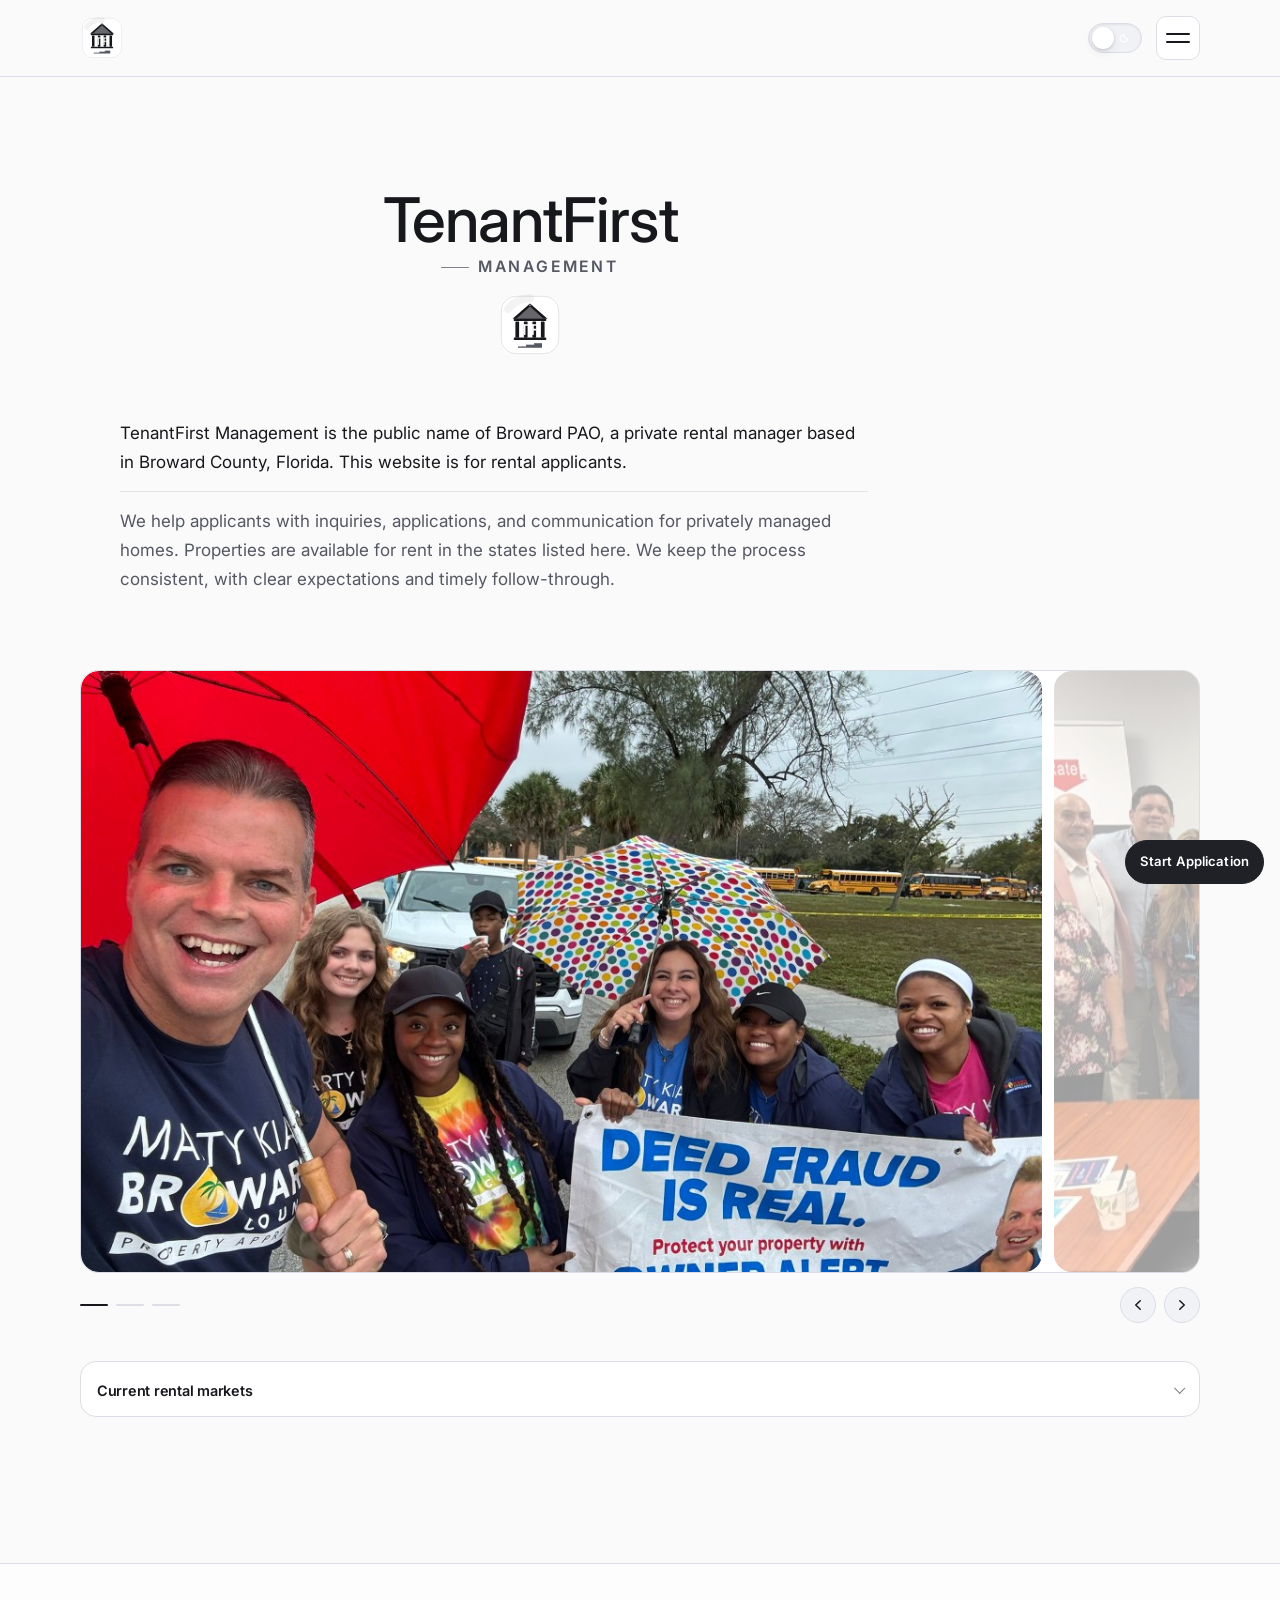
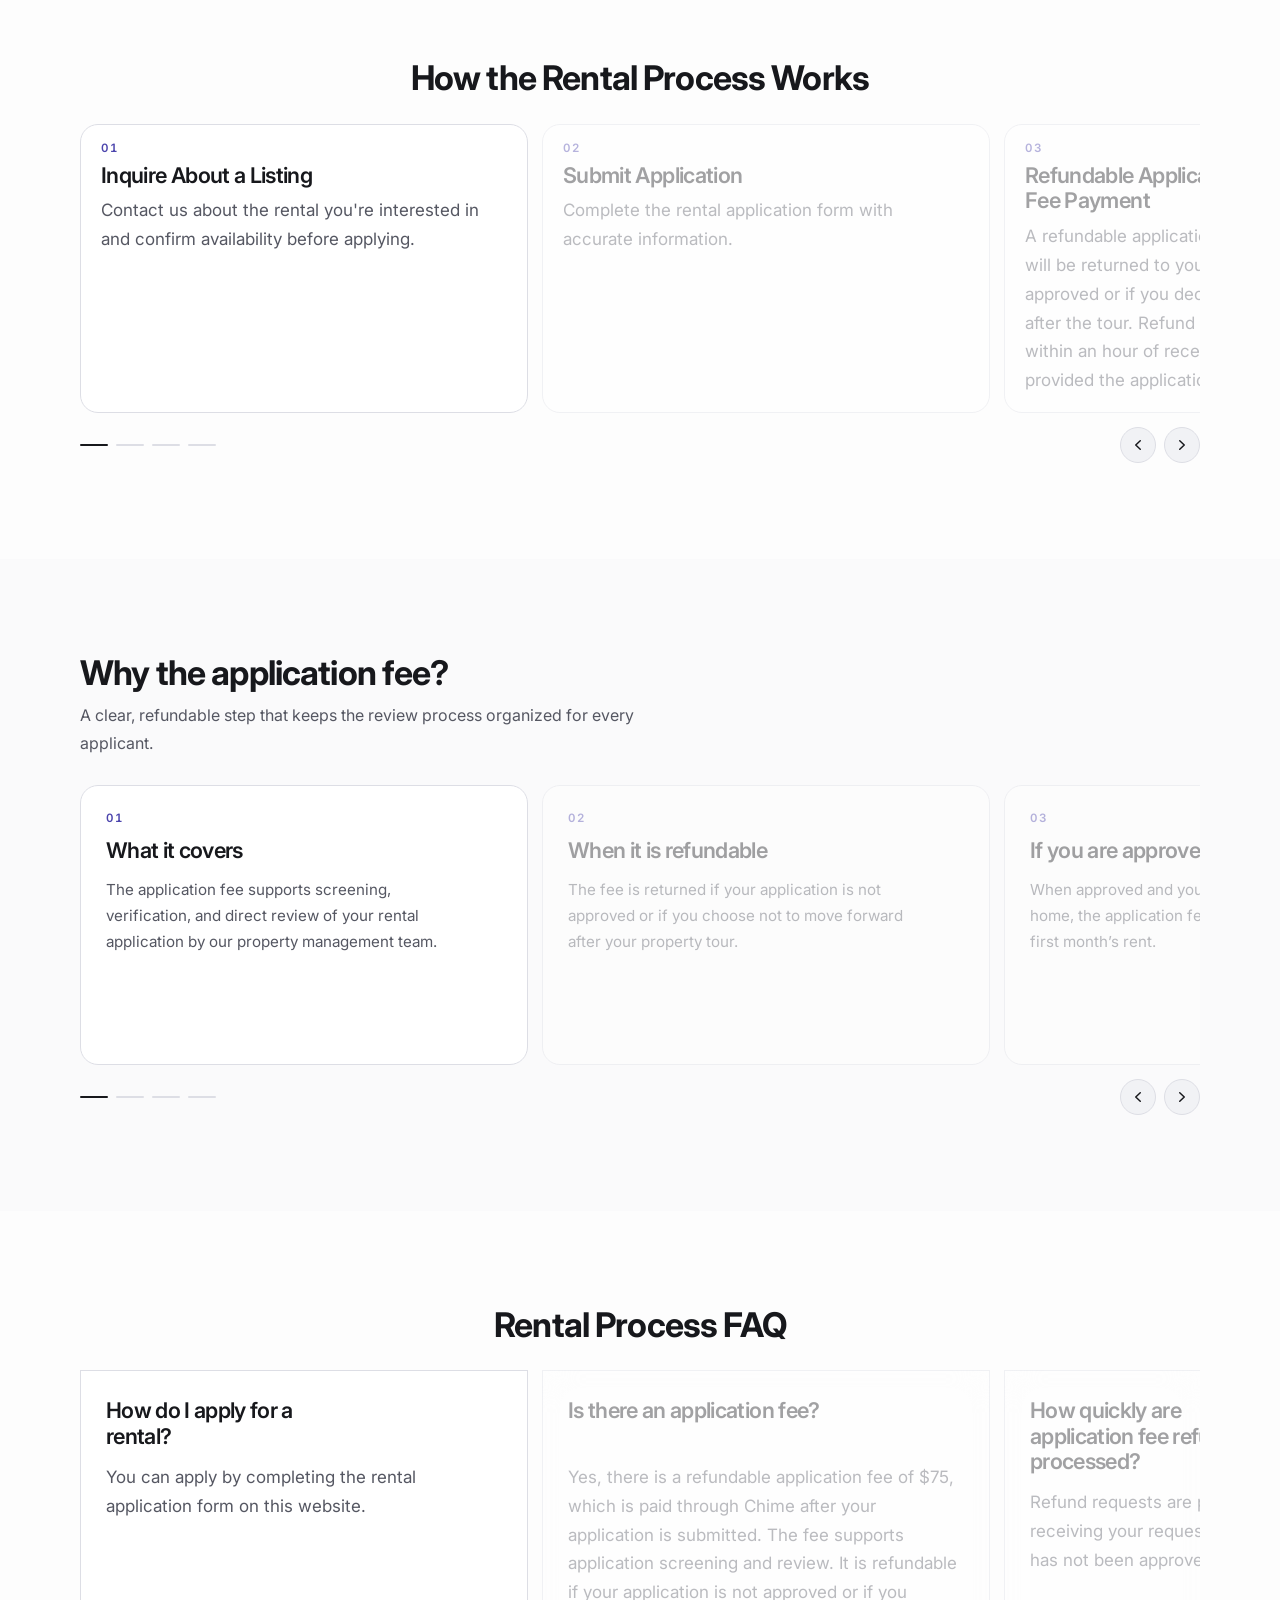
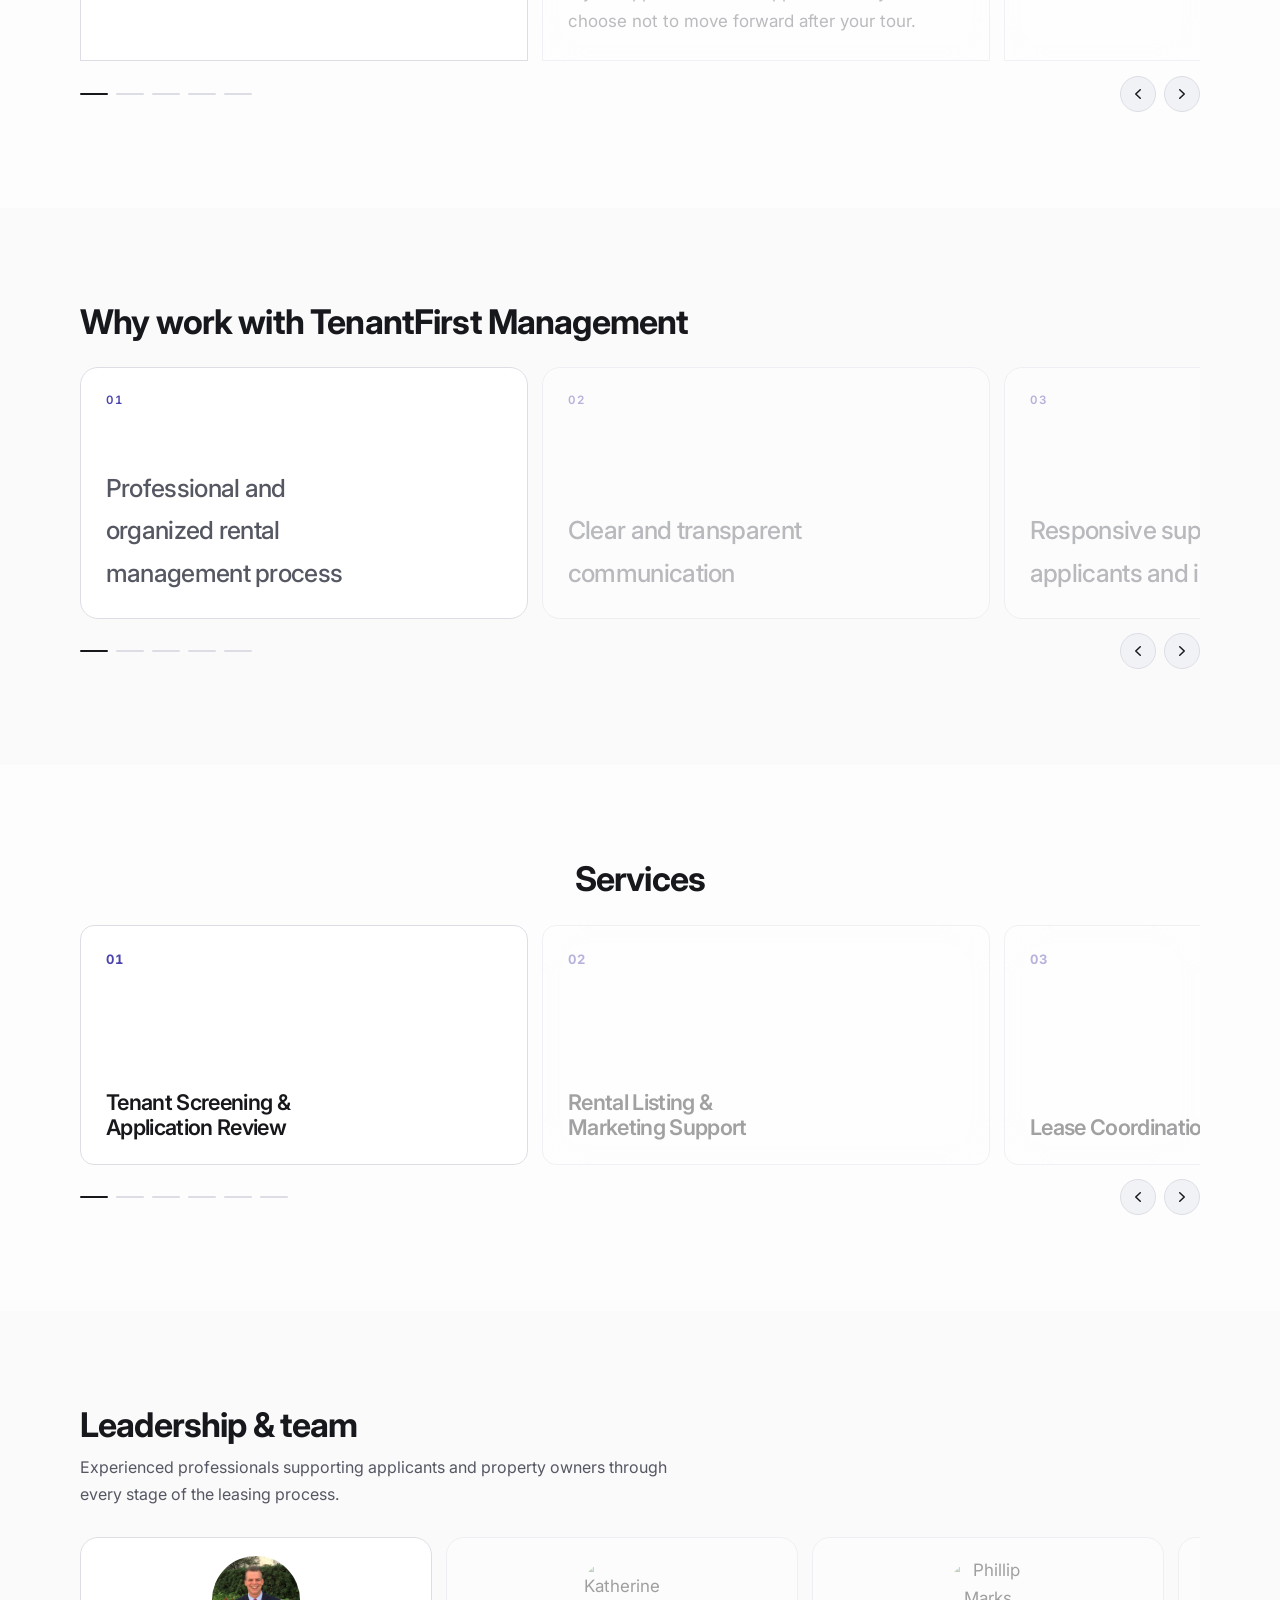
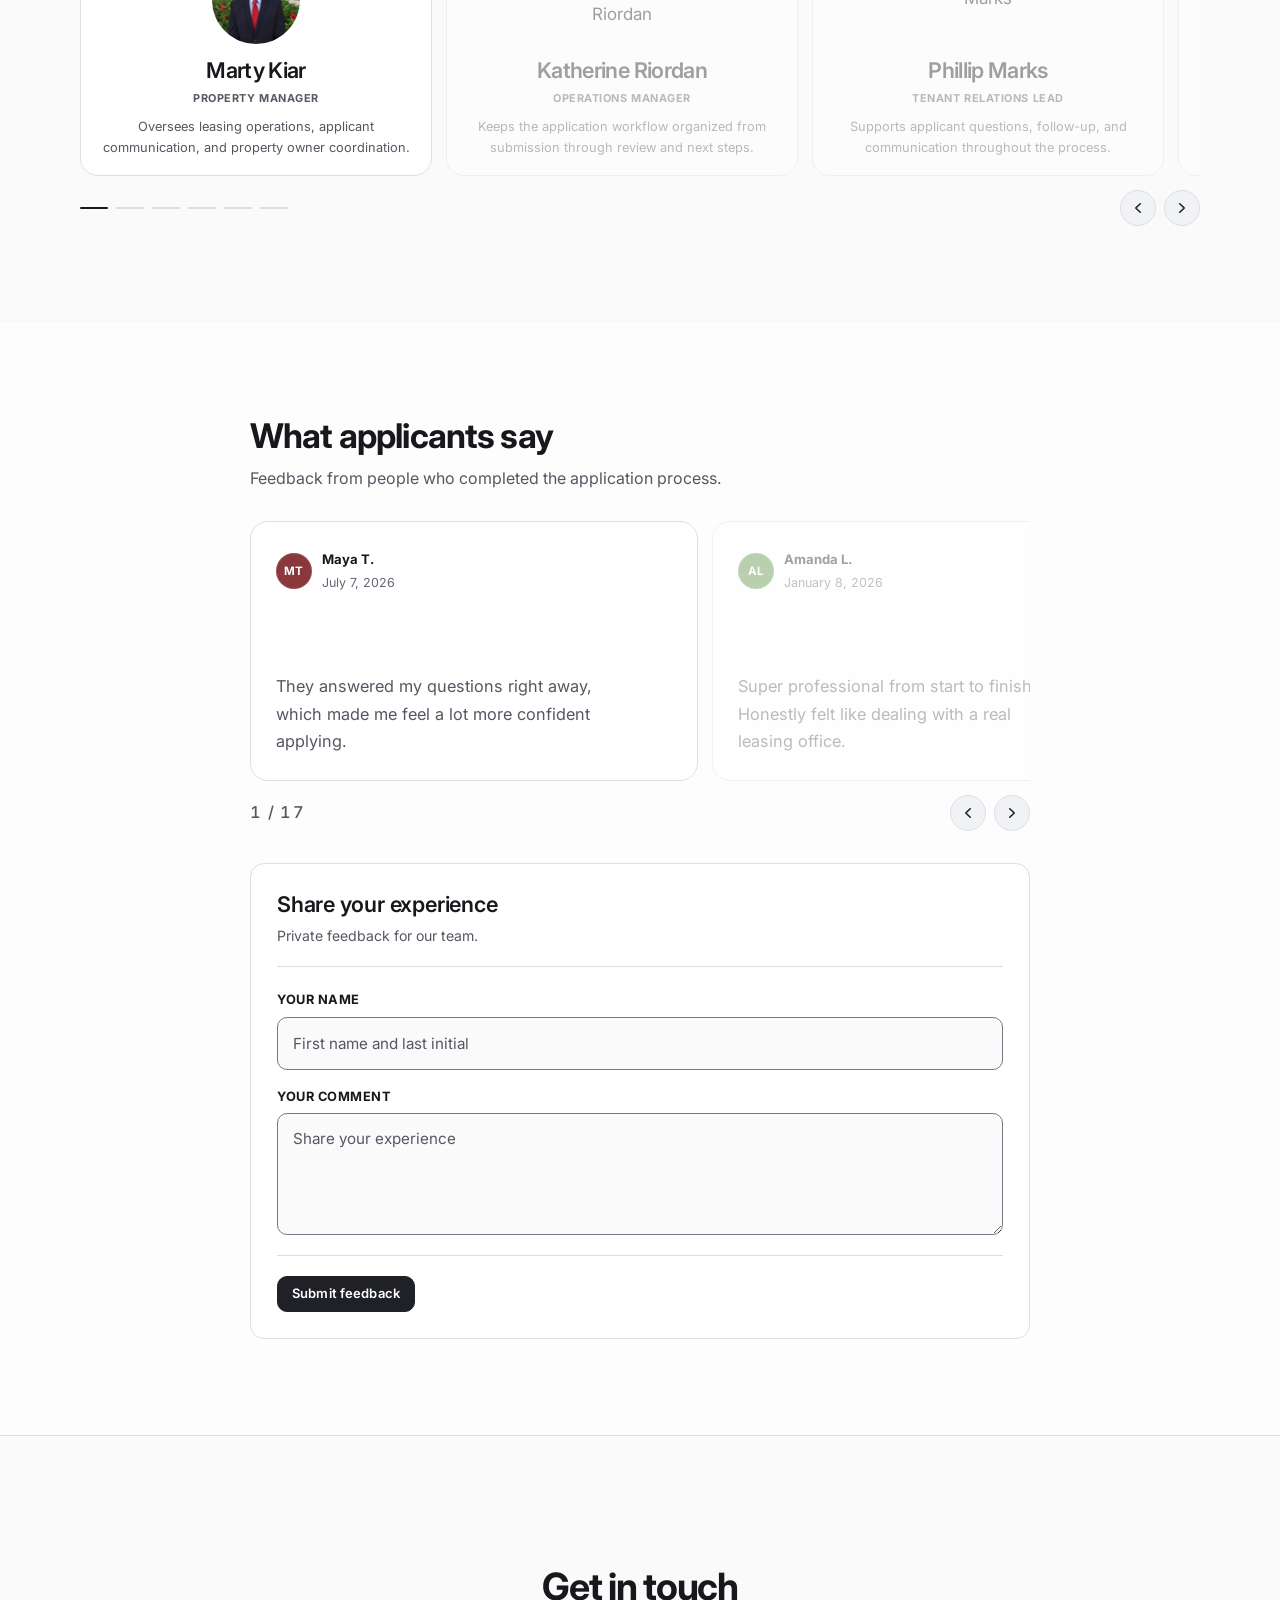
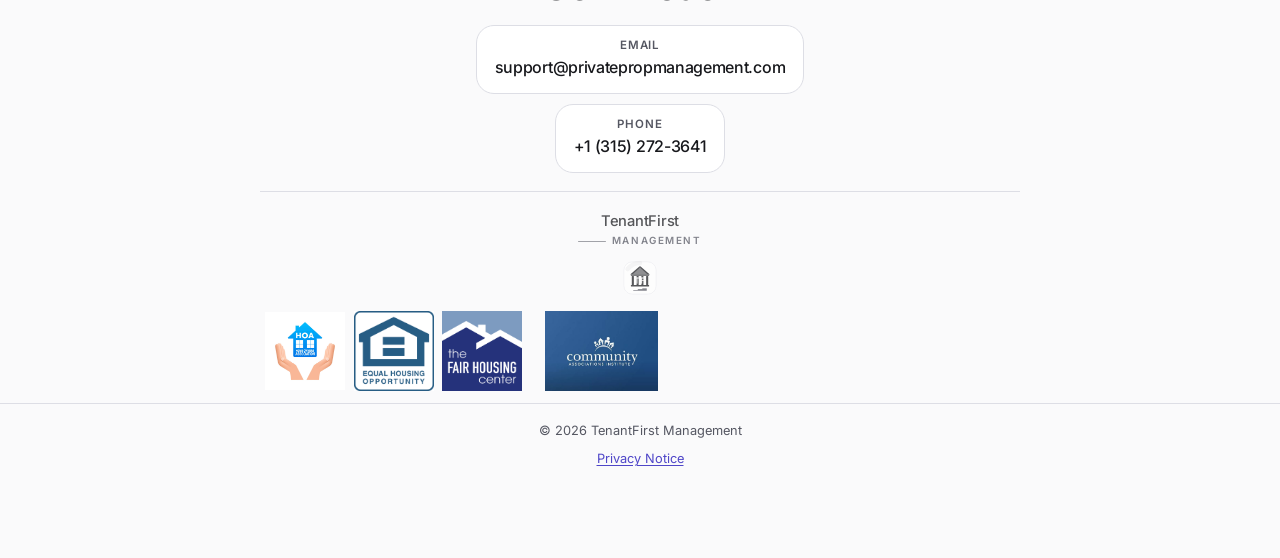
==== index.html @ a1fe81de "Ship the homepage redesign with affiliation marks and tighter contact cards. Keep TenantFirst center" ====
<!DOCTYPE html>
<html lang="en" class="home-root">
<head>
  <meta charset="UTF-8">
  <script>
    (function () {
      try {
        var stored = localStorage.getItem("ppm-theme");
        var theme = stored === "light" || stored === "dark"
          ? stored
          : (window.matchMedia("(prefers-color-scheme: dark)").matches ? "dark" : "light");
        document.documentElement.setAttribute("data-theme", theme);
        document.documentElement.style.colorScheme = theme;
      } catch (e) {
        document.documentElement.setAttribute("data-theme", "light");
      }
    })();
  </script>
  <style>
    html.home-root { background-color: #08090B; }
    html.home-root[data-theme="light"] { background-color: #FAFAFB; }
  </style>
  <meta name="viewport" content="width=device-width, initial-scale=1.0, viewport-fit=cover">
  <meta name="title" content="TenantFirst Management">
  <meta name="description" content="TenantFirst Management is the public name of Broward PAO, a private rental manager based in Broward County, Florida. This site is for rental applicants.">
  <title>TenantFirst Management</title>
  <link rel="canonical" href="https://privatepropmanagement.com/">
  <meta property="og:type" content="website">
  <meta property="og:site_name" content="TenantFirst Management">
  <meta property="og:locale" content="en_US">
  <meta property="og:title" content="TenantFirst Management">
  <meta property="og:description" content="TenantFirst Management is the public name of Broward PAO, a private rental manager based in Broward County, Florida. This site is for rental applicants.">
  <meta property="og:url" content="https://privatepropmanagement.com/">
  <meta property="og:image" content="https://privatepropmanagement.com/og-private-property-management-v3.jpg">
  <meta property="og:image:secure_url" content="https://privatepropmanagement.com/og-private-property-management-v3.jpg">
  <meta property="og:image:width" content="1200">
  <meta property="og:image:height" content="630">
  <meta property="og:image:type" content="image/jpeg">
  <meta property="og:image:alt" content="TenantFirst Management">
  <meta name="twitter:card" content="summary_large_image">
  <meta name="twitter:title" content="TenantFirst Management">
  <meta name="twitter:description" content="TenantFirst Management is the public name of Broward PAO, a private rental manager based in Broward County, Florida. This site is for rental applicants.">
  <meta name="twitter:image" content="https://privatepropmanagement.com/og-private-property-management-v3.jpg">
  <link rel="icon" href="image/favicon.svg" type="image/svg+xml">
  <link rel="icon" href="image/logo.png" type="image/png" sizes="512x512">
  <link rel="apple-touch-icon" href="image/apple-touch-icon.png">
  <link rel="preconnect" href="https://fonts.googleapis.com">
  <link rel="preconnect" href="https://fonts.gstatic.com" crossorigin>
  <link href="https://fonts.googleapis.com/css2?family=Inter:wght@400;500;600;700&display=swap" rel="stylesheet">
  <link rel="stylesheet" href="style.css">
  <link rel="stylesheet" href="page-loader.css">
  <link rel="stylesheet" href="home-design.css">
  <link rel="preload" href="image/home-mark-on-dark.svg" as="image" type="image/svg+xml">
  <link rel="preload" href="image/home-mark-on-light.svg" as="image" type="image/svg+xml">
</head>
<body class="home-page">
  <div class="ppm-page-loader" id="ppmPageLoader" role="status" aria-live="polite" aria-label="Loading" hidden>
    <div class="ppm-page-loader__content">
      <img class="ppm-page-loader__mark home-mark home-mark--on-dark" src="image/home-mark-on-dark.svg" alt="TenantFirst Management" width="76" height="76">
      <img class="ppm-page-loader__mark home-mark home-mark--on-light" src="image/home-mark-on-light.svg" alt="" width="76" height="76">
      <span class="ppm-page-loader__spinner" aria-hidden="true"></span>
    </div>
  </div>
  <script>document.getElementById("ppmPageLoader").hidden = false;</script>
  <script src="page-loader.js"></script>
  <script src="theme.js"></script>

  <header class="site-header" id="home">
    <div class="container header-inner">
      <div class="header-brand-group">
        <a href="#home" class="brand" aria-label="TenantFirst Management">
          <span class="home-mark-stack">
            <img src="image/home-mark-on-dark.svg" alt="" class="brand-mark home-mark home-mark--on-dark" width="48" height="48" decoding="async">
            <img src="image/home-mark-on-light.svg" alt="" class="brand-mark home-mark home-mark--on-light" width="48" height="48" decoding="async">
          </span>
        </a>

        <div class="property-context-banner property-context-banner--home" data-property-context-banner hidden>
          <div class="property-context-banner__inner">
            <span class="property-context-banner__icon" aria-hidden="true">
              <svg viewBox="0 0 24 24" fill="none" aria-hidden="true">
                <path d="M3 10.5L12 3.5L21 10.5V20C21 20.5523 20.5523 21 20 21H15V15C15 14.4477 14.5523 14 14 14H10C9.44772 14 9 14.4477 9 15V21H4C3.44772 21 3 20.5523 3 20V10.5Z" stroke="currentColor" stroke-width="1.75" stroke-linejoin="round"/>
              </svg>
            </span>
            <div class="property-context-banner__body">
              <span class="property-context-banner__label">Applying for:</span>
              <strong class="property-context-banner__value" data-property-context-value></strong>
            </div>
          </div>
        </div>
      </div>

      <div class="theme-toggle-wrap">
        <button type="button" class="theme-toggle" data-theme-toggle aria-pressed="false" aria-label="Switch to dark mode">
          <span class="theme-toggle__icons" aria-hidden="true">
            <svg class="theme-toggle__sun" viewBox="0 0 24 24" fill="none">
              <circle cx="12" cy="12" r="4" stroke="currentColor" stroke-width="1.8"/>
              <path d="M12 3v1.6M12 19.4V21M4.9 4.9l1.1 1.1M18 18l1.1 1.1M3 12h1.6M19.4 12H21M4.9 19.1 6 18M18 6l1.1-1.1" stroke="currentColor" stroke-width="1.8" stroke-linecap="round"/>
            </svg>
            <svg class="theme-toggle__moon" viewBox="0 0 24 24" fill="none">
              <path d="M16.2 13.2A6.2 6.2 0 0 1 10.8 6.2 6.4 6.4 0 1 0 16.2 13.2Z" stroke="currentColor" stroke-width="1.8" stroke-linejoin="round"/>
            </svg>
          </span>
          <span class="theme-toggle__thumb"></span>
        </button>
      </div>

      <button class="nav-toggle" type="button" aria-expanded="false" aria-controls="site-nav" aria-label="Open navigation">
        <span class="sr-only">Open navigation</span>
        <span></span>
        <span></span>
      </button>

      <nav class="site-nav" id="site-nav" aria-label="Main navigation">
        <a href="#home"><span class="nav-icon" aria-hidden="true"></span>Home</a>
        <a href="#about"><span class="nav-icon" aria-hidden="true"></span>About</a>
        <a href="#process"><span class="nav-icon" aria-hidden="true"></span>Rental Process</a>
        <a href="#faq"><span class="nav-icon" aria-hidden="true"></span>Rental Process FAQ</a>
        <a href="#contact"><span class="nav-icon" aria-hidden="true"></span>Contact</a>
        <div class="language-switcher nav-language" aria-label="Language selector">
          <span>Language</span>
          <select class="language-select" aria-label="Select language">
            <option value="en">English</option>
            <option value="es">Español</option>
            <option value="zh">中文</option>
            <option value="fr">Français</option>
            <option value="ar">العربية</option>
          </select>
        </div>
      </nav>
    </div>
  </header>

  <main>
    <section class="hero profile-hero" id="about" aria-labelledby="hero-title">
      <div class="container">
        <div class="hero-copy-block">
          <h1 class="hero-title" id="hero-title">
            <span class="hero-title__name">TenantFirst</span>
            <span class="hero-title__role">Management</span>
          </h1>
          <span class="hero-title-mark home-mark-stack">
            <img src="image/home-mark-on-dark.svg" alt="" class="home-mark home-mark--on-dark" width="72" height="72" decoding="async">
            <img src="image/home-mark-on-light.svg" alt="" class="home-mark home-mark--on-light" width="72" height="72" decoding="async">
          </span>
          <div class="copy-panel">
            <p>TenantFirst Management is the public name of Broward PAO, a private rental manager based in Broward County, Florida. This website is for rental applicants.</p>
            <p>We help applicants with inquiries, applications, and communication for privately managed homes. Properties are available for rent in the states listed here. We keep the process consistent, with clear expectations and timely follow-through.</p>
          </div>
        </div>

        <div class="community-slider intro-photo-slider" data-community-slider aria-roledescription="carousel" aria-label="TenantFirst Management">
          <div class="community-viewport">
            <div class="community-track">
              <figure class="community-slide is-active">
                <img src="images/why-work/why-work-1.jpg" alt="Team members outdoors at a community property event" loading="lazy" decoding="async">
              </figure>
              <figure class="community-slide">
                <img src="images/why-work/why-work-2.jpg" alt="Team group photo at an office gathering" loading="lazy" decoding="async">
              </figure>
              <figure class="community-slide">
                <img src="images/why-work/why-work-3.jpg" alt="Staff and guests at a training presentation" loading="lazy" decoding="async">
              </figure>
            </div>
          </div>

          <div class="community-chrome">
            <div class="community-dots" aria-label="Gallery navigation">
              <button class="community-dot is-active" type="button" aria-label="Go to image 1"></button>
              <button class="community-dot" type="button" aria-label="Go to image 2"></button>
              <button class="community-dot" type="button" aria-label="Go to image 3"></button>
            </div>

            <div class="community-controls">
              <button class="community-control community-control-prev" type="button" aria-label="Previous image">
                <svg viewBox="0 0 16 16" aria-hidden="true" focusable="false">
                  <path d="M10.25 3.75 5.75 8l4.5 4.25" fill="none" stroke="currentColor" stroke-width="1.5" stroke-linecap="round" stroke-linejoin="round"></path>
                </svg>
              </button>
              <button class="community-control community-control-next" type="button" aria-label="Next image">
                <svg viewBox="0 0 16 16" aria-hidden="true" focusable="false">
                  <path d="M5.75 3.75 10.25 8l-4.5 4.25" fill="none" stroke="currentColor" stroke-width="1.5" stroke-linecap="round" stroke-linejoin="round"></path>
                </svg>
              </button>
            </div>
          </div>
        </div>

        <details class="contact-service-area intro-markets">
          <summary class="contact-service-label">
            <span>Current rental markets</span>
          </summary>
          <ul class="contact-service-states">
            <li>Alabama</li>
            <li>Alaska</li>
            <li>Arizona</li>
            <li>Arkansas</li>
            <li>California</li>
            <li>Colorado</li>
            <li>Connecticut</li>
            <li>Delaware</li>
            <li>Florida</li>
            <li>Georgia</li>
            <li>Idaho</li>
            <li>Illinois</li>
            <li>Indiana</li>
            <li>Iowa</li>
            <li>Kansas</li>
            <li>Kentucky</li>
            <li>Louisiana</li>
            <li>Maryland</li>
            <li>Massachusetts</li>
            <li>Michigan</li>
            <li>Minnesota</li>
            <li>Mississippi</li>
            <li>Missouri</li>
            <li>Nebraska</li>
            <li>New Jersey</li>
            <li>New Mexico</li>
            <li>New York</li>
            <li>North Carolina</li>
            <li>Ohio</li>
            <li>Oklahoma</li>
            <li>Oregon</li>
            <li>Pennsylvania</li>
            <li>South Carolina</li>
            <li>Tennessee</li>
            <li>Texas</li>
            <li>Virginia</li>
            <li>Washington</li>
            <li>West Virginia</li>
            <li>Wisconsin</li>
            <li>Wyoming</li>
          </ul>
        </details>
      </div>
    </section>

    <section class="section process-section section--primary" id="process" aria-labelledby="process-title">
      <div class="container">
        <div class="section-heading">
          <h2 id="process-title">How the Rental Process Works</h2>
        </div>
        <div class="community-slider card-slider process-slider" data-community-slider aria-roledescription="carousel" aria-label="How the Rental Process Works">
          <div class="community-viewport">
            <div class="community-track">
              <article class="process-card community-slide is-active">
                <span class="slide-num" aria-hidden="true">01</span>
                <h3>Inquire About a Listing</h3>
                <p>Contact us about the rental you're interested in and confirm availability before applying.</p>
              </article>
              <article class="process-card community-slide">
                <span class="slide-num" aria-hidden="true">02</span>
                <h3>Submit Application</h3>
                <p>Complete the rental application form with accurate information.</p>
              </article>
              <article class="process-card community-slide">
                <span class="slide-num" aria-hidden="true">03</span>
                <h3>Refundable Application Fee Payment</h3>
                <p>A refundable application fee is a payment that will be returned to you if your application is not approved or if you decide not to move forward after the tour. Refund requests are processed within an hour of receiving your request, provided the application has not been approved.</p>
              </article>
              <article class="process-card community-slide">
                <span class="slide-num" aria-hidden="true">04</span>
                <h3>Next Steps</h3>
                <p>Qualified applicants will be contacted with updates, tour details, or further instructions.</p>
              </article>
            </div>
          </div>
          <div class="community-chrome">
            <div class="community-dots" aria-label="How the Rental Process Works"></div>
            <div class="community-controls">
              <button class="community-control community-control-prev" type="button" aria-label="Previous image">
                <svg viewBox="0 0 16 16" aria-hidden="true" focusable="false">
                  <path d="M10.25 3.75 5.75 8l4.5 4.25" fill="none" stroke="currentColor" stroke-width="1.5" stroke-linecap="round" stroke-linejoin="round"></path>
                </svg>
              </button>
              <button class="community-control community-control-next" type="button" aria-label="Next image">
                <svg viewBox="0 0 16 16" aria-hidden="true" focusable="false">
                  <path d="M5.75 3.75 10.25 8l-4.5 4.25" fill="none" stroke="currentColor" stroke-width="1.5" stroke-linecap="round" stroke-linejoin="round"></path>
                </svg>
              </button>
            </div>
          </div>
        </div>
      </div>
    </section>

    <section class="section fee-explainer-section" id="application-fee" aria-labelledby="fee-explainer-title">
      <div class="container">
        <div class="section-heading">
          <h2 id="fee-explainer-title">Why the application fee?</h2>
          <p class="section-lead">A clear, refundable step that keeps the review process organized for every applicant.</p>
        </div>
        <div class="community-slider card-slider fee-slider" data-community-slider aria-roledescription="carousel" aria-label="Why the application fee?">
          <div class="community-viewport">
            <div class="community-track">
              <article class="fee-explainer-card community-slide is-active">
                <span class="slide-num" aria-hidden="true">01</span>
                <h3>What it covers</h3>
                <p>The application fee supports screening, verification, and direct review of your rental application by our property management team.</p>
              </article>
              <article class="fee-explainer-card community-slide">
                <span class="slide-num" aria-hidden="true">02</span>
                <h3>When it is refundable</h3>
                <p>The fee is returned if your application is not approved or if you choose not to move forward after your property tour.</p>
              </article>
              <article class="fee-explainer-card community-slide">
                <span class="slide-num" aria-hidden="true">03</span>
                <h3>If you are approved</h3>
                <p>When approved and you decide to lease the home, the application fee is applied toward your first month’s rent.</p>
              </article>
              <article class="fee-explainer-card fee-explainer-card--refund community-slide">
                <span class="slide-num" aria-hidden="true">04</span>
                <p class="fee-refund-eyebrow">Refund policy</p>
                <p class="fee-refund-text">Refund requests are processed within an hour of receiving your request, provided the application has not been approved.</p>
              </article>
            </div>
          </div>
          <div class="community-chrome">
            <div class="community-dots" aria-label="Why the application fee?"></div>
            <div class="community-controls">
              <button class="community-control community-control-prev" type="button" aria-label="Previous image">
                <svg viewBox="0 0 16 16" aria-hidden="true" focusable="false">
                  <path d="M10.25 3.75 5.75 8l4.5 4.25" fill="none" stroke="currentColor" stroke-width="1.5" stroke-linecap="round" stroke-linejoin="round"></path>
                </svg>
              </button>
              <button class="community-control community-control-next" type="button" aria-label="Next image">
                <svg viewBox="0 0 16 16" aria-hidden="true" focusable="false">
                  <path d="M5.75 3.75 10.25 8l-4.5 4.25" fill="none" stroke="currentColor" stroke-width="1.5" stroke-linecap="round" stroke-linejoin="round"></path>
                </svg>
              </button>
            </div>
          </div>
        </div>
      </div>
    </section>

    <section class="section faq-section" id="faq" aria-labelledby="faq-title">
      <div class="container">
        <div class="section-heading faq-heading-wrap">
          <h2 class="faq-heading" id="faq-title">Rental Process FAQ</h2>
        </div>
        <div class="community-slider card-slider faq-slider" data-community-slider aria-roledescription="carousel" aria-label="Rental Process FAQ">
          <div class="community-viewport">
            <div class="community-track">
              <article class="faq-card community-slide is-active">
                <h3>How do I apply for a rental?</h3>
                <p>You can apply by completing the rental application form on this website.</p>
              </article>
              <article class="faq-card community-slide">
                <h3>Is there an application fee?</h3>
                <p>Yes, there is a refundable application fee of $75, which is paid through Chime after your application is submitted. The fee supports application screening and review. It is refundable if your application is not approved or if you choose not to move forward after your tour.</p>
              </article>
              <article class="faq-card community-slide">
                <h3>How quickly are application fee refunds processed?</h3>
                <p>Refund requests are processed within an hour of receiving your request, provided the application has not been approved.</p>
              </article>
              <article class="faq-card community-slide">
                <h3>Are listings always available?</h3>
                <p>Not always. Rental availability may change at any time.</p>
              </article>
              <article class="faq-card community-slide">
                <h3>How will I be contacted after applying?</h3>
                <p>Applicants are typically contacted using the email address or phone number provided in the application form.</p>
              </article>
            </div>
          </div>
          <div class="community-chrome">
            <div class="community-dots" aria-label="Rental Process FAQ"></div>
            <div class="community-controls">
              <button class="community-control community-control-prev" type="button" aria-label="Previous image">
                <svg viewBox="0 0 16 16" aria-hidden="true" focusable="false">
                  <path d="M10.25 3.75 5.75 8l4.5 4.25" fill="none" stroke="currentColor" stroke-width="1.5" stroke-linecap="round" stroke-linejoin="round"></path>
                </svg>
              </button>
              <button class="community-control community-control-next" type="button" aria-label="Next image">
                <svg viewBox="0 0 16 16" aria-hidden="true" focusable="false">
                  <path d="M5.75 3.75 10.25 8l-4.5 4.25" fill="none" stroke="currentColor" stroke-width="1.5" stroke-linecap="round" stroke-linejoin="round"></path>
                </svg>
              </button>
            </div>
          </div>
        </div>
      </div>
    </section>

    <section class="section why-work-section section--secondary" id="why-work" aria-labelledby="why-work-title">
      <div class="container">
        <div class="section-heading">
          <h2 id="why-work-title">Why work with TenantFirst Management</h2>
        </div>
        <div class="community-slider card-slider why-work-slider" data-community-slider aria-roledescription="carousel" aria-label="Why work with TenantFirst Management points">
          <div class="community-viewport">
            <div class="community-track">
              <article class="why-work-point community-slide is-active">
                <span class="slide-num" aria-hidden="true">01</span>
                <p>Professional and organized rental management process</p>
              </article>
              <article class="why-work-point community-slide">
                <span class="slide-num" aria-hidden="true">02</span>
                <p>Clear and transparent communication</p>
              </article>
              <article class="why-work-point community-slide">
                <span class="slide-num" aria-hidden="true">03</span>
                <p>Responsive support for applicants and inquiries</p>
              </article>
              <article class="why-work-point community-slide">
                <span class="slide-num" aria-hidden="true">04</span>
                <p>Reliable coordination between tenants and property owners</p>
              </article>
              <article class="why-work-point community-slide">
                <span class="slide-num" aria-hidden="true">05</span>
                <p>A focus on professionalism and smooth leasing experiences</p>
              </article>
            </div>
          </div>
          <div class="community-chrome">
            <div class="community-dots" aria-label="Why work with TenantFirst Management points"></div>
            <div class="community-controls">
              <button class="community-control community-control-prev" type="button" aria-label="Previous image">
                <svg viewBox="0 0 16 16" aria-hidden="true" focusable="false">
                  <path d="M10.25 3.75 5.75 8l4.5 4.25" fill="none" stroke="currentColor" stroke-width="1.5" stroke-linecap="round" stroke-linejoin="round"></path>
                </svg>
              </button>
              <button class="community-control community-control-next" type="button" aria-label="Next image">
                <svg viewBox="0 0 16 16" aria-hidden="true" focusable="false">
                  <path d="M5.75 3.75 10.25 8l-4.5 4.25" fill="none" stroke="currentColor" stroke-width="1.5" stroke-linecap="round" stroke-linejoin="round"></path>
                </svg>
              </button>
            </div>
          </div>
        </div>
      </div>
    </section>

    <section class="section services-section section--secondary" id="services-section" aria-labelledby="services-title">
      <div class="container">
        <div class="section-heading">
          <h2 id="services-title">Services</h2>
        </div>
        <div class="community-slider services-slider card-slider" data-community-slider aria-roledescription="carousel" aria-label="Services">
          <div class="community-viewport">
            <div class="community-track">
              <article class="service-card community-slide is-active">
                <span class="slide-num service-icon" aria-hidden="true">01</span>
                <h3>Tenant Screening &amp; Application Review</h3>
              </article>
              <article class="service-card community-slide">
                <span class="slide-num service-icon" aria-hidden="true">02</span>
                <h3>Rental Listing &amp; Marketing Support</h3>
              </article>
              <article class="service-card community-slide">
                <span class="slide-num service-icon" aria-hidden="true">03</span>
                <h3>Lease Coordination</h3>
              </article>
              <article class="service-card community-slide">
                <span class="slide-num service-icon" aria-hidden="true">04</span>
                <h3>Scheduling Property Tours</h3>
              </article>
              <article class="service-card community-slide">
                <span class="slide-num service-icon" aria-hidden="true">05</span>
                <h3>Managing Rental Inquiries &amp; Tenant Communication</h3>
              </article>
              <article class="service-card community-slide">
                <span class="slide-num service-icon" aria-hidden="true">06</span>
                <h3>Guiding Applicants Through The Approval Process</h3>
              </article>
            </div>
          </div>
          <div class="community-chrome">
            <div class="community-dots" aria-label="Services"></div>
            <div class="community-controls">
              <button class="community-control community-control-prev" type="button" aria-label="Previous image">
                <svg viewBox="0 0 16 16" aria-hidden="true" focusable="false">
                  <path d="M10.25 3.75 5.75 8l4.5 4.25" fill="none" stroke="currentColor" stroke-width="1.5" stroke-linecap="round" stroke-linejoin="round"></path>
                </svg>
              </button>
              <button class="community-control community-control-next" type="button" aria-label="Next image">
                <svg viewBox="0 0 16 16" aria-hidden="true" focusable="false">
                  <path d="M5.75 3.75 10.25 8l-4.5 4.25" fill="none" stroke="currentColor" stroke-width="1.5" stroke-linecap="round" stroke-linejoin="round"></path>
                </svg>
              </button>
            </div>
          </div>
        </div>
      </div>
    </section>

    <section class="section team-section" id="team" aria-labelledby="team-title">
      <div class="container">
        <div class="section-heading">
          <h2 id="team-title">Leadership &amp; team</h2>
          <p class="section-lead">Experienced professionals supporting applicants and property owners through every stage of the leasing process.</p>
        </div>
        <div class="community-slider card-slider team-slider" data-community-slider aria-roledescription="carousel" aria-label="Leadership and team">
          <div class="community-viewport">
            <div class="community-track">
              <article class="team-card community-slide is-active">
                <img class="team-card__photo team-card__photo--marty" src="images/team/marty-kiar.png" alt="Marty Kiar" width="88" height="88" loading="lazy" decoding="async">
                <h3 class="team-card__name">Marty Kiar</h3>
                <p class="team-card__role">Property Manager</p>
                <p class="team-card__bio">Oversees leasing operations, applicant communication, and property owner coordination.</p>
              </article>
              <article class="team-card community-slide">
                <img class="team-card__photo team-card__photo--katherine" src="images/team/katherine-riordan.png" alt="Katherine Riordan" width="88" height="88" loading="lazy" decoding="async">
                <h3 class="team-card__name">Katherine Riordan</h3>
                <p class="team-card__role">Operations Manager</p>
                <p class="team-card__bio">Keeps the application workflow organized from submission through review and next steps.</p>
              </article>
              <article class="team-card community-slide">
                <img class="team-card__photo team-card__photo--john" src="images/team/john-burnett.png" alt="Phillip Marks" width="88" height="88" loading="lazy" decoding="async">
                <h3 class="team-card__name">Phillip Marks</h3>
                <p class="team-card__role">Tenant Relations Lead</p>
                <p class="team-card__bio">Supports applicant questions, follow-up, and communication throughout the process.</p>
              </article>
              <article class="team-card community-slide">
                <img class="team-card__photo team-card__photo--valerie" src="images/team/valerie-funaro.png" alt="Valerie Funaro" width="88" height="88" loading="lazy" decoding="async">
                <h3 class="team-card__name">Valerie Funaro</h3>
                <p class="team-card__role">Leasing Specialist</p>
                <p class="team-card__bio">Guides applicants through listing details, tours, and lease readiness.</p>
              </article>
              <article class="team-card community-slide">
                <img class="team-card__photo team-card__photo--christina" src="images/team/christina-hunt.png" alt="Christina Hunt" width="88" height="88" loading="lazy" decoding="async">
                <h3 class="team-card__name">Christina Hunt</h3>
                <p class="team-card__role">Screening Coordinator</p>
                <p class="team-card__bio">Handles application verification, documentation checks, and screening follow-up.</p>
              </article>
              <article class="team-card community-slide">
                <img class="team-card__photo team-card__photo--paul" src="images/team/paul-goodling.png" alt="Paul Goodling" width="88" height="88" loading="lazy" decoding="async">
                <h3 class="team-card__name">Paul Goodling</h3>
                <p class="team-card__role">Owner Relations Coordinator</p>
                <p class="team-card__bio">Coordinates with property owners on approvals, updates, and placement decisions.</p>
              </article>
            </div>
          </div>
          <div class="community-chrome">
            <div class="community-dots" aria-label="Leadership and team"></div>
            <div class="community-controls">
              <button class="community-control community-control-prev" type="button" aria-label="Previous image">
                <svg viewBox="0 0 16 16" aria-hidden="true" focusable="false">
                  <path d="M10.25 3.75 5.75 8l4.5 4.25" fill="none" stroke="currentColor" stroke-width="1.5" stroke-linecap="round" stroke-linejoin="round"></path>
                </svg>
              </button>
              <button class="community-control community-control-next" type="button" aria-label="Next image">
                <svg viewBox="0 0 16 16" aria-hidden="true" focusable="false">
                  <path d="M5.75 3.75 10.25 8l-4.5 4.25" fill="none" stroke="currentColor" stroke-width="1.5" stroke-linecap="round" stroke-linejoin="round"></path>
                </svg>
              </button>
            </div>
          </div>
        </div>
      </div>
    </section>

    <section class="section testimonials-section" id="testimonials" aria-labelledby="testimonials-title">
      <div class="container narrow">
        <div class="section-heading">
          <h2 id="testimonials-title">What applicants say</h2>
          <p class="section-lead">Feedback from people who completed the application process.</p>
        </div>

        <div class="community-slider card-slider testimonials-slider" data-community-slider aria-roledescription="carousel" aria-label="What applicants say">
          <div class="community-viewport">
            <div class="community-track">
              <blockquote class="testimonial-card community-slide is-active">
                <div class="testimonial-card__meta">
                  <div class="testimonial-author">
                    <span class="testimonial-avatar" aria-hidden="true"></span>
                    <div class="testimonial-author__text">
                      <cite>Maya T.</cite>
                      <time datetime="2026-07-07">July 7, 2026</time>
                    </div>
                  </div>
                </div>
                <p>They answered my questions right away, which made me feel a lot more confident applying.</p>
              </blockquote>
              <blockquote class="testimonial-card community-slide">
                <div class="testimonial-card__meta">
                  <div class="testimonial-author">
                    <span class="testimonial-avatar" aria-hidden="true"></span>
                    <div class="testimonial-author__text">
                      <cite>Amanda L.</cite>
                      <time datetime="2026-01-08">January 8, 2026</time>
                    </div>
                  </div>
                </div>
                <p>Super professional from start to finish. Honestly felt like dealing with a real leasing office.</p>
              </blockquote>
              <blockquote class="testimonial-card community-slide">
                <div class="testimonial-card__meta">
                  <div class="testimonial-author">
                    <span class="testimonial-avatar" aria-hidden="true"></span>
                    <div class="testimonial-author__text">
                      <cite>Isla M.</cite>
                      <time datetime="2026-06-30">June 30, 2026</time>
                    </div>
                  </div>
                </div>
                <p>I liked that they walked me through everything before I paid a dime.</p>
              </blockquote>
              <blockquote class="testimonial-card community-slide">
                <div class="testimonial-card__meta">
                  <div class="testimonial-author">
                    <span class="testimonial-avatar" aria-hidden="true"></span>
                    <div class="testimonial-author__text">
                      <cite>Marcus W.</cite>
                      <time datetime="2026-02-19">February 19, 2026</time>
                    </div>
                  </div>
                </div>
                <p>I got answers the same day I applied. Honestly, everything felt really organized.</p>
              </blockquote>
              <blockquote class="testimonial-card community-slide">
                <div class="testimonial-card__meta">
                  <div class="testimonial-author">
                    <span class="testimonial-avatar" aria-hidden="true"></span>
                    <div class="testimonial-author__text">
                      <cite>Rachel K.</cite>
                      <time datetime="2025-08-22">August 22, 2025</time>
                    </div>
                  </div>
                </div>
                <p>They explained the fee and refund policy up front, so there weren't any surprises later.</p>
              </blockquote>
              <blockquote class="testimonial-card community-slide">
                <div class="testimonial-card__meta">
                  <div class="testimonial-author">
                    <span class="testimonial-avatar" aria-hidden="true"></span>
                    <div class="testimonial-author__text">
                      <cite>Sofia G.</cite>
                      <time datetime="2025-04-28">April 28, 2025</time>
                    </div>
                  </div>
                </div>
                <p>They explained each step in plain English. I never had to guess what was coming next.</p>
              </blockquote>
              <blockquote class="testimonial-card community-slide">
                <div class="testimonial-card__meta">
                  <div class="testimonial-author">
                    <span class="testimonial-avatar" aria-hidden="true"></span>
                    <div class="testimonial-author__text">
                      <cite>Lauren C.</cite>
                      <time datetime="2026-04-09">April 9, 2026</time>
                    </div>
                  </div>
                </div>
                <p>It felt private and professional the entire time — not pushy at all.</p>
              </blockquote>
              <blockquote class="testimonial-card community-slide">
                <div class="testimonial-card__meta">
                  <div class="testimonial-author">
                    <span class="testimonial-avatar" aria-hidden="true"></span>
                    <div class="testimonial-author__text">
                      <cite>Tyler M.</cite>
                      <time datetime="2025-03-16">March 16, 2025</time>
                    </div>
                  </div>
                </div>
                <p>I applied on a Sunday and heard back Monday morning. The process was pretty straightforward.</p>
              </blockquote>
              <blockquote class="testimonial-card community-slide">
                <div class="testimonial-card__meta">
                  <div class="testimonial-author">
                    <span class="testimonial-avatar" aria-hidden="true"></span>
                    <div class="testimonial-author__text">
                      <cite>Hannah V.</cite>
                      <time datetime="2026-05-28">May 28, 2026</time>
                    </div>
                  </div>
                </div>
                <p>I really liked how organized the timeline felt — nothing felt rushed or messy.</p>
              </blockquote>
              <blockquote class="testimonial-card community-slide">
                <div class="testimonial-card__meta">
                  <div class="testimonial-author">
                    <span class="testimonial-avatar" aria-hidden="true"></span>
                    <div class="testimonial-author__text">
                      <cite>Omar F.</cite>
                      <time datetime="2025-07-21">July 21, 2025</time>
                    </div>
                  </div>
                </div>
                <p>Filling out the application was actually pretty easy, and when I had a question someone got back to me fast.</p>
              </blockquote>
              <blockquote class="testimonial-card community-slide">
                <div class="testimonial-card__meta">
                  <div class="testimonial-author">
                    <span class="testimonial-avatar" aria-hidden="true"></span>
                    <div class="testimonial-author__text">
                      <cite>Priya N.</cite>
                      <time datetime="2025-09-30">September 30, 2025</time>
                    </div>
                  </div>
                </div>
                <p>They were clear about the property and what would happen next. That helped a lot.</p>
              </blockquote>
              <blockquote class="testimonial-card community-slide">
                <div class="testimonial-card__meta">
                  <div class="testimonial-author">
                    <span class="testimonial-avatar" aria-hidden="true"></span>
                    <div class="testimonial-author__text">
                      <cite>Daniel R.</cite>
                      <time datetime="2026-06-11">June 11, 2026</time>
                    </div>
                  </div>
                </div>
                <p>The application went smoothly, and they followed up right after I sent the payment.</p>
              </blockquote>
              <blockquote class="testimonial-card community-slide">
                <div class="testimonial-card__meta">
                  <div class="testimonial-author">
                    <span class="testimonial-avatar" aria-hidden="true"></span>
                    <div class="testimonial-author__text">
                      <cite>Natalie B.</cite>
                      <time datetime="2026-03-17">March 17, 2026</time>
                    </div>
                  </div>
                </div>
                <p>They were honest about the timing and what I'd need. That alone made everything simpler.</p>
              </blockquote>
              <blockquote class="testimonial-card community-slide">
                <div class="testimonial-card__meta">
                  <div class="testimonial-author">
                    <span class="testimonial-avatar" aria-hidden="true"></span>
                    <div class="testimonial-author__text">
                      <cite>Brandon S.</cite>
                      <time datetime="2025-11-09">November 9, 2025</time>
                    </div>
                  </div>
                </div>
                <p>They responded quickly and made the next steps really clear after I submitted.</p>
              </blockquote>
              <blockquote class="testimonial-card community-slide">
                <div class="testimonial-card__meta">
                  <div class="testimonial-author">
                    <span class="testimonial-avatar" aria-hidden="true"></span>
                    <div class="testimonial-author__text">
                      <cite>Caleb N.</cite>
                      <time datetime="2026-02-04">February 4, 2026</time>
                    </div>
                  </div>
                </div>
                <p>They replied quickly, and the whole thing felt clean from the first email to the last.</p>
              </blockquote>
              <blockquote class="testimonial-card community-slide">
                <div class="testimonial-card__meta">
                  <div class="testimonial-author">
                    <span class="testimonial-avatar" aria-hidden="true"></span>
                    <div class="testimonial-author__text">
                      <cite>Jennifer H.</cite>
                      <time datetime="2025-06-14">June 14, 2025</time>
                    </div>
                  </div>
                </div>
                <p>I appreciated how direct they were. No runaround, just straight answers.</p>
              </blockquote>
              <blockquote class="testimonial-card community-slide">
                <div class="testimonial-card__meta">
                  <div class="testimonial-author">
                    <span class="testimonial-avatar" aria-hidden="true"></span>
                    <div class="testimonial-author__text">
                      <cite>Ethan J.</cite>
                      <time datetime="2025-10-15">October 15, 2025</time>
                    </div>
                  </div>
                </div>
                <p>They shared the move-in details early, so there was no last-minute scramble.</p>
              </blockquote>
            </div>
          </div>
          <div class="community-chrome">
            <p class="community-index" data-slide-index>1 / 17</p>
            <div class="community-controls">
              <button class="community-control community-control-prev" type="button" aria-label="Previous image">
                <svg viewBox="0 0 16 16" aria-hidden="true" focusable="false">
                  <path d="M10.25 3.75 5.75 8l4.5 4.25" fill="none" stroke="currentColor" stroke-width="1.5" stroke-linecap="round" stroke-linejoin="round"></path>
                </svg>
              </button>
              <button class="community-control community-control-next" type="button" aria-label="Next image">
                <svg viewBox="0 0 16 16" aria-hidden="true" focusable="false">
                  <path d="M5.75 3.75 10.25 8l-4.5 4.25" fill="none" stroke="currentColor" stroke-width="1.5" stroke-linecap="round" stroke-linejoin="round"></path>
                </svg>
              </button>
            </div>
          </div>
        </div>

        <aside class="testimonials-submit" aria-labelledby="testimonials-submit-title">
          <header class="testimonials-submit__header">
            <h3 class="testimonials-submit__title" id="testimonials-submit-title">Share your experience</h3>
            <p class="testimonials-submit__lead">Private feedback for our team.</p>
          </header>

          <form class="testimonials-submit__form" id="testimonialsCommentForm" novalidate>
            <div class="testimonials-submit__grid">
              <div class="testimonials-submit__field">
                <label class="testimonials-submit__label" for="testimonial-name">Your name</label>
                <input class="testimonials-submit__input" id="testimonial-name" name="name" type="text" autocomplete="name" placeholder="First name and last initial" required>
              </div>

              <div class="testimonials-submit__field testimonials-submit__field--full">
                <label class="testimonials-submit__label" for="testimonial-comment">Your comment</label>
                <textarea class="testimonials-submit__input testimonials-submit__textarea" id="testimonial-comment" name="comment" rows="4" maxlength="280" placeholder="Share your experience" required></textarea>
              </div>
            </div>

            <footer class="testimonials-submit__footer">
              <button class="button" type="submit">Submit feedback</button>
              <p class="testimonials-submit__status" id="testimonialsCommentStatus" role="status" aria-live="polite"></p>
            </footer>
          </form>
        </aside>
      </div>
    </section>

    <section class="section contact-section" id="contact" aria-labelledby="contact-title">
      <div class="container contact-close" id="consultation">
        <div class="contact-close__actions">
          <div class="contact-info-area">
            <h2 class="contact-info-heading" id="contact-title">Get in touch</h2>
            <div class="contact-info-links">
              <a class="contact-info-link contact-email-ltr" href="mailto:support@privatepropmanagement.com">
                <span class="contact-info-label">Email</span>
                <span class="contact-info-value">support@privatepropmanagement.com</span>
              </a>
              <a class="contact-info-link contact-phone-ltr" href="tel:+13152723641">
                <span class="contact-info-label">Phone</span>
                <span class="contact-info-value contact-channel-text">+1 (315) 272-3641</span>
              </a>
            </div>
          </div>
        </div>

        <div class="contact-close__brand">
          <div class="contact-close__identity">
            <p class="contact-brand-name">
              <span class="hero-title__name">TenantFirst</span>
              <span class="hero-title__role">Management</span>
            </p>
            <span class="home-mark-stack contact-brand-mark">
              <img src="image/home-mark-on-dark.svg" alt="" class="home-mark home-mark--on-dark" width="40" height="40" loading="lazy" decoding="async">
              <img src="image/home-mark-on-light.svg" alt="" class="home-mark home-mark--on-light" width="40" height="40" loading="lazy" decoding="async">
            </span>
          </div>
          <div class="contact-affiliations">
            <a class="contact-affiliation-link" href="https://www.nar.realtor/homeowners-associations-hoas" target="_blank" rel="noopener noreferrer">
              <img src="image/hoa-home-owners-association.png" alt="HOA Home Owners Association" width="112" height="112" loading="lazy" decoding="async">
            </a>
            <a class="contact-affiliation-link" href="https://offcampushousing.princeton.edu/equal-opportunity-in-housing-statement" target="_blank" rel="noopener noreferrer">
              <img src="image/equal-housing-opportunity.png" alt="Equal Housing Opportunity" width="112" height="112" loading="lazy" decoding="async">
            </a>
            <a class="contact-affiliation-link" href="https://nationalfairhousing.org" target="_blank" rel="noopener noreferrer">
              <img src="image/fair-housing-center.png" alt="The Fair Housing Center" width="112" height="112" loading="lazy" decoding="async">
            </a>
            <a class="contact-affiliation-link" href="https://www.caionline.org" target="_blank" rel="noopener noreferrer">
              <img class="contact-affiliation-mark--wide" src="image/community-associations-institute.png" alt="Community Associations Institute" width="180" height="120" loading="lazy" decoding="async">
            </a>
          </div>
        </div>
      </div>
    </section>
  </main>

  <a class="floating-apply" href="apply.html" aria-label="Start Application" draggable="false">Start Application</a>

  <footer class="site-footer">
    <div class="container footer-content">
      <p class="footer-legal">
        <span class="footer-legal__copy">&copy; 2026 TenantFirst Management</span>
        <span class="footer-legal__links"><a class="footer-privacy-link" href="privacy-notice.html">Privacy Notice</a></span>
      </p>
    </div>
  </footer>

  <script src="i18n-extensions.js"></script>
  <script src="i18n-apply-form.js"></script>
  <script src="script.js"></script>
</body>
</html>
---- style.css ----
:root {
  --brand-primary: #164E50;
  --brand-hover: #103C3E;
  --page-background: #F7F6F2;
  --surface: #FFFFFF;
  --surface-subtle: #EAF1EE;
  --text-primary: #202B33;
  --text-secondary: #526168;
  --link: #164E50;
  --border: #D9DEDA;
  --input-border: #788780;
  --text-on-brand: #FFFFFF;
  --focus-ring: #164E50;
  --success: #24613B;
  --success-background: #EAF5EE;
  --warning: #805500;
  --warning-background: #FFF3D6;
  --error: #B42318;
  --error-background: #FFF0EE;
  --info: #164E50;
  --info-background: #EAF1EE;
  --bg: #F7F6F2;
  --bg-warm: #F7F6F2;
  --bg-soft: #EFEDE6;
  --surface-solid: #FFFFFF;
  --surface-strong: #EAF1EE;
  --border-strong: #788780;
  --text: #202B33;
  --muted: #526168;
  --soft: #526168;
  --gold: #164E50;
  --gold-light: #1F6668;
  --gold-subtle: rgba(22, 78, 80, 0.12);
  --ink: #FFFFFF;
  --green: #24613B;
  --blue: #164E50;
  --blue-light: #1F6668;
  --blue-dark: #103C3E;
  --navy: #202B33;
  --accent: #164E50;
  --champagne: #164E50;
  --copper: #103C3E;
  --smoke: #526168;
  --glass: rgba(255, 255, 255, 0.94);
  --glass-strong: #FFFFFF;
  --header-bg: #164E50;
  --shadow-sm: 0 1px 2px rgba(32, 43, 51, 0.05);
  --shadow: 0 4px 6px rgba(32, 43, 51, 0.05), 0 12px 28px rgba(32, 43, 51, 0.08);
  --shadow-lg: 0 20px 48px rgba(32, 43, 51, 0.12);
  --radius: 14px;
  --radius-sm: 10px;
  --container: 1120px;
  --deep-shadow: 0 16px 40px rgba(32, 43, 51, 0.1);
  --font-display: Inter, ui-sans-serif, system-ui, -apple-system, BlinkMacSystemFont, "Segoe UI", Arial, sans-serif;
  --font-body: Inter, ui-sans-serif, system-ui, -apple-system, BlinkMacSystemFont, "Segoe UI", Arial, sans-serif;
}

* {
  box-sizing: border-box;
}

html {
  scroll-behavior: smooth;
  scroll-padding-top: 92px;
  color-scheme: light;
}

body {
  margin: 0;
  background:
    linear-gradient(180deg, var(--bg-warm) 0%, var(--bg) 42%, var(--bg-soft) 100%);
  color: var(--text);
  font-family: var(--font-body);
  font-size: 17px;
  line-height: 1.65;
  position: relative;
  -webkit-font-smoothing: antialiased;
  -moz-osx-font-smoothing: grayscale;
}

body::before,
body::after {
  display: none;
}

body.nav-lock {
  overflow: hidden;
}

img,
svg {
  max-width: 100%;
}

a {
  color: inherit;
}

.container {
  width: min(100% - 32px, var(--container));
  margin: 0 auto;
}

.narrow {
  max-width: 780px;
}

.section {
  padding: 58px 0;
  position: relative;
}

.section::before {
  display: none;
}

.sr-only {
  position: absolute;
  width: 1px;
  height: 1px;
  padding: 0;
  margin: -1px;
  overflow: hidden;
  clip: rect(0, 0, 0, 0);
  white-space: nowrap;
  border: 0;
}

.site-header {
  position: sticky;
  top: 0;
  z-index: 40;
  background: var(--header-bg);
  border-bottom: 1px solid var(--border);
  box-shadow: var(--shadow-sm);
  backdrop-filter: blur(16px) saturate(1.1);
  -webkit-backdrop-filter: blur(16px) saturate(1.1);
}

.site-header::before,
.site-header::after {
  display: none;
}

.header-inner {
  min-height: 82px;
  display: flex;
  align-items: center;
  justify-content: space-between;
  gap: 14px;
}

.header-brand-group {
  display: flex;
  align-items: center;
  gap: 12px;
  min-width: 0;
  flex: 1 1 auto;
}

.brand {
  min-width: 0;
  flex: 1 1 auto;
  display: inline-flex;
  align-items: center;
  gap: 14px;
  min-height: 58px;
  text-decoration: none;
  transition: transform 0.22s ease, opacity 0.22s ease;
}

.brand:hover {
  transform: translateY(-1px);
}

.brand-mark {
  width: 56px;
  height: 56px;
  flex: 0 0 56px;
  display: block;
  object-fit: contain;
  padding: 4px;
  border: 1px solid rgba(22, 78, 80, 0.5);
  border-radius: 14px;
  background:
    linear-gradient(145deg, rgba(255, 255, 255, 0.12), rgba(22, 78, 80, 0.08));
  box-shadow:
    0 12px 30px rgba(0, 0, 0, 0.28),
    inset 0 0 0 1px rgba(255, 255, 255, 0.08);
  image-rendering: auto;
}

.brand-copy {
  display: grid;
  min-width: 0;
  gap: 3px;
  line-height: 1.08;
}

.brand-copy strong {
  color: var(--text);
  font-size: clamp(17px, 4.4vw, 21px);
  font-weight: 900;
  overflow-wrap: anywhere;
}

.brand-copy span {
  color: var(--gold-light);
  font-size: clamp(11px, 3.1vw, 13px);
  font-weight: 700;
  overflow-wrap: anywhere;
}

.nav-toggle {
  position: relative;
  z-index: 60;
  width: 46px;
  min-height: 46px;
  flex: 0 0 46px;
  display: inline-flex;
  flex-direction: column;
  justify-content: center;
  gap: 4px;
  padding: 0 11px;
  color: var(--text);
  background:
    linear-gradient(145deg, rgba(255, 255, 255, 0.1), rgba(255, 255, 255, 0.03));
  border: 1px solid rgba(22, 78, 80, 0.32);
  border-radius: 12px;
  box-shadow: 0 10px 24px rgba(0, 0, 0, 0.22);
  cursor: pointer;
  transition: transform 0.22s ease, border-color 0.22s ease, background 0.22s ease;
}

.nav-toggle:hover,
.nav-toggle:focus-visible {
  border-color: rgba(22, 78, 80, 0.7);
  transform: translateY(-1px);
}

.nav-toggle span:not(.sr-only) {
  display: block;
  height: 2px;
  width: 100%;
  background: currentColor;
  border-radius: 999px;
  transition: transform 0.24s ease, opacity 0.2s ease;
}

.nav-toggle.is-open span:not(.sr-only):nth-child(2) {
  transform: translateY(6px) rotate(45deg);
}

.nav-toggle.is-open span:not(.sr-only):nth-child(3) {
  opacity: 0;
}

.nav-toggle.is-open span:not(.sr-only):nth-child(4) {
  transform: translateY(-6px) rotate(-45deg);
}

.site-nav {
  position: fixed;
  top: 94px;
  right: 16px;
  z-index: 55;
  width: min(calc(100vw - 32px), 390px);
  max-height: calc(100svh - 116px);
  display: flex;
  flex-direction: column;
  gap: 4px;
  padding: 16px;
  overflow-y: auto;
  background:
    linear-gradient(180deg, rgba(30, 35, 41, 0.96), rgba(15, 18, 21, 0.98));
  border: 1px solid rgba(22, 78, 80, 0.24);
  border-radius: 18px;
  box-shadow: 0 28px 90px rgba(0, 0, 0, 0.5);
  backdrop-filter: blur(24px) saturate(1.22);
  -webkit-backdrop-filter: blur(24px) saturate(1.22);
  opacity: 0;
  pointer-events: none;
  transform: translateX(18px) translateY(-8px) scale(0.98);
  transition: opacity 0.24s ease, transform 0.26s ease;
}

.site-nav.is-open {
  opacity: 1;
  pointer-events: auto;
  transform: translateX(0) translateY(0) scale(1);
}

.nav-overlay {
  position: fixed;
  inset: 0;
  z-index: 50;
  background: rgba(0, 0, 0, 0.52);
  opacity: 0;
  pointer-events: none;
  backdrop-filter: blur(3px);
  -webkit-backdrop-filter: blur(3px);
  transition: opacity 0.22s ease;
}

.site-nav.is-open + .nav-overlay {
  opacity: 1;
  pointer-events: auto;
}

.nav-panel-header {
  display: grid;
  gap: 3px;
  padding: 6px 6px 14px;
  margin-bottom: 4px;
  border-bottom: 1px solid var(--border);
}

.nav-panel-title {
  color: var(--gold-light);
  font-size: 12px;
  font-weight: 900;
  letter-spacing: 0;
  text-transform: uppercase;
}

.nav-panel-subtitle {
  color: var(--muted);
  font-size: 15px;
  font-weight: 800;
}

.site-nav a {
  min-height: 48px;
  display: grid;
  grid-template-columns: 18px 1fr;
  gap: 11px;
  align-items: center;
  padding: 11px 12px;
  color: var(--text);
  text-decoration: none;
  border-radius: 12px;
  border: 1px solid transparent;
  font-weight: 800;
  transition: color 0.2s ease, background 0.2s ease, border-color 0.2s ease, transform 0.2s ease;
}

.site-nav a:hover,
.site-nav a:focus-visible {
  color: var(--text);
  background: rgba(255, 255, 255, 0.06);
  border-color: rgba(22, 78, 80, 0.22);
  transform: translateX(2px);
}

.nav-icon {
  width: 10px;
  height: 10px;
  display: inline-block;
  border: 1px solid rgba(22, 78, 80, 0.75);
  border-radius: 50%;
  box-shadow: 0 0 0 4px rgba(22, 78, 80, 0.08);
}

.site-nav .nav-language {
  margin-top: 10px;
  padding-top: 14px;
  border-top: 1px solid var(--border);
}

.language-switcher {
  display: grid;
  gap: 9px;
}

.language-switcher > span {
  color: var(--gold-light);
  font-size: 12px;
  font-weight: 900;
  letter-spacing: 0;
  text-transform: uppercase;
}

.language-select {
  position: absolute;
  width: 1px;
  height: 1px;
  min-height: 1px;
  padding: 0;
  opacity: 0;
  pointer-events: none;
}

.language-select:hover,
.language-select:focus {
  border-color: rgba(22, 78, 80, 0.75);
  box-shadow: 0 12px 30px rgba(22, 78, 80, 0.12);
  outline: 0;
}

.language-select option {
  color: #202B33;
  background: #F7F6F2;
}

.language-bar {
  max-width: 100%;
  display: flex;
  flex-wrap: nowrap;
  align-items: center;
  gap: 6px;
  padding: 6px;
  overflow-x: auto;
  overscroll-behavior-inline: contain;
  scrollbar-width: none;
  background:
    linear-gradient(145deg, rgba(255, 255, 255, 0.075), rgba(255, 255, 255, 0.025)),
    rgba(8, 10, 12, 0.48);
  border: 1px solid rgba(22, 78, 80, 0.22);
  border-radius: 999px;
  box-shadow: inset 0 1px 0 rgba(255, 255, 255, 0.055), 0 14px 34px rgba(0, 0, 0, 0.2);
  -webkit-overflow-scrolling: touch;
}

.language-bar::-webkit-scrollbar {
  display: none;
}

.language-pill {
  min-height: 42px;
  flex: 0 0 auto;
  display: inline-flex;
  align-items: center;
  justify-content: center;
  gap: 5px;
  padding: 8px 10px;
  color: rgba(247, 240, 230, 0.78);
  background: transparent;
  border: 1px solid transparent;
  border-radius: 999px;
  font: inherit;
  font-size: 12px;
  font-weight: 900;
  line-height: 1;
  cursor: pointer;
  transition: color 0.18s ease, background 0.18s ease, border-color 0.18s ease, transform 0.18s ease, box-shadow 0.18s ease;
}

.language-pill:hover,
.language-pill:focus-visible {
  color: var(--text);
  background: rgba(255, 255, 255, 0.065);
  border-color: rgba(22, 78, 80, 0.22);
  transform: translateY(-1px);
}

.language-pill:focus-visible {
  outline: 3px solid rgba(22, 78, 80, 0.28);
  outline-offset: 2px;
}

.language-pill.is-active {
  color: var(--ink);
  background: linear-gradient(135deg, #1F6668, #164E50 58%, #164E50);
  border-color: rgba(255, 242, 212, 0.5);
  box-shadow: 0 8px 22px rgba(22, 78, 80, 0.2), inset 0 1px 0 rgba(255, 255, 255, 0.28);
}

.language-flag {
  font-size: 15px;
  line-height: 1;
}

.language-code {
  letter-spacing: 0;
  white-space: nowrap;
}

.header-language {
  display: none;
  min-width: 312px;
  max-width: min(42vw, 420px);
  margin-left: auto;
}

.header-language .language-bar {
  justify-content: flex-start;
}

.back-nav {
  padding-top: clamp(14px, 3.4vw, 22px);
}

.back-button {
  min-height: 44px;
  display: inline-flex;
  align-items: center;
  justify-content: center;
  gap: 9px;
  padding: 10px 15px;
  color: rgba(247, 240, 230, 0.9);
  background:
    linear-gradient(145deg, rgba(255, 255, 255, 0.065), rgba(255, 255, 255, 0.025)),
    rgba(8, 10, 12, 0.52);
  border: 1px solid rgba(22, 78, 80, 0.24);
  border-radius: 999px;
  box-shadow: 0 14px 34px rgba(0, 0, 0, 0.24), inset 0 1px 0 rgba(255, 255, 255, 0.055);
  font: inherit;
  font-size: 14px;
  font-weight: 900;
  line-height: 1.15;
  cursor: pointer;
  backdrop-filter: blur(16px);
  -webkit-backdrop-filter: blur(16px);
  transition: transform 0.2s ease, border-color 0.2s ease, color 0.2s ease, box-shadow 0.2s ease, background 0.2s ease;
}

.back-button:hover,
.back-button:focus-visible {
  color: #FFFFFF;
  border-color: rgba(22, 78, 80, 0.58);
  background:
    linear-gradient(145deg, rgba(22, 78, 80, 0.12), rgba(255, 255, 255, 0.035)),
    rgba(8, 10, 12, 0.64);
  box-shadow: 0 16px 38px rgba(0, 0, 0, 0.3), 0 8px 24px rgba(22, 78, 80, 0.1), inset 0 1px 0 rgba(255, 255, 255, 0.075);
  transform: translateX(-2px);
}

.back-button:active {
  transform: translateX(-1px) scale(0.98);
}

.back-button-icon {
  color: var(--champagne);
  font-size: 18px;
  line-height: 1;
  transition: transform 0.2s ease;
}

.back-button:hover .back-button-icon,
.back-button:focus-visible .back-button-icon {
  transform: translateX(-2px);
}

[dir="rtl"] .back-button:hover,
[dir="rtl"] .back-button:focus-visible {
  transform: translateX(2px);
}

[dir="rtl"] .back-button:active {
  transform: translateX(1px) scale(0.98);
}

[dir="rtl"] .back-button-icon {
  transform: rotate(180deg);
}

[dir="rtl"] .back-button:hover .back-button-icon,
[dir="rtl"] .back-button:focus-visible .back-button-icon {
  transform: rotate(180deg) translateX(-2px);
}

[dir="rtl"] .site-nav {
  right: auto;
  left: 16px;
}

[dir="rtl"] .site-nav a:hover,
[dir="rtl"] .site-nav a:focus-visible {
  transform: translateX(-2px);
}

.button {
  min-height: 50px;
  display: inline-flex;
  align-items: center;
  justify-content: center;
  gap: 8px;
  padding: 13px 18px;
  border: 1px solid transparent;
  border-radius: var(--radius);
  font: inherit;
  font-weight: 800;
  line-height: 1.2;
  text-align: center;
  text-decoration: none;
  cursor: pointer;
}

.button-primary {
  background: linear-gradient(135deg, var(--gold-light), var(--gold));
  color: var(--ink);
  border-color: var(--gold);
  box-shadow: 0 12px 30px rgba(22, 78, 80, 0.22);
}

.button-secondary {
  background: rgba(255, 255, 255, 0.04);
  color: var(--text);
  border-color: var(--border-strong);
}

.button-full {
  width: 100%;
}

.floating-apply {
  position: fixed;
  right: 16px;
  bottom: max(16px, env(safe-area-inset-bottom));
  z-index: 25;
  min-height: 48px;
  max-width: calc(100vw - 32px);
  display: inline-flex;
  align-items: center;
  justify-content: center;
  padding: 11px 18px;
  color: var(--ink);
  background: linear-gradient(135deg, var(--gold-light), var(--gold));
  border: 1px solid rgba(255, 255, 255, 0.24);
  border-radius: 999px;
  box-shadow: 0 18px 42px rgba(0, 0, 0, 0.42), 0 8px 24px rgba(22, 78, 80, 0.28);
  font-size: 14px;
  font-weight: 900;
  line-height: 1.15;
  white-space: nowrap;
  text-decoration: none;
  animation: apply-bounce 3.2s ease-in-out infinite;
  transition: transform 0.22s ease, box-shadow 0.22s ease, border-color 0.22s ease, filter 0.22s ease;
}

.floating-apply:hover,
.floating-apply:focus-visible {
  border-color: rgba(255, 244, 215, 0.62);
  box-shadow: 0 16px 42px rgba(0, 0, 0, 0.44), 0 8px 26px rgba(22, 78, 80, 0.34);
  filter: saturate(1.08) brightness(1.03);
  transform: translateY(-3px);
  animation-play-state: paused;
}

.floating-apply:active {
  transform: translateY(0) scale(0.97);
}

@keyframes apply-bounce {
  0%, 72%, 100% {
    transform: translateY(0);
  }

  80% {
    transform: translateY(-7px);
  }

  88% {
    transform: translateY(0);
  }
}

.hero {
  min-height: calc(100svh - 74px);
  display: flex;
  align-items: center;
  background:
    radial-gradient(circle at 82% 18%, rgba(22, 78, 80, 0.15), transparent 22rem),
    linear-gradient(135deg, rgba(12, 14, 16, 0.98), rgba(23, 27, 32, 0.92));
}

.hero-grid {
  display: grid;
  gap: 26px;
  align-items: end;
}

.eyebrow {
  margin: 0 0 12px;
  color: var(--gold);
  font-size: 13px;
  font-weight: 900;
  letter-spacing: 0;
  text-transform: uppercase;
}

h1,
h2,
h3,
p {
  overflow-wrap: break-word;
}

h1,
h2,
h3 {
  margin: 0;
  line-height: 1.1;
}

h1 {
  max-width: 820px;
  font-size: clamp(38px, 9vw, 66px);
}

h2 {
  font-size: clamp(24px, 5vw, 36px);
}

h3 {
  font-size: 20px;
}

p {
  margin: 0;
}

.hero-copy {
  max-width: 680px;
  margin-top: 18px;
  color: var(--muted);
  font-size: clamp(18px, 4.5vw, 21px);
}

.trust-strip {
  display: grid;
  gap: 12px;
  margin-top: 28px;
}

.trust-badges {
  display: grid;
  grid-template-columns: 1fr 1fr;
  gap: 16px;
  margin: 24px 0;
}

.equal-housing-badge,
.ssl-badge {
  display: grid;
  grid-template-columns: 32px 1fr;
  gap: 10px;
  align-items: center;
  padding: 12px 16px;
  background: var(--surface);
  border: 1px solid var(--border);
  border-radius: var(--radius);
  box-shadow: var(--shadow);
  backdrop-filter: blur(18px);
  transition: all 0.3s ease;
}

.equal-housing-badge:hover,
.ssl-badge:hover {
  transform: translateY(-2px);
  box-shadow: 0 8px 24px rgba(0, 0, 0, 0.15);
}

.trust-badge-icon {
  display: flex;
  align-items: center;
  justify-content: center;
  width: 32px;
  height: 32px;
  background: rgba(22, 78, 80, 0.1);
  border-radius: 8px;
  color: var(--accent);
}

.trust-badge-text {
  font-size: 14px;
  line-height: 1.4;
}

.trust-badge-text strong {
  display: block;
  font-weight: 600;
  color: var(--text);
}

/* Application Received Page Styles */
.status-badge {
  display: flex;
  align-items: center;
  justify-content: center;
  padding: 8px 20px;
  background: rgba(22, 78, 80, 0.15);
  border: 1px solid rgba(22, 78, 80, 0.3);
  border-radius: 24px;
  margin: 0 auto 24px auto;
  font-size: 14px;
  font-weight: 600;
  color: var(--accent);
  backdrop-filter: blur(12px);
  width: fit-content;
}

.confirmation-card {
  background: rgba(24, 28, 32, 0.74);
  border: 1px solid rgba(238, 226, 205, 0.16);
  border-radius: var(--radius);
  box-shadow: 
    0 8px 32px rgba(0, 0, 0, 0.34),
    inset 0 0 0 1px rgba(22, 78, 80, 0.1);
  backdrop-filter: blur(20px) saturate(1.1);
  padding: 20px;
  width: 100%;
  margin-bottom: 18px;
  position: relative;
}

.confirmation-card::before {
  content: '';
  position: absolute;
  top: 0;
  left: 0;
  right: 0;
  bottom: 0;
  background:
    radial-gradient(circle at 30% 20%, rgba(22, 78, 80, 0.03) 0%, transparent 40%),
    radial-gradient(circle at 70% 60%, rgba(22, 78, 80, 0.02) 0%, transparent 30%);
  pointer-events: none;
  z-index: 1;
}

.confirmation-card h1 {
  font-size: clamp(18px, 4.8vw, 26px);
  font-weight: 700;
  margin: 0 auto 16px auto;
  color: var(--text);
  line-height: 1.1;
  letter-spacing: -0.03em;
  white-space: nowrap;
  text-align: center;
  overflow: visible;
  max-width: 100%;
}

.confirmation-card h2 {
  font-size: clamp(16px, 4.2vw, 20px);
  font-weight: 600;
  margin: 0 auto 12px auto;
  color: var(--text);
  line-height: 1.2;
  letter-spacing: -0.02em;
  white-space: nowrap;
  text-align: center;
  overflow: visible;
  max-width: 100%;
}

.confirmation-card p {
  line-height: 1.6;
  color: var(--muted);
  margin-bottom: 0;
}

.application-id {
  display: flex;
  align-items: center;
  gap: 8px;
  margin-top: 20px;
  padding: 16px;
  background: rgba(22, 78, 80, 0.05);
  border: 1px solid rgba(22, 78, 80, 0.2);
  border-radius: 12px;
  font-family: 'Courier New', monospace;
}

.application-id strong {
  color: var(--text);
}

.application-id span {
  color: var(--accent);
  font-weight: 600;
}

.review-status-heading {
  display: flex;
  align-items: center;
  justify-content: space-between;
  gap: 14px;
  margin-bottom: 12px;
}

.review-status-heading h2 {
  margin: 0;
}

.review-status-badge {
  display: inline-flex;
  align-items: center;
  justify-content: center;
  flex: 0 0 auto;
  padding: 7px 12px;
  border: 1px solid rgba(22, 78, 80, 0.28);
  border-radius: 999px;
  background: rgba(22, 78, 80, 0.1);
  color: var(--accent);
  font-size: 12px;
  font-weight: 700;
  letter-spacing: 0;
  white-space: nowrap;
}

.payment-info-card {
  background: var(--surface);
  border: 1px solid var(--border);
  border-radius: var(--radius);
  box-shadow: var(--shadow);
  backdrop-filter: blur(18px);
  padding: 24px;
  margin-bottom: 24px;
  text-align: center;
}

.payment-info-card h2 {
  font-size: clamp(16px, 4.2vw, 20px);
  font-weight: 600;
  margin: 0 auto 20px auto;
  color: var(--text);
  line-height: 1.2;
  letter-spacing: -0.02em;
  white-space: nowrap;
  text-align: center;
  overflow: visible;
  max-width: 100%;
}

.payment-details {
  margin-bottom: 20px;
}

.payment-row {
  display: flex;
  justify-content: space-between;
  align-items: center;
  padding: 12px 0;
  border-bottom: 1px solid rgba(255, 255, 255, 0.1);
}

.payment-row:last-child {
  border-bottom: none;
}

.payment-row strong {
  color: var(--text);
  font-weight: 600;
}

.payment-row span {
  color: var(--muted);
  text-align: right;
  max-width: 60%;
}

.payment-footer {
  padding-top: 16px;
  border-top: 1px solid rgba(255, 255, 255, 0.1);
}

.payment-footer p {
  font-size: 14px;
  line-height: 1.5;
  color: var(--muted);
  margin: 0;
}

.supported-payments-card {
  position: relative;
  overflow: hidden;
  padding: 26px;
  margin-bottom: 24px;
  border: 1px solid rgba(22, 78, 80, 0.2);
  border-radius: var(--radius);
  background:
    radial-gradient(circle at 18% 0%, rgba(22, 78, 80, 0.14), transparent 16rem),
    radial-gradient(circle at 90% 12%, rgba(22, 78, 80, 0.1), transparent 14rem),
    linear-gradient(145deg, rgba(255, 255, 255, 0.075), rgba(255, 255, 255, 0.026)),
    rgba(12, 17, 19, 0.68);
  box-shadow:
    0 24px 58px rgba(0, 0, 0, 0.32),
    0 10px 28px rgba(22, 78, 80, 0.12),
    inset 0 1px 0 rgba(255, 255, 255, 0.06);
  backdrop-filter: blur(20px);
  text-align: center;
}

.supported-payments-card::before {
  content: "";
  position: absolute;
  inset: 0;
  background: linear-gradient(120deg, rgba(255, 255, 255, 0.08), transparent 34%, rgba(22, 78, 80, 0.045));
  pointer-events: none;
}

.supported-payments-card > * {
  position: relative;
  z-index: 1;
}

.supported-payments-heading {
  max-width: 620px;
  margin: 0 auto 18px;
}

.supported-payments-kicker {
  margin: 0 0 8px;
  color: rgba(22, 78, 80, 0.82);
  font-size: 11px;
  font-weight: 800;
  letter-spacing: 0.14em;
  text-transform: uppercase;
}

.supported-payments-card h2 {
  margin: 0;
  color: var(--text);
  font-size: clamp(19px, 4.2vw, 24px);
  line-height: 1.18;
}

.payment-method-grid {
  display: grid;
  grid-template-columns: repeat(5, minmax(0, 1fr));
  gap: 12px;
  margin: 20px 0;
}

.payment-method-tile {
  display: grid;
  min-width: 0;
  min-height: 108px;
  place-items: center;
  align-content: center;
  gap: 10px;
  padding: 14px 10px;
  border: 1px solid rgba(255, 255, 255, 0.1);
  border-radius: 14px;
  background:
    linear-gradient(180deg, rgba(255, 255, 255, 0.075), rgba(255, 255, 255, 0.025)),
    rgba(255, 255, 255, 0.035);
  box-shadow: inset 0 1px 0 rgba(255, 255, 255, 0.05);
}

.payment-method-tile span:last-child {
  color: rgba(247, 240, 230, 0.88);
  font-size: 13px;
  font-weight: 800;
  line-height: 1.2;
  text-align: center;
}

.payment-method-icon {
  display: inline-flex;
  align-items: center;
  justify-content: center;
  width: 46px;
  height: 46px;
  border-radius: 13px;
  color: #fff;
  font-size: 16px;
  font-weight: 900;
  letter-spacing: 0;
  box-shadow:
    0 12px 26px rgba(0, 0, 0, 0.22),
    inset 0 1px 0 rgba(255, 255, 255, 0.18);
}

.payment-method-chime {
  background: linear-gradient(145deg, #00a86b, #0f7f58);
}

.payment-method-zelle {
  background: linear-gradient(145deg, #6d1ed4, #4f0da9);
}

.payment-method-apple {
  background: linear-gradient(145deg, #1f2328, #050607);
  font-size: 14px;
}

.payment-method-venmo {
  background: linear-gradient(145deg, #2d9cff, #0074de);
}

.payment-method-paypal {
  background: linear-gradient(145deg, #123f88, #0070ba);
}

.supported-payments-card p:not(.supported-payments-kicker) {
  max-width: 690px;
  margin: 0 auto;
  color: rgba(247, 240, 230, 0.74);
  font-size: 14.5px;
  line-height: 1.65;
}

.supported-payments-note {
  margin-top: 8px !important;
}

.payment-workflow-methods {
  margin-bottom: 26px;
}

.payment-confirmation {
  margin-bottom: 24px;
}

.checkbox-wrapper {
  display: flex;
  align-items: center;
  gap: 12px;
  padding: 16px;
  background: rgba(22, 78, 80, 0.05);
  border: 1px solid rgba(22, 78, 80, 0.2);
  border-radius: 12px;
  cursor: pointer;
  transition: all 0.3s ease;
}

.checkbox-wrapper:hover {
  background: rgba(22, 78, 80, 0.1);
}

.checkbox-wrapper input[type="checkbox"] {
  width: 20px;
  height: 20px;
  accent-color: var(--accent);
  cursor: pointer;
}

.checkbox-wrapper label {
  color: var(--text);
  font-weight: 500;
  cursor: pointer;
  margin: 0;
}

.continue-button-wrapper {
  margin-bottom: 32px;
}

.continue-button:disabled {
  opacity: 0.5;
  cursor: not-allowed;
}

/* Payment Confirmation Page Styles */
.payment-confirmation-section {
  max-width: 600px;
  margin: 0 auto;
  padding: 0 20px;
}

.payment-confirmation-section .page-header {
  text-align: center;
  margin-bottom: 24px;
}

.payment-confirmation-section .page-header h1 {
  font-size: clamp(20px, 5.2vw, 30px);
  font-weight: 700;
  margin: 0 auto 12px auto;
  color: var(--text);
  line-height: 1.1;
  letter-spacing: -0.03em;
  white-space: nowrap;
  text-align: center;
  overflow: visible;
  max-width: 100%;
}

.payment-confirmation-section .page-subtitle {
  font-size: 16px;
  line-height: 1.6;
  color: var(--muted);
  margin: 0;
}

.upload-section {
  margin-bottom: 32px;
  text-align: center;
}

/* Submit Button Styles */
.submit-section {
  text-align: center;
  margin-top: 32px;
}

.submit-button {
  background: linear-gradient(135deg, var(--accent), rgba(22, 78, 80, 0.8));
  border: none;
  border-radius: 24px;
  padding: 18px 36px;
  font-size: 16px;
  font-weight: 600;
  color: white;
  cursor: pointer;
  transition: all 0.3s ease;
  position: relative;
  overflow: hidden;
  box-shadow: 0 4px 16px rgba(22, 78, 80, 0.2);
}

.submit-button:hover {
  background: linear-gradient(135deg, rgba(22, 78, 80, 0.9), var(--accent));
  transform: translateY(-2px);
  box-shadow: 0 12px 32px rgba(22, 78, 80, 0.4);
}

.submit-button::before {
  content: '';
  position: absolute;
  top: 0;
  left: -100%;
  width: 100%;
  height: 100%;
  background: linear-gradient(90deg, transparent, rgba(255, 255, 255, 0.2), transparent);
  transition: left 0.5s ease;
}

.submit-button:hover::before {
  left: 100%;
}

.upload-area {
  border: 2px dashed rgba(22, 78, 80, 0.3);
  border-radius: var(--radius);
  padding: 40px 20px;
  text-align: center;
  background: rgba(22, 78, 80, 0.02);
  cursor: pointer;
  transition: all 0.3s ease;
  position: relative;
}

.upload-area:hover {
  border-color: rgba(22, 78, 80, 0.5);
  background: rgba(22, 78, 80, 0.05);
  box-shadow: 0 8px 32px rgba(22, 78, 80, 0.15);
}

.upload-icon {
  width: 64px;
  height: 64px;
  margin: 0 auto 16px auto;
  opacity: 0.8;
  filter: drop-shadow(0 4px 12px rgba(22, 78, 80, 0.3));
}

.upload-area:hover,
.upload-area.drag-over {
  border-color: var(--accent);
  background: rgba(22, 78, 80, 0.05);
}

.upload-icon {
  color: var(--accent);
  margin-bottom: 16px;
}

/* Trust Indicators - Removed from Payment Confirmation Page */



.upload-text p {
  font-size: 14px;
  line-height: 1.6;
  color: var(--muted);
  margin-bottom: 16px;
}

.upload-text p strong {
  color: var(--text);
  font-weight: 600;
}

.uploaded-files {
  margin-top: 24px;
  text-align: center;
}

.uploaded-files h3 {
  font-size: clamp(16px, 4.2vw, 18px);
  font-weight: 600;
  margin: 0 auto 16px auto;
  color: var(--text);
  text-align: center;
  white-space: nowrap;
  overflow: visible;
  max-width: 100%;
}

.file-item {
  display: flex;
  align-items: center;
  gap: 16px;
  padding: 16px;
  background: var(--surface);
  border: 1px solid var(--border);
  border-radius: var(--radius);
  backdrop-filter: blur(18px);
}

.file-preview {
  width: 60px;
  height: 60px;
  border-radius: 8px;
  overflow: hidden;
}

.file-preview img {
  width: 100%;
  height: 100%;
  object-fit: cover;
}

.file-info {
  flex: 1;
}

.file-info strong {
  display: block;
  color: var(--text);
  font-weight: 600;
  margin-bottom: 4px;
}

.file-info span {
  display: block;
  color: var(--muted);
  font-size: 14px;
}

.remove-file {
  padding: 8px 16px;
  background: rgba(220, 38, 38, 0.1);
  border: 1px solid rgba(220, 38, 38, 0.2);
  border-radius: 8px;
  color: #dc2626;
  font-size: 14px;
  font-weight: 500;
  cursor: pointer;
  transition: all 0.3s ease;
}

.remove-file:hover {
  background: rgba(220, 38, 38, 0.2);
}

.email-option {
  text-align: center;
  margin-bottom: 32px;
}

.email-option h2 {
  font-size: clamp(16px, 4.2vw, 18px);
  font-weight: 600;
  margin: 0 auto 16px auto;
  color: var(--text);
  text-align: center;
  white-space: nowrap;
  overflow: visible;
  max-width: 100%;
}

.email-card {
  background: var(--surface);
  border: 1px solid var(--border);
  border-radius: var(--radius);
  box-shadow: var(--shadow);
  backdrop-filter: blur(18px);
  padding: 32px;
  text-align: center;
  position: relative;
  overflow: hidden;
}

.email-card::before {
  content: '';
  position: absolute;
  top: 0;
  left: 0;
  right: 0;
  height: 2px;
  background: linear-gradient(90deg, transparent, rgba(22, 78, 80, 0.3), transparent);
  animation: shimmer 3s ease-in-out infinite;
}

@keyframes shimmer {
  0%, 100% { transform: translateX(-100%); }
  50% { transform: translateX(100%); }
}

.email-icon {
  width: 48px;
  height: 48px;
  margin: 0 auto 20px auto;
  background: rgba(22, 78, 80, 0.1);
  border-radius: 50%;
  display: flex;
  align-items: center;
  justify-content: center;
  font-size: 20px;
  color: var(--accent);
}

.email-link {
  display: inline-flex;
  align-items: center;
  gap: 12px;
  padding: 16px 24px;
  background: linear-gradient(135deg, rgba(22, 78, 80, 0.15), rgba(22, 78, 80, 0.05));
  border: 1px solid rgba(22, 78, 80, 0.3);
  border-radius: 24px;
  font-size: 15px;
  font-weight: 500;
  color: var(--text);
  text-decoration: none;
  transition: all 0.3s ease;
  position: relative;
  overflow: hidden;
}

.email-link::before {
  content: '';
  position: absolute;
  top: 0;
  left: -100%;
  width: 100%;
  height: 100%;
  background: linear-gradient(90deg, transparent, rgba(22, 78, 80, 0.2), transparent);
  transition: left 0.5s ease;
}

.email-link:hover {
  background: linear-gradient(135deg, rgba(22, 78, 80, 0.25), rgba(22, 78, 80, 0.1));
  border-color: rgba(22, 78, 80, 0.5);
  transform: translateY(-2px);
  box-shadow: 0 8px 24px rgba(22, 78, 80, 0.3);
}

.email-link:hover::before {
  left: 100%;
}

.email-link {
  display: inline-flex;
  align-items: center;
  gap: 8px;
  padding: 12px 20px;
  background: rgba(22, 78, 80, 0.1);
  border: 1px solid rgba(22, 78, 80, 0.3);
  border-radius: 24px;
  color: var(--accent);
  text-decoration: none;
  font-weight: 500;
  transition: all 0.3s ease;
}

.email-link:hover {
  background: rgba(22, 78, 80, 0.2);
  transform: translateY(-2px);
}

.email-icon {
  display: flex;
  align-items: center;
}

.submit-section {
  margin-bottom: 32px;
}

.success-message {
  text-align: center;
  padding: 40px 20px;
  background: rgba(34, 197, 94, 0.1);
  border: 1px solid rgba(34, 197, 94, 0.3);
  border-radius: var(--radius);
  backdrop-filter: blur(18px);
}

.success-icon {
  color: #22c55e;
  margin-bottom: 16px;
}

.success-message h3 {
  font-size: clamp(16px, 4.2vw, 20px);
  font-weight: 600;
  margin: 0 auto 12px auto;
  color: var(--text);
  text-align: center;
  white-space: nowrap;
  overflow: visible;
  max-width: 100%;
}

.success-message p {
  color: var(--muted);
  margin: 0;
}

/* Mobile Responsive Styles */
@media (max-width: 768px) {
  .trust-badges {
    grid-template-columns: 1fr;
    gap: 8px;
  }
  
  .confirmation-card,
  .payment-info-card,
  .supported-payments-card {
    padding: 20px;
  }
  
  .confirmation-card h1 {
    font-size: 22px;
  }
  
  .confirmation-card h2 {
    font-size: 18px;
  }
  
  .payment-row {
    flex-direction: column;
    align-items: flex-start;
    gap: 4px;
  }
  
  .payment-row span {
    max-width: 100%;
    text-align: left;
  }

  .review-status-heading {
    align-items: flex-start;
    flex-direction: column;
  }

  .payment-method-grid {
    grid-template-columns: repeat(2, minmax(0, 1fr));
    gap: 10px;
  }

  .payment-method-tile {
    min-height: 98px;
  }

  .payment-method-tile:last-child {
    grid-column: 1 / -1;
  }
  
  .upload-area {
    padding: 32px 16px;
  }
  
  .file-item {
    flex-direction: column;
    text-align: center;
  }
  
  .file-preview {
    margin: 0 auto;
  }
}

/* Chime Help Section Styles */
.chime-help-section {
  margin-bottom: 32px;
}

.chime-help-section .confirmation-card h2 {
  text-align: center !important;
  white-space: nowrap !important;
  font-size: clamp(16px, 4.2vw, 20px) !important;
  font-weight: 600;
  margin-bottom: 12px;
  color: var(--text);
  line-height: 1.2;
  letter-spacing: -0.02em;
  overflow: visible;
}

.app-store-buttons {
  display: grid;
  grid-template-columns: 1fr 1fr;
  gap: 12px;
  margin-top: 20px;
}

.app-button {
  display: flex;
  align-items: center;
  gap: 12px;
  padding: 12px 16px;
  background: var(--surface);
  border: 1px solid var(--border);
  border-radius: 12px;
  color: var(--text);
  font-family: -apple-system, BlinkMacSystemFont, 'Segoe UI', Roboto, sans-serif;
  cursor: pointer;
  transition: all 0.3s ease;
  backdrop-filter: blur(18px);
  box-shadow: var(--shadow);
}

.app-button:hover {
  transform: translateY(-2px);
  box-shadow: 0 8px 24px rgba(0, 0, 0, 0.15);
  border-color: var(--accent);
}

.app-icon {
  display: flex;
  align-items: center;
  justify-content: center;
  flex-shrink: 0;
}

.app-text {
  display: flex;
  flex-direction: column;
  align-items: flex-start;
}

.app-small-text {
  font-size: 12px;
  font-weight: 400;
  opacity: 0.8;
  line-height: 1.2;
}

.app-large-text {
  font-size: 16px;
  font-weight: 600;
  line-height: 1.2;
}

.setup-guide {
  text-align: center;
}

.setup-guide h3 {
  font-size: clamp(16px, 4.2vw, 18px);
  font-weight: 600;
  margin: 0 auto 16px auto;
  color: var(--text);
  line-height: 1.2;
  letter-spacing: -0.02em;
  white-space: nowrap;
  text-align: center;
  overflow: visible;
  max-width: 100%;
}

.setup-steps {
  margin: 0;
  padding-left: 20px;
  color: var(--muted);
  line-height: 1.6;
}

.setup-steps li {
  margin-bottom: 8px;
}

.setup-steps li:last-child {
  margin-bottom: 0;
}

.help-section {
  margin-bottom: 32px;
}

.help-section .confirmation-card h2 {
  text-align: center !important;
  white-space: nowrap !important;
  font-size: clamp(16px, 4.2vw, 20px) !important;
  font-weight: 600;
  margin-bottom: 12px;
  color: var(--text);
  line-height: 1.2;
  letter-spacing: -0.02em;
  overflow: visible;
}

.contact-info {
  margin: 20px 0;
}

.contact-item {
  display: flex;
  align-items: center;
  gap: 8px;
  margin-bottom: 12px;
  color: var(--muted);
}

.contact-item:last-child {
  margin-bottom: 0;
}

.contact-item strong {
  color: var(--text);
  font-weight: 600;
  min-width: 60px;
}

.contact-item a {
  color: var(--accent);
  text-decoration: none;
  font-weight: 500;
}

.contact-item a:hover {
  text-decoration: underline;
}

.website-note {
  font-size: 14px;
  color: var(--muted);
  margin-top: 16px;
  margin-bottom: 0;
  font-style: italic;
}

/* Payment Confirmation Page Layout Improvements */
.payment-confirmation-section {
  max-width: 600px;
  margin: 0 auto;
  padding: 0 20px;
}

.payment-confirmation-section .page-header {
  text-align: center;
  margin-bottom: 32px;
}

.payment-confirmation-section .page-header h1 {
  font-size: clamp(24px, 6vw, 36px);
  font-weight: 700;
  margin: 0 auto 16px auto;
  color: var(--text);
  line-height: 1.1;
  letter-spacing: -0.02em;
  text-align: center;
  overflow: visible;
  max-width: 100%;
}

.payment-confirmation-section .page-subtitle {
  font-size: 16px;
  line-height: 1.6;
  color: var(--muted);
  margin: 0 auto;
  max-width: 480px;
}

.payment-upload-form {
  margin-bottom: 40px;
}

.hidden-field {
  display: none;
}

.applicant-details {
  display: grid;
  gap: 16px;
  margin-bottom: 28px;
}

.premium-field {
  position: relative;
}

.premium-field input {
  width: 100%;
  min-height: 62px;
  padding: 24px 18px 10px;
  border: 1px solid rgba(22, 78, 80, 0.22);
  border-radius: 14px;
  background: linear-gradient(135deg, rgba(255, 255, 255, 0.075), rgba(22, 78, 80, 0.025));
  color: var(--text);
  font: inherit;
  outline: none;
  box-shadow: inset 0 1px 0 rgba(255, 255, 255, 0.04), 0 10px 32px rgba(0, 0, 0, 0.12);
  backdrop-filter: blur(18px);
  transition: border-color 0.24s ease, box-shadow 0.24s ease, background 0.24s ease;
}

.premium-field label {
  position: absolute;
  top: 20px;
  left: 18px;
  color: var(--muted);
  font-size: 15px;
  line-height: 1;
  pointer-events: none;
  transform-origin: left center;
  transition: transform 0.2s ease, color 0.2s ease;
}

.premium-field input:focus,
.premium-field input:not(:placeholder-shown) {
  border-color: rgba(22, 78, 80, 0.58);
  background: linear-gradient(135deg, rgba(255, 255, 255, 0.095), rgba(22, 78, 80, 0.04));
  box-shadow: 0 0 0 4px rgba(22, 78, 80, 0.11), 0 14px 38px rgba(0, 0, 0, 0.18);
}

.premium-field input:focus + label,
.premium-field input:not(:placeholder-shown) + label {
  color: var(--accent);
  transform: translateY(-12px) scale(0.78);
}

.upload-section {
  margin-bottom: 40px;
  text-align: center;
}

.upload-area {
  display: block;
  border: 2px dashed rgba(22, 78, 80, 0.4);
  border-radius: 16px;
  padding: 48px 24px;
  text-align: center;
  background: linear-gradient(135deg, rgba(22, 78, 80, 0.03), rgba(22, 78, 80, 0.01));
  cursor: pointer;
  transition: all 0.4s cubic-bezier(0.4, 0, 0.2, 1);
  position: relative;
  overflow: hidden;
}

.upload-area::before {
  content: '';
  position: absolute;
  top: 0;
  left: 0;
  right: 0;
  bottom: 0;
  background: radial-gradient(circle at center, rgba(22, 78, 80, 0.05) 0%, transparent 70%);
  opacity: 0;
  transition: opacity 0.4s ease;
  pointer-events: none;
}

.upload-area:hover::before {
  opacity: 1;
}

.upload-area:hover {
  border-color: rgba(22, 78, 80, 0.6);
  background: linear-gradient(135deg, rgba(22, 78, 80, 0.06), rgba(22, 78, 80, 0.02));
  box-shadow: 0 12px 40px rgba(22, 78, 80, 0.2);
  transform: translateY(-2px);
}

.upload-area.drag-over,
.upload-area:focus-within {
  border-color: var(--accent);
  background: linear-gradient(135deg, rgba(22, 78, 80, 0.08), rgba(22, 78, 80, 0.03));
  box-shadow: 0 0 0 4px rgba(22, 78, 80, 0.12), 0 14px 44px rgba(22, 78, 80, 0.18);
}

.upload-icon {
  display: flex;
  align-items: center;
  justify-content: center;
  width: 72px;
  height: 72px;
  margin: 0 auto 20px auto;
  opacity: 0.9;
  filter: drop-shadow(0 6px 16px rgba(22, 78, 80, 0.4));
  transition: all 0.4s ease;
}

.upload-area:hover .upload-icon {
  transform: scale(1.05);
  filter: drop-shadow(0 8px 20px rgba(22, 78, 80, 0.6));
}

.upload-text {
  display: grid;
  gap: 8px;
}

.upload-text span {
  font-size: 15px;
  line-height: 1.6;
  color: var(--muted);
  transition: color 0.3s ease;
}

.upload-text span strong {
  color: var(--text);
  font-weight: 600;
}

.upload-area:hover .upload-text span,
.upload-area.drag-over .upload-text span {
  color: var(--text);
}

#fileInput {
  position: absolute;
  width: 1px;
  height: 1px;
  padding: 0;
  margin: -1px;
  overflow: hidden;
  clip: rect(0, 0, 0, 0);
  white-space: nowrap;
  border: 0;
}

.uploaded-files {
  margin-top: 32px;
  text-align: center;
}

.uploaded-files h3 {
  font-size: clamp(18px, 4.5vw, 22px);
  font-weight: 600;
  margin: 0 auto 20px auto;
  color: var(--text);
  text-align: center;
  overflow: visible;
  max-width: 100%;
}

.file-item {
  display: flex;
  align-items: center;
  gap: 20px;
  padding: 20px;
  background: var(--surface);
  border: 1px solid var(--border);
  border-radius: var(--radius);
  backdrop-filter: blur(20px);
  box-shadow: 0 4px 20px rgba(0, 0, 0, 0.1);
  transition: all 0.3s ease;
}

.file-item:hover {
  border-color: rgba(22, 78, 80, 0.3);
  box-shadow: 0 8px 32px rgba(22, 78, 80, 0.15);
}

.file-preview img {
  width: 64px;
  height: 64px;
  object-fit: cover;
  border-radius: 12px;
  box-shadow: 0 2px 8px rgba(0, 0, 0, 0.1);
}

.file-info {
  flex: 1;
}

.file-name {
  font-weight: 600;
  color: var(--text);
  font-size: 15px;
  margin-bottom: 4px;
}

.file-size {
  font-size: 13px;
  color: var(--muted);
}

.remove-file {
  background: linear-gradient(135deg, rgba(22, 78, 80, 0.15), rgba(22, 78, 80, 0.05));
  border: 1px solid rgba(22, 78, 80, 0.3);
  color: var(--accent);
  padding: 8px 16px;
  border-radius: 8px;
  font-size: 13px;
  font-weight: 500;
  cursor: pointer;
  transition: all 0.3s ease;
}

.remove-file:hover {
  background: linear-gradient(135deg, rgba(22, 78, 80, 0.25), rgba(22, 78, 80, 0.1));
  border-color: rgba(22, 78, 80, 0.5);
  transform: translateY(-1px);
  box-shadow: 0 4px 12px rgba(22, 78, 80, 0.2);
}

/* Email Option Styles */
.email-option {
  text-align: center;
  margin-bottom: 40px;
}

.email-option h2 {
  font-size: clamp(18px, 4.5vw, 22px);
  font-weight: 600;
  margin: 0 auto 20px auto;
  color: var(--text);
  text-align: center;
  overflow: visible;
  max-width: 100%;
}

.email-option p {
  font-size: 15px;
  line-height: 1.6;
  color: var(--muted);
  margin-bottom: 20px;
  max-width: 400px;
  margin-left: auto;
  margin-right: auto;
}

/* Premium Email Card */
.email-card {
  background: linear-gradient(135deg, var(--surface), rgba(22, 78, 80, 0.02));
  border: 1px solid var(--border);
  border-radius: 16px;
  box-shadow: 0 8px 32px rgba(0, 0, 0, 0.15);
  backdrop-filter: blur(20px);
  padding: 40px;
  text-align: center;
  position: relative;
  overflow: hidden;
  transition: all 0.4s ease;
}

.email-card::before {
  content: '';
  position: absolute;
  top: 0;
  left: 0;
  right: 0;
  height: 2px;
  background: linear-gradient(90deg, transparent, rgba(22, 78, 80, 0.4), transparent);
  animation: shimmer 4s ease-in-out infinite;
}

@keyframes shimmer {
  0%, 100% { transform: translateX(-100%); }
  50% { transform: translateX(100%); }
}

.email-card:hover {
  transform: translateY(-4px);
  box-shadow: 0 16px 48px rgba(22, 78, 80, 0.25);
  border-color: rgba(22, 78, 80, 0.4);
}

.email-link {
  display: inline-flex;
  align-items: center;
  gap: 16px;
  padding: 20px 32px;
  background: linear-gradient(135deg, rgba(22, 78, 80, 0.2), rgba(22, 78, 80, 0.08));
  border: 1px solid rgba(22, 78, 80, 0.4);
  border-radius: 28px;
  font-size: 16px;
  font-weight: 600;
  color: var(--text);
  text-decoration: none;
  transition: all 0.4s cubic-bezier(0.4, 0, 0.2, 1);
  position: relative;
  overflow: hidden;
}

.email-link::before {
  content: '';
  position: absolute;
  top: 0;
  left: -100%;
  width: 100%;
  height: 100%;
  background: linear-gradient(90deg, transparent, rgba(22, 78, 80, 0.3), transparent);
  transition: left 0.6s cubic-bezier(0.4, 0, 0.2, 1);
}

.email-link:hover {
  background: linear-gradient(135deg, rgba(22, 78, 80, 0.3), rgba(22, 78, 80, 0.15));
  border-color: rgba(22, 78, 80, 0.6);
  transform: translateY(-3px);
  box-shadow: 0 12px 32px rgba(22, 78, 80, 0.4);
}

.email-link:hover::before {
  left: 100%;
}

/* Submit Button Styles */
.submit-section {
  text-align: center;
  margin-top: 40px;
  margin-bottom: 48px;
}

.submit-button {
  background: linear-gradient(135deg, var(--accent), rgba(22, 78, 80, 0.85));
  border: none;
  border-radius: 28px;
  padding: 20px 48px;
  font-size: 17px;
  font-weight: 700;
  color: white;
  cursor: pointer;
  transition: all 0.4s cubic-bezier(0.4, 0, 0.2, 1);
  position: relative;
  overflow: hidden;
  box-shadow: 0 8px 24px rgba(22, 78, 80, 0.3);
  text-transform: uppercase;
  letter-spacing: 0.5px;
}

.submit-button:hover {
  background: linear-gradient(135deg, rgba(22, 78, 80, 0.95), var(--accent));
  transform: translateY(-4px);
  box-shadow: 0 16px 48px rgba(22, 78, 80, 0.5);
}

.submit-button:disabled {
  opacity: 0.72;
  cursor: wait;
  transform: none;
}

.submit-button::before {
  content: '';
  position: absolute;
  top: 0;
  left: -100%;
  width: 100%;
  height: 100%;
  background: linear-gradient(90deg, transparent, rgba(255, 255, 255, 0.25), transparent);
  transition: left 0.6s cubic-bezier(0.4, 0, 0.2, 1);
}

.submit-button:hover::before {
  left: 100%;
}

/* Success Message Styles */
.success-message {
  text-align: center;
  padding: 40px;
  background: linear-gradient(135deg, var(--surface), rgba(34, 197, 94, 0.02));
  border: 1px solid var(--border);
  border-radius: 16px;
  box-shadow: 0 12px 40px rgba(0, 0, 0, 0.15);
  backdrop-filter: blur(20px);
  margin-bottom: 40px;
}

.success-icon {
  width: 72px;
  height: 72px;
  margin: 0 auto 20px auto;
  background: linear-gradient(135deg, rgba(34, 197, 94, 0.15), rgba(34, 197, 94, 0.05));
  border-radius: 50%;
  display: flex;
  align-items: center;
  justify-content: center;
  box-shadow: 0 6px 20px rgba(34, 197, 94, 0.3);
}

.success-icon svg {
  width: 36px;
  height: 36px;
  color: rgba(34, 197, 94, 0.9);
}

.success-message h3 {
  font-size: clamp(18px, 4.5vw, 24px);
  font-weight: 700;
  margin: 0 auto 16px auto;
  color: var(--text);
  text-align: center;
  overflow: visible;
  max-width: 100%;
}

.success-message h1 {
  font-size: clamp(24px, 6vw, 36px);
  font-weight: 700;
  margin: 0 auto 16px auto;
  color: var(--text);
  line-height: 1.12;
  text-align: center;
  max-width: 100%;
}

.success-message p {
  font-size: 15px;
  line-height: 1.6;
  color: var(--muted);
  margin: 0;
}

/* Trust Indicators */
.trust-indicators {
  display: flex;
  justify-content: center;
  gap: 16px;
  margin: 32px 0;
  flex-wrap: wrap;
}

.trust-badge {
  display: inline-flex;
  align-items: center;
  gap: 8px;
  padding: 8px 16px;
  background: linear-gradient(135deg, rgba(22, 78, 80, 0.12), rgba(22, 78, 80, 0.04));
  border: 1px solid rgba(22, 78, 80, 0.3);
  border-radius: 20px;
  font-size: 12px;
  font-weight: 600;
  color: var(--accent);
  backdrop-filter: blur(10px);
  transition: all 0.3s ease;
}

.trust-badge:hover {
  background: linear-gradient(135deg, rgba(22, 78, 80, 0.18), rgba(22, 78, 80, 0.08));
  border-color: rgba(22, 78, 80, 0.5);
  transform: translateY(-2px);
  box-shadow: 0 6px 16px rgba(22, 78, 80, 0.25);
}

.trust-badge-icon {
  display: flex;
  align-items: center;
  justify-content: center;
  width: 16px;
  height: 16px;
}

/* Footer Styles */
.site-footer {
  background: var(--surface);
  border-top: 1px solid var(--border);
  padding: 32px 0;
  margin-top: 48px;
}

.footer-content {
  display: flex;
  justify-content: center;
  align-items: center;
  gap: 16px;
  flex-wrap: wrap;
}

.footer-identity {
  text-align: center;
}

.footer-identity strong {
  display: block;
  font-size: 17px;
  font-weight: 700;
  color: var(--text);
  margin-bottom: 6px;
}

.footer-role {
  font-size: 15px;
  color: var(--muted);
}

.footer-legal {
  font-size: 13px;
  color: var(--muted);
  margin-top: 12px;
}

/* Footer Contact Channels */
.footer-contact-lines {
  display: flex;
  flex-wrap: wrap;
  justify-content: center;
  gap: 16px;
  margin-top: 16px;
}

.contact-channel {
  display: flex;
  align-items: center;
  gap: 8px;
  padding: 8px 16px;
  background: rgba(22, 78, 80, 0.05);
  border: 1px solid rgba(22, 78, 80, 0.2);
  border-radius: 8px;
  text-decoration: none;
  color: var(--text);
  font-size: 14px;
  font-weight: 500;
  border-radius: 6px;
  transition: all 0.3s ease;
}

.contact-channel:hover {
  background: rgba(22, 78, 80, 0.1);
  border-color: rgba(22, 78, 80, 0.3);
  transform: translateY(-2px);
  box-shadow: 0 4px 12px rgba(22, 78, 80, 0.2);
}

.contact-channel-icon {
  width: 20px;
  height: 20px;
  margin-right: 4px;
}

.contact-channel-text {
  font-size: 14px;
  font-weight: 500;
}

.contact-email-ltr {
  direction: ltr;
}

.contact-phone-ltr {
  direction: ltr;
}

/* Mobile Responsive Styles */
@media (max-width: 768px) {
  .trust-badges {
    grid-template-columns: 1fr;
    gap: 8px;
  }
  
  .app-store-buttons {
    grid-template-columns: 1fr;
    gap: 8px;
  }
  
  .app-button {
    padding: 16px;
    justify-content: center;
    text-align: center;
  }
  
  .app-text {
    align-items: center;
    text-align: center;
  }
  
  .contact-item {
    flex-direction: column;
    align-items: flex-start;
    gap: 4px;
  }
  
  .contact-item strong {
    min-width: auto;
  }
  
  /* Make headings smaller on mobile for cleaner look */
  .confirmation-card h1 {
    font-size: clamp(14px, 3.8vw, 18px);
    white-space: nowrap;
    text-align: center;
  }
  
  .confirmation-card h2 {
    font-size: clamp(14px, 3.6vw, 16px);
    white-space: nowrap;
    text-align: center;
  }
  
  .payment-info-card h2 {
    font-size: clamp(14px, 3.6vw, 16px);
    white-space: nowrap;
    text-align: center;
  }
  
  .setup-guide h3 {
    font-size: clamp(14px, 3.6vw, 16px);
    white-space: nowrap;
    text-align: center;
  }
  
  .payment-confirmation-section {
    padding: 0 16px;
  }
  
  .payment-confirmation-section .page-header h1 {
    font-size: clamp(20px, 5vw, 28px);
    margin: 0 auto 12px auto;
    max-width: 100%;
  }
  
  .payment-confirmation-section .page-subtitle {
    font-size: 15px;
    margin: 0 auto;
  }

  .payment-upload-form {
    margin-bottom: 32px;
  }

  .applicant-details {
    gap: 14px;
    margin-bottom: 24px;
  }

  .premium-field input {
    min-height: 58px;
    padding: 22px 16px 9px;
    border-radius: 12px;
  }

  .premium-field label {
    top: 19px;
    left: 16px;
    font-size: 14px;
  }
  
  .upload-area {
    padding: 32px 16px;
    border-radius: 12px;
  }
  
  .upload-icon {
    width: 56px;
    height: 56px;
    margin: 0 auto 16px auto;
  }
  
  .upload-text span {
    font-size: 14px;
  }
  
  .uploaded-files h3 {
    font-size: clamp(16px, 4vw, 20px);
    margin: 0 auto 16px auto;
    max-width: 100%;
  }
  
  .file-item {
    flex-direction: column;
    gap: 16px;
    padding: 16px;
    text-align: center;
  }
  
  .file-preview img {
    width: 56px;
    height: 56px;
  }
  
  .email-card {
    padding: 32px 24px;
  }
  
  .email-option h2 {
    font-size: clamp(16px, 4vw, 20px);
    margin: 0 auto 16px auto;
  }
  
  .email-option p {
    font-size: 14px;
    margin-bottom: 16px;
    max-width: 320px;
  }
  
  .email-link {
    width: 100%;
    justify-content: center;
    padding: 16px 24px;
    font-size: 15px;
  }
  
  .submit-button {
    width: 100%;
    max-width: 360px;
    padding: 18px 36px;
    font-size: 14px;
  }
  
  .trust-indicators {
    gap: 12px;
    margin: 24px 0;
    flex-wrap: wrap;
  }
  
  .trust-badge {
    font-size: 11px;
    padding: 6px 12px;
  }
  
  .trust-badge-icon {
    font-size: 14px;
  }
  
  .success-message {
    padding: 32px 24px;
  }
  
  .success-icon {
    width: 64px;
    height: 64px;
    margin: 0 auto 16px auto;
  }
  
  .success-message h3 {
    font-size: clamp(16px, 4vw, 20px);
    margin: 0 auto 12px auto;
  }
  
  .success-message p {
    font-size: 14px;
  }
  
  .site-footer {
    padding: 24px 0;
  }
  
  .footer-identity strong {
    font-size: 16px;
  }
  
  .footer-role {
    font-size: 14px;
  }
  
  .footer-legal {
    font-size: 12px;
  }
  
  /* EHO Section Mobile Responsive */
  .ehc-section {
    padding: 16px 0;
  }
  
  .ehc-card {
    flex-direction: column;
    text-align: center;
    gap: 16px;
    padding: 20px;
  }
  
  .ehc-logo-placeholder {
    margin: 0 auto;
  }
  
  .ehc-content {
    text-align: center;
  }
  
  .ehc-content h3 {
    font-size: clamp(14px, 3.6vw, 16px);
    margin: 0 auto 10px auto;
  }
  
  .ehc-content p {
    font-size: 13px;
    line-height: 1.5;
  }
  
  .ehc-trust-badge {
    font-size: 11px;
    padding: 5px 10px;
  }
  
  /* Application Form Mobile Responsive */
  .form-section {
    margin-bottom: 24px;
  }
  
  .form-intro {
    padding: 16px 20px;
  }
  
  .application-form {
    gap: 16px;
  }
  
  .application-form fieldset {
    margin-bottom: 20px;
  }
  
  .application-form legend {
    margin-bottom: 12px;
  }
  
  .application-form label {
    margin-bottom: 6px;
  }
  
  .application-form input,
  .application-form textarea,
  .application-form select {
    padding: 12px;
    font-size: 16px;
  }
}

/* Equal Housing Opportunity Section Styles */
.ehc-section {
  padding: 24px 0;
}

.ehc-card {
  display: flex;
  align-items: center;
  gap: 20px;
  background: var(--surface);
  border: 1px solid var(--border);
  border-radius: var(--radius);
  box-shadow: var(--shadow);
  backdrop-filter: blur(18px);
  padding: 24px;
  text-align: center;
}

.ehc-logo-placeholder {
  position: relative;
  width: 60px;
  min-height: 60px;
  display: grid;
  place-items: center;
  padding: 8px;
  border-radius: 16px;
  align-items: center;
  gap: 6px;
  padding: 6px 12px;
  background: rgba(22, 78, 80, 0.08);
  border: 1px solid rgba(22, 78, 80, 0.2);
  border-radius: 16px;
  font-size: 11px;
  font-weight: 500;
  color: var(--accent);
  backdrop-filter: blur(8px);
  margin-top: 16px;
}

.ehc-trust-badge .ehc-icon {
  font-size: 14px;
  margin: 0;
  text-align: center;
}

.trust-pill,
.manager-card,
.copy-panel,
.process-list li,
.faq-card,
.consultation-panel,
.confirmation-panel,
.form-intro,
fieldset {
  background: var(--surface);
  border: 1px solid var(--border);
  border-radius: var(--radius);
  box-shadow: var(--shadow);
  backdrop-filter: blur(18px);
}

.trust-pill {
  display: grid;
  grid-template-columns: 48px 1fr;
  gap: 14px;
  align-items: start;
  padding: 16px;
}

.trust-pill strong {
  display: block;
  font-size: 16px;
}

.trust-pill p,
.section-heading p,
.copy-panel p,
.process-list p,
.faq-card p,
.consultation-panel p,
.form-intro p,
.status-box p,
.next-step-box p {
  color: var(--muted);
}

.trust-icon {
  width: 48px;
  height: 48px;
  display: grid;
  place-items: center;
  border-radius: 50%;
  font-size: 12px;
  font-weight: 900;
}

.hoa-badge {
  color: #dff7e8;
  background: rgba(128, 198, 160, 0.14);
  border: 1px solid rgba(128, 198, 160, 0.5);
}

.secure-badge {
  color: #eaf1ff;
  background: rgba(143, 184, 255, 0.13);
  border: 1px solid rgba(143, 184, 255, 0.48);
}

.manager-card {
  overflow: hidden;
  background: rgba(24, 28, 32, 0.74);
  border: 1px solid rgba(238, 226, 205, 0.16);
  border-radius: var(--radius);
  box-shadow: 
    0 8px 32px rgba(0, 0, 0, 0.34),
    inset 0 0 0 1px rgba(22, 78, 80, 0.1);
  backdrop-filter: blur(20px) saturate(1.1);
  padding: 20px;
  position: relative;
}

.manager-card::before {
  content: '';
  position: absolute;
  top: 0;
  left: 0;
  right: 0;
  bottom: 0;
  background:
    radial-gradient(circle at 30% 20%, rgba(22, 78, 80, 0.03) 0%, transparent 40%),
    radial-gradient(circle at 70% 60%, rgba(22, 78, 80, 0.02) 0%, transparent 30%);
  pointer-events: none;
  z-index: 1;
}

.manager-card img {
  width: 100%;
  aspect-ratio: 4 / 5;
  display: block;
  object-fit: cover;
}

.manager-card div {
  padding: 18px;
  position: relative;
  z-index: 2;
}

.manager-card h2 {
  font-size: 26px;
  color: var(--text);
}

.manager-card p {
  margin-top: 6px;
  color: var(--gold);
  font-weight: 700;
}

.section-heading {
  max-width: 760px;
  margin-bottom: 24px;
}

.section-heading p {
  margin-top: 12px;
}

.split-section {
  display: grid;
  gap: 22px;
}

.copy-panel,
.consultation-panel {
  padding: 22px;
}

.copy-panel {
  position: relative;
  display: grid;
  gap: 15px;
  overflow: hidden;
  border-color: rgba(22, 78, 80, 0.18);
}

.copy-panel::before {
  content: "";
  position: absolute;
  left: clamp(20px, 4vw, 34px);
  right: clamp(20px, 4vw, 34px);
  top: 0;
  height: 3px;
  background: linear-gradient(90deg, transparent, rgba(22, 78, 80, 0.72), transparent);
  opacity: 0.78;
}

.copy-panel p {
  max-width: 68ch;
  line-height: 1.74;
}

.copy-panel p + p {
  padding-top: 15px;
  border-top: 1px solid rgba(22, 78, 80, 0.11);
}

.copy-panel .hoa-badge {
  display: grid;
  grid-template-columns: 76px 1fr;
  gap: 16px;
  align-items: center;
  margin-top: 6px;
  padding: 16px;
  color: var(--text);
  background:
    linear-gradient(135deg, rgba(22, 78, 80, 0.08), rgba(255, 255, 255, 0.028)),
    rgba(10, 13, 15, 0.42);
  border: 1px solid rgba(22, 78, 80, 0.16);
  border-radius: 20px;
  box-shadow: inset 0 1px 0 rgba(255, 255, 255, 0.05), 0 18px 42px rgba(0, 0, 0, 0.2);
}

.hoa-logo-placeholder {
  position: relative;
  width: 76px;
  min-height: 64px;
  display: grid;
  place-items: center;
  padding: 7px;
  border-radius: 18px;
  overflow: hidden;
  background:
    radial-gradient(circle at 50% 35%, rgba(22, 78, 80, 0.12), transparent 55%),
    linear-gradient(145deg, rgba(255, 255, 255, 0.06), rgba(255, 255, 255, 0.018));
  border: 1px solid rgba(22, 78, 80, 0.22);
  box-shadow: inset 0 1px 0 rgba(255, 255, 255, 0.06), 0 10px 26px rgba(0, 0, 0, 0.22);
}

.hoa-logo-placeholder img {
  display: block;
  width: 65%;
  height: auto;
  max-height: 52px;
  object-fit: contain;
  object-position: center;
  filter: drop-shadow(0 2px 10px rgba(0, 0, 0, 0.28));
  margin: 0 auto;
}

.form-intro .zillow-badge {
  display: grid;
  grid-template-columns: minmax(76px, 100px) 1fr;
  gap: 16px;
  align-items: center;
  margin-top: 4px;
  padding: 16px;
  color: var(--text);
  background:
    linear-gradient(135deg, rgba(22, 78, 80, 0.08), rgba(255, 255, 255, 0.028)),
    rgba(10, 13, 15, 0.42);
  border: 1px solid rgba(22, 78, 80, 0.16);
  border-radius: 20px;
  box-shadow: inset 0 1px 0 rgba(255, 255, 255, 0.05), 0 18px 42px rgba(0, 0, 0, 0.2);
}

.zillow-logo-placeholder {
  position: relative;
  width: 100%;
  max-width: 100px;
  height: 54px;
  display: grid;
  place-items: center;
  padding: 6px 8px;
  border-radius: 16px;
  overflow: hidden;
  background:
    radial-gradient(circle at 50% 40%, rgba(255, 255, 255, 0.08), transparent 52%),
    linear-gradient(145deg, rgba(255, 255, 255, 0.06), rgba(255, 255, 255, 0.015));
  border: 1px solid rgba(22, 78, 80, 0.2);
  box-shadow: inset 0 1px 0 rgba(255, 255, 255, 0.05), 0 10px 24px rgba(0, 0, 0, 0.2);
}

.zillow-logo-placeholder img {
  display: block;
  width: 70%;
  height: auto;
  max-height: 44px;
  object-fit: contain;
  object-position: center;
  filter: drop-shadow(0 2px 8px rgba(0, 0, 0, 0.24));
  margin: 0 auto;
}

.zillow-text {
  display: grid;
  gap: 6px;
}

.zillow-text strong {
  color: var(--text);
  font-size: clamp(15px, 2.4vw, 18px);
  line-height: 1.25;
  font-weight: 700;
}

.zillow-text span {
  color: var(--muted);
  font-size: 14px;
  line-height: 1.52;
}

.hoa-text {
  display: grid;
  gap: 5px;
}

.hoa-text strong {
  color: var(--text);
  font-size: clamp(16px, 2.6vw, 19px);
  line-height: 1.2;
}

.hoa-text span {
  color: var(--muted);
  font-size: 14px;
  line-height: 1.5;
}

.consultation-panel {
  display: grid;
  gap: 18px;
  border-color: rgba(22, 78, 80, 0.3);
}

.consultation-panel h2 {
  max-width: 760px;
  line-height: 1.28;
}

.consultation-actions {
  display: flex;
  flex-wrap: wrap;
  gap: 12px;
  align-items: center;
}

.faq-grid {
  display: grid;
  gap: 18px;
}

.process-list li:hover,
.faq-card:hover {
  transform: translateY(-3px);
  border-color: var(--border-strong);
}

.faq-card,
.confirmation-panel {
  padding: 22px;
}

.faq-card p {
  margin-top: 10px;
}

.process-list {
  display: grid;
  gap: 14px;
  padding: 0;
  margin: 0;
  list-style: none;
}

.process-list li {
  display: grid;
  gap: 12px;
  padding: 20px;
  transition: transform 0.24s ease, border-color 0.24s ease;
}

.process-list span {
  width: auto;
  height: auto;
  display: block;
  color: var(--blue);
  background: none;
  border-radius: 0;
  font-size: 14px;
  font-weight: 700;
  letter-spacing: 0.04em;
  line-height: 1;
}

.services-section {
  position: relative;
  overflow: hidden;
}

.services-section::before {
  content: "";
  position: absolute;
  inset: 12% 0 auto;
  height: 48%;
  background: linear-gradient(90deg, transparent, rgba(22, 78, 80, 0.07), transparent);
  pointer-events: none;
}

.services-grid {
  position: relative;
  z-index: 1;
  display: grid;
  gap: 14px;
}

.service-card {
  position: relative;
  min-height: 168px;
  display: grid;
  align-content: space-between;
  gap: 22px;
  padding: 22px;
  overflow: hidden;
  background: rgba(24, 28, 32, 0.74);
  border: 1px solid rgba(238, 226, 205, 0.16);
  border-radius: var(--radius);
  box-shadow: 
    0 8px 32px rgba(0, 0, 0, 0.34),
    inset 0 0 0 1px rgba(22, 78, 80, 0.1);
  backdrop-filter: blur(20px) saturate(1.1);
  padding: 22px;
  transition: transform 0.24s ease, border-color 0.24s ease, box-shadow 0.24s ease;
}

.service-card::before {
  content: '';
  position: absolute;
  top: 0;
  left: 0;
  right: 0;
  bottom: 0;
  background:
    radial-gradient(circle at 30% 20%, rgba(22, 78, 80, 0.03) 0%, transparent 40%),
    radial-gradient(circle at 70% 60%, rgba(22, 78, 80, 0.02) 0%, transparent 30%);
  pointer-events: none;
  z-index: 1;
}

.service-card::after {
  content: "";
  position: absolute;
  inset: auto 18px 16px;
  height: 1px;
  background: linear-gradient(90deg, transparent, rgba(22, 78, 80, 0.32), transparent);
  opacity: 0.8;
}

.service-card:hover {
  transform: translateY(-4px);
  border-color: rgba(22, 78, 80, 0.34);
  box-shadow: var(--deep-shadow), 0 12px 34px rgba(22, 78, 80, 0.1), inset 0 1px 0 rgba(255, 255, 255, 0.055);
}

.service-icon {
  width: auto;
  height: auto;
  display: block;
  position: relative;
  z-index: 2;
  color: var(--blue);
  background: none;
  border-radius: 0;
  box-shadow: none;
  font-size: 14px;
  font-weight: 700;
  letter-spacing: 0.04em;
  line-height: 1;
}

.service-card h3 {
  max-width: 18ch;
  font-size: clamp(19px, 3vw, 24px);
}

.community-section {
  position: relative;
  overflow: hidden;
}

.community-section::before {
  content: "";
  position: absolute;
  inset: 10% 0 auto;
  height: 54%;
  background: linear-gradient(90deg, transparent, rgba(22, 78, 80, 0.08), transparent);
  pointer-events: none;
}

.community-heading {
  display: flex;
  justify-content: space-between;
  gap: 20px;
  align-items: end;
}

@keyframes communityCinematicDrift {
  from {
    transform: scale(1) translate3d(0, 0, 0);
  }
  to {
    transform: scale(1.02) translate3d(0, -10px, 0);
  }
}

.community-slider {
  position: relative;
  overflow: hidden;
  border: 1px solid rgba(22, 78, 80, 0.2);
  border-radius: 30px;
  background:
    radial-gradient(120% 85% at 50% 108%, rgba(22, 78, 80, 0.06), transparent 55%),
    linear-gradient(145deg, rgba(255, 255, 255, 0.085), rgba(255, 255, 255, 0.026)),
    rgba(5, 7, 9, 0.86);
  box-shadow: var(--deep-shadow), 0 38px 96px rgba(0, 0, 0, 0.42), inset 0 1px 0 rgba(255, 255, 255, 0.06);
  isolation: isolate;
  touch-action: manipulation;
}

.community-track {
  position: relative;
  min-height: clamp(288px, 54vw, 640px);
  aspect-ratio: 16 / 9;
  background: radial-gradient(circle at 50% 42%, rgba(12, 14, 17, 0.2), rgba(4, 6, 8, 0.85));
}

.community-slide {
  position: absolute;
  inset: 0;
  margin: 0;
  opacity: 0;
  pointer-events: none;
  transform: scale(1.035);
  transition:
    opacity 0.95s cubic-bezier(0.4, 0, 0.2, 1),
    transform 1.08s cubic-bezier(0.35, 0, 0.2, 1),
    filter 0.8s ease;
  filter: saturate(1.02) brightness(0.93);
}

.community-slide.is-active {
  opacity: 1;
  transform: scale(1);
  z-index: 1;
  pointer-events: auto;
  filter: saturate(1.05) contrast(1.02) brightness(1);
}

.community-slide.is-active img {
  animation: communityCinematicDrift 24s cubic-bezier(0.25, 0.1, 0.25, 1) forwards;
}

@media (hover: hover) and (pointer: fine) {
  .community-slide.is-active:hover {
    transform: scale(1.006);
  }
}

.community-slide:not(.is-active) img {
  animation: none;
}

.community-slide img {
  width: 100%;
  height: 100%;
  display: block;
  object-fit: cover;
  object-position: center center;
  filter: saturate(0.94) contrast(1.06);
}

.community-slider::after {
  content: "";
  position: absolute;
  inset: 0;
  z-index: 2;
  background:
    linear-gradient(180deg, rgba(4, 5, 7, 0.55), transparent 28%, transparent 74%, rgba(4, 5, 7, 0.65)),
    linear-gradient(90deg, rgba(3, 4, 6, 0.38), transparent 22%, transparent 78%, rgba(3, 4, 6, 0.38)),
    radial-gradient(ellipse 85% 70% at 50% 50%, transparent 52%, rgba(2, 3, 4, 0.35)),
    radial-gradient(ellipse at 50% -10%, rgba(22, 78, 80, 0.08), transparent 48%);
  pointer-events: none;
}

.community-control {
  position: absolute;
  top: 50%;
  z-index: 4;
  width: 46px;
  height: 46px;
  display: grid;
  place-items: center;
  color: var(--text);
  background: rgba(8, 10, 12, 0.58);
  border: 1px solid rgba(22, 78, 80, 0.3);
  border-radius: 50%;
  box-shadow: 0 14px 34px rgba(0, 0, 0, 0.32), inset 0 1px 0 rgba(255, 255, 255, 0.08);
  font: inherit;
  cursor: pointer;
  transform: translateY(-50%);
  backdrop-filter: blur(16px);
  -webkit-backdrop-filter: blur(16px);
  transition: transform 0.22s ease, border-color 0.22s ease, background 0.22s ease, box-shadow 0.22s ease;
}

.community-control span {
  font-size: 34px;
  line-height: 0.8;
  transform: translateY(-1px);
}

.community-control:hover,
.community-control:focus-visible {
  background: rgba(16, 18, 20, 0.78);
  border-color: rgba(22, 78, 80, 0.64);
  box-shadow: 0 16px 42px rgba(0, 0, 0, 0.38), 0 8px 24px rgba(22, 78, 80, 0.14);
}

.community-control-prev {
  left: 18px;
}

.community-control-next {
  right: 18px;
}

.community-control-prev:hover,
.community-control-prev:focus-visible {
  transform: translateY(-50%) translateX(-2px);
}

.community-control-next:hover,
.community-control-next:focus-visible {
  transform: translateY(-50%) translateX(2px);
}

.community-dots {
  position: absolute;
  left: 50%;
  bottom: 18px;
  z-index: 4;
  display: flex;
  gap: 6px;
  align-items: center;
  justify-content: flex-start;
  flex-wrap: nowrap;
  max-width: calc(100% - 40px);
  padding: 10px 12px;
  overflow-x: auto;
  overscroll-behavior-x: contain;
  scroll-snap-type: x proximity;
  -webkit-overflow-scrolling: touch;
  scrollbar-width: none;
  background: rgba(6, 8, 10, 0.62);
  border: 1px solid rgba(22, 78, 80, 0.2);
  border-radius: 999px;
  box-shadow: 0 14px 34px rgba(0, 0, 0, 0.35), inset 0 1px 0 rgba(255, 255, 255, 0.05);
  transform: translateX(-50%);
  backdrop-filter: blur(16px);
  -webkit-backdrop-filter: blur(16px);
  mask-image: linear-gradient(90deg, transparent, #000 18px, #000 calc(100% - 18px), transparent);
}

.community-dots::-webkit-scrollbar {
  display: none;
}

.community-dot {
  flex: 0 0 auto;
  scroll-snap-align: center;
  width: 8px;
  height: 8px;
  padding: 0;
  background: rgba(247, 240, 230, 0.42);
  border: 0;
  border-radius: 999px;
  cursor: pointer;
  transition: width 0.32s cubic-bezier(0.4, 0, 0.2, 1), background 0.32s ease, transform 0.28s ease, box-shadow 0.28s ease;
}

.community-dot.is-active {
  width: 26px;
  background: linear-gradient(135deg, var(--champagne), var(--gold));
  box-shadow: 0 6px 16px rgba(22, 78, 80, 0.22);
}

.community-dot:hover,
.community-dot:focus-visible {
  transform: scale(1.16);
  outline: none;
}

.community-dot:focus-visible {
  box-shadow: 0 0 0 3px rgba(22, 78, 80, 0.35);
}

.faq-grid {
  grid-template-columns: 1fr;
}

.faq-accordion {
  display: grid;
  gap: 0;
  max-width: 860px;
  margin-inline: auto;
  overflow: hidden;
  background: var(--surface);
  border: 1px solid var(--border);
  border-radius: var(--radius);
  box-shadow: var(--shadow);
}

.accordion-item {
  overflow: hidden;
  background: transparent;
  border: 0;
  border-bottom: 1px solid var(--border);
  border-radius: 0;
  box-shadow: none;
  transition: background 0.2s ease;
}

.accordion-item:last-child {
  border-bottom: 0;
}

.accordion-item summary {
  min-height: 56px;
  display: flex;
  align-items: center;
  justify-content: space-between;
  gap: 16px;
  padding: 16px 20px;
  color: var(--navy);
  font-size: clamp(16px, 3.2vw, 18px);
  font-weight: 600;
  line-height: 1.35;
  cursor: pointer;
  list-style: none;
}

.accordion-item summary::-webkit-details-marker {
  display: none;
}

.accordion-item summary::after {
  content: "";
  flex-shrink: 0;
  width: 28px;
  height: 28px;
  display: grid;
  place-items: center;
  border: 1px solid var(--border-strong);
  border-radius: 6px;
  background-color: var(--surface-strong);
  background-image: url("data:image/svg+xml,%3Csvg xmlns='http://www.w3.org/2000/svg' viewBox='0 0 24 24' fill='none' stroke='%231e4d8c' stroke-width='2.5' stroke-linecap='round' stroke-linejoin='round'%3E%3Cpath d='M6 9l6 6 6-6'/%3E%3C/svg%3E");
  background-repeat: no-repeat;
  background-position: center;
  background-size: 14px;
  transition: transform 0.2s ease, background-color 0.2s ease, border-color 0.2s ease;
}

.accordion-item[open] summary::after {
  transform: rotate(180deg);
  background-color: var(--blue);
  border-color: var(--blue);
  background-image: url("data:image/svg+xml,%3Csvg xmlns='http://www.w3.org/2000/svg' viewBox='0 0 24 24' fill='none' stroke='%23ffffff' stroke-width='2.5' stroke-linecap='round' stroke-linejoin='round'%3E%3Cpath d='M6 9l6 6 6-6'/%3E%3C/svg%3E");
}

.accordion-item:hover,
.accordion-item[open] {
  background: var(--surface-strong);
}

.accordion-content {
  display: grid;
  grid-template-rows: 0fr;
  transition: grid-template-rows 0.3s ease;
}

.accordion-content > p {
  min-height: 0;
  overflow: hidden;
  padding: 0 22px;
}

.accordion-item[open] .accordion-content {
  grid-template-rows: 1fr;
}

.accordion-item[open] .accordion-content > p {
  padding-bottom: 20px;
}

.page-hero {
  background:
    radial-gradient(circle at 18% 0%, rgba(22, 78, 80, 0.14), transparent 20rem),
    linear-gradient(180deg, rgba(18, 22, 26, 0.96), rgba(12, 14, 16, 0.98));
}

.form-section {
  padding-top: 0;
}

.form-intro {
  display: grid;
  gap: 12px;
  margin-bottom: 18px;
  padding: 20px;
  border-color: var(--border-strong);
}

.application-form {
  display: grid;
  gap: 18px;
}

fieldset {
  display: grid;
  gap: 12px;
  padding: 20px;
  margin: 0;
}

.page-hero {
  position: relative;
  overflow: hidden;
  padding-top: clamp(72px, 13vw, 128px);
  background:
    linear-gradient(115deg, rgba(7, 8, 9, 0.98), rgba(16, 20, 24, 0.92)),
    linear-gradient(90deg, rgba(22, 78, 80, 0.12), transparent);
}

.page-hero::after {
  content: "";
  position: absolute;
  inset: auto 0 0;
  height: 1px;
  background: linear-gradient(90deg, transparent, rgba(22, 78, 80, 0.42), transparent);
}

.application-form {
  gap: 20px;
}

.form-intro {
  border-radius: 26px;
}

fieldset {
  gap: 14px;
  border-radius: 26px;
}

legend {
  font-family: var(--font-display);
  font-size: 24px;
  font-weight: 600;
}

label {
  color: rgba(247, 240, 230, 0.86);
  font-size: 14px;
}

input,
select,
textarea {
  border-radius: 16px;
  background: rgba(7, 9, 11, 0.66);
  border-color: rgba(22, 78, 80, 0.14);
  box-shadow: inset 0 1px 0 rgba(255, 255, 255, 0.035);
}

input:focus,
select:focus,
textarea:focus {
  box-shadow: 0 0 0 4px rgba(22, 78, 80, 0.12), inset 0 1px 0 rgba(255, 255, 255, 0.05);
}

legend {
  padding: 0 8px;
  color: var(--gold);
  font-size: 20px;
  font-weight: 900;
}

label {
  font-weight: 800;
}

input,
select,
textarea {
  width: 100%;
  min-height: 52px;
  padding: 13px 14px;
  background: rgba(7, 9, 11, 0.72);
  color: var(--text);
  border: 1px solid var(--border);
  border-radius: var(--radius);
  font: inherit;
  transition: border-color 0.2s ease, box-shadow 0.2s ease, background 0.2s ease;
}

textarea {
  resize: vertical;
}

input:focus,
select:focus,
textarea:focus,
.button:focus-visible,
.back-button:focus-visible,
.community-control:focus-visible,
.community-dot:focus-visible,
.floating-apply:focus-visible,
.nav-toggle:focus-visible,
.site-nav a:focus-visible {
  outline: 3px solid rgba(22, 78, 80, 0.28);
  outline-offset: 2px;
}

input:focus,
select:focus,
textarea:focus {
  border-color: var(--gold);
  background: rgba(7, 9, 11, 0.9);
}

.check-row {
  display: grid;
  grid-template-columns: 28px 1fr;
  gap: 12px;
  align-items: start;
}

.check-row input {
  width: 24px;
  min-height: 24px;
  margin-top: 5px;
}

.submit-button {
  min-height: 58px;
  font-size: 19px;
}

.received-section {
  min-height: calc(100svh - 144px);
  display: flex;
  align-items: center;
}

.status-box,
.next-step-box {
  margin-top: 22px;
  padding: 18px;
  background: rgba(255, 255, 255, 0.05);
  border: 1px solid var(--border);
  border-radius: var(--radius);
}

.status-box {
  display: grid;
  grid-template-columns: 18px 1fr;
  gap: 12px;
}

.status-dot {
  width: 14px;
  height: 14px;
  margin-top: 7px;
  background: var(--gold);
  border-radius: 50%;
  box-shadow: 0 0 0 6px rgba(22, 78, 80, 0.14);
}

.next-step-box h2 {
  font-size: 24px;
}

.received-actions {
  display: grid;
  gap: 12px;
  margin-top: 24px;
}

.site-footer {
  padding: 32px 0 86px;
  color: var(--soft);
  text-align: center;
  border-top: 1px solid var(--border);
}

.site-footer p {
  margin: 0;
}

.footer-content {
  display: grid;
  justify-items: center;
  gap: 18px;
  max-width: 520px;
  margin-inline: auto;
}

.footer-identity {
  display: grid;
  gap: 4px;
  justify-items: center;
}

.footer-identity strong {
  font-size: 17px;
  font-weight: 800;
  letter-spacing: -0.01em;
  color: var(--text);
}

.footer-role {
  font-size: 12px;
  font-weight: 700;
  letter-spacing: 0.14em;
  text-transform: uppercase;
  color: rgba(22, 78, 80, 0.72);
}

.footer-contact-lines {
  display: grid;
  gap: 10px;
  width: 100%;
}

.direct-contact-heading {
  margin: 14px 0 0;
  font-size: 11px;
  font-weight: 800;
  letter-spacing: 0.12em;
  text-transform: uppercase;
  color: rgba(22, 78, 80, 0.78);
}

.consultation-panel p.direct-contact-heading {
  color: rgba(22, 78, 80, 0.78);
}

.consultation-copy .direct-contact-heading {
  margin-top: 16px;
}

.contact-channels {
  display: grid;
  gap: 10px;
  width: 100%;
}

.surface-contact-strip .contact-channels {
  max-width: 100%;
}

.contact-channel {
  display: flex;
  align-items: center;
  gap: 10px;
  padding: 8px 0;
  margin: 0;
  justify-content: inherit;
  text-decoration: none;
  color: rgba(237, 234, 228, 0.88);
  font-size: 14px;
  font-weight: 600;
  line-height: 1.35;
  border-bottom: 1px solid rgba(22, 78, 80, 0.12);
  transition: color 0.2s ease, border-color 0.2s ease;
}

.contact-channel:last-child {
  border-bottom: 0;
  padding-bottom: 0;
}

.contact-channel:first-child {
  padding-top: 0;
}

.site-footer .contact-channel {
  justify-content: center;
  flex-wrap: wrap;
  padding: 7px 10px;
  border: 1px solid rgba(22, 78, 80, 0.14);
  border-radius: 14px;
  background: rgba(8, 10, 12, 0.35);
}

.site-footer .contact-channel:last-child {
  border-bottom-width: 1px;
}

.contact-channel:hover,
.contact-channel:focus-visible {
  color: var(--champagne);
  border-color: rgba(22, 78, 80, 0.28);
  outline: none;
}

.contact-channel-icon {
  display: grid;
  place-items: center;
  flex-shrink: 0;
  width: 32px;
  height: 32px;
  border-radius: 10px;
  color: rgba(22, 78, 80, 0.88);
  background: rgba(22, 78, 80, 0.08);
  border: 1px solid rgba(22, 78, 80, 0.18);
}

.contact-channel-icon svg {
  width: 16px;
  height: 16px;
}

.contact-channel-text {
  text-align: start;
  word-break: break-word;
}

.contact-phone-ltr,
.contact-email-ltr {
  direction: ltr;
  unicode-bidi: isolate;
}

.surface-contact-strip {
  padding: 14px 16px;
  margin-bottom: 18px;
  border-radius: 20px;
  border: 1px solid rgba(22, 78, 80, 0.18);
  background:
    linear-gradient(135deg, rgba(22, 78, 80, 0.05), rgba(255, 255, 255, 0.02)),
    rgba(9, 12, 14, 0.45);
  box-shadow: inset 0 1px 0 rgba(255, 255, 255, 0.04);
}

.surface-contact-strip p {
  margin: 0 0 12px;
  color: rgba(237, 234, 228, 0.91);
  font-size: 15px;
  line-height: 1.6;
  font-weight: 640;
}

.application-contact-banner {
  margin-bottom: 20px;
  padding: 16px 18px;
}

.application-contact-banner p {
  margin: 0 0 10px;
  color: rgba(237, 234, 228, 0.9);
  font-size: 14px;
  line-height: 1.62;
}

.application-contact-banner .contact-channels {
  gap: 8px;
}

.application-contact-banner .contact-channel {
  padding: 6px 0;
}

.about-contact-cta {
  margin-top: 18px;
  padding-top: 18px;
  border-top: 1px solid rgba(22, 78, 80, 0.12);
}

.about-contact-cta > p {
  margin: 0 0 10px;
  color: rgba(237, 234, 228, 0.9);
  font-size: 15px;
  line-height: 1.65;
}

.copy-panel .about-contact-cta > p {
  color: rgba(237, 234, 228, 0.9);
}

.direct-contact-mini .contact-channel {
  border-bottom-color: rgba(22, 78, 80, 0.1);
}

.direct-contact-mini .contact-channel-icon {
  width: 28px;
  height: 28px;
}

.direct-contact-mini .contact-channel {
  padding: 6px 0;
  font-size: 13px;
}

.footer-legal {
  margin-top: 4px;
  font-size: 13px;
  color: rgba(201, 192, 178, 0.72);
  line-height: 1.5;
}

@media (min-width: 720px) {
  .footer-content {
    max-width: 640px;
    gap: 22px;
  }

  .site-footer .contact-channel {
    justify-content: center;
  }

  .application-contact-banner {
    margin-bottom: 22px;
  }
}

@media (max-width: 719px) {
  .contact-section .contact-channels {
    gap: 8px;
  }

  .contact-section .contact-channel {
    gap: 10px !important;
    padding: 9px 11px !important;
    font-size: 12px !important;
  }

  .contact-section .contact-channel-icon {
    width: 30px !important;
    height: 30px !important;
    border-radius: 8px !important;
  }

  .contact-section .contact-channel-icon svg {
    width: 14px !important;
    height: 14px !important;
  }

  .contact-section .contact-channel-text {
    font-size: 12px !important;
    line-height: 1.3 !important;
  }

  .contact-section .contact-email-ltr {
    font-size: 10.5px !important;
    letter-spacing: -0.02em;
    white-space: nowrap;
  }

  /* Center the email + phone text inside the small contact pills on mobile */
  .contact-section .direct-contact-mini .contact-channel {
    justify-content: center !important;
  }

  .contact-section .direct-contact-mini .contact-channel-text {
    text-align: center !important;
  }

  .about-contact-cta .contact-channel,
  .consultation-copy .contact-channel,
  .application-contact-banner .contact-channel {
    justify-content: center;
  }

  .about-contact-cta .contact-channel-text,
  .application-contact-banner .contact-channel-text {
    text-align: center;
  }

  .consultation-copy .direct-contact-heading {
    text-align: center;
  }

  .consultation-copy .contact-channels,
  .application-contact-banner .contact-channels {
    align-items: center;
  }

  .application-contact-banner > p {
    text-align: center;
  }

  .about-contact-cta > p {
    text-align: center;
  }
}

@media (prefers-reduced-motion: reduce) {
  *,
  *::before,
  *::after {
    scroll-behavior: auto !important;
    animation-duration: 0.01ms !important;
    animation-iteration-count: 1 !important;
    transition-duration: 0.01ms !important;
  }
}

@media (min-width: 720px) {
  .container {
    width: min(100% - 48px, var(--container));
  }

  .section {
    padding: 78px 0;
  }

  .brand {
    flex: 0 1 auto;
  }

  .header-language {
    display: grid;
  }

  .hero-grid {
    grid-template-columns: minmax(0, 1fr) 320px;
  }

  .trust-strip {
    grid-template-columns: 1fr 1fr;
  }

  .split-section,
  .consultation-panel {
    grid-template-columns: 0.9fr 1.1fr;
    align-items: center;
  }

  .consultation-actions {
    justify-self: end;
    min-width: 220px;
  }

  .process-list,
  .faq-grid,
  .services-grid {
    grid-template-columns: repeat(2, 1fr);
  }

  fieldset {
    padding: 24px;
  }

  .received-actions {
    display: flex;
    flex-wrap: wrap;
  }
}

@media (min-width: 1040px) {
  .hero {
    min-height: 720px;
  }

  .process-list {
    grid-template-columns: repeat(4, 1fr);
  }

  .services-grid {
    grid-template-columns: repeat(3, 1fr);
  }
}

/* Professional trust visual system */
:root {
  --font-display: Inter, ui-sans-serif, system-ui, -apple-system, BlinkMacSystemFont, "Segoe UI", Arial, sans-serif;
  --font-body: Inter, ui-sans-serif, system-ui, -apple-system, BlinkMacSystemFont, "Segoe UI", Arial, sans-serif;
  --champagne: #164E50;
  --copper: #164E50;
  --smoke: #526168;
  --glass: rgba(255, 255, 255, 0.96);
  --glass-strong: #ffffff;
  --deep-shadow: 0 8px 32px rgba(32, 43, 51, 0.1);
}

body {
  min-height: 100vh;
  background: linear-gradient(180deg, #ffffff 0%, var(--bg) 50%, var(--bg-soft) 100%);
  font-family: var(--font-body);
  letter-spacing: 0;
}

body::before {
  display: none;
}

.section {
  padding: clamp(76px, 13vw, 132px) 0;
}

.site-header {
  background:
    linear-gradient(180deg, rgba(12, 14, 16, 0.82), rgba(8, 10, 12, 0.68)),
    rgba(8, 10, 12, 0.62);
  border-bottom-color: rgba(22, 78, 80, 0.18);
  box-shadow: 0 18px 58px rgba(0, 0, 0, 0.3), inset 0 1px 0 rgba(255, 255, 255, 0.045);
}

.header-inner {
  min-height: 84px;
}

.brand {
  position: relative;
  gap: 15px;
  padding: 6px 0;
  isolation: isolate;
}

.brand-mark {
  width: clamp(58px, 6.2vw, 68px);
  height: clamp(58px, 6.2vw, 68px);
  flex: 0 0 clamp(58px, 6.2vw, 68px);
  padding: 5px;
  border-radius: 18px;
  border-color: rgba(22, 78, 80, 0.66);
  background:
    radial-gradient(circle at 34% 18%, rgba(255, 245, 215, 0.3), transparent 36%),
    linear-gradient(145deg, rgba(22, 78, 80, 0.22), rgba(255, 255, 255, 0.07) 44%, rgba(7, 8, 9, 0.42));
  box-shadow:
    0 0 0 1px rgba(255, 255, 255, 0.055),
    0 0 26px rgba(22, 78, 80, 0.16),
    0 18px 42px rgba(0, 0, 0, 0.42),
    inset 0 1px 0 rgba(255, 255, 255, 0.18),
    inset 0 -12px 24px rgba(0, 0, 0, 0.2);
  image-rendering: -webkit-optimize-contrast;
  transform: translateZ(0);
  filter: contrast(1.08) saturate(1.04) drop-shadow(0 5px 10px rgba(0, 0, 0, 0.34));
}

.brand-copy strong {
  font-family: var(--font-display);
  color: #FFFFFF;
  font-size: clamp(22px, 3.9vw, 29px);
  font-weight: 600;
  line-height: 0.98;
  text-shadow: 0 1px 0 rgba(255, 255, 255, 0.06), 0 10px 24px rgba(0, 0, 0, 0.36);
}

.brand-copy span {
  color: rgba(22, 78, 80, 0.9);
  font-size: clamp(10px, 1.2vw, 12px);
  font-weight: 800;
  line-height: 1.22;
  text-transform: uppercase;
  text-wrap: balance;
}

.brand-copy {
  gap: 5px;
}

.brand:hover .brand-mark,
.brand:focus-visible .brand-mark {
  border-color: rgba(255, 231, 174, 0.88);
  box-shadow:
    0 0 0 1px rgba(255, 255, 255, 0.08),
    0 0 34px rgba(22, 78, 80, 0.22),
    0 20px 48px rgba(0, 0, 0, 0.44),
    inset 0 1px 0 rgba(255, 255, 255, 0.2),
    inset 0 -12px 24px rgba(0, 0, 0, 0.2);
}

.site-nav {
  top: 88px;
  background: linear-gradient(180deg, rgba(25, 30, 35, 0.92), rgba(8, 10, 12, 0.98));
  border-color: rgba(22, 78, 80, 0.2);
  border-radius: 24px;
  box-shadow: 0 34px 110px rgba(0, 0, 0, 0.58);
}

.nav-toggle {
  border-radius: 16px;
}

.button {
  min-height: 54px;
  border-radius: 999px;
  padding: 14px 22px;
  font-size: 15px;
  letter-spacing: 0;
  transition: transform 0.22s ease, box-shadow 0.22s ease, border-color 0.22s ease, background 0.22s ease;
}

.button:hover,
.button:focus-visible {
  transform: translateY(-2px);
}

.button-primary {
  background: linear-gradient(135deg, #1F6668 0%, #164E50 48%, #103C3E 100%);
  box-shadow: 0 18px 48px rgba(22, 78, 80, 0.28), inset 0 1px 0 rgba(255, 255, 255, 0.36);
}

.button-secondary {
  background: rgba(255, 255, 255, 0.055);
  border-color: rgba(22, 78, 80, 0.28);
  box-shadow: inset 0 1px 0 rgba(255, 255, 255, 0.06);
}

.floating-apply {
  right: 18px;
  min-height: 48px;
  padding-inline: 18px;
  background: linear-gradient(135deg, #1F6668, #164E50 58%, #164E50);
  box-shadow: 0 18px 48px rgba(0, 0, 0, 0.44), 0 9px 26px rgba(22, 78, 80, 0.28), inset 0 1px 0 rgba(255, 255, 255, 0.28);
}

.hero {
  position: relative;
  min-height: calc(100svh - 76px);
  padding-top: clamp(54px, 9vw, 92px);
  overflow: hidden;
  background:
    linear-gradient(105deg, rgba(7, 8, 9, 0.98) 0%, rgba(13, 16, 19, 0.88) 45%, rgba(25, 22, 16, 0.84) 100%);
}

.hero::before {
  content: "";
  position: absolute;
  inset: 8% -12% auto 34%;
  height: 62%;
  background:
    linear-gradient(120deg, transparent, rgba(22, 78, 80, 0.13), transparent),
    linear-gradient(90deg, transparent, rgba(159, 178, 182, 0.08));
  filter: blur(18px);
  transform: skewY(-8deg);
  pointer-events: none;
}

.hero::after {
  content: "";
  position: absolute;
  inset: auto 0 0;
  height: 34%;
  background: linear-gradient(180deg, transparent, rgba(7, 8, 9, 0.92));
  pointer-events: none;
}

.hero-grid {
  position: relative;
  z-index: 1;
  gap: clamp(28px, 7vw, 76px);
  align-items: center;
}

.hero-copy-block {
  max-width: 900px;
}

.profile-hero {
  padding: clamp(68px, 10vw, 112px) 0;
}

.profile-hero h1 {
  max-width: 760px;
  font-size: clamp(40px, 7vw, 72px);
  line-height: 1;
}

.profile-image-card {
  position: relative;
  width: min(100%, 360px);
  justify-self: end;
  padding: 12px;
  overflow: hidden;
  background:
    linear-gradient(145deg, rgba(255, 255, 255, 0.09), rgba(255, 255, 255, 0.028)),
    rgba(10, 12, 14, 0.68);
  border: 1px solid rgba(22, 78, 80, 0.2);
  border-radius: 30px;
  box-shadow: var(--deep-shadow), 0 0 42px rgba(22, 78, 80, 0.12), inset 0 1px 0 rgba(255, 255, 255, 0.06);
  backdrop-filter: blur(18px);
  -webkit-backdrop-filter: blur(18px);
  animation: profile-float 5.8s ease-in-out infinite;
}

.profile-image-card::before {
  content: "";
  position: absolute;
  inset: -18% -18% auto 30%;
  height: 52%;
  background: radial-gradient(circle, rgba(22, 78, 80, 0.2), transparent 62%);
  pointer-events: none;
}

.profile-photo-frame {
  position: relative;
  width: 100%;
  aspect-ratio: 4 / 5;
  max-height: min(72vh, 520px);
  overflow: hidden;
  border-radius: 22px;
  border: 1px solid rgba(214, 202, 184, 0.2);
  box-shadow:
    inset 0 1px 0 rgba(255, 255, 255, 0.06),
    0 28px 62px rgba(0, 0, 0, 0.46),
    0 0 68px rgba(22, 78, 80, 0.09),
    0 0 0 1px rgba(7, 9, 11, 0.55);
  background: rgba(5, 7, 9, 0.55);
}

.profile-photo-frame::after {
  content: "";
  position: absolute;
  inset: 0;
  z-index: 1;
  pointer-events: none;
  border-radius: inherit;
  background:
    linear-gradient(180deg, rgba(4, 6, 8, 0.08) 0%, transparent 35%, rgba(4, 6, 8, 0.38) 88%),
    linear-gradient(120deg, transparent 18%, rgba(255, 255, 255, 0.06) 46%, transparent 72%);
  mix-blend-mode: multiply;
}

.profile-photo-img {
  display: block;
  width: 100%;
  height: 100%;
  object-fit: cover;
  object-position: center 22%;
  transform: scale(1);
  transform-origin: center center;
  transition: transform 0.85s cubic-bezier(0.25, 0.1, 0.25, 1), filter 0.6s ease;
  filter: saturate(1.03) contrast(1.02);
}

@media (hover: hover) and (pointer: fine) {
  .profile-image-card:hover .profile-photo-img {
    transform: scale(1.035);
    filter: saturate(1.06) contrast(1.03);
  }
}

.profile-image-card:active .profile-photo-img {
  transform: scale(1.02);
}

.profile-avatar {
  position: relative;
  z-index: 1;
  width: 74px;
  height: 74px;
  display: grid;
  place-items: center;
  color: var(--ink);
  background: linear-gradient(135deg, #1F6668, #164E50 58%, #164E50);
  border: 1px solid rgba(255, 255, 255, 0.28);
  border-radius: 50%;
  box-shadow: 0 16px 34px rgba(0, 0, 0, 0.34), 0 0 28px rgba(22, 78, 80, 0.2);
  font-family: var(--font-display);
  font-size: 26px;
  font-weight: 700;
  letter-spacing: 0;
}

.profile-card-caption {
  display: grid;
  gap: 4px;
  padding: 15px 5px 4px;
  text-align: center;
}

.profile-card-caption strong {
  color: #FFFFFF;
  font-family: var(--font-display);
  font-size: 22px;
  font-weight: 600;
  line-height: 1;
}

.profile-card-caption span {
  color: rgba(22, 78, 80, 0.86);
  font-size: 11px;
  font-weight: 900;
  letter-spacing: 0.08em;
  text-transform: uppercase;
}

@keyframes profile-float {
  0%, 100% {
    transform: translateY(0);
  }

  50% {
    transform: translateY(-8px);
  }
}

.eyebrow {
  color: var(--champagne);
  font-size: 12px;
  letter-spacing: 0.08em;
}

h1,
h2 {
  font-family: var(--font-display);
  font-weight: 600;
  letter-spacing: 0;
}

h1 {
  max-width: 920px;
  font-size: clamp(48px, 12vw, 96px);
  line-height: 0.94;
}

h2 {
  font-size: clamp(34px, 7vw, 64px);
  line-height: 1;
}

h3 {
  font-size: clamp(21px, 4.8vw, 27px);
  line-height: 1.08;
}

.hero-copy {
  max-width: 720px;
  color: rgba(247, 240, 230, 0.72);
  font-size: clamp(18px, 4.4vw, 23px);
  line-height: 1.55;
}

.hero-actions {
  display: flex;
  flex-wrap: wrap;
  gap: 12px;
  margin-top: 28px;
}

.hero-metrics {
  display: grid;
  grid-template-columns: 1fr;
  gap: 10px;
  margin-top: 24px;
}

.hero-metrics div {
  padding: 15px 16px;
  background: linear-gradient(145deg, rgba(255, 255, 255, 0.07), rgba(255, 255, 255, 0.028));
  border: 1px solid rgba(22, 78, 80, 0.16);
  border-radius: 18px;
  box-shadow: inset 0 1px 0 rgba(255, 255, 255, 0.045);
}

.hero-metrics strong {
  display: block;
  color: var(--champagne);
  font-family: var(--font-display);
  font-size: 24px;
  line-height: 1;
}

.hero-metrics span {
  display: block;
  margin-top: 5px;
  color: var(--muted);
  font-size: 13px;
}

.trust-strip {
  margin-top: 26px;
}

.trust-pill,
.manager-card,
.copy-panel,
.process-list li,
.faq-card,
.consultation-panel,
.confirmation-panel,
.form-intro,
fieldset {
  background:
    linear-gradient(145deg, rgba(255, 255, 255, 0.078), rgba(255, 255, 255, 0.028)),
    rgba(15, 18, 21, 0.7);
  border: 1px solid rgba(22, 78, 80, 0.14);
  border-radius: 24px;
  box-shadow: var(--deep-shadow), inset 0 1px 0 rgba(255, 255, 255, 0.045);
}

.trust-pill {
  border-radius: 18px;
}

.manager-card {
  position: relative;
  transform: translateZ(0);
  border-radius: 28px;
}

.manager-card::before {
  content: "";
  position: absolute;
  inset: 14px;
  z-index: 1;
  border: 1px solid rgba(22, 78, 80, 0.2);
  border-radius: 22px;
  pointer-events: none;
}

.manager-card img {
  filter: saturate(0.92) contrast(1.04);
}

.manager-card div {
  background: linear-gradient(180deg, rgba(12, 14, 16, 0), rgba(12, 14, 16, 0.82));
}

.split-section {
  gap: clamp(22px, 6vw, 72px);
}

.copy-panel,
.consultation-panel {
  padding: clamp(24px, 5vw, 42px);
}

.process-list {
  gap: 16px;
}

.process-list li {
  position: relative;
  min-height: 235px;
  padding: 24px;
  overflow: hidden;
}

.services-grid {
  gap: 16px;
}

.process-list li::after {
  content: "";
  position: absolute;
  inset: auto 20px 18px;
  height: 1px;
  background: linear-gradient(90deg, transparent, rgba(22, 78, 80, 0.34), transparent);
}

.process-list span {
  width: auto;
  height: auto;
}

.community-section {
  padding-top: clamp(68px, 10vw, 104px);
}

.community-heading .section-heading {
  max-width: 840px;
}

.community-slider {
  border-radius: 30px;
}

.faq-grid {
  gap: 16px;
}

.faq-card {
  padding: 0;
}

.faq-card:hover {
  transform: none;
  border-color: rgba(22, 78, 80, 0.12);
}

.faq-card,
.accordion-item {
  background: transparent;
  border: 0;
  border-bottom: 1px solid rgba(22, 78, 80, 0.12);
  border-radius: 0;
  box-shadow: none;
}

.faq-card:last-child,
.accordion-item:last-child {
  border-bottom: 0;
}

.consultation-panel {
  position: relative;
  overflow: hidden;
}

.consultation-panel::after {
  content: "";
  position: absolute;
  inset: auto 0 0;
  height: 4px;
  background: linear-gradient(90deg, transparent, var(--gold), transparent);
  opacity: 0.75;
}

.reveal {
  opacity: 0;
  transform: translateY(22px);
  transition: opacity 0.7s ease, transform 0.7s ease;
}

.reveal.is-visible {
  opacity: 1;
  transform: translateY(0);
}

@media (min-width: 640px) {
  .hero-metrics {
    grid-template-columns: repeat(3, 1fr);
  }
}

@media (max-width: 719px) {
  html {
    scroll-padding-top: 78px;
  }

  body {
    font-size: 16px;
    line-height: 1.65;
    overflow-x: hidden;
    background:
      linear-gradient(150deg, rgba(22, 78, 80, 0.07), transparent 34rem),
      linear-gradient(180deg, #070809 0%, #0c0e10 48%, #111519 100%);
  }

  .container {
    width: min(100% - 30px, var(--container));
  }

  .section {
    padding: 70px 0;
  }

  .site-header {
    background:
      linear-gradient(180deg, rgba(10, 12, 14, 0.9), rgba(8, 10, 12, 0.78)),
      rgba(8, 10, 12, 0.78);
    backdrop-filter: blur(16px) saturate(1.08);
    -webkit-backdrop-filter: blur(16px) saturate(1.08);
  }

  .header-inner {
    min-height: 76px;
    gap: 12px;
  }

  .brand {
    gap: 11px;
    min-height: 58px;
    padding-block: 5px;
  }

  .brand-mark {
    width: clamp(52px, 14vw, 58px);
    height: clamp(52px, 14vw, 58px);
    flex-basis: clamp(52px, 14vw, 58px);
    border-radius: 16px;
    padding: 4px;
  }

  .brand-copy strong {
    font-size: clamp(18px, 5.2vw, 22px);
    line-height: 0.98;
  }

  .brand-copy span {
    max-width: 190px;
    font-size: clamp(9px, 2.7vw, 10px);
    line-height: 1.18;
  }

  .nav-toggle {
    width: 44px;
    min-height: 44px;
    flex: 0 0 44px;
    border-radius: 12px;
  }

  .site-nav {
    top: 78px;
    left: 15px;
    right: 15px;
    width: auto;
    max-height: calc(100svh - 96px);
    padding: 14px;
    border-radius: 22px;
    transform: translateY(-10px) scale(0.98);
  }

  [dir="rtl"] .site-nav {
    left: 15px;
    right: 15px;
  }

  .site-nav a {
    min-height: 52px;
    padding: 12px;
    border-radius: 14px;
    font-size: 15px;
  }

  .back-nav {
    padding-top: 12px;
  }

  .back-button {
    min-height: 46px;
    padding: 10px 14px;
    font-size: 13px;
  }

  .nav-panel-header {
    padding-bottom: 12px;
  }

  .site-nav .nav-language {
    margin-top: 12px;
    padding-top: 16px;
  }

  .site-nav .language-switcher > span {
    text-align: center;
  }

  .site-nav .language-bar {
    width: 100%;
    justify-content: flex-start;
  }

  .language-pill {
    min-height: 40px;
    padding-inline: 10px;
  }

  h1 {
    font-size: clamp(42px, 13vw, 62px);
    line-height: 0.98;
  }

  h2 {
    font-size: clamp(31px, 9vw, 44px);
    line-height: 1.04;
  }

  h3 {
    font-size: 22px;
  }

  .hero {
    min-height: auto;
    padding-top: 54px;
    padding-bottom: 82px;
  }

  .hero-grid {
    gap: 30px;
  }

  .profile-hero {
    padding-top: 54px;
    padding-bottom: 74px;
  }

  .profile-hero h1 {
    max-width: 18ch;
    font-size: clamp(30px, 8.4vw, 40px);
    line-height: 1.08;
  }

  .profile-hero .hero-grid {
    justify-items: center;
    text-align: center;
  }

  .profile-image-card {
    width: min(100%, 330px);
    justify-self: center;
    padding: 10px;
    border-radius: 26px;
    animation-duration: 6.8s;
  }

  .profile-photo-frame {
    border-radius: 19px;
    max-height: min(78vh, 440px);
  }

  .profile-card-caption strong {
    font-size: 20px;
  }

  .hero-copy {
    font-size: 18px;
    line-height: 1.62;
  }

  .hero-actions {
    display: grid;
    gap: 12px;
  }

  .hero-actions .button {
    width: 100%;
  }

  .consultation-actions {
    display: grid;
  }

  .consultation-actions .button {
    width: 100%;
  }

  .hero-metrics {
    gap: 12px;
  }

  .hero-metrics div {
    padding: 16px;
    border-radius: 20px;
  }

  .trust-strip {
    gap: 12px;
  }

  .trust-pill {
    grid-template-columns: 44px 1fr;
    padding: 15px;
  }

  .trust-icon {
    width: 44px;
    height: 44px;
  }

  .manager-card {
    max-width: 340px;
    margin: 0 auto;
  }

  .manager-card img {
    aspect-ratio: 5 / 6;
  }

  .copy-panel,
  .consultation-panel,
  .faq-card,
  .process-list li,
  .form-intro,
  fieldset,
  .confirmation-panel {
    border-radius: 22px;
    box-shadow: 0 22px 56px rgba(0, 0, 0, 0.34), inset 0 1px 0 rgba(255, 255, 255, 0.04);
  }

  .copy-panel,
  .consultation-panel {
    padding: 22px;
  }

  .process-list {
    gap: 14px;
  }

  .process-list li {
    min-height: auto;
    padding: 22px;
  }

  .services-grid {
    max-width: 560px;
    margin-inline: auto;
    gap: 14px;
  }

  .service-card {
    min-height: 150px;
    justify-items: center;
    gap: 16px;
    padding: 22px 20px;
    text-align: center;
  }

  .service-card h3 {
    max-width: 20ch;
  }

  .community-section {
    padding-top: 66px;
  }

  .community-heading {
    display: block;
  }

  .community-slider {
    border-radius: 22px;
  }

  .community-track {
    min-height: clamp(240px, 62vw, 380px);
    aspect-ratio: 16 / 11;
  }

  .community-control {
    width: 42px;
    height: 42px;
  }

  .community-control-prev {
    left: 10px;
  }

  .community-control-next {
    right: 10px;
  }

  .community-dots {
    bottom: 11px;
    max-width: calc(100% - 24px);
    padding-inline: 10px;
  }

  .faq-grid {
    gap: 14px;
  }

  .faq-accordion {
    gap: 12px;
  }

  .accordion-item summary {
    min-height: 52px;
    padding: 14px 16px;
    font-size: 16px;
  }

  .accordion-item summary::after {
    width: 26px;
    height: 26px;
    background-size: 12px;
  }

  .accordion-content > p {
    padding-inline: 18px;
  }

  .accordion-item[open] .accordion-content > p {
    padding-bottom: 18px;
  }

  .button,
  .floating-apply {
    min-height: 52px;
    white-space: normal;
  }

  .floating-apply {
    right: 15px;
    bottom: max(14px, env(safe-area-inset-bottom));
    min-height: 46px;
    max-width: calc(100vw - 30px);
    padding: 10px 16px;
    border-radius: 999px;
    font-size: 13px;
    white-space: nowrap;
  }

  .page-hero {
    padding-top: 66px;
    padding-bottom: 76px;
  }

  .form-section {
    padding-top: 0;
  }

  .application-form {
    gap: 16px;
  }

  fieldset {
    padding: 20px 16px;
  }

  legend {
    font-size: 22px;
  }

  label {
    font-size: 14px;
  }

  input,
  select,
  textarea {
    min-height: 54px;
    font-size: 16px;
  }

  textarea {
    min-height: 112px;
  }

  .reveal {
    transform: translateY(14px);
    transition-duration: 0.42s;
  }
}

@media (max-width: 719px) {
  html {
    scroll-padding-top: 82px;
  }

  body {
    text-rendering: optimizeLegibility;
  }

  .container {
    width: min(100% - 34px, var(--container));
  }

  .narrow {
    max-width: 100%;
  }

  .section {
    padding: 76px 0;
  }

  .site-header {
    box-shadow: 0 12px 36px rgba(0, 0, 0, 0.34), inset 0 1px 0 rgba(255, 255, 255, 0.04);
  }

  .header-inner {
    min-height: 74px;
    gap: 10px;
  }

  .brand {
    flex: 1 1 auto;
    gap: 10px;
    min-width: 0;
  }

  .brand-mark {
    width: 52px;
    height: 52px;
    flex-basis: 52px;
    border-radius: 15px;
  }

  .brand-copy {
    gap: 4px;
    max-width: min(54vw, 220px);
  }

  .brand-copy strong {
    font-size: clamp(18px, 5vw, 21px);
    line-height: 1;
  }

  .brand-copy span {
    max-width: 100%;
    font-size: 9px;
    line-height: 1.16;
  }

  .nav-toggle {
    width: 44px;
    min-height: 44px;
    flex-basis: 44px;
    margin-left: auto;
  }

  .site-nav {
    top: 82px;
    padding: 16px;
  }

  .nav-panel-header {
    text-align: center;
  }

  .site-nav a {
    grid-template-columns: 16px 1fr;
    gap: 10px;
    justify-items: start;
  }

  .section-heading,
  .page-hero .narrow,
  .confirmation-panel,
  .consultation-panel,
  .copy-panel {
    text-align: center;
  }

  .section-heading {
    max-width: 610px;
    margin-inline: auto;
    margin-bottom: 28px;
  }

  .eyebrow {
    margin-bottom: 10px;
    font-size: 11px;
    letter-spacing: 0.09em;
  }

  h1 {
    max-width: 14ch;
    margin-inline: auto;
    font-size: clamp(38px, 11.4vw, 54px);
    line-height: 1.02;
  }

  h2 {
    max-width: 15ch;
    margin-inline: auto;
    font-size: clamp(30px, 8.4vw, 42px);
    line-height: 1.06;
  }

  h3 {
    font-size: clamp(20px, 5.5vw, 23px);
    line-height: 1.12;
  }

  p,
  .hero-copy {
    line-height: 1.68;
  }

  .hero-copy,
  .section-heading p {
    max-width: 34rem;
    margin-inline: auto;
    font-size: 16px;
  }

  .split-section {
    gap: 18px;
  }

  .copy-panel,
  .consultation-panel,
  .form-intro,
  .confirmation-panel {
    max-width: 620px;
    margin-inline: auto;
  }

  .copy-panel,
  .consultation-panel {
    padding: 24px 20px;
  }

  .copy-panel {
    gap: 13px;
    text-align: left;
  }

  .copy-panel p {
    max-width: 100%;
    line-height: 1.72;
  }

  .copy-panel p + p {
    padding-top: 13px;
  }

  .copy-panel .hoa-badge {
    grid-template-columns: 1fr;
    justify-items: center;
    gap: 12px;
    width: 100%;
    max-width: 360px;
    margin: 8px auto 0;
    padding: 16px 14px;
    border-radius: 18px;
    text-align: center;
  }

  .hoa-logo-placeholder {
    width: 72px;
    min-height: 60px;
    border-radius: 16px;
    padding: 6px;
  }

  .hoa-logo-placeholder img {
    width: 65%;
    height: auto;
    max-height: 48px;
    margin: 0 auto;
  }

  .form-intro .zillow-badge {
    grid-template-columns: 1fr;
    justify-items: center;
    gap: 12px;
    max-width: 360px;
    margin-inline: auto;
    padding: 16px 14px;
    text-align: center;
    border-radius: 18px;
  }

  .zillow-logo-placeholder {
    max-width: 112px;
    height: 50px;
  }

  .zillow-logo-placeholder img {
    width: 70%;
    height: auto;
    max-height: 40px;
    margin: 0 auto;
  }

  .zillow-text {
    justify-items: center;
  }

  .zillow-text strong {
    max-width: 26ch;
    font-size: 16px;
  }

  .zillow-text span {
    max-width: 34ch;
    font-size: 13px;
  }

  .hoa-text {
    justify-items: center;
  }

  .hoa-text strong {
    max-width: 24ch;
    font-size: 16px;
  }

  .hoa-text span {
    max-width: 30ch;
    font-size: 13px;
  }

  .process-list {
    max-width: 560px;
    margin-inline: auto;
    gap: 16px;
  }

  .services-grid {
    max-width: 560px;
    margin-inline: auto;
    gap: 16px;
  }

  .process-list li {
    justify-items: center;
    gap: 11px;
    padding: 24px 20px;
    text-align: center;
  }

  .process-list span {
    width: 58px;
    height: 40px;
  }

  .service-card {
    min-height: 150px;
    justify-items: center;
    gap: 16px;
    padding: 24px 20px;
    text-align: center;
  }

  .service-card h3 {
    max-width: 21ch;
  }

  .community-section {
    padding-block: 78px;
  }

  .community-heading .section-heading {
    margin-bottom: 24px;
  }

  .community-slider {
    width: min(100%, 620px);
    margin-inline: auto;
    border-radius: 24px;
  }

  .community-track {
    min-height: clamp(250px, 64vw, 390px);
    aspect-ratio: 16 / 10.8;
  }

  .community-control {
    width: 44px;
    height: 44px;
  }

  .community-dots {
    padding: 7px 9px;
  }

  .faq-accordion {
    max-width: 620px;
    margin-inline: auto;
    gap: 14px;
  }

  .faq-card {
    padding: 0;
  }

  .accordion-item summary {
    padding: 19px 18px;
    text-align: left;
  }

  .accordion-content > p {
    text-align: left;
  }

  .consultation-panel {
    gap: 20px;
  }

  .consultation-panel h2 {
    max-width: min(100%, 40ch);
    line-height: 1.32;
    font-size: clamp(22px, 5.6vw, 32px);
  }

  .consultation-actions {
    justify-items: center;
  }

  .consultation-actions .button,
  .received-actions .button,
  .submit-button {
    width: min(100%, 360px);
    margin-inline: auto;
  }

  .button {
    min-height: 52px;
    padding-inline: 20px;
  }

  .back-nav {
    padding-top: 14px;
  }

  .back-button {
    min-height: 46px;
    padding-inline: 15px;
  }

  .page-hero {
    padding-top: 54px;
    padding-bottom: 66px;
  }

  .form-section {
    padding-top: 0;
  }

  .form-intro {
    padding: 22px 18px;
    text-align: center;
  }

  .application-form {
    max-width: 620px;
    margin-inline: auto;
    gap: 18px;
  }

  fieldset {
    gap: 13px;
    padding: 22px 18px;
  }

  legend {
    margin-inline: auto;
    padding-inline: 10px;
    font-size: 21px;
    text-align: center;
  }

  label {
    line-height: 1.35;
  }

  input,
  select,
  textarea {
    min-height: 54px;
    border-radius: 12px;
  }

  .check-row {
    text-align: left;
  }

  .received-section {
    min-height: auto;
    padding-top: 54px;
  }

  .status-box,
  .next-step-box {
    text-align: left;
  }

  .received-actions {
    justify-content: center;
  }

  .floating-apply {
    right: 16px;
    bottom: max(16px, env(safe-area-inset-bottom));
    min-height: 46px;
    padding: 10px 16px;
    font-size: 13px;
  }

  .profile-hero .hero-grid {
    justify-items: center;
    text-align: center;
  }

  .profile-image-card {
    width: min(100%, 335px);
    justify-self: center;
  }

  .profile-photo-frame {
    max-height: min(78vh, 440px);
  }
}

@media (min-width: 720px) and (max-width: 920px) {
  .container {
    width: min(100% - 56px, var(--container));
  }

  .header-inner {
    gap: 16px;
  }

  .brand-copy strong {
    font-size: clamp(22px, 3.2vw, 27px);
  }

  .section {
    padding: 96px 0;
  }

  .profile-hero .hero-grid {
    grid-template-columns: 1fr;
    justify-items: center;
    text-align: center;
  }

  .profile-image-card {
    justify-self: center;
    width: min(100%, 420px);
  }

  .profile-photo-frame {
    max-height: min(74vh, 500px);
  }

  .section-heading {
    margin-inline: auto;
    text-align: center;
  }

  .split-section,
  .consultation-panel {
    grid-template-columns: 1fr;
  }

  .copy-panel,
  .consultation-panel,
  .faq-accordion,
  .application-form,
  .form-intro,
  .confirmation-panel {
    max-width: 680px;
    margin-inline: auto;
  }

  .process-list {
    grid-template-columns: 1fr 1fr;
  }

  .services-grid {
    grid-template-columns: 1fr 1fr;
  }

  .community-slider {
    max-width: 820px;
    margin-inline: auto;
  }

  .consultation-actions {
    justify-self: center;
  }
}

@media (max-width: 380px) {
  .container {
    width: min(100% - 26px, var(--container));
  }

  .header-inner {
    min-height: 70px;
    gap: 8px;
  }

  .brand-copy span {
    display: none;
  }

  .brand-mark {
    width: 50px;
    height: 50px;
    flex-basis: 50px;
  }

  .nav-toggle {
    width: 42px;
    min-height: 42px;
    flex-basis: 42px;
  }

  h1 {
    font-size: clamp(34px, 11vw, 42px);
  }

  .profile-hero h1 {
    max-width: 17ch;
    font-size: clamp(27px, 8.2vw, 32px);
    line-height: 1.1;
  }

  h2 {
    font-size: clamp(28px, 8.8vw, 36px);
  }

  .section {
    padding: 66px 0;
  }

  .community-track {
    min-height: 230px;
  }

  .profile-image-card {
    width: min(100%, 300px);
  }

  .profile-photo-frame {
    max-height: min(68vh, 380px);
  }

  .floating-apply {
    right: 13px;
    bottom: max(13px, env(safe-area-inset-bottom));
  }
}

@media (max-width: 719px), (hover: none) {
  .process-list li:hover,
  .service-card:hover,
  .faq-card:hover,
  .button:hover,
  .brand:hover,
  .nav-toggle:hover {
    transform: none;
  }

}

/* Deep Teal & Warm Ivory */
:root {
  --brand-primary: #164E50;
  --brand-hover: #103C3E;
  --page-background: #F7F6F2;
  --surface: #FFFFFF;
  --surface-subtle: #EAF1EE;
  --text-primary: #202B33;
  --text-secondary: #526168;
  --link: #164E50;
  --border: #D9DEDA;
  --input-border: #788780;
  --text-on-brand: #FFFFFF;
  --focus-ring: #164E50;
  --success: #24613B;
  --success-background: #EAF5EE;
  --warning: #805500;
  --warning-background: #FFF3D6;
  --error: #B42318;
  --error-background: #FFF0EE;
  --info: #164E50;
  --info-background: #EAF1EE;
  --bg: #F7F6F2;
  --bg-warm: #F7F6F2;
  --bg-soft: #EFEDE6;
  --surface-solid: #FFFFFF;
  --surface-strong: #EAF1EE;
  --border-strong: #788780;
  --text: #202B33;
  --muted: #526168;
  --soft: #526168;
  --gold: #164E50;
  --gold-light: #1F6668;
  --gold-subtle: rgba(22, 78, 80, 0.12);
  --ink: #FFFFFF;
  --green: #24613B;
  --blue: #164E50;
  --blue-light: #1F6668;
  --blue-dark: #103C3E;
  --navy: #202B33;
  --accent: #164E50;
  --champagne: #164E50;
  --copper: #103C3E;
  --smoke: #526168;
  --glass: rgba(255, 255, 255, 0.94);
  --glass-strong: #FFFFFF;
  --header-bg: #164E50;
}

body {
  background: linear-gradient(180deg, #ffffff 0%, var(--bg) 50%, var(--bg-soft) 100%);
  color: var(--text);
}

body::before {
  display: none;
}

.site-header {
  background: rgba(255, 255, 255, 0.96);
  border-bottom-color: var(--border);
  box-shadow: 0 1px 3px rgba(32, 43, 51, 0.06);
}

.brand-mark {
  border-color: rgba(22, 78, 80, 0.58);
  background:
    radial-gradient(circle at 34% 18%, rgba(232, 215, 181, 0.26), transparent 38%),
    linear-gradient(145deg, rgba(22, 78, 80, 0.14), rgba(22, 78, 80, 0.11) 48%, rgba(7, 9, 11, 0.56));
  box-shadow:
    0 0 0 1px rgba(232, 215, 181, 0.05),
    0 0 28px rgba(22, 78, 80, 0.12),
    0 18px 44px rgba(0, 0, 0, 0.48),
    inset 0 1px 0 rgba(255, 255, 255, 0.14);
}

.brand-copy strong,
.profile-card-caption strong {
  color: #526168;
}

.brand-copy span,
.language-switcher > span,
.nav-panel-title,
.eyebrow,
.profile-card-caption span {
  color: var(--champagne);
}

.site-nav,
.language-bar,
.faq-accordion,
.community-slider,
.profile-image-card,
.copy-panel,
.consultation-panel,
.confirmation-panel,
.form-intro,
fieldset,
.trust-pill,
.manager-card,
.process-list li,
.service-card {
  background:
    linear-gradient(145deg, rgba(255, 255, 255, 0.062), rgba(255, 255, 255, 0.022)),
    linear-gradient(180deg, rgba(18, 24, 27, 0.74), rgba(10, 13, 14, 0.76));
  border-color: rgba(214, 202, 184, 0.14);
  box-shadow: var(--deep-shadow), inset 0 1px 0 rgba(255, 255, 255, 0.04);
}

.profile-hero,
.hero {
  background:
    radial-gradient(circle at 78% 26%, rgba(22, 78, 80, 0.16), transparent 21rem),
    radial-gradient(circle at 20% 28%, rgba(22, 78, 80, 0.14), transparent 24rem),
    linear-gradient(112deg, rgba(7, 9, 11, 0.99) 0%, rgba(13, 19, 22, 0.94) 48%, rgba(22, 18, 14, 0.9) 100%);
}

.hero::before {
  background:
    linear-gradient(120deg, transparent, rgba(22, 78, 80, 0.12), transparent),
    linear-gradient(90deg, transparent, rgba(22, 78, 80, 0.08));
}

.button-primary,
.floating-apply,
.language-pill.is-active,
.service-icon,
.process-list span,
.profile-avatar {
  background: linear-gradient(135deg, #efe0bd 0%, #b98c57 54%, #7f5635 100%);
  color: var(--ink);
  border-color: rgba(239, 224, 189, 0.38);
  box-shadow: 0 18px 42px rgba(0, 0, 0, 0.38), 0 10px 26px rgba(22, 78, 80, 0.2), inset 0 1px 0 rgba(255, 255, 255, 0.28);
}

.button-secondary,
.language-pill,
.back-button,
.nav-toggle,
.community-control {
  background:
    linear-gradient(145deg, rgba(255, 255, 255, 0.065), rgba(255, 255, 255, 0.024)),
    rgba(12, 17, 19, 0.62);
  border-color: rgba(22, 78, 80, 0.22);
  color: var(--text);
}

.button-secondary:hover,
.button-secondary:focus-visible,
.back-button:hover,
.back-button:focus-visible,
.nav-toggle:hover,
.nav-toggle:focus-visible,
.community-control:hover,
.community-control:focus-visible,
.language-pill:hover,
.language-pill:focus-visible {
  border-color: rgba(22, 78, 80, 0.48);
  box-shadow: 0 16px 38px rgba(0, 0, 0, 0.34), 0 8px 22px rgba(22, 78, 80, 0.08);
}

.floating-apply:hover,
.floating-apply:focus-visible,
.button-primary:hover,
.button-primary:focus-visible {
  filter: saturate(1.04) brightness(1.04);
  box-shadow: 0 20px 52px rgba(0, 0, 0, 0.44), 0 12px 32px rgba(22, 78, 80, 0.26);
}

.service-card::after,
.process-list li::after,
.consultation-panel::after,
.copy-panel::before {
  background: linear-gradient(90deg, transparent, rgba(22, 78, 80, 0.22), rgba(22, 78, 80, 0.42), transparent);
}

.services-section::before,
.community-section::before {
  background: linear-gradient(90deg, transparent, rgba(22, 78, 80, 0.075), rgba(22, 78, 80, 0.075), transparent);
}

.service-card:hover,
.process-list li:hover,
.faq-card:hover {
  border-color: rgba(22, 78, 80, 0.28);
  box-shadow: var(--deep-shadow), 0 12px 34px rgba(22, 78, 80, 0.08), inset 0 1px 0 rgba(255, 255, 255, 0.052);
}

.accordion-item:hover,
.accordion-item[open],
.site-nav a:hover,
.site-nav a:focus-visible {
  background: rgba(22, 78, 80, 0.055);
  border-color: rgba(22, 78, 80, 0.18);
}

.nav-icon {
  border-color: rgba(22, 78, 80, 0.72);
  box-shadow: 0 0 0 4px rgba(22, 78, 80, 0.08);
}

input,
select,
textarea {
  background: rgba(5, 8, 9, 0.74);
  border-color: rgba(214, 202, 184, 0.13);
  color: var(--text);
}

input:focus,
select:focus,
textarea:focus {
  border-color: rgba(22, 78, 80, 0.72);
  background: rgba(6, 9, 10, 0.92);
  box-shadow: 0 0 0 4px rgba(22, 78, 80, 0.11), inset 0 1px 0 rgba(255, 255, 255, 0.045);
}

.status-dot,
.community-dot.is-active {
  background: linear-gradient(135deg, var(--champagne), var(--gold));
  box-shadow: 0 0 0 6px rgba(22, 78, 80, 0.12);
}

.site-footer {
  color: rgba(201, 192, 178, 0.78);
  border-top-color: rgba(22, 78, 80, 0.14);
  background: linear-gradient(180deg, transparent, rgba(5, 7, 8, 0.42));
}

.copy-panel .hoa-badge {
  background:
    radial-gradient(circle at 14% 0%, rgba(22, 78, 80, 0.12), transparent 44%),
    linear-gradient(145deg, rgba(255, 255, 255, 0.066), rgba(255, 255, 255, 0.022)),
    rgba(9, 13, 15, 0.54);
  border-color: rgba(214, 202, 184, 0.16);
  box-shadow:
    0 18px 46px rgba(0, 0, 0, 0.32),
    0 8px 22px rgba(22, 78, 80, 0.055),
    inset 0 1px 0 rgba(255, 255, 255, 0.05);
}

.hoa-logo-placeholder {
  border-color: rgba(22, 78, 80, 0.22);
  background:
    radial-gradient(circle at 50% 38%, rgba(22, 78, 80, 0.12), transparent 55%),
    linear-gradient(145deg, rgba(22, 78, 80, 0.08), rgba(255, 255, 255, 0.022));
  box-shadow: inset 0 1px 0 rgba(255, 255, 255, 0.06), 0 12px 28px rgba(0, 0, 0, 0.28);
}

.form-intro .zillow-badge {
  background:
    radial-gradient(circle at 14% 0%, rgba(22, 78, 80, 0.1), transparent 44%),
    linear-gradient(145deg, rgba(255, 255, 255, 0.06), rgba(255, 255, 255, 0.02)),
    rgba(9, 13, 15, 0.52);
  border-color: rgba(214, 202, 184, 0.16);
  box-shadow:
    0 18px 46px rgba(0, 0, 0, 0.3),
    0 8px 22px rgba(22, 78, 80, 0.05),
    inset 0 1px 0 rgba(255, 255, 255, 0.05);
}

.zillow-logo-placeholder {
  border-color: rgba(214, 202, 184, 0.2);
  background:
    radial-gradient(circle at 50% 35%, rgba(255, 255, 255, 0.08), transparent 50%),
    linear-gradient(145deg, rgba(22, 78, 80, 0.06), rgba(255, 255, 255, 0.018));
}

.hoa-text strong {
  color: #526168;
}

.hoa-text span {
  color: var(--muted);
}

/* Mobile-first Services card refinement */
@media (max-width: 719px) {
  .services-section {
    padding-block: 72px 78px;
  }

  .services-section .section-heading {
    max-width: 410px;
    margin-inline: auto;
  }

  .services-grid {
    width: min(100%, 440px);
    max-width: 440px;
    grid-template-columns: 1fr;
    gap: 16px;
    margin-inline: auto;
  }

  .service-card {
    min-height: 142px;
    align-content: center;
    justify-items: center;
    gap: 14px;
    padding: 24px 20px 26px;
    border-radius: 26px;
    text-align: center;
    isolation: isolate;
    touch-action: manipulation;
    background:
      radial-gradient(circle at 50% 0%, rgba(22, 78, 80, 0.105), transparent 42%),
      linear-gradient(155deg, rgba(255, 255, 255, 0.072), rgba(255, 255, 255, 0.026)),
      linear-gradient(180deg, rgba(19, 26, 29, 0.86), rgba(8, 11, 12, 0.86));
    border-color: rgba(214, 202, 184, 0.18);
    box-shadow:
      0 22px 54px rgba(0, 0, 0, 0.42),
      0 10px 26px rgba(22, 78, 80, 0.07),
      inset 0 1px 0 rgba(255, 255, 255, 0.055);
  }

  .service-card::before {
    content: "";
    position: absolute;
    inset: 1px;
    z-index: -1;
    border-radius: inherit;
    background: linear-gradient(140deg, rgba(22, 78, 80, 0.06), transparent 44%, rgba(22, 78, 80, 0.055));
    pointer-events: none;
  }

  .service-card::after {
    left: 24px;
    right: 24px;
    bottom: 18px;
    width: auto;
    height: 1px;
    opacity: 0.72;
  }

  .service-icon {
    width: 56px;
    height: 42px;
    border-radius: 999px;
    font-size: 13px;
    letter-spacing: 0.08em;
  }

  .service-card h3 {
    max-width: 24ch;
    font-size: clamp(18px, 4.8vw, 21px);
    line-height: 1.16;
  }

  .service-card:active {
    transform: scale(0.985);
    border-color: rgba(22, 78, 80, 0.34);
    box-shadow:
      0 16px 40px rgba(0, 0, 0, 0.38),
      0 8px 20px rgba(22, 78, 80, 0.12),
      inset 0 1px 0 rgba(255, 255, 255, 0.06);
  }
}

@media (max-width: 380px) {
  .services-section {
    padding-block: 66px 72px;
  }

  .services-grid {
    gap: 14px;
  }

  .service-card {
    min-height: 134px;
    padding: 22px 16px 24px;
    border-radius: 22px;
  }

  .service-icon {
    width: 52px;
    height: 40px;
  }

  .service-card h3 {
    max-width: 22ch;
    font-size: clamp(17px, 5vw, 19px);
  }
}

/* Layout restoration layer
   Repairs the responsive structure without changing the existing visual theme. */
:root {
  --accent: var(--blue);
}

html,
body {
  width: 100%;
  overflow-x: hidden;
}

body {
  min-width: 0;
}

main,
section,
header,
footer {
  min-width: 0;
}

img,
svg,
video,
canvas {
  max-width: 100%;
  height: auto;
}

.container {
  width: min(100% - 32px, var(--container));
  max-width: var(--container);
  margin-inline: auto;
}

.narrow {
  width: min(100% - 32px, 780px);
  max-width: 780px;
  margin-inline: auto;
}

.section {
  padding: clamp(56px, 8vw, 96px) 0;
}

.section > .container,
.section > .narrow,
.hero > .container,
.back-nav > .container {
  position: relative;
  z-index: 2;
}

.section-heading {
  max-width: 760px;
  margin: 0 0 28px;
}

.services-section .section-heading,
.process-section .section-heading,
.community-section .section-heading,
.faq-section .section-heading {
  margin-inline: auto;
  text-align: center;
}

h1,
h2,
h3,
p,
label,
legend,
summary,
.button,
.floating-apply {
  overflow-wrap: break-word;
  word-break: normal;
}

h1 {
  font-size: clamp(36px, 7vw, 72px);
  line-height: 1.02;
}

h2 {
  font-size: clamp(30px, 5vw, 56px);
  line-height: 1.05;
}

h3 {
  font-size: clamp(20px, 2.4vw, 27px);
  line-height: 1.15;
}

.hero-copy,
.section-heading p {
  line-height: 1.65;
}

.hero-grid,
.split-section,
.consultation-panel,
.process-list,
.services-grid,
.faq-accordion,
.application-form,
.form-intro,
fieldset {
  min-width: 0;
}

.hero-grid {
  display: grid;
  gap: clamp(28px, 6vw, 72px);
  align-items: center;
}

.split-section {
  display: grid;
  gap: clamp(24px, 5vw, 56px);
}

.copy-panel,
.consultation-panel,
.form-intro,
fieldset,
.service-card,
.process-list li,
.faq-accordion,
.confirmation-panel {
  max-width: 100%;
}

.copy-panel,
.consultation-panel {
  padding: clamp(22px, 4vw, 40px);
}

.copy-panel p {
  max-width: 68ch;
}

.copy-panel .hoa-badge,
.form-intro .zillow-badge {
  width: 100%;
  min-width: 0;
}

.hoa-logo-placeholder,
.zillow-logo-placeholder {
  flex: 0 0 auto;
  max-width: 100%;
}

.hoa-logo-placeholder img,
.zillow-logo-placeholder img {
  display: block;
  width: auto;
  max-width: 100%;
  height: auto;
  margin-inline: auto;
  object-fit: contain;
}

.services-grid {
  display: grid;
  grid-template-columns: 1fr;
  gap: 16px;
}

.service-card {
  display: grid;
  align-content: space-between;
  gap: 18px;
  min-height: 158px;
  padding: 24px;
}

.service-icon {
  position: relative;
  z-index: 2;
  flex: 0 0 auto;
}

.service-card h3 {
  position: relative;
  z-index: 2;
  max-width: 22ch;
}

.process-list {
  display: grid;
  grid-template-columns: 1fr;
  gap: 16px;
  padding: 0;
  margin: 0;
  list-style: none;
}

.process-list li {
  min-height: auto;
}

.faq-accordion {
  display: grid;
  max-width: 860px;
  margin-inline: auto;
}

.accordion-item summary {
  min-width: 0;
}

.accordion-content > p {
  max-width: 100%;
}

.page-hero {
  padding-top: clamp(44px, 7vw, 82px);
  padding-bottom: clamp(48px, 7vw, 84px);
}

.form-section {
  padding-top: 0;
}

.form-intro {
  display: grid;
  gap: 18px;
  margin-bottom: 22px;
  padding: clamp(20px, 4vw, 28px);
}

.trust-badges {
  display: grid;
  grid-template-columns: repeat(2, minmax(0, 1fr));
  gap: 14px;
  margin: 8px 0;
}

.equal-housing-badge,
.ssl-badge {
  min-width: 0;
}

.application-form {
  display: grid;
  gap: 22px;
}

.application-form fieldset {
  display: flex;
  flex-direction: column;
  gap: 10px;
  padding: clamp(20px, 4vw, 28px);
  margin: 0;
  min-width: 0;
}

.application-form legend {
  float: left;
  width: 100%;
  padding: 0;
  margin: 0 0 8px;
  line-height: 1.2;
}

.application-form label {
  display: block;
  width: 100%;
  margin: 8px 0 0;
  line-height: 1.35;
}

.application-form input,
.application-form select,
.application-form textarea {
  display: block;
  width: 100%;
  max-width: 100%;
  min-width: 0;
  margin: 0;
  text-align: left;
}

.application-form input[type="date"],
.application-form input[type="time"],
.application-form input[type="datetime-local"] {
  text-align: left;
  direction: ltr;
}

.application-form input[type="date"]::-webkit-date-and-time-value,
.application-form input[type="date"]::-webkit-datetime-edit,
.application-form input[type="date"]::-webkit-datetime-edit-fields-wrapper {
  text-align: left;
}

.application-form textarea {
  min-height: 118px;
}

.application-form .check-row {
  display: grid;
  grid-template-columns: 24px minmax(0, 1fr);
  gap: 12px;
  align-items: start;
}

.application-form .check-row input {
  width: 22px;
  min-width: 22px;
  height: 22px;
  min-height: 22px;
  margin: 4px 0 0;
}

.application-form .check-row label {
  margin: 0;
}

.application-form .submit-button {
  justify-self: stretch;
  width: 100%;
  max-width: 100%;
}

.floating-apply {
  left: auto;
  right: 16px;
  bottom: max(16px, env(safe-area-inset-bottom));
  max-width: calc(100vw - 32px);
}

@media (min-width: 720px) {
  .container {
    width: min(100% - 48px, var(--container));
  }

  .narrow {
    width: min(100% - 48px, 780px);
  }

  .hero-grid {
    grid-template-columns: minmax(0, 1fr) minmax(280px, 360px);
  }

  .split-section,
  .consultation-panel {
    grid-template-columns: minmax(0, 0.9fr) minmax(0, 1.1fr);
  }

  .services-grid {
    grid-template-columns: repeat(2, minmax(0, 1fr));
  }

  .process-list {
    grid-template-columns: repeat(2, minmax(0, 1fr));
  }
}

@media (min-width: 1040px) {
  .services-grid {
    grid-template-columns: repeat(3, minmax(0, 1fr));
  }

  .process-list {
    grid-template-columns: repeat(4, minmax(0, 1fr));
  }
}

@media (max-width: 719px) {
  .container,
  .narrow {
    width: min(100% - 30px, var(--container));
  }

  .section {
    padding: 62px 0;
  }

  .page-hero {
    padding-top: 44px;
    padding-bottom: 54px;
  }

  .section-heading,
  .page-hero .narrow {
    max-width: 100%;
    margin-inline: auto;
    text-align: center;
  }

  h1 {
    max-width: 100%;
    font-size: clamp(32px, 9vw, 46px);
    line-height: 1.08;
  }

  h2 {
    max-width: 100%;
    font-size: clamp(28px, 7.4vw, 40px);
    line-height: 1.1;
  }

  h3 {
    font-size: clamp(19px, 5vw, 22px);
  }

  .hero-copy,
  .section-heading p {
    max-width: 34rem;
    font-size: 16px;
  }

  .hero-grid,
  .split-section,
  .consultation-panel {
    grid-template-columns: 1fr;
  }

  .profile-hero .hero-grid {
    justify-items: center;
    text-align: center;
  }

  .profile-hero h1 {
    max-width: 100%;
    font-size: clamp(30px, 8vw, 40px);
  }

  .profile-image-card {
    justify-self: center;
    width: min(100%, 335px);
  }

  .copy-panel,
  .consultation-panel,
  .form-intro,
  .confirmation-panel,
  .application-form {
    width: 100%;
    max-width: 620px;
    margin-inline: auto;
  }

  .copy-panel {
    text-align: left;
  }

  .copy-panel .hoa-badge,
  .form-intro .zillow-badge {
    grid-template-columns: 1fr;
    justify-items: center;
    gap: 12px;
    max-width: 380px;
    margin-inline: auto;
    text-align: center;
  }

  .hoa-logo-placeholder {
    width: 72px;
    min-height: 60px;
  }

  .zillow-logo-placeholder {
    width: 112px;
    height: 52px;
  }

  .trust-badges,
  .services-grid,
  .process-list {
    grid-template-columns: 1fr;
  }

  .services-grid,
  .process-list,
  .faq-accordion {
    width: min(100%, 560px);
    margin-inline: auto;
  }

  .service-card {
    min-height: auto;
    align-content: center;
    justify-items: center;
    text-align: center;
  }

  .service-card h3 {
    max-width: 24ch;
  }

  .process-list li {
    justify-items: center;
    text-align: center;
  }

  .accordion-item summary {
    grid-template-columns: minmax(0, 1fr) 32px;
    text-align: left;
  }

  .form-intro {
    text-align: center;
  }

  .application-form,
  .application-form fieldset {
    display: flex;
    flex-direction: column;
  }

  .application-form fieldset {
    gap: 10px;
    padding: 20px 18px;
  }

  .application-form legend {
    text-align: center;
  }

  .application-form label,
  .application-form input,
  .application-form select,
  .application-form textarea {
    width: 100%;
  }

  .application-form .check-row {
    text-align: left;
  }

  .application-form .submit-button,
  .consultation-actions .button,
  .received-actions .button {
    width: 100%;
    max-width: 360px;
    margin-inline: auto;
  }

  .floating-apply {
    right: 15px;
    bottom: max(14px, env(safe-area-inset-bottom));
    max-width: calc(100vw - 30px);
    min-height: 46px;
    padding: 10px 16px;
    font-size: 13px;
    white-space: nowrap;
  }
}

@media (max-width: 380px) {
  .container,
  .narrow {
    width: min(100% - 24px, var(--container));
  }

  h1 {
    font-size: clamp(30px, 8.8vw, 38px);
  }

  h2 {
    font-size: clamp(26px, 8vw, 34px);
  }

  .application-form fieldset,
  .form-intro,
  .copy-panel,
  .consultation-panel {
    padding-inline: 16px;
  }
}

@media (max-width: 719px) {
  .payment-confirmation-page .back-nav {
    padding-top: 10px;
  }

  .payment-confirmation-page .back-nav .container {
    width: min(100% - 28px, 780px);
  }

  .payment-confirmation-page .back-button {
    min-height: 44px;
    padding: 8px 12px;
    gap: 7px;
    border-radius: 999px;
    font-size: 12px;
    line-height: 1.1;
  }

  .payment-confirmation-page .back-button-icon {
    font-size: 15px;
  }
}

@media (max-width: 380px) {
  .payment-confirmation-page .back-button {
    min-height: 44px;
    padding: 8px 12px;
    font-size: 11px;
  }
}

/* Stable dark interaction states: prevents white tap flashes and full-page washout. */
html,
body {
  -webkit-tap-highlight-color: transparent;
}

.button,
.back-button,
.upload-area,
.email-link,
.app-button,
.continue-button,
.submit-button {
  -webkit-tap-highlight-color: transparent;
}

.submit-button::before,
.email-link::before {
  display: none;
}

.button:active,
.back-button:active,
.upload-area:active,
.email-link:active,
.app-button:active,
.continue-button:active,
.submit-button:active {
  filter: none;
}

.submit-button:active,
.button-primary:active,
.continue-button:active {
  transform: translateY(-1px) scale(0.99);
  box-shadow: 0 16px 42px rgba(0, 0, 0, 0.42), 0 10px 26px rgba(22, 78, 80, 0.24);
}

.email-link:active,
.upload-area:active,
.app-button:active {
  transform: translateY(-1px) scale(0.99);
}

.submit-button:disabled,
.submit-button[aria-busy="true"] {
  background: linear-gradient(135deg, var(--accent), rgba(22, 78, 80, 0.78));
  box-shadow: 0 12px 34px rgba(0, 0, 0, 0.34), 0 8px 22px rgba(22, 78, 80, 0.22);
  filter: none;
}

.payment-confirmation-page::before,
.payment-confirmation-page::after {
  transition: none;
  animation: none;
}

/* Payment confirmation page visual alignment with the main site. */
.payment-confirmation-page {
  min-height: 100vh;
  background:
    radial-gradient(circle at 78% 18%, rgba(22, 78, 80, 0.16), transparent 24rem),
    radial-gradient(circle at 16% 34%, rgba(22, 78, 80, 0.12), transparent 26rem),
    linear-gradient(120deg, rgba(22, 78, 80, 0.08), transparent 32%),
    linear-gradient(240deg, rgba(129, 154, 158, 0.08), transparent 38%),
    linear-gradient(180deg, #070809 0%, #0c0e10 42%, #111519 100%);
}

.payment-confirmation-page > .page-header {
  position: relative;
  z-index: 2;
  background:
    linear-gradient(180deg, rgba(12, 14, 16, 0.78), rgba(8, 10, 12, 0.18));
}

.payment-confirmation-page .payment-confirmation-section {
  position: relative;
  z-index: 2;
  padding-top: clamp(38px, 7vw, 74px);
}

.payment-confirmation-page .payment-confirmation-section::before {
  content: "";
  position: absolute;
  inset: 0 50%;
  width: min(100vw, 1180px);
  margin-left: calc(min(100vw, 1180px) / -2);
  background:
    radial-gradient(circle at 50% 0%, rgba(22, 78, 80, 0.08), transparent 32rem),
    linear-gradient(180deg, rgba(255, 255, 255, 0.018), transparent 42%);
  pointer-events: none;
  z-index: -1;
}

.payment-confirmation-page .page-subtitle,
.payment-confirmation-page .upload-text span,
.payment-confirmation-page .email-option p {
  color: rgba(247, 240, 230, 0.72);
}

.payment-confirmation-page .premium-field input,
.payment-confirmation-page .upload-area,
.payment-confirmation-page .email-card,
.payment-confirmation-page .file-item {
  background:
    linear-gradient(145deg, rgba(255, 255, 255, 0.065), rgba(255, 255, 255, 0.024)),
    rgba(12, 17, 19, 0.62);
  border-color: rgba(22, 78, 80, 0.18);
  box-shadow: 0 18px 48px rgba(0, 0, 0, 0.26), inset 0 1px 0 rgba(255, 255, 255, 0.05);
}

.payment-confirmation-page .upload-area {
  border-color: rgba(22, 78, 80, 0.34);
}

.payment-confirmation-page .upload-area:hover,
.payment-confirmation-page .upload-area.drag-over,
.payment-confirmation-page .upload-area:focus-within {
  background:
    linear-gradient(145deg, rgba(22, 78, 80, 0.095), rgba(255, 255, 255, 0.03)),
    rgba(12, 17, 19, 0.7);
  border-color: rgba(22, 78, 80, 0.58);
  box-shadow: 0 20px 58px rgba(0, 0, 0, 0.34), 0 10px 28px rgba(22, 78, 80, 0.18);
}

html {
  background-color: #070809;
}

body.payment-confirmation-page {
  background-color: #070809 !important;
  color: var(--text);
}

body.payment-confirmation-page,
body.payment-confirmation-page > .page-header,
body.payment-confirmation-page .payment-confirmation-section,
body.payment-confirmation-page .site-footer {
  background-color: #070809;
}

body.payment-confirmation-page .container,
body.payment-confirmation-page .narrow {
  background-color: transparent;
}

.application-form .form-status,
.payment-upload-form .form-status {
  min-height: 24px;
  margin: -4px 0 0;
  color: rgba(247, 240, 230, 0.78);
  font-size: 14px;
  font-weight: 800;
  text-align: center;
}

.application-form .form-status.is-success,
.payment-upload-form .form-status.is-success {
  color: var(--green);
}

.application-form .form-status.is-error,
.payment-upload-form .form-status.is-error {
  color: #B42318;
}

.application-form .submit-button:disabled,
.application-form .submit-button[aria-busy="true"],
.payment-upload-form .submit-button:disabled,
.payment-upload-form .submit-button[aria-busy="true"] {
  cursor: wait;
  opacity: 0.86;
  filter: none;
}

[dir="rtl"] .application-form,
[dir="rtl"] .application-form fieldset,
[dir="rtl"] .payment-upload-form,
[dir="rtl"] .applicant-details,
[dir="rtl"] .confirmation-card,
[dir="rtl"] .payment-info-card,
[dir="rtl"] .supported-payments-card,
[dir="rtl"] .success-message {
  text-align: right;
}

[dir="rtl"] .application-form legend {
  float: right;
}

[dir="rtl"] .application-form .check-row {
  grid-template-columns: minmax(0, 1fr) 24px;
}

[dir="rtl"] .application-form .check-row input {
  grid-column: 2;
}

[dir="rtl"] .application-form .check-row label {
  grid-column: 1;
  grid-row: 1;
}

[dir="rtl"] .premium-field label {
  left: auto;
  right: 18px;
}

[dir="rtl"] .premium-field input {
  text-align: right;
}

[dir="rtl"] .payment-row {
  text-align: right;
}

[dir="rtl"] .file-item,
[dir="rtl"] .email-card,
[dir="rtl"] .status-box,
[dir="rtl"] .ehc-card,
[dir="rtl"] .zillow-badge {
  direction: rtl;
}

[dir="rtl"] .contact-email-ltr,
[dir="rtl"] .contact-phone-ltr {
  direction: ltr;
  unicode-bidi: embed;
}

/* Main site navigation and language switcher — homepage only */
body:not(.home-page) .site-nav,
body:not(.home-page) .nav-toggle,
body:not(.home-page) .nav-overlay,
body:not(.home-page) .language-switcher,
body:not(.home-page) .language-bar {
  display: none !important;
}

/* Apply page — premium application flow stepper */
.apply-page-stepper-wrap {
  --apply-primary: #164E50;
  --apply-primary-light: #1F6668;
  --apply-accent: #164E50;
  --apply-accent-light: #164E50;
  --apply-gold: var(--apply-accent);
  --apply-gold-light: var(--apply-accent-light);
  --apply-soft: #526168;
  padding: 18px clamp(16px, 4vw, 28px) 14px;
  background: linear-gradient(180deg, #ffffff 0%, var(--bg-warm) 100%);
  border-bottom: 1px solid var(--border);
  box-shadow: var(--shadow-sm);
  animation: apply-stepper-fade-in 0.45s ease both;
}

.apply-page-stepper__status {
  display: block;
  width: min(100%, 720px);
  margin: 0 auto 12px;
  text-align: center;
  font-size: 13px;
  font-weight: 700;
  color: var(--apply-primary);
  letter-spacing: 0.02em;
}

.apply-page-stepper {
  list-style: none;
  margin: 0 auto;
  padding: 4px 0 0;
  width: min(100%, 720px);
  display: flex;
  align-items: center;
}

.apply-page-step {
  display: flex;
  align-items: center;
  flex: 1 1 0;
  min-width: 0;
}

.apply-page-step:last-child {
  flex: 0 1 auto;
}

.apply-page-step__node {
  display: inline-flex;
  align-items: center;
  gap: 7px;
  min-width: 0;
}

.apply-page-step__marker {
  width: 32px;
  height: 32px;
  flex-shrink: 0;
  display: grid;
  place-items: center;
  border-radius: 50%;
  font-size: 13px;
  font-weight: 800;
  line-height: 1;
  transition: border-color 0.25s ease, background 0.25s ease, box-shadow 0.25s ease;
}

.apply-page-step__marker svg {
  width: 12px;
  height: 12px;
}

.apply-page-step.is-done .apply-page-step__marker,
.apply-page-step.is-active .apply-page-step__marker {
  color: #ffffff;
  background: linear-gradient(145deg, var(--apply-primary-light), var(--apply-primary));
  border: 1px solid var(--apply-primary);
  box-shadow: inset 0 1px 0 rgba(255, 255, 255, 0.2);
}

.apply-page-step.is-done .apply-page-step__marker {
  box-shadow: 0 2px 8px rgba(22, 78, 80, 0.22), inset 0 -1px 0 rgba(22, 78, 80, 0.28);
}

.apply-page-step.is-active .apply-page-step__marker {
  box-shadow:
    0 0 0 3px rgba(22, 78, 80, 0.12),
    0 0 0 5px rgba(22, 78, 80, 0.2),
    0 4px 14px rgba(22, 78, 80, 0.24);
  animation: apply-step-glow 3s ease-in-out infinite;
}

.apply-page-step.is-upcoming .apply-page-step__marker {
  color: var(--apply-soft);
  background: var(--surface);
  border: 1.5px solid var(--border);
  box-shadow: var(--shadow-sm);
}

.apply-page-step__label {
  font-size: clamp(10px, 2.5vw, 13px);
  font-weight: 600;
  line-height: 1.2;
  white-space: nowrap;
  transition: color 0.25s ease;
}

.apply-page-step.is-done .apply-page-step__label {
  color: var(--apply-primary-light);
}

.apply-page-step.is-active .apply-page-step__label {
  color: var(--text);
  font-weight: 800;
}

.apply-page-step.is-upcoming .apply-page-step__label {
  color: var(--apply-soft);
}

.apply-page-step__rail {
  flex: 1 1 auto;
  height: 2px;
  min-width: 8px;
  margin: 0 clamp(4px, 1.2vw, 10px);
  border-radius: 999px;
  background: var(--border);
}

.apply-page-step__rail.is-done {
  background: linear-gradient(90deg, var(--apply-primary), rgba(22, 78, 80, 0.45));
}

.apply-page-step__rail.is-partial {
  background: linear-gradient(
    90deg,
    var(--apply-primary) 0%,
    rgba(22, 78, 80, 0.4) 28%,
    var(--border) 28%,
    var(--border) 100%
  );
}

@keyframes apply-stepper-fade-in {
  from {
    opacity: 0;
    transform: translateY(10px);
  }
  to {
    opacity: 1;
    transform: translateY(0);
  }
}

@keyframes apply-step-glow {
  0%, 100% {
    box-shadow:
      0 0 0 3px rgba(22, 78, 80, 0.1),
      0 0 0 5px rgba(22, 78, 80, 0.16),
      0 4px 12px rgba(22, 78, 80, 0.2);
  }
  50% {
    box-shadow:
      0 0 0 3px rgba(22, 78, 80, 0.14),
      0 0 0 6px rgba(22, 78, 80, 0.24),
      0 6px 16px rgba(22, 78, 80, 0.26);
  }
}

@media (max-width: 639px) {
  .apply-page-stepper {
    position: relative;
    display: grid;
    grid-template-columns: repeat(4, 1fr);
    gap: 4px;
    align-items: start;
    padding-top: 2px;
  }

  .apply-page-stepper::before {
    content: "";
    position: absolute;
    top: 17px;
    left: 12%;
    right: 12%;
    height: 2px;
    background: linear-gradient(
      90deg,
      var(--apply-primary) 0%,
      rgba(22, 78, 80, 0.4) 22%,
      var(--border) 22%,
      var(--border) 100%
    );
    z-index: 0;
  }

  .apply-page-stepper-wrap--at-review .apply-page-stepper::before {
    background: linear-gradient(
      90deg,
      var(--apply-primary) 0%,
      rgba(22, 78, 80, 0.4) 44%,
      var(--border) 44%,
      var(--border) 100%
    );
  }

  .apply-page-step {
    flex: none;
    flex-direction: column;
    align-items: center;
    position: relative;
    z-index: 1;
  }

  .apply-page-step__node {
    flex-direction: column;
    align-items: center;
    gap: 6px;
    width: 100%;
  }

  .apply-page-step__marker {
    width: 34px;
    height: 34px;
    font-size: 12px;
  }

  .apply-page-step__label {
    font-size: 10px;
    white-space: normal;
    text-align: center;
    max-width: 5rem;
  }

  .apply-page-step__rail {
    display: none;
  }
}

@media (min-width: 640px) {
  .apply-page-stepper__status {
    display: none;
  }
}

@media (max-width: 359px) {
  .apply-page-step__label {
    font-size: 9px;
    max-width: 4.2rem;
  }

  .apply-page-step__marker {
    width: 30px;
    height: 30px;
    font-size: 11px;
  }
}

@media (prefers-reduced-motion: reduce) {
  .apply-page-stepper-wrap,
  .apply-page-step.is-active .apply-page-step__marker {
    animation: none;
  }
}

@media (hover: hover) and (pointer: fine) {
  .apply-page-step.is-upcoming .apply-page-step__marker:hover {
    border-color: rgba(255, 255, 255, 0.22);
    background: rgba(255, 255, 255, 0.06);
  }
}

.apply-page .page-hero {
  padding-top: clamp(28px, 5vw, 48px);
  padding-bottom: clamp(20px, 4vw, 32px);
  background: transparent !important;
  box-shadow: none !important;
}

.apply-page .page-hero::after {
  display: none !important;
}

.apply-page .form-section {
  background: transparent;
}

.apply-page .site-header .header-inner,
.application-received-page .site-header .header-inner,
.simple-flow-page .site-header .header-inner {
  display: flex;
  align-items: center;
  justify-content: flex-start;
  gap: 12px;
}

html[dir="rtl"] .apply-page .back-button-icon,
html[dir="rtl"] .application-received-page .back-button-icon {
  transform: scaleX(-1);
}

.application-received-page .site-header .header-inner,
.apply-page .site-header .header-inner {
  min-height: 52px;
  justify-content: flex-start;
}

.application-received-page .back-nav,
.apply-page .back-nav {
  padding-top: clamp(10px, 2.4vw, 14px);
}

.application-received-page .back-button,
.apply-page .back-button {
  min-height: 44px;
  padding: 0 14px;
  gap: 6px;
  font-size: 12px;
  font-weight: 700;
  border-radius: 10px;
  box-shadow: 0 1px 3px rgba(32, 43, 51, 0.08);
}

.application-received-page .back-button-icon,
.apply-page .back-button-icon {
  font-size: 15px;
}

.application-received-page .site-header .brand {
  margin-inline: 0;
}

.application-received-page .received-section {
  padding-top: clamp(24px, 4vw, 40px);
  align-items: flex-start;
  min-height: auto;
}

.application-received-page .confirmation-card .application-id {
  margin-bottom: 4px;
}

.application-received-page .received-payment-ready {
  margin-top: clamp(28px, 5vw, 40px) !important;
  padding: clamp(18px, 4vw, 24px) !important;
  display: grid;
  gap: 6px;
}

.application-review {
  margin-top: clamp(22px, 4vw, 30px);
  padding: 18px 18px 16px;
  border: 1px solid var(--border);
  border-radius: var(--radius);
  background:
    linear-gradient(180deg, rgba(255, 255, 255, 0.92) 0%, rgba(248, 250, 252, 0.96) 100%);
}

.application-review__header {
  display: flex;
  align-items: flex-start;
  justify-content: space-between;
  gap: 12px;
  margin-bottom: 8px;
}

.application-review__eyebrow {
  margin: 0 0 4px;
  font-size: 0.72rem;
  font-weight: 700;
  letter-spacing: 0.08em;
  text-transform: uppercase;
  color: var(--muted);
}

.application-review__title {
  margin: 0;
  font-size: 1.05rem;
  font-weight: 700;
  letter-spacing: -0.01em;
  color: var(--navy);
}

.application-review__edit {
  flex-shrink: 0;
  margin-top: 2px;
  font-size: 0.88rem;
  font-weight: 600;
  color: var(--blue);
  text-decoration: none;
  border-bottom: 1px solid transparent;
  transition: border-color 0.15s ease, color 0.15s ease;
}

.application-review__edit:hover,
.application-review__edit:focus-visible {
  color: var(--blue-dark);
  border-bottom-color: currentColor;
}

.application-review__lead {
  margin: 0 0 16px;
  font-size: 0.88rem;
  line-height: 1.5;
  color: var(--muted);
}

.application-review__body {
  display: grid;
  gap: 14px;
}

.application-review__group {
  padding-top: 12px;
  border-top: 1px solid var(--border);
}

.application-review__group:first-child {
  padding-top: 0;
  border-top: 0;
}

.application-review__group-title {
  margin: 0 0 8px;
  font-size: 0.74rem;
  font-weight: 700;
  letter-spacing: 0.06em;
  text-transform: uppercase;
  color: var(--soft);
}

.application-review__list {
  display: grid;
  gap: 8px;
  margin: 0;
}

.application-review__row {
  display: grid;
  grid-template-columns: minmax(0, 0.95fr) minmax(0, 1.15fr);
  gap: 8px 14px;
  align-items: start;
}

.application-review__row dt {
  margin: 0;
  font-size: 0.8rem;
  line-height: 1.4;
  color: var(--muted);
}

.application-review__row dd {
  margin: 0;
  font-size: 0.92rem;
  font-weight: 600;
  line-height: 1.45;
  color: var(--text);
  word-break: break-word;
}

.received-edit-link {
  display: inline-flex;
  justify-content: center;
  margin-top: 4px;
  font-size: 0.88rem;
  font-weight: 600;
  color: var(--muted);
  text-decoration: none;
  border-bottom: 1px solid transparent;
  transition: color 0.15s ease, border-color 0.15s ease;
}

.received-edit-link:hover,
.received-edit-link:focus-visible {
  color: var(--blue);
  border-bottom-color: currentColor;
}

@media (max-width: 560px) {
  .application-review__row {
    grid-template-columns: 1fr;
    gap: 2px;
  }

  .application-review__row dt {
    font-size: 0.74rem;
  }
}

@media (max-width: 719px) {
  .application-received-page .site-header .header-inner,
  .apply-page .site-header .header-inner {
    min-height: 48px;
  }

  .application-received-page .back-button,
  .apply-page .back-button {
    min-height: 44px;
    padding: 0 12px;
    font-size: 11px;
    gap: 5px;
  }

  .application-received-page .back-button-icon,
  .apply-page .back-button-icon {
    font-size: 16px;
  }
}

@media (max-width: 380px) {
  .application-received-page .back-button > span:not(.back-button-icon),
  .apply-page .back-button > span:not(.back-button-icon) {
    position: absolute;
    width: 1px;
    height: 1px;
    padding: 0;
    margin: -1px;
    overflow: hidden;
    clip: rect(0, 0, 0, 0);
    white-space: nowrap;
    border: 0;
  }

  .application-received-page .back-button,
  .apply-page .back-button {
    width: 44px;
    min-width: 44px;
    padding: 0;
    justify-content: center;
  }
}

/* =============================================================================
   PREMIUM PROFESSIONAL BALANCE — global visual layer (functionality unchanged)
   80% corporate trust · 20% refined luxury accents
   ============================================================================= */

html {
  background-color: var(--bg-warm);
}

body {
  background:
    linear-gradient(180deg, var(--bg-warm) 0%, var(--bg) 45%, var(--bg-soft) 100%) !important;
  color: var(--text) !important;
}

body::before,
body::after,
.section::before {
  display: none !important;
}

/* —— Header & brand (minimal logo, SaaS-style) —— */
.site-header {
  background: rgba(255, 255, 255, 0.94) !important;
  border-bottom: 1px solid var(--border) !important;
  box-shadow: var(--shadow-sm) !important;
}

.header-inner {
  min-height: 80px !important;
}

.brand {
  gap: 12px !important;
}

.brand-mark {
  visibility: visible !important;
  width: 48px !important;
  height: 48px !important;
  min-width: 48px !important;
  min-height: 48px !important;
  flex: 0 0 48px !important;
  margin: 0 !important;
  padding: 0 !important;
  border-radius: 13px !important;
  border: none !important;
  background: transparent !important;
  box-shadow: 0 6px 16px rgba(32, 43, 51, 0.16) !important;
  filter: none !important;
  object-fit: contain !important;
}

.site-nav a {
  color: var(--text) !important;
  font-weight: 600 !important;
  transition: color 0.2s ease, background 0.2s ease !important;
}

.site-nav a:hover,
.site-nav a:focus-visible {
  color: var(--blue) !important;
}

/* —— Typography —— */
h1 {
  font-size: clamp(2rem, 5.5vw, 3.25rem) !important;
  font-weight: 700 !important;
  letter-spacing: -0.03em !important;
  line-height: 1.12 !important;
  color: var(--navy) !important;
}

h2 {
  font-size: clamp(1.5rem, 3.8vw, 2.125rem) !important;
  font-weight: 700 !important;
  letter-spacing: -0.025em !important;
  color: var(--navy) !important;
}

h3 {
  font-size: clamp(1.125rem, 2.5vw, 1.35rem) !important;
  font-weight: 600 !important;
  color: var(--text) !important;
}

.eyebrow {
  color: var(--blue) !important;
  font-size: 12px !important;
  font-weight: 700 !important;
  letter-spacing: 0.08em !important;
  text-transform: uppercase !important;
}

#hero-title.eyebrow {
  font-size: clamp(1.8rem, 7vw, 3rem) !important;
  font-weight: 800 !important;
  letter-spacing: -0.02em !important;
  line-height: 1.08 !important;
  text-transform: none !important;
}

.hero-copy,
.section-heading p,
p {
  color: var(--muted) !important;
  line-height: 1.7 !important;
}

.page-hero h1 {
  color: var(--navy) !important;
}

.page-hero .hero-copy {
  color: var(--muted) !important;
  max-width: 62ch;
}

/* —— Hero & sections —— */
.hero,
.profile-hero {
  background:
    linear-gradient(165deg, #ffffff 0%, var(--bg-warm) 38%, var(--bg) 100%) !important;
  min-height: auto !important;
  border-bottom: 1px solid var(--border);
}

.hero::before,
.hero::after {
  display: none !important;
}

.section {
  padding: clamp(52px, 8vw, 96px) 0 !important;
}

.section:nth-of-type(even) {
  background: rgba(255, 255, 255, 0.45);
}

.page-hero {
  background: transparent !important;
  padding-top: clamp(32px, 5vw, 56px) !important;
  padding-bottom: clamp(24px, 4vw, 40px) !important;
}

.page-hero::after {
  display: none !important;
}

/* —— Elevated cards —— */
.site-nav,
.language-bar,
.community-slider,
.profile-image-card,
.copy-panel,
.consultation-panel,
.confirmation-panel,
.form-intro,
fieldset,
.trust-pill,
.manager-card,
.process-list li,
.service-card,
.confirmation-card,
.ehc-card,
.received-section .confirmation-card,
.upload-area,
.email-card,
.file-item,
.received-payment-ready {
  background: linear-gradient(180deg, #ffffff 0%, #F7F6F2 100%) !important;
  border: 1px solid rgba(32, 43, 51, 0.09) !important;
  border-radius: var(--radius) !important;
  box-shadow: var(--shadow) !important;
  color: var(--text) !important;
}

.received-fee-summary {
  display: flex;
  align-items: center;
  justify-content: space-between;
  gap: 12px;
  flex-wrap: wrap;
  margin: 0 0 14px;
  padding: 10px 12px;
  border-radius: 10px;
  background: rgba(32, 43, 51, 0.04);
  border: 1px solid rgba(32, 43, 51, 0.08);
}

.received-fee-summary__text {
  font-size: 13px;
  font-weight: 600;
  line-height: 1.4;
  color: var(--text);
}

.received-fee-summary__amount {
  font-size: 13px;
  font-weight: 700;
  line-height: 1.4;
  color: var(--primary);
  font-variant-numeric: tabular-nums;
  letter-spacing: 0.01em;
  white-space: nowrap;
}

.profile-image-card {
  box-shadow: var(--shadow-lg) !important;
  border-color: rgba(32, 43, 51, 0.1) !important;
}

.profile-card-caption strong {
  color: var(--muted) !important;
  font-family: var(--font-body) !important;
  font-size: 20px !important;
  font-weight: 700 !important;
  line-height: 1.2 !important;
}

.profile-card-caption span {
  color: var(--muted) !important;
  font-size: 11px !important;
  font-weight: 600 !important;
  letter-spacing: 0.06em !important;
  text-transform: uppercase !important;
}

.status-badge {
  background: linear-gradient(135deg, #EAF5EE 0%, #EAF1EE 100%) !important;
  border: 1px solid rgba(22, 78, 80, 0.25) !important;
  border-left: 4px solid var(--gold-light) !important;
  color: #164E50 !important;
  font-weight: 700 !important;
  box-shadow: var(--shadow-sm) !important;
}

/* —— Premium CTAs (blue + subtle warm accent) —— */
.button,
.button-primary,
.submit-button,
.continue-button,
.app-button {
  background: linear-gradient(180deg, var(--blue-light) 0%, var(--blue) 100%) !important;
  color: #ffffff !important;
  border: 1px solid var(--blue-dark) !important;
  border-radius: var(--radius-sm) !important;
  box-shadow:
    inset 0 1px 0 rgba(255, 255, 255, 0.18),
    inset 0 -1px 0 rgba(22, 78, 80, 0.28),
    0 4px 14px rgba(22, 78, 80, 0.28) !important;
  font-weight: 600 !important;
  letter-spacing: 0.01em !important;
  animation: none !important;
  transition: transform 0.22s ease, box-shadow 0.22s ease, background 0.22s ease !important;
}

.floating-apply {
  z-index: 80 !important;
  bottom: max(20px, env(safe-area-inset-bottom)) !important;
  right: max(16px, env(safe-area-inset-right)) !important;
  background: linear-gradient(180deg, var(--blue-light) 0%, var(--blue) 100%) !important;
  color: #ffffff !important;
  border: 1px solid var(--blue-dark) !important;
  border-radius: 999px !important;
  box-shadow:
    inset 0 1px 0 rgba(255, 255, 255, 0.2),
    inset 0 -1px 0 rgba(22, 78, 80, 0.25),
    0 8px 20px rgba(22, 78, 80, 0.32) !important;
  font-weight: 600 !important;
  letter-spacing: 0.01em !important;
  animation: floating-apply-float 2.5s ease-in-out infinite !important;
  transition: transform 0.22s ease, box-shadow 0.22s ease, background 0.22s ease !important;
}

.button:hover,
.button-primary:hover,
.button:focus-visible,
.button-primary:focus-visible,
.submit-button:hover,
.continue-button:hover,
.floating-apply:hover,
.floating-apply:focus-visible {
  background: linear-gradient(180deg, #1F6668 0%, var(--blue-light) 100%) !important;
  box-shadow:
    inset 0 1px 0 rgba(255, 255, 255, 0.22),
    inset 0 -1px 0 rgba(22, 78, 80, 0.35),
    0 12px 28px rgba(22, 78, 80, 0.38) !important;
  transform: translateY(-4px) !important;
  animation-play-state: paused !important;
  filter: none !important;
}

.button-secondary {
  background: #ffffff !important;
  color: var(--blue) !important;
  border: 1px solid var(--border-strong) !important;
  box-shadow: var(--shadow-sm) !important;
}

.button.is-disabled,
.button-primary.is-disabled {
  opacity: 0.5 !important;
  transform: none !important;
  box-shadow: var(--shadow-sm) !important;
}

/* —— Forms —— */
.application-form label {
  color: var(--text) !important;
  font-weight: 600 !important;
}

.application-form legend,
.form-intro h2 {
  color: var(--navy) !important;
  font-weight: 700 !important;
}

.application-form input,
.application-form select,
.application-form textarea,
.premium-field input {
  background: #ffffff !important;
  border: 1px solid var(--border) !important;
  border-radius: var(--radius-sm) !important;
  color: var(--text) !important;
  box-shadow: inset 0 1px 2px rgba(32, 43, 51, 0.04) !important;
  transition: border-color 0.2s ease, box-shadow 0.2s ease !important;
}

.application-form input:focus,
.application-form select:focus,
.application-form textarea:focus,
.premium-field input:focus {
  border-color: var(--blue-light) !important;
  box-shadow:
    inset 0 1px 2px rgba(32, 43, 51, 0.04),
    0 0 0 3px rgba(22, 78, 80, 0.12),
    0 0 0 1px rgba(22, 78, 80, 0.2) !important;
}

.check-row span {
  color: var(--muted) !important;
}

/* —— Secondary controls —— */
.back-button {
  background: #ffffff !important;
  color: var(--text) !important;
  border: 1px solid var(--border) !important;
  border-radius: var(--radius-sm) !important;
  box-shadow: var(--shadow-sm) !important;
}

.back-button-icon {
  color: var(--blue) !important;
}

.back-button:hover,
.back-button:focus-visible {
  background: var(--surface-strong) !important;
  border-color: var(--border-strong) !important;
  color: var(--navy) !important;
  box-shadow: var(--shadow) !important;
}

.application-received-page .back-button,
.apply-page .back-button,
.privacy-notice-page .back-button {
  background: #ffffff !important;
  box-shadow: var(--shadow-sm) !important;
}

/* —— Footer & misc —— */
.site-footer {
  background: linear-gradient(180deg, var(--bg) 0%, var(--bg-soft) 100%) !important;
  border-top: 1px solid var(--border) !important;
}

.site-footer strong {
  color: var(--navy) !important;
}

.language-pill {
  background: #ffffff !important;
  border: 1px solid var(--border) !important;
  box-shadow: var(--shadow-sm) !important;
}

.language-pill.is-active {
  background: linear-gradient(180deg, #EAF1EE 0%, #EAF1EE 100%) !important;
  border-color: rgba(22, 78, 80, 0.25) !important;
  color: var(--blue) !important;
  box-shadow: inset 0 0 0 1px rgba(22, 78, 80, 0.18) !important;
}

.nav-toggle {
  background: #ffffff !important;
  border: 1px solid var(--border) !important;
  box-shadow: var(--shadow-sm) !important;
}

.payment-confirmation-page,
body.payment-confirmation-page,
html:has(body.payment-confirmation-page) {
  background: var(--bg-warm) !important;
}

.payment-confirmation-page .site-header {
  background: rgba(255, 255, 255, 0.96) !important;
}

.payment-confirmation-page .payment-confirmation-section::before {
  display: none !important;
}

.payment-confirmation-page .upload-area,
.payment-confirmation-page .email-card,
.payment-confirmation-page .premium-field input,
.payment-confirmation-page .file-item {
  background: #ffffff !important;
  border: 1px solid var(--border) !important;
  box-shadow: var(--shadow) !important;
}

.success-message {
  background: linear-gradient(180deg, #ffffff 0%, #F7F6F2 100%) !important;
  border: 1px solid var(--border) !important;
  box-shadow: var(--shadow-lg) !important;
  border-radius: var(--radius) !important;
}

@media (max-width: 719px) {
  .site-nav.is-open {
    background: #ffffff !important;
    border: 1px solid var(--border) !important;
    box-shadow: var(--shadow-lg) !important;
  }

  .header-inner {
    min-height: 74px !important;
  }

  .brand-mark {
    width: 44px !important;
    height: 44px !important;
    min-width: 44px !important;
    min-height: 44px !important;
    flex: 0 0 44px !important;
    padding: 0 !important;
    border-radius: 12px !important;
  }

  .home-page .header-brand-group {
    max-width: calc(100% - 118px);
  }

  .home-page .header-inner {
    min-height: 64px !important;
  }

  .home-page .brand-mark {
    width: 44px !important;
    height: 44px !important;
    min-width: 44px !important;
    min-height: 44px !important;
    flex: 0 0 44px !important;
  }

  .home-page .nav-toggle {
    width: 44px;
    min-height: 44px;
    flex: 0 0 44px;
  }

  .application-form fieldset {
    text-align: left;
  }

  .application-form legend {
    text-align: left;
    margin-inline: 0;
  }

  .application-form input,
  .application-form select,
  .application-form textarea {
    text-align: left;
  }

  .section {
    padding: clamp(40px, 10vw, 64px) 0 !important;
  }

  fieldset,
  .confirmation-card {
    padding: clamp(18px, 4vw, 24px) !important;
  }
}

@media (prefers-reduced-motion: reduce) {
  .apply-page-step.is-active .apply-page-step__marker {
    animation: none !important;
  }
}

/* —— Services & process numbering (simple) —— */
.services-section .service-icon,
.process-list span {
  width: auto !important;
  height: auto !important;
  min-width: 0 !important;
  min-height: 0 !important;
  padding: 0 !important;
  background: none !important;
  border: none !important;
  border-radius: 0 !important;
  box-shadow: none !important;
  color: var(--gold-light) !important;
  font-size: 13px !important;
  font-weight: 700 !important;
  letter-spacing: 0.06em !important;
  line-height: 1 !important;
}

/* —— FAQ accordion (chevron dropdown toggle) —— */
.faq-accordion {
  background: #ffffff !important;
  border: 1px solid var(--border) !important;
  border-radius: var(--radius) !important;
  box-shadow: var(--shadow) !important;
  backdrop-filter: none !important;
  -webkit-backdrop-filter: none !important;
}

.faq-card,
.faq-accordion .accordion-item {
  background: transparent !important;
  border: 0 !important;
  border-bottom: 1px solid var(--border) !important;
  border-radius: 0 !important;
  box-shadow: none !important;
}

.faq-accordion .accordion-item:last-child {
  border-bottom: 0 !important;
}

.faq-accordion .accordion-item summary {
  display: flex !important;
  align-items: center !important;
  justify-content: space-between !important;
  gap: 16px !important;
  min-height: 56px !important;
  padding: 16px 20px !important;
  font-weight: 600 !important;
  color: var(--navy) !important;
  cursor: pointer !important;
}

.faq-accordion .accordion-item summary::after {
  content: "" !important;
  flex-shrink: 0 !important;
  width: 28px !important;
  height: 28px !important;
  display: grid !important;
  place-items: center !important;
  margin: 0 !important;
  border: 1px solid var(--border-strong) !important;
  border-radius: 6px !important;
  background-color: var(--surface-strong) !important;
  background-image: url("data:image/svg+xml,%3Csvg xmlns='http://www.w3.org/2000/svg' viewBox='0 0 24 24' fill='none' stroke='%231e4d8c' stroke-width='2.5' stroke-linecap='round' stroke-linejoin='round'%3E%3Cpath d='M6 9l6 6 6-6'/%3E%3C/svg%3E") !important;
  background-repeat: no-repeat !important;
  background-position: center !important;
  background-size: 14px !important;
  transform: none !important;
}

.faq-accordion .accordion-item[open] summary::after {
  transform: rotate(180deg) !important;
  background-color: var(--blue) !important;
  border-color: var(--blue) !important;
  background-image: url("data:image/svg+xml,%3Csvg xmlns='http://www.w3.org/2000/svg' viewBox='0 0 24 24' fill='none' stroke='%23ffffff' stroke-width='2.5' stroke-linecap='round' stroke-linejoin='round'%3E%3Cpath d='M6 9l6 6 6-6'/%3E%3C/svg%3E") !important;
}

.faq-accordion .accordion-item:hover,
.faq-accordion .accordion-item[open] {
  background: var(--surface-strong) !important;
}

.faq-accordion .accordion-item summary:hover::after {
  border-color: var(--blue-light) !important;
  color: var(--blue) !important;
}

@keyframes floating-apply-float {
  0%, 100% {
    transform: translateY(0);
    box-shadow:
      inset 0 1px 0 rgba(255, 255, 255, 0.2),
      inset 0 -1px 0 rgba(22, 78, 80, 0.25),
      0 6px 16px rgba(22, 78, 80, 0.26);
  }

  50% {
    transform: translateY(-12px);
    box-shadow:
      inset 0 1px 0 rgba(255, 255, 255, 0.22),
      inset 0 -1px 0 rgba(22, 78, 80, 0.32),
      0 16px 32px rgba(22, 78, 80, 0.38);
  }
}

/* —— Contact section & HOA — readability on light theme —— */
.contact-section {
  background: linear-gradient(180deg, #eef2f6 0%, #e4eaf0 100%) !important;
  border-top: 1px solid rgba(32, 43, 51, 0.08);
  border-bottom: 1px solid rgba(32, 43, 51, 0.06);
}

.home-page .contact-section {
  padding-bottom: clamp(20px, 3vw, 32px) !important;
}

.home-page main {
  padding-bottom: 0;
}

.home-page .site-footer {
  margin-top: 0 !important;
}

.contact-section .consultation-panel {
  display: grid !important;
  grid-template-columns: 1fr !important;
  gap: clamp(14px, 3vw, 20px) !important;
  padding: 0 !important;
  background: transparent !important;
  border: none !important;
  border-radius: 0 !important;
  box-shadow: none !important;
  overflow: visible !important;
}

.contact-section .consultation-panel::after {
  display: none !important;
}

.contact-section .consultation-copy {
  display: grid;
  gap: 14px;
  padding: clamp(20px, 4vw, 28px) clamp(18px, 4vw, 26px);
  background: linear-gradient(180deg, #ffffff 0%, #f6f8fb 100%);
  border: 1px solid rgba(32, 43, 51, 0.11);
  border-radius: var(--radius);
  box-shadow:
    0 1px 2px rgba(32, 43, 51, 0.04),
    0 10px 28px rgba(32, 43, 51, 0.08);
}

.contact-section .consultation-copy .eyebrow {
  margin: 0 !important;
  color: var(--blue) !important;
  font-size: 11px !important;
  font-weight: 800 !important;
  letter-spacing: 0.14em !important;
}

.contact-section-logo {
  display: flex;
  flex-direction: column;
  justify-content: center;
  align-items: center;
  gap: 10px;
  width: 100%;
  margin: 0 0 4px;
}

.contact-brand-name {
  margin: 0;
  color: var(--navy);
  font-family: "Plus Jakarta Sans", var(--font-display);
  font-size: 1.05rem;
  font-weight: 700;
  letter-spacing: -0.055em;
}

.contact-section .contact-brand-mark {
  width: clamp(64px, 18vw, 80px);
  height: clamp(64px, 18vw, 80px);
  flex: 0 0 auto;
  display: block;
  object-fit: contain;
  padding: 0;
  border: none;
  border-radius: 18px;
  background: transparent;
  box-shadow: 0 10px 24px rgba(32, 43, 51, 0.16);
}

.contact-section .direct-contact-heading,
.contact-section .consultation-panel p.direct-contact-heading {
  margin: 0 !important;
  color: var(--navy) !important;
  font-size: 11px !important;
  font-weight: 800 !important;
  letter-spacing: 0.12em !important;
  text-transform: uppercase !important;
}

.contact-section .direct-contact-mini {
  margin: 0;
}

.contact-section .contact-channels {
  gap: 10px;
}

.contact-section .contact-channel {
  display: flex !important;
  align-items: center !important;
  gap: 12px !important;
  margin: 0 !important;
  padding: 11px 13px !important;
  background: #ffffff !important;
  border: 1px solid rgba(32, 43, 51, 0.12) !important;
  border-radius: var(--radius-sm) !important;
  color: var(--navy) !important;
  font-size: clamp(13px, 2.1vw, 15px) !important;
  font-weight: 600 !important;
  line-height: 1.35 !important;
  text-decoration: none !important;
  box-shadow:
    inset 0 1px 0 rgba(255, 255, 255, 0.95),
    0 2px 8px rgba(32, 43, 51, 0.06) !important;
  transition:
    color 0.2s ease,
    border-color 0.2s ease,
    background 0.2s ease,
    box-shadow 0.2s ease,
    transform 0.2s ease !important;
}

.contact-section .contact-channel:hover,
.contact-section .contact-channel:focus-visible {
  color: var(--blue-dark) !important;
  background: #f8fafc !important;
  border-color: rgba(22, 78, 80, 0.28) !important;
  box-shadow:
    inset 0 1px 0 rgba(255, 255, 255, 1),
    0 6px 16px rgba(22, 78, 80, 0.1) !important;
  transform: translateY(-1px);
  outline: none !important;
}

.contact-section .contact-channel-icon {
  display: grid !important;
  place-items: center !important;
  flex-shrink: 0 !important;
  width: 36px !important;
  height: 36px !important;
  margin: 0 !important;
  border-radius: 10px !important;
  color: var(--blue) !important;
  background: linear-gradient(180deg, #eef4fb 0%, #e2ebf6 100%) !important;
  border: 1px solid rgba(22, 78, 80, 0.16) !important;
  box-shadow: inset 0 1px 0 rgba(255, 255, 255, 0.85) !important;
}

.contact-section .contact-channel-icon svg {
  width: 16px !important;
  height: 16px !important;
}

.contact-section .contact-channel-text {
  flex: 1 1 auto;
  min-width: 0;
  color: var(--navy) !important;
  font-size: inherit !important;
  font-weight: 600 !important;
  letter-spacing: 0;
  line-height: 1.35 !important;
}

.contact-section .contact-email-ltr {
  font-size: 0.92em;
  letter-spacing: -0.01em;
  white-space: nowrap;
}

.contact-section .consultation-actions {
  display: block;
  width: 100%;
  min-width: 0;
}

.contact-section .hoa-badge {
  display: grid !important;
  grid-template-columns: minmax(72px, 84px) minmax(0, 1fr) !important;
  gap: clamp(14px, 3vw, 18px) !important;
  align-items: center !important;
  width: 100% !important;
  margin: 0 !important;
  padding: clamp(18px, 4vw, 22px) clamp(18px, 4vw, 24px) !important;
  color: var(--navy) !important;
  background: linear-gradient(180deg, #f8fafc 0%, #eef2f6 100%) !important;
  border: 1px solid rgba(32, 43, 51, 0.11) !important;
  border-top: 3px solid rgba(22, 78, 80, 0.22) !important;
  border-radius: var(--radius) !important;
  box-shadow:
    inset 0 1px 0 rgba(255, 255, 255, 0.9),
    0 1px 2px rgba(32, 43, 51, 0.04),
    0 10px 24px rgba(32, 43, 51, 0.07) !important;
}

.contact-section .hoa-logo-placeholder {
  width: 100% !important;
  min-height: 68px !important;
  padding: 8px !important;
  border-radius: 12px !important;
  background: #ffffff !important;
  border: 1px solid rgba(32, 43, 51, 0.1) !important;
  box-shadow:
    inset 0 1px 0 rgba(255, 255, 255, 0.95),
    0 2px 10px rgba(32, 43, 51, 0.06) !important;
}

.contact-section .hoa-logo-placeholder img {
  width: 78% !important;
  max-height: 56px !important;
  margin: 0 auto !important;
  object-fit: contain !important;
  filter: contrast(1.06) saturate(1.05) !important;
  opacity: 1 !important;
}

.contact-section .hoa-text strong {
  color: var(--navy) !important;
  font-size: clamp(15px, 2.5vw, 17px) !important;
  font-weight: 700 !important;
  line-height: 1.4 !important;
}

.contact-section .hoa-text span {
  color: var(--muted) !important;
  font-size: 14px !important;
  line-height: 1.55 !important;
}

/* Contact info blocks (application / help pages) */
.contact-info {
  margin: 20px 0 !important;
  padding: 18px 20px !important;
  background: linear-gradient(180deg, #ffffff 0%, #f6f8fb 100%) !important;
  border: 1px solid rgba(32, 43, 51, 0.11) !important;
  border-radius: var(--radius-sm) !important;
  box-shadow:
    inset 0 1px 0 rgba(255, 255, 255, 0.95),
    0 4px 14px rgba(32, 43, 51, 0.06) !important;
}

.contact-item {
  display: flex !important;
  flex-wrap: wrap;
  align-items: baseline !important;
  gap: 8px 12px !important;
  margin-bottom: 12px !important;
  color: var(--muted) !important;
  line-height: 1.55 !important;
}

.contact-item:last-child {
  margin-bottom: 0 !important;
}

.contact-item strong {
  color: var(--navy) !important;
  font-weight: 700 !important;
  min-width: 72px;
}

.contact-item a {
  color: var(--blue) !important;
  font-weight: 600 !important;
  text-decoration: none !important;
}

.contact-item a:hover,
.contact-item a:focus-visible {
  color: var(--blue-dark) !important;
  text-decoration: underline !important;
  outline: none;
}

/* Footer contact channels */
.site-footer .footer-contact-lines .contact-channel {
  padding: 10px 14px !important;
  background: #ffffff !important;
  border: 1px solid rgba(32, 43, 51, 0.12) !important;
  border-radius: var(--radius-sm) !important;
  color: var(--navy) !important;
  font-weight: 600 !important;
  box-shadow: 0 2px 8px rgba(32, 43, 51, 0.06) !important;
}

.site-footer .footer-contact-lines .contact-channel:hover,
.site-footer .footer-contact-lines .contact-channel:focus-visible {
  color: var(--blue) !important;
  border-color: rgba(22, 78, 80, 0.24) !important;
  background: #f8fafc !important;
  transform: translateY(-1px);
}

.site-footer .footer-contact-lines .contact-channel-icon {
  width: 36px !important;
  height: 36px !important;
  color: var(--blue) !important;
  background: linear-gradient(180deg, #eef4fb 0%, #e2ebf6 100%) !important;
  border: 1px solid rgba(22, 78, 80, 0.14) !important;
}

.site-footer .footer-contact-lines .contact-channel-text {
  color: var(--navy) !important;
  font-weight: 600 !important;
}

/* About panel contact CTA (when present) */
.copy-panel .about-contact-cta {
  margin-top: 20px !important;
  padding: 18px 20px !important;
  border-top: 0 !important;
  border-radius: var(--radius-sm) !important;
  background: linear-gradient(180deg, #f8fafc 0%, #f1f4f8 100%) !important;
  border: 1px solid rgba(32, 43, 51, 0.1) !important;
  box-shadow: inset 0 1px 0 rgba(255, 255, 255, 0.9) !important;
}

.copy-panel .about-contact-cta > p {
  margin: 0 0 12px !important;
  color: var(--text) !important;
  font-size: 15px !important;
  font-weight: 600 !important;
  line-height: 1.6 !important;
}

.copy-panel .about-contact-cta .contact-channel {
  padding: 12px 14px !important;
  background: #ffffff !important;
  border: 1px solid rgba(32, 43, 51, 0.11) !important;
  border-radius: var(--radius-sm) !important;
  color: var(--navy) !important;
  box-shadow: 0 2px 8px rgba(32, 43, 51, 0.05) !important;
}

.copy-panel .about-contact-cta .contact-channel-icon {
  color: var(--blue) !important;
  background: linear-gradient(180deg, #eef4fb 0%, #e2ebf6 100%) !important;
  border: 1px solid rgba(22, 78, 80, 0.14) !important;
}

.copy-panel .about-contact-cta .contact-channel-text {
  color: var(--navy) !important;
  font-weight: 600 !important;
}

.copy-panel .hoa-badge {
  color: var(--navy) !important;
  background: linear-gradient(180deg, #f8fafc 0%, #eef2f6 100%) !important;
  border: 1px solid rgba(32, 43, 51, 0.11) !important;
  border-top: 3px solid rgba(22, 78, 80, 0.2) !important;
  box-shadow:
    inset 0 1px 0 rgba(255, 255, 255, 0.9),
    0 8px 22px rgba(32, 43, 51, 0.07) !important;
}

.copy-panel .hoa-logo-placeholder {
  background: #ffffff !important;
  border: 1px solid rgba(32, 43, 51, 0.1) !important;
  box-shadow: 0 2px 10px rgba(32, 43, 51, 0.06) !important;
}

.copy-panel .hoa-logo-placeholder img {
  filter: contrast(1.06) saturate(1.05) !important;
  opacity: 1 !important;
}

.copy-panel .hoa-text strong {
  color: var(--navy) !important;
}

@media (max-width: 719px) {
  .contact-section .consultation-copy,
  .contact-section .hoa-badge {
    padding: 18px 16px !important;
  }

  .contact-section .contact-channel {
    padding: 9px 11px !important;
    font-size: 12px !important;
  }

  .contact-section .hoa-badge {
    grid-template-columns: 1fr !important;
    justify-items: center !important;
    text-align: center !important;
  }

  .contact-section .hoa-text {
    justify-items: center !important;
  }

  .contact-section .hoa-text strong {
    max-width: 28ch;
  }

  .contact-item {
    flex-direction: column !important;
    align-items: flex-start !important;
    gap: 4px !important;
  }

  .contact-item strong {
    min-width: 0 !important;
  }
}

/* —— Phone: call or text prompt —— */
.phone-choice-dialog {
  position: fixed;
  inset: 0;
  z-index: 100;
  display: grid;
  place-items: center;
  padding: max(16px, env(safe-area-inset-top)) max(16px, env(safe-area-inset-right)) max(16px, env(safe-area-inset-bottom)) max(16px, env(safe-area-inset-left));
}

.phone-choice-dialog[hidden] {
  display: none !important;
}

body.phone-choice-open {
  overflow: hidden;
}

.phone-choice-dialog__backdrop {
  position: absolute;
  inset: 0;
  margin: 0;
  padding: 0;
  border: 0;
  background: rgba(32, 43, 51, 0.45);
  cursor: pointer;
}

.phone-choice-dialog__panel {
  position: relative;
  z-index: 1;
  width: min(100%, 360px);
  padding: 24px 22px 20px;
  background: linear-gradient(180deg, #ffffff 0%, #f8fafc 100%);
  border: 1px solid rgba(32, 43, 51, 0.12);
  border-radius: var(--radius);
  box-shadow: 0 20px 48px rgba(32, 43, 51, 0.2);
}

.phone-choice-dialog__title {
  margin: 0 0 8px;
  color: var(--navy);
  font-size: 17px;
  font-weight: 700;
  line-height: 1.35;
  text-align: center;
}

.phone-choice-dialog__number {
  margin: 0 0 20px;
  color: var(--blue);
  font-size: 18px;
  font-weight: 700;
  line-height: 1.3;
  text-align: center;
  letter-spacing: 0.01em;
}

.phone-choice-dialog__actions {
  display: grid;
  gap: 10px;
}

.phone-choice-dialog__action,
.phone-choice-dialog__cancel {
  width: 100%;
  min-height: 48px;
  margin: 0;
  justify-content: center;
  text-align: center;
}

.contact-section .contact-channel:not(:has(.contact-channel-icon)) {
  justify-content: center;
  padding: 14px 18px !important;
}

.contact-section .contact-channel-icon {
  display: none !important;
}

.why-work-placeholders {
  display: grid;
  gap: clamp(14px, 2.4vw, 22px);
  grid-template-columns: repeat(3, minmax(0, 1fr));
}

.why-work-placeholder {
  margin: 0;
}

.why-work-placeholder__media {
  min-height: clamp(170px, 24vw, 250px);
  display: grid;
  place-items: center;
  border-radius: 18px;
  border: 1px dashed rgba(148, 163, 184, 0.65);
  background: linear-gradient(180deg, rgba(248, 250, 252, 0.88), rgba(241, 245, 249, 0.88));
  color: rgba(71, 85, 105, 0.92);
  font-size: 13px;
  font-weight: 600;
  letter-spacing: 0.02em;
  text-align: center;
  padding: 14px;
}

.why-work-points {
  margin: clamp(18px, 3vw, 24px) 0 0;
  padding-left: 20px;
  display: grid;
  gap: 10px;
  color: var(--text);
}

.why-work-points li {
  font-size: 15px;
  line-height: 1.6;
}

@media (max-width: 980px) {
  .why-work-placeholders {
    grid-template-columns: repeat(2, minmax(0, 1fr));
  }
}

@media (max-width: 640px) {
  .why-work-placeholders {
    grid-template-columns: 1fr;
  }
}

@media (prefers-reduced-motion: reduce) {
  .floating-apply {
    animation: none !important;
  }
}

/* —— Application agreement panel —— */
.final-step-fieldset {
  padding: 0 !important;
  border: none !important;
  background: transparent !important;
  box-shadow: none !important;
}

.agreement-panel {
  display: grid;
  gap: 0;
  overflow: hidden;
  border: 1px solid rgba(32, 43, 51, 0.1) !important;
  border-radius: var(--radius) !important;
  background: linear-gradient(180deg, #ffffff 0%, #f8fafc 100%) !important;
  box-shadow:
    0 1px 2px rgba(32, 43, 51, 0.04),
    0 8px 24px rgba(32, 43, 51, 0.06) !important;
}

.agreement-panel__header {
  display: flex;
  align-items: flex-start;
  gap: 14px;
  padding: clamp(20px, 4vw, 24px);
  border-bottom: 1px solid rgba(32, 43, 51, 0.08);
  background: linear-gradient(135deg, rgba(22, 78, 80, 0.04) 0%, rgba(255, 255, 255, 0) 72%);
}

.agreement-panel__icon {
  display: inline-flex;
  align-items: center;
  justify-content: center;
  flex: 0 0 42px;
  width: 42px;
  height: 42px;
  border-radius: 12px;
  color: var(--blue);
  background: rgba(22, 78, 80, 0.08);
  border: 1px solid rgba(22, 78, 80, 0.12);
}

.agreement-panel__intro {
  min-width: 0;
}

.agreement-panel__eyebrow {
  margin: 0 0 4px;
  color: var(--muted);
  font-size: 11px;
  font-weight: 700;
  letter-spacing: 0.08em;
  text-transform: uppercase;
  line-height: 1.3;
}

.agreement-panel__title {
  margin: 0;
  color: var(--navy);
  font-family: var(--font-display);
  font-size: clamp(18px, 3.2vw, 22px);
  font-weight: 700;
  line-height: 1.25;
  letter-spacing: -0.02em;
}

.agreement-panel__body {
  display: grid;
  gap: 0;
  padding: clamp(18px, 3.5vw, 22px);
}

.agreement-panel__section + .agreement-panel__section {
  margin-top: 18px;
  padding-top: 18px;
  border-top: 1px solid rgba(32, 43, 51, 0.07);
}

.agreement-panel__section-title {
  margin: 0 0 8px;
  color: var(--navy);
  font-size: 13px;
  font-weight: 700;
  letter-spacing: 0.02em;
  line-height: 1.35;
}

.agreement-panel__section p {
  margin: 0;
  color: var(--muted);
  font-size: 14px;
  line-height: 1.65;
}

.agreement-panel__confirm {
  display: flex;
  flex-direction: column;
  gap: 0;
  padding: 16px clamp(18px, 3.5vw, 22px);
  border-top: 1px solid rgba(32, 43, 51, 0.1);
  background: rgba(32, 43, 51, 0.025);
}

.agreement-panel__label {
  display: grid;
  grid-template-columns: 24px minmax(0, 1fr);
  gap: 12px;
  align-items: start;
  margin: 0;
  cursor: pointer;
}

.agreement-panel__label input[type="checkbox"] {
  width: 22px;
  min-width: 22px;
  height: 22px;
  min-height: 22px;
  margin: 2px 0 0;
  accent-color: var(--blue);
  cursor: pointer;
}

.agreement-panel__label-text {
  color: var(--text);
  font-size: 14px;
  font-weight: 600;
  line-height: 1.5;
}

.agreement-panel__label:hover .agreement-panel__label-text,
.agreement-panel__label:focus-within .agreement-panel__label-text {
  color: var(--navy);
}

.agreement-panel__privacy-card {
  margin-top: 20px;
  padding: clamp(16px, 3.2vw, 20px);
  border: 1px solid rgba(32, 43, 51, 0.09);
  border-radius: 12px;
  background: linear-gradient(165deg, rgba(255, 255, 255, 0.92) 0%, rgba(241, 245, 249, 0.88) 100%);
  box-shadow:
    inset 0 1px 0 rgba(255, 255, 255, 0.9),
    0 1px 2px rgba(32, 43, 51, 0.04);
}

.agreement-panel__privacy-header {
  display: flex;
  flex-wrap: wrap;
  align-items: center;
  justify-content: space-between;
  gap: 10px 20px;
  margin-bottom: 14px;
  padding-bottom: 12px;
  border-bottom: 1px solid rgba(32, 43, 51, 0.07);
}

.agreement-panel__privacy-title {
  margin: 0;
  color: var(--navy);
  font-size: 11px;
  font-weight: 700;
  letter-spacing: 0.08em;
  text-transform: uppercase;
  line-height: 1.35;
}

.agreement-panel__privacy-link {
  display: inline-flex;
  align-items: center;
  gap: 5px;
  color: var(--blue);
  font-size: 12px;
  font-weight: 600;
  line-height: 1.3;
  text-decoration: none;
  white-space: nowrap;
  transition: color 0.2s ease, gap 0.2s ease;
}

.agreement-panel__privacy-link svg {
  flex: 0 0 auto;
  opacity: 0.85;
  transition: transform 0.2s ease, opacity 0.2s ease;
}

.agreement-panel__privacy-link:hover,
.agreement-panel__privacy-link:focus-visible {
  color: var(--navy);
  outline: none;
}

.agreement-panel__privacy-link:hover svg,
.agreement-panel__privacy-link:focus-visible svg {
  opacity: 1;
  transform: translate(1px, -1px);
}

.agreement-panel__label--consent {
  gap: 14px;
}

.agreement-panel__label-text--consent {
  color: var(--muted);
  font-size: 13px;
  font-weight: 500;
  line-height: 1.65;
  letter-spacing: 0.01em;
}

.agreement-panel__label--consent:hover .agreement-panel__label-text--consent,
.agreement-panel__label--consent:focus-within .agreement-panel__label-text--consent {
  color: var(--text);
}

.agreement-panel__security-note {
  display: flex;
  align-items: flex-start;
  gap: 9px;
  margin: 14px 0 0;
  padding: 12px 0 0;
  border-top: 1px solid rgba(32, 43, 51, 0.06);
  color: rgba(32, 43, 51, 0.62);
  font-size: 11.5px;
  line-height: 1.55;
  letter-spacing: 0.015em;
}

.agreement-panel__security-icon {
  display: inline-flex;
  flex: 0 0 22px;
  align-items: center;
  justify-content: center;
  width: 22px;
  height: 22px;
  margin-top: 1px;
  border-radius: 6px;
  color: var(--blue);
  background: rgba(22, 78, 80, 0.08);
}

.agreement-panel__security-icon svg {
  display: block;
}

.agreement-panel__security-copy {
  flex: 1;
  min-width: 0;
}

.agreement-panel__payment-method {
  margin-top: 18px;
  padding-top: 18px;
  border-top: 1px solid rgba(32, 43, 51, 0.08);
}

.agreement-panel__payment-method-title {
  margin: 0 0 12px;
  color: var(--navy);
  font-size: 11px;
  font-weight: 700;
  letter-spacing: 0.08em;
  text-transform: uppercase;
  line-height: 1.3;
}

.agreement-panel__payment-method-logo {
  display: inline-flex;
  align-items: center;
  justify-content: flex-start;
}

.agreement-panel__payment-method-logo img {
  display: block;
  width: min(132px, 100%);
  height: auto;
  border-radius: 8px;
  box-shadow: 0 2px 8px rgba(30, 199, 119, 0.18);
}

[dir="rtl"] .agreement-panel__payment-method-logo {
  justify-content: flex-end;
}

[dir="rtl"] .agreement-panel__header,
[dir="rtl"] .agreement-panel__label,
[dir="rtl"] .agreement-panel__privacy-card,
[dir="rtl"] .agreement-panel__privacy-header,
[dir="rtl"] .agreement-panel__security-note {
  direction: rtl;
}

[dir="rtl"] .agreement-panel__privacy-link svg {
  transform: scaleX(-1);
}

[dir="rtl"] .agreement-panel__privacy-link:hover svg,
[dir="rtl"] .agreement-panel__privacy-link:focus-visible svg {
  transform: scaleX(-1) translate(-1px, -1px);
}

@media (max-width: 640px) {
  .agreement-panel__header {
    gap: 12px;
  }

  .agreement-panel__icon {
    flex-basis: 36px;
    width: 36px;
    height: 36px;
    border-radius: 10px;
  }

  .agreement-panel__icon svg {
    width: 18px;
    height: 18px;
  }

  .agreement-panel__privacy-header {
    flex-direction: column;
    align-items: flex-start;
    gap: 8px;
  }

  .agreement-panel__privacy-link {
    white-space: normal;
  }
}

/* Mobile accessibility — touch targets, overflow, safe areas */
@media (max-width: 719px) {
  .site-header {
    padding-top: env(safe-area-inset-top);
  }

  .home-page main {
    padding-bottom: 0;
  }

  .application-id {
    flex-wrap: wrap;
    align-items: flex-start;
    gap: 6px 10px;
  }

  .application-id span {
    flex: 1 1 100%;
    word-break: break-all;
  }

  .review-status-heading {
    flex-wrap: wrap;
    gap: 10px;
  }

  .review-status-badge {
    white-space: normal;
    text-align: center;
    max-width: 100%;
  }

  .payment-info-card h2 {
    white-space: normal;
  }

  .floating-apply {
    white-space: normal;
    text-align: center;
    line-height: 1.25;
    max-width: min(calc(100vw - 24px), 240px);
    padding-inline: 16px;
  }

  .community-dot {
    position: relative;
    width: 10px;
    height: 10px;
  }

  .community-dot::before {
    content: "";
    position: absolute;
    inset: -18px;
  }

  .simple-flow-page .success-message .submit-section {
    width: 100%;
  }

  .simple-flow-page .success-message .submit-button,
  .simple-flow-page .success-message .button-primary {
    width: 100%;
    max-width: 100%;
    justify-content: center;
  }

  .simple-flow-page .back-button {
    min-height: 44px;
    min-width: 44px;
  }

  .application-received-page .received-section .container.narrow {
    text-align: center;
  }

  .contact-section .consultation-panel {
    gap: clamp(20px, 5vw, 28px);
  }

  .contact-section .hoa-badge {
    flex-wrap: wrap;
    justify-content: center;
    text-align: center;
  }
}

/* —— Privacy notice page (legal document layout) —— */
.privacy-notice-page {
  background: #f7f8fa;
}

.privacy-notice-page__header.back-nav {
  background: #ffffff;
  border-bottom: 1px solid rgba(32, 43, 51, 0.08);
}

.privacy-main {
  padding: clamp(28px, 5vw, 48px) 0 clamp(48px, 8vw, 72px);
}

.privacy-document-wrap {
  width: min(100% - 32px, 680px);
  max-width: 680px;
  margin-inline: auto;
}

.privacy-document {
  padding: clamp(32px, 5vw, 48px) clamp(28px, 4.5vw, 40px);
  background: #ffffff;
  border: 1px solid rgba(32, 43, 51, 0.1);
  border-radius: 4px;
  box-shadow: 0 1px 3px rgba(32, 43, 51, 0.06);
  color: #78918B;
  font-size: 15px;
  line-height: 1.75;
}

.privacy-document__header {
  margin-bottom: clamp(28px, 4vw, 36px);
  padding-bottom: clamp(24px, 3.5vw, 32px);
  border-bottom: 1px solid rgba(32, 43, 51, 0.12);
}

.privacy-document__updated {
  margin: 0 0 16px;
  color: #6b7c8f;
  font-size: 11px;
  font-weight: 500;
  letter-spacing: 0.02em;
  line-height: 1.4;
}

.privacy-document__title {
  margin: 0 0 12px;
  color: var(--navy);
  font-family: var(--font-display);
  font-size: clamp(1.75rem, 4vw, 2.125rem);
  font-weight: 700;
  letter-spacing: -0.025em;
  line-height: 1.2;
}

.privacy-document__lead {
  margin: 0;
  max-width: 58ch;
  color: #5c6b7a;
  font-size: 15px;
  line-height: 1.65;
}

.privacy-document__body {
  display: flex;
  flex-direction: column;
  gap: clamp(28px, 4vw, 36px);
}

.privacy-document__section h2 {
  margin: 0 0 14px;
  padding-bottom: 8px;
  border-bottom: 1px solid rgba(32, 43, 51, 0.08);
  color: var(--navy);
  font-family: inherit;
  font-size: 1.0625rem;
  font-weight: 700;
  letter-spacing: 0.01em;
  line-height: 1.35;
}

.privacy-document__section p {
  margin: 0;
}

.privacy-document__section p + p {
  margin-top: 14px;
}

.privacy-document__section ul {
  margin: 12px 0 0;
  padding-left: 1.35em;
  list-style: disc;
}

.privacy-document__section ul li {
  margin: 0;
  padding-left: 0.2em;
}

.privacy-document__section ul li + li {
  margin-top: 8px;
}

.privacy-document__section ul li::marker {
  color: #526168;
}

.privacy-document__contact {
  margin: 14px 0 0;
  padding: 0;
  list-style: none;
}

.listing-bridge-note {
  margin: 0;
  padding: 14px 16px;
  border-radius: var(--radius-sm);
  background: linear-gradient(180deg, rgba(248, 250, 252, 0.98) 0%, rgba(241, 245, 249, 0.96) 100%);
  border: 1px solid rgba(22, 78, 80, 0.12);
  border-left: 3px solid var(--blue, #164E50);
  box-shadow: var(--shadow-sm);
  font-size: clamp(15px, 3.6vw, 16px);
  line-height: 1.6;
  color: var(--muted, #5c6b7a);
}

.listing-bridge-note span {
  display: block;
}

.listing-bridge-note span[hidden] {
  display: none;
}

.listing-bridge-note [data-listing-bridge-property] {
  color: var(--navy, #202B33);
  font-weight: 700;
}

.page-hero .listing-bridge-note {
  margin-top: 16px;
  max-width: 680px;
}

.property-context-banner {
  --property-banner-accent: var(--blue, #164E50);
  position: relative;
  overflow: hidden;
  background:
    linear-gradient(180deg, rgba(255, 255, 255, 0.98) 0%, rgba(244, 247, 251, 0.98) 100%);
  border-bottom: 1px solid rgba(22, 78, 80, 0.12);
  box-shadow:
    inset 0 1px 0 rgba(255, 255, 255, 0.85),
    0 10px 28px rgba(32, 43, 51, 0.06);
  animation: property-banner-enter 0.45s cubic-bezier(0.22, 1, 0.36, 1) both;
}

.property-context-banner::before {
  content: "";
  position: absolute;
  left: 0;
  top: 0;
  bottom: 0;
  width: 4px;
  background: linear-gradient(180deg, var(--blue-light, #1F6668) 0%, var(--blue, #164E50) 100%);
}

.property-context-banner--home {
  flex: 1 1 auto;
  min-width: 0;
  max-width: min(100%, 480px);
  margin: 0;
  border: 1px solid rgba(22, 78, 80, 0.14);
  border-radius: 12px;
  box-shadow: var(--shadow-sm);
}

.property-context-banner--home[hidden] {
  display: none;
}

.property-context-banner--home .property-context-banner__inner {
  min-height: 0;
  padding: 8px 12px 8px 10px;
  gap: 10px;
}

.property-context-banner--home .property-context-banner__icon {
  width: 34px;
  height: 34px;
  border-radius: 10px;
}

.property-context-banner--home .property-context-banner__icon svg {
  width: 18px;
  height: 18px;
}

.property-context-banner--home .property-context-banner__label {
  font-size: 11px;
}

.property-context-banner--home .property-context-banner__value {
  font-size: clamp(13px, 2.6vw, 16px);
  white-space: nowrap;
  overflow: hidden;
  text-overflow: ellipsis;
}

.property-context-banner--apply {
  margin: 0;
  border-top: 1px solid rgba(22, 78, 80, 0.08);
  background:
    linear-gradient(180deg, rgba(255, 255, 255, 0.96) 0%, rgba(241, 245, 249, 0.98) 100%);
  box-shadow: inset 0 1px 0 rgba(255, 255, 255, 0.9);
}

.property-context-banner--compact {
  margin: 0 0 20px;
  border: 1px solid rgba(22, 78, 80, 0.14);
  border-radius: var(--radius-sm);
  box-shadow: var(--shadow-sm);
}

.confirmation-card .property-context-banner--compact {
  background:
    linear-gradient(135deg, rgba(255, 255, 255, 0.05) 0%, rgba(22, 78, 80, 0.1) 100%),
    rgba(32, 43, 51, 0.42);
  border: 1px solid rgba(148, 163, 184, 0.16);
  box-shadow:
    inset 0 1px 0 rgba(255, 255, 255, 0.05),
    0 8px 22px rgba(0, 0, 0, 0.16);
}

.confirmation-card .property-context-banner--compact .property-context-banner__label {
  color: rgba(148, 163, 184, 0.95);
}

.confirmation-card .property-context-banner--compact .property-context-banner__value {
  color: #f8fafc;
}

.confirmation-card .property-context-banner--compact .property-context-banner__icon {
  color: #164E50;
  background: linear-gradient(145deg, rgba(22, 78, 80, 0.28), rgba(22, 78, 80, 0.16));
  border-color: rgba(154, 213, 207, 0.18);
}

.property-context-banner--compact::before {
  border-radius: var(--radius-sm) 0 0 var(--radius-sm);
}

.property-context-banner__inner {
  display: flex;
  align-items: center;
  gap: 14px;
  min-height: 68px;
  padding: 14px 0 14px 10px;
}

.property-context-banner--apply .property-context-banner__inner,
.property-context-banner--compact .property-context-banner__inner {
  min-height: 0;
  padding: 14px 16px 14px 14px;
}

.property-context-banner__icon {
  flex-shrink: 0;
  width: 42px;
  height: 42px;
  display: grid;
  place-items: center;
  border-radius: 12px;
  color: var(--blue, #164E50);
  background: linear-gradient(145deg, rgba(22, 78, 80, 0.12), rgba(22, 78, 80, 0.08));
  border: 1px solid rgba(22, 78, 80, 0.14);
  box-shadow: inset 0 1px 0 rgba(255, 255, 255, 0.7);
}

.property-context-banner__icon svg {
  width: 22px;
  height: 22px;
}

.property-context-banner__body {
  min-width: 0;
  display: flex;
  flex-direction: column;
  gap: 3px;
}

.property-context-banner__label {
  font-size: 12px;
  font-weight: 600;
  letter-spacing: 0.01em;
  color: var(--muted, #5c6b7a);
}

.property-context-banner__value {
  font-size: clamp(16px, 3.6vw, 18px);
  font-weight: 700;
  line-height: 1.35;
  letter-spacing: -0.015em;
  color: var(--navy, #202B33);
  word-break: break-word;
}

@keyframes property-banner-enter {
  from {
    opacity: 0;
    transform: translateY(-8px);
  }

  to {
    opacity: 1;
    transform: translateY(0);
  }
}

[dir="rtl"] .property-context-banner::before {
  left: auto;
  right: 0;
}

[dir="rtl"] .property-context-banner__inner {
  padding-left: 0;
  padding-right: 10px;
}

[dir="rtl"] .property-context-banner--apply .property-context-banner__inner,
[dir="rtl"] .property-context-banner--compact .property-context-banner__inner {
  padding-right: 14px;
}

.privacy-document__contact li {
  display: flex;
  flex-wrap: wrap;
  align-items: baseline;
  gap: 6px 12px;
  padding: 0;
}

.privacy-document__contact li + li {
  margin-top: 10px;
}

.privacy-document__contact-label {
  flex: 0 0 auto;
  min-width: 3.25rem;
  color: var(--navy);
  font-size: 14px;
  font-weight: 600;
}

.privacy-document__contact li::marker {
  content: none;
}

.privacy-document__contact a {
  color: var(--blue);
  font-size: 15px;
  font-weight: 500;
  text-decoration: none;
  word-break: break-word;
}

.privacy-document__contact a:hover,
.privacy-document__contact a:focus-visible {
  color: var(--navy);
  text-decoration: underline;
  outline: none;
}

[dir="rtl"] .privacy-notice-page .privacy-document,
[dir="rtl"] .privacy-notice-page .privacy-document__section,
[dir="rtl"] .privacy-notice-page .privacy-document__contact li {
  direction: rtl;
  text-align: right;
}

[dir="rtl"] .privacy-document__section ul {
  padding-right: 1.35em;
  padding-left: 0;
}

[dir="rtl"] .privacy-document__contact li {
  flex-direction: row-reverse;
  justify-content: flex-end;
}

@media (max-width: 719px) {
  .privacy-document {
    padding: 24px 20px 28px;
    border-radius: 2px;
  }

  .privacy-document__contact li {
    flex-direction: column;
    align-items: flex-start;
    gap: 2px;
  }

  [dir="rtl"] .privacy-document__contact li {
    align-items: flex-end;
  }
}

.credentials-wrap {
  width: min(100% - 32px, 760px);
  max-width: 760px;
}

.credentials-hero {
  text-align: left;
}

.credentials-hero__mark {
  display: block;
  width: 56px;
  height: 56px;
  margin: 0 0 18px;
}

.credentials-dl {
  margin: 0;
  display: grid;
  gap: 12px;
}

.credentials-dl > div {
  display: grid;
  gap: 4px;
  padding: 14px 16px;
  border: 1px solid rgba(32, 43, 51, 0.1);
  border-radius: 10px;
  background: rgba(247, 246, 242, 0.65);
}

.credentials-dl dt {
  font-size: 11px;
  font-weight: 600;
  letter-spacing: 0.06em;
  text-transform: uppercase;
  color: #6b7c8f;
}

.credentials-dl dd {
  margin: 0;
  color: var(--navy);
  font-size: 16px;
  font-weight: 600;
}

.credentials-dl a {
  color: var(--blue);
  text-decoration: none;
  word-break: break-word;
}

.credentials-dl a:hover,
.credentials-dl a:focus-visible {
  text-decoration: underline;
  outline: none;
}

.credentials-table-wrap {
  margin-top: 14px;
  overflow-x: auto;
}

.credentials-table {
  width: 100%;
  border-collapse: collapse;
  font-size: 14px;
}

.credentials-table th,
.credentials-table td {
  padding: 12px 14px;
  border: 1px solid rgba(32, 43, 51, 0.12);
  text-align: left;
  vertical-align: top;
}

.credentials-table thead th {
  background: var(--navy);
  color: #fff;
  font-size: 12px;
  font-weight: 700;
  letter-spacing: 0.04em;
  text-transform: uppercase;
}

.credentials-table tbody th {
  color: var(--navy);
  font-weight: 600;
  width: 48%;
}

.credentials-table tbody td {
  color: #5c6b7a;
}

.credentials-team {
  margin: 14px 0 0;
  padding: 0;
  list-style: none;
  display: grid;
  gap: 10px;
}

.credentials-team li {
  display: flex;
  flex-direction: column;
  gap: 2px;
  padding: 14px 16px;
  border: 1px solid rgba(32, 43, 51, 0.1);
  border-radius: 10px;
}

.credentials-team strong {
  color: var(--navy);
  font-size: 16px;
}

.credentials-team span {
  color: #5c6b7a;
  font-size: 14px;
}

.footer-legal a {
  color: inherit;
  text-decoration: underline;
  text-underline-offset: 2px;
}

html[data-theme="dark"] .credentials-dl > div,
html[data-theme="dark"] .credentials-team li {
  background: var(--surface-strong);
  border-color: var(--border);
}

html[data-theme="dark"] .credentials-dl dt,
html[data-theme="dark"] .credentials-team span,
html[data-theme="dark"] .credentials-table tbody td {
  color: var(--muted);
}

html[data-theme="dark"] .credentials-dl dd,
html[data-theme="dark"] .credentials-team strong,
html[data-theme="dark"] .credentials-table tbody th {
  color: var(--text);
}

html[data-theme="dark"] .credentials-table th,
html[data-theme="dark"] .credentials-table td {
  border-color: var(--border);
}

/* —— Application fee explainer —— */
.section-lead {
  margin: 10px 0 0;
  max-width: 62ch;
  color: var(--muted);
  font-size: 1rem;
  line-height: 1.6;
}

.fee-explainer-grid {
  display: grid;
  gap: 16px;
  grid-template-columns: repeat(2, minmax(0, 1fr));
}

.fee-explainer-card {
  padding: 22px 22px 20px;
  border: 1px solid var(--border);
  border-radius: var(--radius);
  background: var(--surface);
  box-shadow: var(--shadow-sm);
}

.fee-explainer-card h3 {
  margin: 0 0 10px;
  font-size: 1.02rem;
  color: var(--navy);
}

.fee-explainer-card p {
  margin: 0;
  color: var(--muted);
  line-height: 1.6;
  font-size: 0.95rem;
}

.fee-explainer-card--refund {
  grid-column: 1 / -1;
  padding: 28px 28px 26px;
  border: 1px solid rgba(32, 43, 51, 0.1);
  background: linear-gradient(135deg, #ffffff 0%, #f8fafc 100%);
  box-shadow: var(--shadow);
}

.fee-refund-eyebrow {
  margin: 0 0 8px;
  font-size: 0.72rem;
  font-weight: 700;
  letter-spacing: 0.12em;
  text-transform: uppercase;
  color: var(--blue);
}

.fee-explainer-card--refund h3 {
  margin: 0 0 12px;
  font-size: 1.18rem;
  letter-spacing: -0.02em;
  color: var(--navy);
}

.fee-refund-text {
  margin: 0;
  max-width: 54ch;
  color: var(--muted);
  line-height: 1.65;
  font-size: 0.96rem;
}

.fee-explainer-card--highlight {
  border-color: rgba(201, 169, 98, 0.45);
  background: linear-gradient(180deg, #fffdf8 0%, #ffffff 100%);
}

.fee-explainer-note {
  margin-top: 10px !important;
  font-size: 0.82rem !important;
  font-weight: 700;
  letter-spacing: 0.04em;
  text-transform: uppercase;
  color: var(--blue-dark) !important;
}

/* —— Team section —— */
.team-grid {
  display: grid;
  gap: 18px;
  grid-template-columns: repeat(3, minmax(0, 1fr));
  margin-bottom: 0;
}

.team-grid--more {
  margin-top: 18px;
  margin-bottom: 28px;
}

.team-grid--more[hidden] {
  display: none;
}

.team-grid--more:not([hidden]) {
  animation: section-more-in 0.35s ease;
}

.team-card {
  padding: 24px 18px 20px;
  border: 1px solid var(--border);
  border-radius: var(--radius);
  background: var(--surface);
  box-shadow: var(--shadow-sm);
  text-align: center;
}

.team-card__photo {
  display: block;
  width: 96px;
  height: 96px;
  margin: 0 auto 14px;
  object-fit: cover;
  object-position: center center;
  border-radius: 50%;
}

.team-card__photo--katherine {
  object-position: 54% 38%;
}

.team-card__photo--john {
  object-position: 48% 40%;
}

.team-card__photo--marty {
  object-position: center 22%;
}

.team-card__photo--valerie {
  object-position: center 28%;
}

.team-card__photo--christina {
  object-position: center 32%;
}

.team-card__photo--paul {
  object-position: center 30%;
}

.team-card__name {
  margin: 0 0 4px;
  font-size: 1.05rem;
  color: var(--navy);
}

.team-card__role {
  margin: 0 0 10px;
  font-size: 0.78rem;
  font-weight: 700;
  letter-spacing: 0.05em;
  text-transform: uppercase;
  color: var(--blue);
}

.team-card__bio {
  margin: 0;
  color: var(--muted);
  font-size: 0.9rem;
  line-height: 1.55;
}

/* —— Testimonials —— */
.testimonials-featured {
  display: grid;
  gap: 14px;
  grid-template-columns: repeat(3, minmax(0, 1fr));
  margin-bottom: 14px;
}

.testimonials-featured--more {
  margin-bottom: 28px;
}

.testimonials-featured--more[hidden] {
  display: none;
}

.testimonials-featured--more:not([hidden]) {
  animation: section-more-in 0.35s ease;
}

@keyframes section-more-in {
  from {
    opacity: 0;
    transform: translateY(-8px);
  }
  to {
    opacity: 1;
    transform: translateY(0);
  }
}

.section-see-more-actions {
  position: relative;
  display: flex;
  justify-content: center;
  margin: 4px 0 28px;
  padding-top: 8px;
}

.section-see-more-actions::before {
  content: "";
  position: absolute;
  left: 0;
  right: 0;
  bottom: 100%;
  height: 48px;
  pointer-events: none;
  background: linear-gradient(180deg, rgba(255, 255, 255, 0), var(--surface-solid, #fff) 88%);
}

.section-see-more-actions[hidden] {
  display: none;
}

.section-see-more {
  position: relative;
  z-index: 1;
  display: inline-flex;
  flex-direction: column;
  align-items: center;
  gap: 4px;
  margin: 0;
  padding: 8px 14px 10px;
  border: 0;
  background: transparent;
  color: var(--navy);
  font: inherit;
  font-size: 0.92rem;
  font-weight: 600;
  letter-spacing: 0.01em;
  line-height: 1.2;
  cursor: pointer;
  transition: color 0.18s ease;
}

.section-see-more:hover,
.section-see-more:focus-visible {
  color: var(--blue);
}

.section-see-more:focus-visible {
  outline: none;
  box-shadow: 0 0 0 3px rgba(22, 78, 80, 0.16);
  border-radius: 8px;
}

.section-see-more__chevron {
  display: block;
  width: 18px;
  height: 18px;
  background-color: currentColor;
  -webkit-mask: url("data:image/svg+xml,%3Csvg xmlns='http://www.w3.org/2000/svg' viewBox='0 0 24 24' fill='none'%3E%3Cpath d='M6 9l6 6 6-6' stroke='black' stroke-width='2.4' stroke-linecap='round' stroke-linejoin='round'/%3E%3C/svg%3E") center / contain no-repeat;
  mask: url("data:image/svg+xml,%3Csvg xmlns='http://www.w3.org/2000/svg' viewBox='0 0 24 24' fill='none'%3E%3Cpath d='M6 9l6 6 6-6' stroke='black' stroke-width='2.4' stroke-linecap='round' stroke-linejoin='round'/%3E%3C/svg%3E") center / contain no-repeat;
  transition: transform 0.2s ease;
}

.section-see-more:hover .section-see-more__chevron {
  transform: translateY(2px);
}

.testimonial-card {
  margin: 0;
  padding: 20px 18px;
  border: 1px solid var(--border);
  border-radius: var(--radius);
  background: var(--surface);
  box-shadow: var(--shadow-sm);
}

.testimonial-card p {
  margin: 0;
  color: var(--text);
  line-height: 1.6;
  font-size: 0.95rem;
}

.testimonial-card__meta {
  display: flex;
  align-items: center;
  justify-content: flex-start;
  gap: 10px;
  margin-bottom: 10px;
  font-size: 0.82rem;
  color: var(--muted);
}

.testimonial-card cite {
  font-style: normal;
  font-weight: 700;
  color: var(--navy);
}

.testimonial-author {
  display: flex;
  align-items: center;
  gap: 10px;
  min-width: 0;
}

.testimonial-author__text {
  display: flex;
  flex-direction: column;
  gap: 2px;
  min-width: 0;
}

.testimonial-avatar {
  flex-shrink: 0;
  display: inline-flex;
  align-items: center;
  justify-content: center;
  width: 36px;
  height: 36px;
  border-radius: 50%;
  font-size: 0.72rem;
  font-weight: 700;
  letter-spacing: 0.02em;
  line-height: 1;
  color: #fff;
  background: hsl(var(--avatar-hue, 210), 42%, 38%);
  box-shadow: inset 0 0 0 1px rgba(255, 255, 255, 0.12);
}

.testimonial-author__text time {
  font-size: 0.78rem;
  color: var(--muted);
}


.testimonials-submit {
  margin-top: 32px;
  padding: 28px 26px 26px;
  border: 1px solid var(--border-strong);
  border-radius: var(--radius);
  background:
    linear-gradient(180deg, var(--surface-strong) 0%, var(--surface-solid) 100%);
  box-shadow: var(--shadow);
}

.testimonials-submit__header {
  margin-bottom: 22px;
  padding-bottom: 18px;
  border-bottom: 1px solid var(--border);
}

.testimonials-submit__title {
  margin: 0 0 8px;
  font-size: 1.05rem;
  font-weight: 700;
  letter-spacing: -0.01em;
  color: var(--navy);
}

.testimonials-submit__lead {
  margin: 0;
  max-width: 52ch;
  font-size: 0.88rem;
  line-height: 1.55;
  color: var(--muted);
}

.testimonials-submit__grid {
  display: grid;
  gap: 16px;
}

.testimonials-submit__field {
  display: grid;
  gap: 6px;
}

.testimonials-submit__field--full {
  grid-column: 1 / -1;
}

.testimonials-submit__label {
  font-size: 0.8rem;
  font-weight: 700;
  letter-spacing: 0.04em;
  text-transform: uppercase;
  color: var(--navy);
}

.testimonials-submit__input {
  width: 100%;
  padding: 13px 15px;
  border: 1px solid var(--border-strong);
  border-radius: var(--radius-sm);
  font: inherit;
  font-size: 0.95rem;
  color: var(--text);
  background: #fff;
  box-shadow: inset 0 1px 2px rgba(32, 43, 51, 0.04);
  transition: border-color 0.15s ease, box-shadow 0.15s ease;
}

.testimonials-submit__input::placeholder {
  color: var(--soft);
}

.testimonials-submit__input:focus,
.testimonials-submit__input:focus-visible {
  outline: none;
  border-color: var(--blue);
  background: #fff;
  color: var(--text);
  box-shadow:
    inset 0 1px 2px rgba(32, 43, 51, 0.04),
    0 0 0 3px rgba(22, 78, 80, 0.12);
}

.testimonials-submit__textarea {
  min-height: 112px;
  resize: vertical;
  line-height: 1.55;
}

.testimonials-submit__footer {
  display: flex;
  flex-wrap: wrap;
  align-items: center;
  gap: 14px 18px;
  margin-top: 20px;
  padding-top: 20px;
  border-top: 1px solid var(--border);
}

.testimonials-submit__footer .button,
.home-page .testimonials-submit__footer .button {
  min-width: 0;
  min-height: 36px;
  padding: 7px 14px;
  font-size: 0.8125rem;
  font-weight: 500;
  letter-spacing: 0.01em;
}

.testimonials-submit__status {
  margin: 0;
  flex: 1 1 220px;
  min-height: 1.2em;
  font-size: 0.86rem;
  color: var(--muted);
}

.testimonials-submit__status.is-success {
  color: var(--green);
}

.testimonials-submit__status.is-error {
  color: #b42318;
}

@media (max-width: 960px) {
  .team-grid,
  .testimonials-featured {
    grid-template-columns: repeat(2, minmax(0, 1fr));
  }
}

@media (max-width: 719px) {
  .fee-explainer-grid,
  .team-grid,
  .testimonials-featured {
    grid-template-columns: 1fr;
  }

  .testimonial-card__meta {
    flex-direction: row;
    align-items: center;
  }
}

/* —— Visible light / dark mode —— */
.theme-toggle-wrap {
  flex: 0 0 auto;
  display: flex;
  align-items: center;
  margin-left: auto;
  z-index: 2;
}

.home-page .theme-toggle-wrap {
  margin-left: 0;
}

.theme-toggle {
  position: relative;
  width: 62px;
  height: 34px;
  padding: 0;
  border: 1px solid rgba(32, 43, 51, 0.12);
  border-radius: 999px;
  background: #EAF1EE;
  box-shadow: inset 0 1px 2px rgba(32, 43, 51, 0.08);
  cursor: pointer;
  color: inherit;
  appearance: none;
  -webkit-appearance: none;
  touch-action: manipulation;
  transition: background 0.22s ease, border-color 0.22s ease;
}

.theme-toggle__icons {
  position: relative;
  z-index: 1;
  display: flex;
  align-items: center;
  justify-content: space-between;
  height: 100%;
  padding: 0 9px;
  pointer-events: none;
}

.theme-toggle__sun,
.theme-toggle__moon {
  width: 14px;
  height: 14px;
  display: block;
}

.theme-toggle__sun {
  color: #164E50;
}

.theme-toggle__moon {
  color: #526168;
}

.theme-toggle__thumb {
  position: absolute;
  top: 3px;
  left: 3px;
  width: 26px;
  height: 26px;
  border-radius: 50%;
  background: #ffffff;
  box-shadow: 0 1px 3px rgba(32, 43, 51, 0.18), 0 4px 10px rgba(32, 43, 51, 0.08);
  transition: transform 0.22s ease;
  pointer-events: none;
}

html[data-theme="dark"] .theme-toggle {
  background: #243637;
  border-color: rgba(232, 238, 246, 0.12);
  box-shadow: inset 0 1px 2px rgba(0, 0, 0, 0.28);
}

html[data-theme="dark"] .theme-toggle__sun {
  color: #B2C2BE;
}

html[data-theme="dark"] .theme-toggle__moon {
  color: #f8fafc;
}

html[data-theme="dark"] .theme-toggle__thumb {
  transform: translateX(28px);
  background: #112A2B;
  box-shadow: 0 1px 3px rgba(0, 0, 0, 0.45);
}

html[data-theme="dark"] {
  color-scheme: dark;
  --brand-primary: #9AD5CF;
  --brand-hover: #B7E5DF;
  --page-background: #111B1C;
  --surface: #1A2829;
  --surface-subtle: #243637;
  --text-primary: #EDF3F1;
  --text-secondary: #B2C2BE;
  --link: #9AD5CF;
  --border: #354A48;
  --input-border: #78918B;
  --text-on-brand: #112A2B;
  --focus-ring: #9AD5CF;
  --success: #A4DDB6;
  --success-background: #19382A;
  --warning: #F2D18B;
  --warning-background: #3A301B;
  --error: #FFB4AB;
  --error-background: #422523;
  --info: #9AD5CF;
  --info-background: #203C3B;
  --bg: #111B1C;
  --bg-warm: #111B1C;
  --bg-soft: #1A2829;
  --surface-solid: #243637;
  --surface-strong: #243637;
  --border-strong: #78918B;
  --text: #EDF3F1;
  --muted: #B2C2BE;
  --soft: #B2C2BE;
  --navy: #EDF3F1;
  --ink: #112A2B;
  --gold: #9AD5CF;
  --gold-light: #B7E5DF;
  --gold-subtle: rgba(154, 213, 207, 0.16);
  --green: #A4DDB6;
  --blue: #9AD5CF;
  --blue-light: #B7E5DF;
  --blue-dark: #B7E5DF;
  --accent: #9AD5CF;
  --champagne: #9AD5CF;
  --copper: #9AD5CF;
  --smoke: #B2C2BE;
  --glass: rgba(26, 40, 41, 0.94);
  --glass-strong: #243637;
  --header-bg: #1A2829;
  --shadow-sm: 0 1px 2px rgba(0, 0, 0, 0.35);
  --shadow: 0 4px 6px rgba(0, 0, 0, 0.28), 0 12px 28px rgba(0, 0, 0, 0.32);
  --shadow-lg: 0 20px 48px rgba(0, 0, 0, 0.4);
  --deep-shadow: 0 16px 40px rgba(0, 0, 0, 0.38);
}

html[data-theme="dark"] body {
  background:
    linear-gradient(180deg, var(--bg-warm) 0%, var(--bg) 42%, var(--bg-soft) 100%) !important;
  color: var(--text);
}

html[data-theme="dark"] .site-header,
html[data-theme="dark"] .privacy-notice-page__header.back-nav,
html[data-theme="dark"] .payment-confirmation-page .site-header {
  background: var(--header-bg) !important;
  border-bottom-color: var(--border) !important;
  box-shadow: var(--shadow-sm) !important;
}

html[data-theme="dark"] .brand-mark {
  background: transparent !important;
  border: none !important;
  box-shadow: 0 8px 20px rgba(0, 0, 0, 0.35) !important;
}

html[data-theme="dark"] .contact-section .contact-brand-mark {
  background: transparent !important;
  border: none !important;
}

html[data-theme="dark"] .contact-brand-name {
  color: var(--text);
}

html[data-theme="dark"] .nav-toggle,
html[data-theme="dark"] .button-secondary,
html[data-theme="dark"] .back-button,
html[data-theme="dark"] .application-received-page .back-button,
html[data-theme="dark"] .apply-page .back-button,
html[data-theme="dark"] .privacy-notice-page .back-button,
html[data-theme="dark"] .language-pill {
  background: var(--surface-solid) !important;
  color: var(--text) !important;
  border-color: var(--border) !important;
}

html[data-theme="dark"] .language-pill.is-active {
  background: rgba(22, 78, 80, 0.28) !important;
  color: #ffffff !important;
  border-color: var(--blue-light) !important;
}

html[data-theme="dark"] .application-form input,
html[data-theme="dark"] .application-form select,
html[data-theme="dark"] .application-form textarea,
html[data-theme="dark"] .premium-field input,
html[data-theme="dark"] .payment-confirmation-page .upload-area,
html[data-theme="dark"] .payment-confirmation-page .email-card,
html[data-theme="dark"] .payment-confirmation-page .premium-field input,
html[data-theme="dark"] .payment-confirmation-page .file-item {
  background: var(--surface-solid) !important;
  color: var(--text) !important;
  border-color: var(--border) !important;
}

html[data-theme="dark"] .success-message,
html[data-theme="dark"] .faq-accordion,
html[data-theme="dark"] .contact-section .contact-channel,
html[data-theme="dark"] .contact-section .hoa-logo-placeholder,
html[data-theme="dark"] .site-footer .footer-contact-lines .contact-channel,
html[data-theme="dark"] .copy-panel .about-contact-cta .contact-channel {
  background: var(--surface) !important;
  color: var(--text) !important;
  border-color: var(--border) !important;
}

html[data-theme="dark"] .contact-info {
  background: linear-gradient(180deg, var(--surface) 0%, var(--surface-strong) 100%) !important;
  border-color: var(--border) !important;
}

html[data-theme="dark"] .copy-panel .about-contact-cta {
  background: var(--surface-strong) !important;
  border-color: var(--border) !important;
}

html[data-theme="dark"] .copy-panel .hoa-badge,
html[data-theme="dark"] .copy-panel .hoa-logo-placeholder {
  background: var(--surface-solid) !important;
  color: var(--text) !important;
  border-color: var(--border) !important;
}

html[data-theme="dark"] .site-nav.is-open {
  background: var(--surface-solid) !important;
  border-color: var(--border) !important;
}

html[data-theme="dark"] .language-select {
  background: var(--surface-solid);
  color: var(--text);
  border-color: var(--border);
}

html[data-theme="dark"] .hero,
html[data-theme="dark"] .profile-hero {
  background:
    linear-gradient(165deg, var(--bg-warm) 0%, var(--bg) 38%, var(--bg-soft) 100%) !important;
}

html[data-theme="dark"] .section:nth-of-type(even) {
  background: rgba(255, 255, 255, 0.03);
}

html[data-theme="dark"] .site-nav,
html[data-theme="dark"] .language-bar,
html[data-theme="dark"] .community-slider,
html[data-theme="dark"] .profile-image-card,
html[data-theme="dark"] .copy-panel,
html[data-theme="dark"] .consultation-panel,
html[data-theme="dark"] .confirmation-panel,
html[data-theme="dark"] .form-intro,
html[data-theme="dark"] fieldset,
html[data-theme="dark"] .trust-pill,
html[data-theme="dark"] .manager-card,
html[data-theme="dark"] .process-list li,
html[data-theme="dark"] .service-card,
html[data-theme="dark"] .confirmation-card,
html[data-theme="dark"] .ehc-card,
html[data-theme="dark"] .received-section .confirmation-card,
html[data-theme="dark"] .upload-area,
html[data-theme="dark"] .email-card,
html[data-theme="dark"] .file-item,
html[data-theme="dark"] .received-payment-ready,
html[data-theme="dark"] .agreement-panel,
html[data-theme="dark"] .contact-section .consultation-copy,
html[data-theme="dark"] .phone-choice-dialog__panel,
html[data-theme="dark"] .fee-explainer-card--highlight,
html[data-theme="dark"] .team-card,
html[data-theme="dark"] .testimonial-card {
  background: linear-gradient(180deg, var(--surface) 0%, var(--surface-strong) 100%) !important;
  border-color: var(--border) !important;
  color: var(--text) !important;
}

html[data-theme="dark"] .apply-page-stepper-wrap {
  background: linear-gradient(180deg, var(--surface) 0%, var(--bg-warm) 100%);
  border-bottom-color: var(--border);
}

html[data-theme="dark"] .listing-bridge-note {
  background: linear-gradient(180deg, var(--surface) 0%, var(--surface-strong) 100%);
  border-color: var(--border);
  color: var(--muted);
}

html[data-theme="dark"] .property-context-banner {
  background:
    linear-gradient(180deg, var(--surface) 0%, var(--surface-strong) 100%);
  border-bottom-color: var(--border);
}

html[data-theme="dark"] .privacy-notice-page {
  background: var(--bg);
}

html[data-theme="dark"] .privacy-document {
  background: var(--surface);
  color: var(--muted);
  border-color: var(--border);
}

html[data-theme="dark"] .privacy-document__title,
html[data-theme="dark"] .privacy-document h2 {
  color: var(--text);
}

html[data-theme="dark"] .site-footer .footer-contact-lines .contact-channel:hover,
html[data-theme="dark"] .site-footer .footer-contact-lines .contact-channel:focus-visible {
  background: var(--surface-strong) !important;
}

@media (max-width: 719px) {
  html[data-theme="dark"] body {
    background:
      linear-gradient(180deg, var(--bg-warm) 0%, var(--bg) 48%, var(--bg-soft) 100%) !important;
  }
}

/* —— TenantFirst wordmark —— */
.home-page .header-inner {
  min-height: 76px !important;
}

.home-page .brand {
  flex: 0 0 auto !important;
  align-items: center !important;
  gap: 11px !important;
  min-width: 0 !important;
  max-width: none !important;
  min-height: 44px !important;
  padding: 0 !important;
  transform: none !important;
}

.home-page .brand-mark,
.home-page .header-brand-group .home-mark-stack {
  width: 44px !important;
  height: 44px !important;
  min-width: 44px !important;
  min-height: 44px !important;
  flex: 0 0 44px !important;
}

.home-page .nav-toggle,
.home-page .site-header .nav-toggle {
  width: 44px !important;
  min-height: 44px !important;
  flex: 0 0 44px !important;
  gap: 6px !important;
  padding: 0 9px !important;
  border-radius: 10px !important;
}

.home-page .nav-toggle.is-open span:not(.sr-only):nth-child(2) {
  transform: translateY(4px) rotate(45deg);
}

.home-page .nav-toggle.is-open span:not(.sr-only):nth-child(3) {
  opacity: 1;
  transform: translateY(-4px) rotate(-45deg);
}

.home-page .theme-toggle,
.home-page .site-header .theme-toggle {
  width: 54px !important;
  height: 30px !important;
}

.home-page .theme-toggle__thumb {
  top: 3px;
  width: 22px;
  height: 22px;
}

html[data-theme="dark"] .home-page .theme-toggle__thumb {
  transform: translateX(24px);
}

.home-page .brand:hover,
.home-page .brand:focus-visible {
  transform: none !important;
  opacity: 0.86;
}

.home-page .brand-copy {
  display: flex !important;
  flex-direction: column !important;
  justify-content: center !important;
  align-items: flex-start !important;
  gap: 0 !important;
  min-width: 0 !important;
  max-width: none !important;
  line-height: 1 !important;
}

.home-page .brand-copy strong {
  display: block !important;
  font-family: "Plus Jakarta Sans", var(--font-display) !important;
  color: var(--navy) !important;
  font-size: 1.22rem !important;
  font-weight: 700 !important;
  letter-spacing: -0.07em !important;
  line-height: 1.05 !important;
  white-space: nowrap !important;
  overflow: visible !important;
  text-shadow: none !important;
}

.home-page .brand-copy span {
  display: inline-flex !important;
  align-items: center !important;
  margin-top: 4px !important;
  color: var(--muted) !important;
  font-family: "Plus Jakarta Sans", var(--font-body) !important;
  font-size: 0.62rem !important;
  font-weight: 600 !important;
  letter-spacing: 0.22em !important;
  line-height: 1 !important;
  text-transform: uppercase !important;
  white-space: nowrap !important;
}

.home-page .brand-copy span::before {
  content: "";
  width: 14px;
  height: 1.5px;
  margin-right: 8px;
  border-radius: 99px;
  background: var(--blue);
}

html[data-theme="dark"] .home-page .brand-copy strong {
  color: #EDF3F1 !important;
}

html[data-theme="dark"] .home-page .brand-copy span {
  color: #B2C2BE !important;
}

html[data-theme="dark"] .home-page .brand-copy span::before {
  background: #9AD5CF;
}

@media (min-width: 720px) {
  .home-page .brand {
    gap: 14px !important;
  }

  .home-page .brand-copy {
    flex-direction: row !important;
    align-items: baseline !important;
    gap: 10px !important;
  }

  .home-page .brand-copy strong {
    font-size: 1.32rem !important;
  }

  .home-page .brand-copy span {
    margin-top: 0 !important;
    padding-left: 10px;
    border-left: 1px solid var(--border-strong);
    letter-spacing: 0.16em !important;
    font-size: 0.68rem !important;
  }

  .home-page .brand-copy span::before {
    display: none;
  }

  html[data-theme="dark"] .home-page .brand-copy span {
    border-left-color: var(--border);
  }
}

/* =============================================================================
   Deep Teal & Warm Ivory — final color lock
   ============================================================================= */

html {
  background-color: var(--page-background);
}

body {
  background: var(--page-background) !important;
  color: var(--text-primary) !important;
}

h1,
h2,
.page-hero h1,
#hero-title.eyebrow {
  color: var(--text-primary) !important;
}

.eyebrow:not(h1) {
  color: var(--brand-primary) !important;
}

p,
.hero-copy,
.section-heading p {
  color: var(--text-primary) !important;
}

.site-header {
  background: #164E50 !important;
  border-bottom: 1px solid #103C3E !important;
  color: #FFFFFF;
}

.site-header .brand-copy strong,
.home-page .brand-copy strong {
  color: #FFFFFF !important;
}

.site-header .brand-copy span,
.home-page .brand-copy span {
  color: rgba(255, 255, 255, 0.88) !important;
  border-left-color: rgba(255, 255, 255, 0.45) !important;
}

.home-page .brand-copy span::before,
.site-header .brand-copy span::before {
  background: #FFFFFF !important;
}

.site-header .nav-toggle,
.site-header .back-button,
.application-received-page .back-button,
.apply-page .back-button,
.privacy-notice-page .back-button {
  background: #FFFFFF !important;
  color: #164E50 !important;
  border-color: rgba(255, 255, 255, 0.8) !important;
}

.site-header .back-button-icon {
  color: #164E50 !important;
}

.site-header .theme-toggle {
  background: rgba(255, 255, 255, 0.22);
  border-color: rgba(255, 255, 255, 0.55);
}

.site-header .theme-toggle__sun,
.site-header .theme-toggle__moon {
  color: #FFFFFF;
}

.button-primary,
.submit-button,
.continue-button,
.app-button,
.floating-apply,
.button:not(.button-secondary) {
  background: var(--brand-primary) !important;
  color: var(--text-on-brand) !important;
  border: 1px solid var(--brand-hover) !important;
  box-shadow: 0 4px 14px rgba(22, 78, 80, 0.18) !important;
}

.button-primary:hover,
.button-primary:focus-visible,
.submit-button:hover,
.continue-button:hover,
.app-button:hover,
.floating-apply:hover,
.floating-apply:focus-visible,
.button:not(.button-secondary):hover,
.button:not(.button-secondary):focus-visible {
  background: var(--brand-hover) !important;
  color: var(--text-on-brand) !important;
}

.button-secondary {
  background: var(--surface) !important;
  color: var(--link) !important;
  border: 1px solid var(--input-border) !important;
  box-shadow: none !important;
}

.language-pill.is-active {
  background: var(--surface-subtle) !important;
  color: var(--brand-primary) !important;
  border-color: var(--brand-primary) !important;
  box-shadow: none !important;
}

input,
select,
textarea,
.application-form input,
.application-form select,
.application-form textarea,
.premium-field input {
  border-color: var(--input-border) !important;
}

input:focus-visible,
select:focus-visible,
textarea:focus-visible,
button:focus-visible,
a:focus-visible,
.button:focus-visible,
.back-button:focus-visible,
.nav-toggle:focus-visible,
.floating-apply:focus-visible,
.community-control:focus-visible,
.community-dot:focus-visible,
.site-nav a:focus-visible,
.application-form input:focus,
.application-form select:focus,
.application-form textarea:focus,
.premium-field input:focus {
  outline: 2px solid var(--focus-ring) !important;
  outline-offset: 3px !important;
  box-shadow: 0 0 0 2px #FFFFFF !important;
}

.privacy-document a,
p a:not([class]),
li a:not([class]) {
  color: var(--link);
  text-decoration: underline;
  text-underline-offset: 0.16em;
}

.confirmation-card .property-context-banner--compact {
  background: var(--surface-subtle) !important;
  border-color: var(--border) !important;
  box-shadow: none !important;
}

.confirmation-card .property-context-banner--compact .property-context-banner__label {
  color: var(--text-secondary) !important;
}

.confirmation-card .property-context-banner--compact .property-context-banner__value {
  color: var(--text-primary) !important;
}

.confirmation-card .property-context-banner--compact .property-context-banner__icon {
  color: var(--brand-primary) !important;
  background: var(--surface) !important;
}

.status-badge,
.form-status.is-success,
.form-status.is-error,
.form-status.is-info,
.testimonials-submit__status.is-success,
.testimonials-submit__status.is-error {
  display: flex !important;
  align-items: flex-start;
  gap: 10px;
  margin-top: 12px;
  padding: 12px 14px !important;
  border-radius: 10px !important;
  border: 1px solid transparent !important;
  border-left-width: 4px !important;
  text-align: start !important;
  font-weight: 600;
}

.status-badge::before,
.form-status.is-success::before,
.form-status.is-error::before,
.form-status.is-info::before,
.testimonials-submit__status.is-success::before,
.testimonials-submit__status.is-error::before {
  flex: 0 0 auto;
  font-size: 12px;
  font-weight: 800;
  letter-spacing: 0.06em;
  text-transform: uppercase;
  line-height: 1.4;
}

.status-badge,
.form-status.is-success,
.testimonials-submit__status.is-success {
  color: var(--success) !important;
  background: var(--success-background) !important;
  border-color: var(--success) !important;
}

.status-badge::before,
.form-status.is-success::before,
.testimonials-submit__status.is-success::before {
  content: "✓ Success";
}

.form-status.is-error,
.testimonials-submit__status.is-error {
  color: var(--error) !important;
  background: var(--error-background) !important;
  border-color: var(--error) !important;
}

.form-status.is-error::before,
.testimonials-submit__status.is-error::before {
  content: "✕ Error";
}

.form-status.is-info {
  color: var(--info) !important;
  background: var(--info-background) !important;
  border-color: var(--info) !important;
}

.form-status.is-info::before {
  content: "ℹ Info";
}

html[lang="es"] .status-badge::before,
html[lang="es"] .form-status.is-success::before,
html[lang="es"] .testimonials-submit__status.is-success::before { content: "✓ Éxito"; }
html[lang="es"] .form-status.is-error::before,
html[lang="es"] .testimonials-submit__status.is-error::before { content: "✕ Error"; }
html[lang="es"] .form-status.is-info::before { content: "ℹ Información"; }
html[lang="fr"] .status-badge::before,
html[lang="fr"] .form-status.is-success::before,
html[lang="fr"] .testimonials-submit__status.is-success::before { content: "✓ Réussi"; }
html[lang="fr"] .form-status.is-error::before,
html[lang="fr"] .testimonials-submit__status.is-error::before { content: "✕ Erreur"; }
html[lang="zh"] .status-badge::before,
html[lang="zh"] .form-status.is-success::before,
html[lang="zh"] .testimonials-submit__status.is-success::before { content: "✓ 成功"; }
html[lang="zh"] .form-status.is-error::before,
html[lang="zh"] .testimonials-submit__status.is-error::before { content: "✕ 错误"; }
html[lang="zh"] .form-status.is-info::before { content: "ℹ 提示"; }
html[lang="ar"] .status-badge::before,
html[lang="ar"] .form-status.is-success::before,
html[lang="ar"] .testimonials-submit__status.is-success::before { content: "✓ نجاح"; }
html[lang="ar"] .form-status.is-error::before,
html[lang="ar"] .testimonials-submit__status.is-error::before { content: "✕ خطأ"; }
html[lang="ar"] .form-status.is-info::before { content: "ℹ معلومة"; }

html[data-theme="dark"] .site-header,
html[data-theme="dark"] .privacy-notice-page__header.back-nav,
html[data-theme="dark"] .payment-confirmation-page .site-header {
  background: #1A2829 !important;
  border-bottom: 1px solid #354A48 !important;
  color: #EDF3F1;
}

html[data-theme="dark"] .site-header .brand-copy strong,
html[data-theme="dark"] .home-page .brand-copy strong {
  color: #EDF3F1 !important;
}

html[data-theme="dark"] .site-header .brand-copy span,
html[data-theme="dark"] .home-page .brand-copy span {
  color: #B2C2BE !important;
  border-left-color: #354A48 !important;
}

html[data-theme="dark"] .home-page .brand-copy span::before,
html[data-theme="dark"] .site-header .brand-copy span::before {
  background: #9AD5CF !important;
}

html[data-theme="dark"] .site-header .nav-toggle,
html[data-theme="dark"] .site-header .back-button,
html[data-theme="dark"] .button-secondary,
html[data-theme="dark"] .application-received-page .back-button,
html[data-theme="dark"] .apply-page .back-button,
html[data-theme="dark"] .privacy-notice-page .back-button {
  background: #243637 !important;
  color: #EDF3F1 !important;
  border-color: #354A48 !important;
}

html[data-theme="dark"] .site-header .back-button-icon {
  color: #9AD5CF !important;
}

html[data-theme="dark"] .site-header .theme-toggle {
  background: #243637;
  border-color: #354A48;
}

html[data-theme="dark"] .site-header .theme-toggle__sun {
  color: #B2C2BE;
}

html[data-theme="dark"] .site-header .theme-toggle__moon {
  color: #EDF3F1;
}

html[data-theme="dark"] input:focus-visible,
html[data-theme="dark"] select:focus-visible,
html[data-theme="dark"] textarea:focus-visible,
html[data-theme="dark"] button:focus-visible,
html[data-theme="dark"] a:focus-visible,
html[data-theme="dark"] .button:focus-visible,
html[data-theme="dark"] .application-form input:focus,
html[data-theme="dark"] .application-form select:focus,
html[data-theme="dark"] .application-form textarea:focus,
html[data-theme="dark"] .premium-field input:focus {
  box-shadow: 0 0 0 2px #FFFFFF !important;
}

.home-page .copy-panel {
  background: transparent !important;
  border: 0 !important;
  box-shadow: none !important;
  backdrop-filter: none !important;
  -webkit-backdrop-filter: none !important;
}

.home-page .copy-panel::before {
  display: none !important;
}

.home-page .community-slider {
  overflow: visible;
  background: transparent !important;
  border: 0 !important;
  box-shadow: none !important;
  isolation: auto;
  touch-action: pan-y;
}

.home-page .community-slider::after {
  display: none !important;
}

.home-page .community-viewport {
  overflow: hidden;
  border-radius: 18px;
}

.home-page .community-track {
  display: flex;
  align-items: stretch;
  gap: 12px;
  min-height: 0;
  aspect-ratio: auto;
  background: none;
  will-change: transform;
  transition: transform 0.55s cubic-bezier(0.22, 1, 0.36, 1);
}

.home-page .community-slide {
  position: relative;
  inset: auto;
  flex: 0 0 86%;
  margin: 0;
  opacity: 0.38;
  pointer-events: auto;
  transform: none;
  filter: none;
  overflow: hidden;
  border-radius: 18px;
  aspect-ratio: 16 / 10;
  transition: opacity 0.45s ease;
}

.home-page .community-slide.is-active {
  opacity: 1;
  z-index: auto;
  transform: none;
  filter: none;
}

.home-page .community-slide.is-active:hover {
  transform: none;
}

.home-page .community-slide.is-active img,
.home-page .community-slide:not(.is-active) img {
  animation: none;
}

.home-page .community-slide img {
  width: 100%;
  height: 100%;
  object-fit: cover;
  filter: none;
}

.home-page .community-chrome {
  display: flex;
  align-items: center;
  justify-content: space-between;
  gap: 12px;
  margin-top: 14px;
}

.home-page .community-dots {
  position: static;
  left: auto;
  bottom: auto;
  max-width: none;
  padding: 0;
  overflow: visible;
  background: none;
  border: 0;
  border-radius: 0;
  box-shadow: none;
  transform: none;
  backdrop-filter: none;
  -webkit-backdrop-filter: none;
  mask-image: none;
  gap: 8px;
}

.home-page .community-dot,
.home-page .community-dot.is-active {
  width: 28px;
  height: 2px;
  border-radius: 99px;
  box-shadow: none;
  transform: none;
}

.home-page .community-dot:hover,
.home-page .community-dot:focus-visible {
  transform: none;
}

.home-page .community-controls {
  display: flex;
  gap: 8px;
}

.home-page .community-control,
.home-page .community-control-prev,
.home-page .community-control-next,
.home-page .community-control:hover,
.home-page .community-control:focus-visible,
.home-page .community-control-prev:hover,
.home-page .community-control-prev:focus-visible,
.home-page .community-control-next:hover,
.home-page .community-control-next:focus-visible {
  position: static;
  top: auto;
  left: auto;
  right: auto;
  width: 36px;
  height: 36px;
  transform: none !important;
  backdrop-filter: none;
  -webkit-backdrop-filter: none;
}

.home-page .community-control svg {
  width: 16px;
  height: 16px;
  display: block;
}

@media (prefers-reduced-motion: reduce) {
  .home-page .community-track,
  .home-page .community-slide {
    transition: none;
  }
}

.home-page .services-section::before {
  display: none;
}

.home-page .card-slider .community-viewport {
  overflow: hidden;
  background: transparent !important;
  border: 0 !important;
  border-radius: 0;
}

.home-page .card-slider .community-track {
  gap: 14px;
}

.home-page .card-slider .community-slide {
  aspect-ratio: auto;
  min-height: 240px;
  flex: 0 0 min(28rem, 72%);
  display: flex;
  flex-direction: column;
  justify-content: space-between;
  align-items: flex-start;
  justify-items: start;
  gap: 1.15rem;
  padding: 1.7rem 1.55rem 1.5rem;
  border-radius: 18px;
  text-align: left;
  transform: none;
  filter: none;
  opacity: 0.4;
}

.home-page .card-slider .community-slide.is-active {
  opacity: 1;
  transform: none;
  filter: none;
}

.home-page .card-slider .community-slide:hover,
.home-page .card-slider .community-slide.is-active:hover {
  transform: none;
}

.home-page .card-slider .community-slide::before,
.home-page .card-slider .community-slide::after {
  display: none;
}

.home-page .slide-num {
  margin: 0;
  font-size: 0.72rem;
  font-weight: 600;
  letter-spacing: 0.16em;
  font-variant-numeric: tabular-nums;
  line-height: 1;
}

.home-page .card-slider h3 {
  max-width: 16ch;
  margin: 0;
  font-size: clamp(1.28rem, 2.8vw, 1.75rem);
  font-weight: 500;
  letter-spacing: -0.03em;
  line-height: 1.18;
  text-align: left;
}

.home-page .card-slider p {
  margin: 0;
  max-width: 36ch;
  text-align: left;
}

.home-page .process-slider .community-track,
.home-page .process-slider .community-viewport {
  min-height: 0 !important;
  aspect-ratio: auto !important;
}

.home-page .process-slider .community-slide {
  justify-content: flex-start;
  min-height: 0;
  gap: 0.5rem;
  padding: 1.15rem 1.25rem 1.05rem;
}

.home-page .fee-slider .community-slide {
  justify-content: flex-start;
  min-height: 280px;
  gap: 0.85rem;
}

.home-page .process-slider h3,
.home-page .fee-slider h3,
.home-page .fee-slider .fee-refund-eyebrow {
  max-width: 18ch;
}

.home-page .faq-slider .community-track {
  align-items: stretch;
}

.home-page .faq-slider .community-slide {
  justify-content: flex-start;
  min-height: 280px;
  gap: 0.85rem;
  padding: 1.7rem 1.55rem 1.5rem;
}

.home-page .faq-slider h3 {
  max-width: 18ch;
  min-height: 2.36em;
}

.home-page .faq-slider p {
  max-width: 36ch;
}

.home-page .intro-photo-slider {
  margin-top: clamp(20px, 3.5vw, 36px);
}

.home-page .why-work-slider .community-slide {
  min-height: 220px;
}

.home-page .why-work-slider p {
  font-size: clamp(1.2rem, 2.6vw, 1.55rem);
  font-weight: 500;
  letter-spacing: -0.028em;
  line-height: 1.25;
  max-width: 18ch;
}

.home-page .team-slider .community-slide {
  min-height: 0;
  flex-basis: min(22rem, 68%);
  gap: 0.32rem;
  padding: 1.15rem 1.1rem 1rem;
  align-items: center;
  text-align: center;
}

.home-page .team-slider h3,
.home-page .team-slider p {
  text-align: center;
  max-width: none;
}

.home-page .team-slider .team-card__photo {
  width: 88px;
  height: 88px;
  margin: 0 auto 0.55rem;
}

.home-page .team-slider .team-card__name {
  margin: 0;
  font-size: 0.95rem;
}

.home-page .team-slider .team-card__role {
  margin: 0 0 0.2rem;
  font-size: 0.68rem;
}

.home-page .team-slider .team-card__bio {
  font-size: 0.8rem;
  line-height: 1.4;
}

.home-page .testimonials-slider .community-slide {
  min-height: 260px;
  gap: 1.1rem;
}

.home-page .testimonials-slider p {
  max-width: 32ch;
  font-size: 1.02rem;
  line-height: 1.55;
}

.home-page .community-index {
  margin: 0;
  font-size: 0.78rem;
  font-weight: 500;
  letter-spacing: 0.08em;
  font-variant-numeric: tabular-nums;
  color: var(--text-secondary);
}

.home-page .services-slider .service-card h3 {
  max-width: 16ch;
  margin: 0;
  font-size: clamp(1.35rem, 3vw, 1.85rem);
  font-weight: 500;
  letter-spacing: -0.03em;
  line-height: 1.15;
  text-align: left;
}

/* Hero title — stacked, clearer, with logo beneath */
.home-page #hero-title.hero-title,
#hero-title.hero-title {
  display: flex !important;
  flex-direction: column !important;
  align-items: center !important;
  gap: 0.38em !important;
  max-width: none !important;
  margin: 0 auto !important;
  font-size: inherit !important;
  font-weight: 500 !important;
  letter-spacing: 0 !important;
  line-height: 1 !important;
  text-transform: none !important;
  text-align: center !important;
}

.hero-title__name {
  display: block;
  font-family: Newsreader, Georgia, "Times New Roman", serif !important;
  font-weight: 500 !important;
  font-size: clamp(2.05rem, 7.2vw, 3.85rem) !important;
  letter-spacing: -0.018em !important;
  line-height: 1.02 !important;
  color: var(--text-primary) !important;
}

.hero-title__role {
  display: inline-flex;
  align-items: center;
  gap: 0.55em;
  font-family: "Plus Jakarta Sans", var(--font-body) !important;
  font-size: clamp(0.78rem, 2.4vw, 0.98rem) !important;
  font-weight: 600 !important;
  letter-spacing: 0.18em !important;
  line-height: 1.2 !important;
  text-transform: uppercase !important;
  color: var(--text-secondary) !important;
}

.hero-title__role::before {
  content: "";
  width: 28px;
  height: 1.5px;
  flex-shrink: 0;
  border-radius: 99px;
  background: currentColor;
  opacity: 0.7;
}

.hero-title-mark {
  display: block;
  width: 64px;
  height: 64px;
  margin: 1rem auto 1.35rem;
  object-fit: contain;
}

html[data-theme="dark"] .hero-title__name {
  color: #EDF3F1 !important;
}

html[data-theme="dark"] .hero-title__role {
  color: #D5E3DF !important;
}

@media (max-width: 719px) {
  .profile-hero #hero-title.hero-title {
    align-items: center !important;
    text-align: center !important;
  }

  .hero-title-mark {
    width: 56px;
    height: 56px;
    margin: 0.85rem auto 1.15rem;
  }
}

/* Company identity — about, contact, footer */
.home-page .contact-section {
  background: var(--page-background) !important;
  border-top: 1px solid var(--border) !important;
  border-bottom: 0 !important;
  padding-top: clamp(88px, 10vw, 128px) !important;
  padding-bottom: 12px !important;
}

.home-page .contact-close {
  display: grid;
  justify-items: center;
  gap: 1.15rem;
  max-width: 760px;
  margin-inline: auto;
  text-align: center;
}

.home-page .contact-close .section-heading {
  margin-bottom: 0;
}

.home-page .contact-close .section-heading h2,
.home-page #contact-title {
  margin: 0 !important;
  font-size: clamp(1.7rem, 5vw, 2.35rem) !important;
  font-weight: 700 !important;
  letter-spacing: -0.035em !important;
  color: var(--text-primary) !important;
}

.contact-close__brand {
  display: grid;
  justify-items: center;
  gap: 0.7rem;
}

.home-page .contact-section .contact-brand-mark {
  width: 36px !important;
  height: 36px !important;
  border-radius: 0 !important;
  box-shadow: none !important;
}

.home-page .contact-brand-name {
  display: flex;
  flex-direction: column;
  align-items: center;
  gap: 0.38em;
  margin: 0;
  text-align: center;
}

.home-page .contact-close .hero-title__name {
  font-size: 0.92rem !important;
  font-weight: 500 !important;
}

.home-page .contact-close .hero-title__role {
  font-size: 0.62rem !important;
}

.contact-legal-name,
.contact-identity-copy {
  margin: 0;
  max-width: 36rem;
  text-align: center;
  line-height: 1.45;
}

.contact-legal-name {
  color: var(--text-secondary) !important;
  font-size: 0.84rem !important;
  font-weight: 600 !important;
}

.contact-identity-copy {
  color: var(--text-secondary) !important;
  font-size: 0.92rem !important;
}

.home-page .contact-section .contact-channels {
  display: grid !important;
  grid-template-columns: 1fr;
  justify-items: center;
  gap: 1.15rem !important;
  width: 100%;
  max-width: 28rem;
  margin: 0.35rem 0 0.15rem;
}

.home-page .contact-section .contact-channel {
  display: grid !important;
  justify-items: center;
  align-items: center;
  gap: 5px !important;
  width: auto;
  max-width: 100%;
  min-height: 0 !important;
  margin: 0 !important;
  padding: 4px 8px !important;
  background: transparent !important;
  border: 0 !important;
  border-radius: 0 !important;
  box-shadow: none !important;
  text-align: center !important;
  transform: none !important;
}

.home-page .contact-section .contact-channel:hover,
.home-page .contact-section .contact-channel:focus-visible {
  background: transparent !important;
  border: 0 !important;
  box-shadow: none !important;
  transform: none !important;
}

.home-page .contact-section .contact-channel-kicker {
  display: block;
  color: var(--text-secondary) !important;
  font-size: 0.68rem !important;
  font-weight: 600 !important;
  letter-spacing: 0.16em !important;
  line-height: 1 !important;
  text-transform: uppercase !important;
}

.home-page .contact-section .contact-channel-text,
.home-page .contact-section .contact-email-ltr {
  flex: none !important;
  color: var(--text-primary) !important;
  font-family: "Plus Jakarta Sans", var(--font-body) !important;
  font-size: 1rem !important;
  font-weight: 500 !important;
  letter-spacing: -0.02em !important;
  line-height: 1.35 !important;
  text-align: center !important;
  white-space: normal !important;
  overflow-wrap: anywhere;
}

.home-page .contact-info-link,
.home-page .contact-info-link.contact-email-ltr,
.home-page .contact-info-link .contact-channel-text,
.home-page .contact-info-link .contact-info-value {
  font-family: inherit !important;
  text-align: center !important;
  white-space: nowrap !important;
  overflow-wrap: normal !important;
  word-break: keep-all !important;
}

.home-page .contact-section .contact-channel:hover .contact-channel-text,
.home-page .contact-section .contact-channel:focus-visible .contact-channel-text {
  color: var(--brand-primary) !important;
}

.home-page .contact-close__actions {
  display: grid;
  justify-items: center;
  gap: 0.85rem;
  width: 100%;
  max-width: 36rem;
  min-width: 0;
  padding-top: 0;
  border-top: 0;
}

.home-page .contact-close__brand {
  width: 100%;
  padding-top: 1.35rem;
  border-top: 1px solid var(--border);
  opacity: 1;
}

.home-page .contact-close__identity {
  display: grid;
  justify-items: center;
  gap: 0.7rem;
  opacity: 0.72;
}

.home-page .contact-affiliations {
  display: flex;
  flex-wrap: wrap;
  align-items: center;
  justify-content: center;
  justify-self: start;
  gap: 0.55rem;
  width: min(100%, 26rem);
  margin-top: 0.35rem;
}

.home-page .contact-affiliations a {
  display: flex;
  flex: 0 0 auto;
  color: inherit;
  text-decoration: none;
  border-radius: 8px;
}

.home-page .contact-affiliations img {
  display: block;
  width: clamp(56px, 16vw, 80px);
  height: clamp(56px, 16vw, 80px);
  object-fit: contain;
}

.home-page .contact-affiliations .contact-affiliation-mark--wide {
  width: clamp(96px, 28vw, 140px);
}

.home-page .contact-close .hero-title__name {
  font-size: 0.92rem !important;
  font-weight: 500 !important;
}

.home-page .contact-close .hero-title__role {
  font-size: 0.62rem !important;
  letter-spacing: 0.16em !important;
}

.home-page .contact-section .contact-brand-mark {
  width: 36px !important;
  height: 36px !important;
}

.home-page .contact-info-heading {
  font-size: clamp(1.7rem, 5vw, 2.35rem) !important;
  font-weight: 700 !important;
  letter-spacing: -0.035em !important;
}

.home-page .floating-apply {
  left: auto !important;
  right: max(16px, env(safe-area-inset-right)) !important;
  bottom: max(16px, env(safe-area-inset-bottom)) !important;
  top: auto !important;
  width: max-content !important;
  max-width: min(12.5rem, calc(100vw - 32px)) !important;
  min-height: 44px !important;
  padding: 10px 14px !important;
  font-size: 0.82rem !important;
  font-weight: 600 !important;
  white-space: nowrap !important;
  cursor: grab;
  touch-action: none;
  user-select: none;
  -webkit-user-select: none;
}

.home-page .floating-apply.is-moved {
  left: var(--fab-left) !important;
  top: var(--fab-top) !important;
  right: auto !important;
  bottom: auto !important;
  transition: left 0.22s ease, top 0.22s ease;
}

.home-page .floating-apply.is-dragging {
  cursor: grabbing;
  transition: none;
}

.home-page .contact-info-links {
  gap: 10px;
  justify-items: center;
  width: 100%;
  min-width: 0;
  overflow-x: auto;
  max-width: 100%;
}

.home-page .contact-info-link {
  box-sizing: border-box;
  width: max-content;
  max-width: 100%;
  min-width: 0;
  min-height: 44px;
  padding: 0.82rem 1.1rem 0.88rem;
  font-size: 1.05rem;
  overflow-x: auto;
  overflow-wrap: normal;
  -webkit-overflow-scrolling: touch;
}

.home-page .section--secondary {
  padding-top: 36px;
  padding-bottom: 36px;
}

.home-page .process-list li {
  grid-template-columns: 2.6rem minmax(0, 1fr);
  align-items: start;
  gap: 10px 14px;
  padding: 18px 18px 16px;
}

.home-page .process-list h3 {
  margin: 0 0 6px;
  font-size: 1.08rem;
}

.home-page .process-list p {
  margin: 0;
}

.home-page .why-work-points {
  max-width: 40rem;
  margin-inline: auto;
  padding-left: 1.15rem;
  gap: 8px;
}

.home-page .services-section::before {
  display: none;
}

.home-page .services-grid {
  grid-template-columns: repeat(2, minmax(0, 1fr));
  gap: 10px;
}

.home-page .service-card {
  min-height: 0;
  padding: 0.95rem 1.05rem;
  gap: 0.35rem;
  align-content: start;
}

.home-page .service-card h3 {
  margin: 0;
  max-width: none;
  font-size: 0.98rem;
  font-weight: 600;
  line-height: 1.3;
}

.home-page .faq-accordion {
  max-width: none;
}

.home-page .team-section {
  padding-bottom: 20px;
}

.home-page .testimonials-section {
  padding-top: 20px;
}

.home-page .contact-info-area {
  display: grid;
  justify-items: center;
  gap: 16px;
  width: 100%;
  min-width: 0;
}

.contact-info-heading {
  margin: 0;
  color: var(--text-primary) !important;
  font-size: 0.78rem !important;
  font-weight: 600 !important;
  letter-spacing: 0.02em;
  line-height: 1.2;
  text-align: center;
}

.home-page .intro-markets {
  display: grid;
  justify-items: stretch;
  width: 100%;
  max-width: none;
  gap: 0;
  margin-top: 2.4rem;
  margin-bottom: 2.1rem;
  overflow: hidden;
  border-radius: 16px;
  text-align: left;
}

.home-page .intro-markets .contact-service-label {
  display: flex;
  justify-content: space-between;
  width: 100%;
  max-width: none;
  min-height: 52px;
  padding: 14px 16px;
  border-radius: 0;
  font-size: 0.9rem !important;
  font-weight: 600 !important;
  letter-spacing: -0.018em;
  text-align: left;
}

.home-page .intro-markets .contact-service-label::after {
  width: 7px;
  height: 7px;
  margin-top: -2px;
  opacity: 0.55;
}

.home-page .intro-markets .contact-service-states {
  display: grid;
  grid-template-columns: repeat(2, minmax(0, 1fr));
  justify-content: stretch;
  gap: 0;
  width: 100%;
  margin: 0;
  padding: 4px 8px 14px;
  border-radius: 0;
  text-align: left;
}

.home-page .intro-markets .contact-service-states li {
  padding: 7px 8px;
  border-radius: 0;
  font-size: 0.82rem !important;
  font-weight: 400;
  letter-spacing: -0.011em;
  line-height: 1.35;
}

.home-page .intro-photo-slider {
  margin-top: clamp(20px, 3.5vw, 36px);
}

@media (min-width: 640px) {
  .home-page .intro-markets .contact-service-states {
    grid-template-columns: repeat(3, minmax(0, 1fr));
    padding: 4px 12px 16px;
  }
}

.contact-service-area {
  display: grid;
  gap: 10px;
  justify-items: center;
  width: 100%;
  max-width: 28rem;
  padding-top: 2px;
  padding-bottom: 0;
  border-top: 0;
}

.contact-service-area[open] {
  padding-bottom: 0.35rem;
}

.contact-service-label {
  display: inline-flex;
  align-items: center;
  justify-content: center;
  gap: 8px;
  box-sizing: border-box;
  width: auto;
  max-width: 100%;
  margin: 0;
  padding: 0;
  border: 0;
  border-radius: 0;
  background: transparent;
  color: var(--text-primary) !important;
  font-family: inherit;
  font-size: 0.78rem !important;
  font-weight: 600 !important;
  letter-spacing: 0.02em;
  line-height: 1.2;
  text-align: center;
  text-transform: none;
  cursor: pointer;
  list-style: none;
}

.contact-service-label::-webkit-details-marker {
  display: none;
}

.contact-service-label::marker {
  content: "";
  font-size: 0;
}

.contact-service-label::after {
  content: "";
  width: 7px;
  height: 7px;
  flex-shrink: 0;
  border-right: 1.5px solid currentColor;
  border-bottom: 1.5px solid currentColor;
  transform: rotate(45deg) translateY(-1px);
}

.contact-service-area[open] .contact-service-label::after {
  transform: rotate(225deg) translateY(-1px);
}

.contact-service-states {
  display: flex;
  flex-wrap: wrap;
  justify-content: center;
  gap: 6px 18px;
  width: 100%;
  margin: 0;
  padding: 2px 0 0;
  list-style: none;
  color: var(--text-secondary) !important;
  font-size: 0.8rem !important;
  line-height: 1.35;
  text-align: center;
}

.contact-service-states li {
  margin: 0;
}

.contact-info-links {
  display: grid;
  gap: 12px;
  justify-items: stretch;
  width: 100%;
}

.contact-info-link {
  display: grid;
  gap: 0.28rem;
  justify-items: center;
  width: 100%;
  padding: 1rem 1.25rem 1.1rem;
  background: var(--surface, var(--home-surface));
  border: 1px solid var(--border, var(--home-border));
  border-radius: 18px;
  color: var(--text-primary);
  font-family: inherit;
  font-size: 0.95rem;
  font-weight: 500;
  letter-spacing: -0.018em;
  line-height: 1.4;
  text-align: center;
  text-decoration: none;
  overflow-wrap: anywhere;
}

.home-page .contact-info-link .contact-channel-text {
  flex: none !important;
  text-align: center !important;
  white-space: nowrap !important;
}

.contact-info-label {
  color: var(--text-secondary);
  font-size: 0.72rem;
  font-weight: 600;
  letter-spacing: 0.08em;
  line-height: 1.2;
  text-transform: uppercase;
}

.contact-info-value {
  color: inherit;
}

.contact-info-link:hover,
.contact-info-link:focus-visible {
  color: var(--text-primary);
  text-decoration: none;
  background: color-mix(in srgb, var(--surface, var(--home-surface-raised)) 82%, var(--text-primary) 6%);
}

.home-page .site-footer {
  background: var(--page-background) !important;
  border-top: 1px solid var(--border) !important;
  padding: 16px 0 88px !important;
}

.home-page .footer-content {
  max-width: 760px;
  gap: 0;
}

.home-page .footer-legal {
  display: grid;
  justify-items: center;
  gap: 6px;
  margin: 0 !important;
  color: var(--text-secondary);
  font-size: 0.8rem;
  line-height: 1.4;
  text-align: center;
}

html[data-theme="dark"] .home-page .contact-section,
html[data-theme="dark"] .home-page .site-footer {
  background: var(--page-background) !important;
  border-color: var(--border) !important;
}

html[data-theme="dark"] .home-page #contact-title,
html[data-theme="dark"] .contact-service-label {
  color: #EDF3F1 !important;
}

html[data-theme="dark"] .contact-legal-name,
html[data-theme="dark"] .contact-identity-copy,
html[data-theme="dark"] .contact-service-states,
html[data-theme="dark"] .home-page .footer-legal {
  color: #B2C2BE !important;
}

html[data-theme="dark"] .home-page .contact-section .contact-channel,
html[data-theme="dark"] .home-page .contact-section .contact-channel:hover,
html[data-theme="dark"] .home-page .contact-section .contact-channel:focus-visible {
  background: transparent !important;
  border: 0 !important;
  box-shadow: none !important;
}

html[data-theme="dark"] .home-page .contact-section .contact-channel-kicker {
  color: #B2C2BE !important;
}

html[data-theme="dark"] .home-page .contact-section .contact-channel-text {
  color: #EDF3F1 !important;
}

html[data-theme="dark"] .home-page .contact-section .contact-channel:hover .contact-channel-text,
html[data-theme="dark"] .home-page .contact-section .contact-channel:focus-visible .contact-channel-text {
  color: #9AD5CF !important;
}

@media (max-width: 719px) {
  html,
  body.home-page {
    overflow-x: clip;
  }

  .home-page .container {
    width: min(100% - 28px, var(--container));
  }

  .home-page .header-inner {
    gap: 8px !important;
    min-height: 64px !important;
    padding-inline: 2px;
  }

  .home-page .header-brand-group {
    max-width: calc(100% - 104px);
    min-width: 0;
  }

  .home-page .brand {
    min-width: 0;
  }

  .home-page .brand-copy {
    min-width: 0;
  }

  .home-page .brand-copy strong {
    font-size: 1.02rem !important;
    white-space: nowrap;
  }

  .home-page .brand-copy span {
    max-width: 100%;
    overflow: hidden;
    text-overflow: ellipsis;
  }

  .home-page .profile-hero {
    padding: 28px 0 40px !important;
  }

  .home-page #hero-title.hero-title {
    align-items: center !important;
    text-align: center !important;
  }

  .home-page .hero-title__name {
    font-size: clamp(1.7rem, 8vw, 2.25rem) !important;
  }

  .home-page .hero-title-mark {
    width: 48px;
    height: 48px;
    margin: 0.7rem auto 1rem;
  }

  .home-page .copy-panel {
    width: 100% !important;
    max-width: 100% !important;
    padding: 0.15rem 0 0.35rem !important;
    text-align: left !important;
    gap: 1.05rem !important;
    border-radius: 0 !important;
  }

  .home-page .copy-panel p {
    max-width: none !important;
    margin: 0 !important;
    font-weight: 400 !important;
    letter-spacing: -0.011em !important;
    overflow-wrap: break-word;
    text-wrap: pretty;
  }

  .home-page .copy-panel p:first-child {
    font-size: 1rem !important;
    line-height: 1.65 !important;
  }

  .home-page .copy-panel p + p {
    padding-top: 0 !important;
    border-top: 0 !important;
    font-size: 0.9rem !important;
    line-height: 1.68 !important;
  }

  .home-page .section {
    padding: 40px 0 !important;
  }

  .home-page .section--secondary {
    padding: 28px 0 !important;
  }

  .home-page .team-section {
    padding-bottom: 16px !important;
  }

  .home-page .testimonials-section {
    padding-top: 16px !important;
  }

  .home-page .services-grid {
    grid-template-columns: 1fr !important;
  }

  .home-page .section-heading h2 {
    font-size: clamp(1.35rem, 6.5vw, 1.75rem) !important;
    line-height: 1.2 !important;
  }

  .home-page .services-grid,
  .home-page .process-list,
  .home-page .fee-explainer-grid,
  .home-page .team-grid,
  .home-page .testimonials-featured {
    grid-template-columns: 1fr !important;
    max-width: 100% !important;
    margin-inline: 0 !important;
  }

  .home-page .service-card,
  .home-page .process-list li {
    min-height: 0 !important;
    width: 100%;
  }

  .home-page .community-slider {
    width: 100%;
  }

  .home-page .community-viewport,
  .home-page .community-slide {
    border-radius: 14px;
  }

  .home-page .community-viewport {
    overflow: hidden;
  }

  .home-page .community-slide {
    flex-basis: 92%;
    aspect-ratio: 4 / 3;
  }

  .home-page .community-chrome {
    margin-top: 12px;
  }

  .home-page .card-slider .community-slide {
    width: auto !important;
    flex-basis: 88%;
    min-height: 220px !important;
    aspect-ratio: auto;
    padding: 1.4rem 1.25rem 1.3rem;
    border-radius: 16px;
    text-align: left !important;
  }

  .home-page .process-slider .community-slide {
    min-height: 0 !important;
    padding: 1rem 1.05rem 0.95rem;
    gap: 0.4rem;
  }

  .home-page .faq-slider .community-slide {
    min-height: 260px !important;
    padding: 1.4rem 1.25rem 1.3rem;
    gap: 0.75rem;
  }

  .home-page .team-slider .community-slide {
    flex-basis: 78%;
    min-height: 0 !important;
    padding: 0.9rem 0.85rem 0.8rem;
  }

  .home-page .team-slider .team-card__photo {
    width: 76px;
    height: 76px;
    margin-bottom: 0.45rem;
  }

  .home-page .card-slider h3,
  .home-page .services-slider .service-card h3 {
    max-width: 16ch;
    font-size: 1.4rem;
    text-align: left !important;
  }

  .home-page .contact-section {
    padding-top: 68px !important;
  }

  .home-page .contact-close {
    gap: 1rem;
  }

  .home-page .contact-section .contact-channel-text {
    font-size: 0.95rem !important;
    overflow-wrap: anywhere;
  }

  .home-page .contact-service-area[open] {
    padding-bottom: 0.35rem;
  }

  .home-page .contact-service-states {
    gap: 8px 12px;
    font-size: 0.78rem !important;
  }

  .home-page .footer-legal {
    padding-inline: 8px;
    font-size: 0.75rem;
  }

  .home-page .site-header {
    padding-top: env(safe-area-inset-top);
  }

  .home-page .site-nav,
  .home-page .site-nav.is-open {
    top: calc(72px + env(safe-area-inset-top, 0px));
    right: 12px;
    left: 12px;
    width: auto;
    max-width: none;
    max-height: calc(100svh - 88px - env(safe-area-inset-top, 0px));
  }

  .home-page .community-control,
  .home-page .community-control-prev,
  .home-page .community-control-next {
    width: 44px !important;
    height: 44px !important;
  }

  .home-page .card-slider h3,
  .home-page .services-slider .service-card h3,
  .home-page .faq-slider h3 {
    max-width: none;
    font-size: 1.22rem;
  }

  .home-page .faq-slider h3 {
    min-height: 0;
  }

  .home-page .card-slider p,
  .home-page .faq-slider p,
  .home-page .testimonials-slider p {
    max-width: none;
  }

  .home-page .intro-markets .contact-service-label {
    min-height: 48px;
    padding: 12px 14px;
    font-size: 0.88rem !important;
  }

  .home-page .intro-markets .contact-service-states {
    grid-template-columns: repeat(2, minmax(0, 1fr));
    padding: 6px 8px 12px;
  }

  .home-page .intro-markets .contact-service-states li {
    padding: 7px 6px;
    font-size: 0.78rem !important;
  }

  .home-page .testimonials-submit {
    padding: 16px 14px 18px;
  }

  .home-page .testimonials-submit__grid {
    grid-template-columns: 1fr;
  }

  .home-page .testimonials-submit__input,
  .home-page .testimonials-submit__textarea {
    font-size: 16px;
  }

  .home-page .floating-apply {
    right: max(12px, env(safe-area-inset-right)) !important;
    bottom: max(14px, env(safe-area-inset-bottom)) !important;
    left: auto !important;
    width: max-content !important;
    max-width: min(11.5rem, calc(100vw - 24px)) !important;
    min-height: 44px !important;
    padding: 10px 14px !important;
    justify-content: center;
  }

  .home-page .community-control,
  .home-page .community-control-prev,
  .home-page .community-control-next {
    width: 44px;
    height: 44px;
  }

  .home-page .site-footer {
    padding-bottom: calc(80px + env(safe-area-inset-bottom)) !important;
  }

  .home-page .contact-info-link {
    max-width: 100%;
    padding: 0.82rem 0.7rem 0.88rem;
  }

  .home-page .contact-info-link,
  .home-page .contact-info-link.contact-email-ltr,
  .home-page .contact-info-link .contact-channel-text,
  .home-page .contact-info-link .contact-info-value {
    white-space: nowrap !important;
    overflow-wrap: normal !important;
  }

  .home-page .hero-title__role {
    justify-content: center;
    font-size: 0.72rem !important;
    letter-spacing: 0.14em !important;
  }
}
---- page-loader.css ----
:root {
  --ppm-loader-bg: #F7F6F2;
  --ppm-loader-ink: #202B33;
  --ppm-loader-accent: #164E50;
}

.ppm-page-loader {
  position: fixed;
  inset: 0;
  z-index: 2147483647;
  display: grid;
  place-items: center;
  background:
    radial-gradient(circle at 50% 42%, rgba(22, 78, 80, 0.08), transparent 34%),
    var(--ppm-loader-bg);
  opacity: 1;
  visibility: visible;
  transition: opacity 80ms ease, visibility 80ms ease;
}

.ppm-page-loader[hidden] {
  display: none;
}

.ppm-page-loader.is-hidden {
  pointer-events: none;
  opacity: 0;
  visibility: hidden;
}

.ppm-page-loader__content {
  display: grid;
  justify-items: center;
  gap: 18px;
  padding: 24px;
}

.ppm-page-loader__mark {
  width: 76px;
  height: 76px;
  filter: drop-shadow(0 10px 20px rgba(22, 78, 80, 0.16));
}

.ppm-page-loader__status {
  display: none;
}

.ppm-page-loader__spinner {
  width: 28px;
  height: 28px;
  border: 2.5px solid rgba(32, 43, 51, 0.18);
  border-top-color: var(--ppm-loader-accent);
  border-radius: 50%;
  animation: ppm-loader-spin 700ms linear infinite;
}

@keyframes ppm-loader-spin {
  to { transform: rotate(360deg); }
}

html[data-theme="dark"] {
  --ppm-loader-bg: #111B1C;
  --ppm-loader-ink: #EDF3F1;
  --ppm-loader-accent: #9AD5CF;
}

html[data-theme="dark"] .ppm-page-loader {
  background:
    radial-gradient(circle at 50% 42%, rgba(154, 213, 207, 0.14), transparent 34%),
    var(--ppm-loader-bg);
}

html[data-theme="dark"] .ppm-page-loader__spinner {
  border-color: rgba(237, 243, 241, 0.18);
  border-top-color: var(--ppm-loader-accent);
}

@media (prefers-reduced-motion: reduce) {
  .ppm-page-loader,
  .ppm-page-loader__mark,
  .ppm-page-loader__spinner {
    animation: none;
    transition: none;
  }
}
---- home-design.css ----
/* Site color finish. Layout, grids, and spacing come from style.css. */

html.home-root {
  --home-bg: #08090B;
  --home-surface: #111216;
  --home-surface-raised: #191A20;
  --home-surface-hover: #202128;
  --home-text: #F4F4F5;
  --home-text-secondary: #B4B5BE;
  --home-text-muted: #9496A2;
  --home-border: #2A2B33;
  --home-control-border: #737582;
  --home-link: #D8D9FF;
  --home-primary-bg: #ECECF1;
  --home-primary-text: #14151A;
  --home-primary-hover: #FFFFFF;
  --home-accent: #8B8DF8;
  --home-number: color-mix(in srgb, var(--home-accent) 78%, var(--home-text) 22%);
  --home-focus: #A5A7FF;
  --home-success: #86D4A8;
  --home-success-bg: #12251B;
  --home-warning: #E8C98A;
  --home-warning-bg: #2A2314;
  --home-error: #F3A8A2;
  --home-error-bg: #2C1615;
  --home-info: #B4B6FF;
  --home-info-bg: #171833;
  --home-font: Inter, ui-sans-serif, system-ui, -apple-system, BlinkMacSystemFont, "Segoe UI", sans-serif;
  background-color: var(--home-bg);
  color-scheme: dark;
  -webkit-text-size-adjust: 100%;
  text-size-adjust: 100%;
}

html.home-root[data-theme="light"] {
  --home-bg: #FAFAFB;
  --home-surface: #FFFFFF;
  --home-surface-raised: #F1F2F5;
  --home-surface-hover: #E9EAF0;
  --home-text: #17181C;
  --home-text-secondary: #555762;
  --home-text-muted: #656773;
  --home-border: #DDDEE5;
  --home-control-border: #777986;
  --home-link: #4F46C8;
  --home-primary-bg: #202127;
  --home-primary-text: #FFFFFF;
  --home-primary-hover: #34353F;
  --home-accent: #5B52D6;
  --home-focus: #554ACB;
  --home-success: #176C3A;
  --home-success-bg: #E7F6EE;
  --home-warning: #8A5B00;
  --home-warning-bg: #FFF4DC;
  --home-error: #B42318;
  --home-error-bg: #FDECEC;
  --home-info: #4338CA;
  --home-info-bg: #EEEFFF;
  color-scheme: light;
}

html.home-root,
html.home-root[data-theme="light"],
html.home-root[data-theme="dark"] {
  --brand-primary: var(--home-accent);
  --brand-hover: var(--home-focus);
  --page-background: var(--home-bg);
  --surface: var(--home-surface);
  --surface-subtle: var(--home-surface-raised);
  --text-primary: var(--home-text);
  --text-secondary: var(--home-text-secondary);
  --link: var(--home-link);
  --border: var(--home-border);
  --input-border: var(--home-control-border);
  --text-on-brand: var(--home-primary-text);
  --focus-ring: var(--home-focus);
  --success: var(--home-success);
  --success-background: var(--home-success-bg);
  --warning: var(--home-warning);
  --warning-background: var(--home-warning-bg);
  --error: var(--home-error);
  --error-background: var(--home-error-bg);
  --info: var(--home-info);
  --info-background: var(--home-info-bg);
  --bg: var(--home-bg);
  --bg-warm: var(--home-bg);
  --bg-soft: var(--home-surface);
  --surface-solid: var(--home-surface-raised);
  --surface-strong: var(--home-surface-hover);
  --border-strong: var(--home-control-border);
  --text: var(--home-text);
  --muted: var(--home-text-muted);
  --soft: var(--home-text-secondary);
  --gold: var(--home-accent);
  --gold-light: var(--home-accent);
  --gold-subtle: color-mix(in srgb, var(--home-accent) 16%, transparent);
  --ink: var(--home-primary-text);
  --green: var(--home-success);
  --blue: var(--home-accent);
  --blue-light: var(--home-accent);
  --blue-dark: var(--home-focus);
  --navy: var(--home-text);
  --accent: var(--home-accent);
  --champagne: var(--home-accent);
  --copper: var(--home-focus);
  --smoke: var(--home-text-muted);
  --glass: color-mix(in srgb, var(--home-surface) 94%, transparent);
  --glass-strong: var(--home-surface);
  --header-bg: var(--home-bg);
  --font-display: var(--home-font);
  --font-body: var(--home-font);
  --ppm-loader-bg: var(--home-bg);
  --ppm-loader-ink: var(--home-text);
  --ppm-loader-accent: var(--home-accent);
}

html.home-root,
html.home-root body {
  background: var(--home-bg) !important;
  color: var(--home-text) !important;
  font-family: var(--home-font) !important;
}

html.home-root body {
  font-size: 17px;
  line-height: 1.65;
}

html.home-root body .home-mark-stack img.home-mark--on-light,
html.home-root body img.home-mark--on-light {
  display: none;
}

html.home-root[data-theme="light"] body .home-mark-stack img.home-mark--on-dark,
html.home-root[data-theme="light"] body img.home-mark--on-dark {
  display: none;
}

html.home-root[data-theme="light"] body .home-mark-stack img.home-mark--on-light,
html.home-root[data-theme="light"] body img.home-mark--on-light {
  display: block;
}

html.home-root body .home-mark-stack {
  position: relative;
  display: inline-block;
  line-height: 0;
}

html.home-root body .header-brand-group .home-mark-stack {
  width: 44px;
  height: 44px;
  flex: 0 0 44px;
}

html.home-root body .header-brand-group .home-mark-stack img {
  position: absolute;
  inset: 0;
  width: 44px;
  height: 44px;
}

html.home-root body .home-mark-stack img {
  display: block;
}

html.home-root body .hero-title-mark.home-mark-stack {
  display: block;
  width: 64px;
  height: 64px;
  margin: 1rem auto 1.35rem;
}

html.home-root body .hero-title-mark.home-mark-stack img {
  position: absolute;
  inset: 0;
  width: 64px;
  height: 64px;
}

html.home-root body .contact-brand-mark.home-mark-stack {
  width: 40px;
  height: 40px;
}

html.home-root body .contact-brand-mark img {
  position: absolute;
  inset: 0;
  width: 40px;
  height: 40px;
}

@media (max-width: 719px) {
  html.home-root body .hero-title-mark.home-mark-stack,
  html.home-root body .hero-title-mark.home-mark-stack img {
    width: 56px;
    height: 56px;
  }
}

html.home-root body .ppm-page-loader {
  background: var(--home-bg) !important;
}

html.home-root body .ppm-page-loader__spinner {
  border-color: var(--home-border) !important;
  border-top-color: var(--home-accent) !important;
}

html.home-root body .reveal,
html.home-root body .reveal.is-visible {
  opacity: 1 !important;
  transform: none !important;
}

html.home-root body h1,
html.home-root body h2,
html.home-root body h3,
html.home-root body p,
html.home-root body li,
html.home-root body cite,
html.home-root body time,
html.home-root body label,
html.home-root body summary,
html.home-root body .hero-title__name,
html.home-root body .hero-title__role {
  font-family: var(--home-font) !important;
}

html.home-root body h1,
html.home-root body h2,
html.home-root body .page-hero h1,
html.home-root body #hero-title.eyebrow {
  color: var(--home-text) !important;
}

html.home-root body .hero-title__name {
  color: var(--home-text) !important;
  font-weight: 500 !important;
  font-size: clamp(2.05rem, 7.2vw, 3.85rem) !important;
  letter-spacing: -0.018em !important;
  line-height: 1.02 !important;
}

html.home-root body .hero-title__role::before {
  background: var(--home-text-secondary);
  opacity: 0.75;
}

html.home-root body .hero-title__role {
  color: var(--home-text-secondary) !important;
  font-size: clamp(0.78rem, 2.4vw, 0.98rem) !important;
  font-weight: 600 !important;
  letter-spacing: 0.18em !important;
  line-height: 1.2 !important;
  text-transform: uppercase !important;
}

html.home-root body .contact-close .hero-title__name {
  font-size: 0.92rem !important;
  font-weight: 500 !important;
}

html.home-root body .contact-close .hero-title__role {
  font-size: 0.62rem !important;
}

html.home-root body h2 {
  font-weight: 700 !important;
}

html.home-root body h3 {
  color: var(--home-text) !important;
}

html.home-root body p,
html.home-root body .hero-copy,
html.home-root body .section-heading p,
html.home-root body .section-lead,
html.home-root body .why-work-points li,
html.home-root body .contact-identity-copy,
html.home-root body .contact-legal-name,
html.home-root body .contact-service-states,
html.home-root body .footer-legal,
html.home-root body .team-card__bio,
html.home-root body .team-card__role {
  color: var(--home-text-secondary) !important;
}

html.home-root body .contact-brand-name {
  color: var(--home-text) !important;
}

html.home-root body a:not(.floating-apply):not(.button) {
  color: var(--home-link);
}

html.home-root body .contact-affiliations a {
  color: inherit !important;
  text-decoration: none !important;
}

html.home-root body :focus-visible {
  outline: 2px solid var(--home-focus) !important;
  outline-offset: 3px !important;
  box-shadow: none !important;
}

html.home-root body .site-header {
  background: color-mix(in srgb, var(--home-bg) 92%, transparent) !important;
  background-color: var(--home-bg) !important;
  border-bottom: 1px solid var(--home-border) !important;
  box-shadow: none !important;
  color: var(--home-text) !important;
}

html.home-root body .brand-mark {
  background: none !important;
  border: 0 !important;
  box-shadow: none !important;
}

html.home-root body .theme-toggle,
html.home-root body .site-header .theme-toggle {
  background: var(--home-surface-raised) !important;
  border: 1px solid var(--home-border) !important;
  color: var(--home-text) !important;
}

html.home-root body .nav-toggle,
html.home-root body .site-header .nav-toggle {
  background: var(--home-surface) !important;
  border: 1px solid var(--home-border) !important;
  box-shadow: none !important;
  color: var(--home-text) !important;
}

html.home-root body .nav-toggle span:not(.sr-only) {
  background: var(--home-text) !important;
}

html.home-root body .site-nav,
html.home-root body .site-nav.is-open,
html.home-root[data-theme="dark"] body .site-nav.is-open {
  background: var(--home-surface) !important;
  border: 1px solid var(--home-border) !important;
  box-shadow: 0 24px 60px rgba(0, 0, 0, 0.35) !important;
}

html.home-root body .site-nav a {
  color: var(--home-text) !important;
  background: transparent !important;
}

html.home-root body .site-nav a:hover,
html.home-root body .site-nav a:focus-visible {
  background: var(--home-surface-hover) !important;
  color: var(--home-text) !important;
}

html.home-root body .language-select {
  color: var(--home-text) !important;
  background: var(--home-bg) !important;
  border: 1px solid var(--home-control-border) !important;
}

html.home-root body .hero,
html.home-root body .profile-hero,
html.home-root body .section,
html.home-root body .section:nth-of-type(even),
html.home-root body .contact-section,
html.home-root body .site-footer {
  background: var(--home-bg) !important;
  border-color: var(--home-border) !important;
}

html.home-root body .section:nth-of-type(even) {
  background: color-mix(in srgb, var(--home-surface) 55%, var(--home-bg)) !important;
}

html.home-root body .copy-panel {
  background: transparent !important;
  border: 0 !important;
  box-shadow: none !important;
  backdrop-filter: none !important;
  -webkit-backdrop-filter: none !important;
}

html.home-root body .copy-panel::before {
  display: none !important;
}

html.home-root body .copy-panel p {
  color: var(--home-text-secondary) !important;
}

html.home-root body .copy-panel p:first-of-type {
  color: var(--home-text) !important;
}

html.home-root body .community-slider {
  background: transparent !important;
  border: 0 !important;
  box-shadow: none !important;
}

html.home-root body .community-viewport {
  background: var(--home-surface) !important;
  border: 1px solid var(--home-border) !important;
  box-shadow: none !important;
}

html.home-root body .card-slider .community-viewport {
  background: transparent !important;
  border: 0 !important;
}

html.home-root body .service-card,
html.home-root body .process-card,
html.home-root body .why-work-point,
html.home-root body .process-list li,
html.home-root body .fee-explainer-card,
html.home-root body .team-card,
html.home-root body .testimonial-card,
html.home-root body .testimonials-submit,
html.home-root body .faq-card,
html.home-root body .form-intro,
html.home-root body .contact-info-link,
html.home-root body fieldset {
  background: var(--home-surface) !important;
  border: 1px solid var(--home-border) !important;
  box-shadow: none !important;
  color: var(--home-text) !important;
}

html.home-root body .fee-explainer-card--refund {
  background: var(--home-surface-raised) !important;
}

html.home-root body .service-icon,
html.home-root body .process-list span,
html.home-root body .slide-num {
  background: none !important;
  color: var(--home-number) !important;
  border: 0 !important;
  box-shadow: none !important;
}

html.home-root body .card-slider h3,
html.home-root body .services-slider .service-card h3,
html.home-root body .team-card__name {
  color: var(--home-text) !important;
}

html.home-root body .card-slider p,
html.home-root body .why-work-point p,
html.home-root body .community-index {
  color: var(--home-text-secondary) !important;
}

html.home-root body .community-control {
  background: var(--home-surface-raised) !important;
  color: var(--home-text) !important;
  border: 1px solid var(--home-border) !important;
  box-shadow: none !important;
}

html.home-root body .community-dot {
  background: var(--home-border) !important;
  box-shadow: none !important;
}

html.home-root body .community-dot.is-active {
  background: var(--home-text) !important;
}

html.home-root body .testimonials-submit__input,
html.home-root body input,
html.home-root body select,
html.home-root body textarea {
  color: var(--home-text) !important;
  background: var(--home-bg) !important;
  border-color: var(--home-control-border) !important;
  box-shadow: none !important;
}

html.home-root body .section-see-more {
  color: var(--home-link) !important;
  background: transparent !important;
  border: 0 !important;
  box-shadow: none !important;
}

html.home-root body .faq-card summary {
  color: var(--home-text);
}

html.home-root body .faq-slider .faq-card:hover {
  transform: none !important;
  border-color: var(--home-border) !important;
}

html.home-root body .contact-close__actions {
  border-top-color: var(--home-border);
}

html.home-root body .contact-service-area {
  border-top-color: transparent;
}

html.home-root body .contact-info-heading {
  color: var(--home-text) !important;
  font-size: clamp(1.7rem, 5vw, 2.35rem) !important;
}

html.home-root body .faq-accordion {
  background: var(--home-surface) !important;
  border: 1px solid var(--home-border) !important;
  box-shadow: none !important;
}

html.home-root body .accordion-item {
  border-bottom-color: var(--home-border) !important;
}

html.home-root body .accordion-item summary {
  color: var(--home-text) !important;
}

html.home-root body .accordion-content p {
  color: var(--home-text-secondary) !important;
}

html.home-root body .why-work-points {
  color: var(--home-text-secondary) !important;
}

html.home-root body .intro-markets {
  background: var(--home-surface) !important;
  border: 1px solid var(--home-border) !important;
}

html.home-root body .intro-markets .contact-service-label {
  color: var(--home-text) !important;
  background: transparent !important;
  border: 0 !important;
  box-shadow: none !important;
}

html.home-root body .intro-markets .contact-service-label:hover,
html.home-root body .intro-markets[open] .contact-service-label {
  background: var(--home-surface-raised) !important;
  border: 0 !important;
}

html.home-root body .intro-markets .contact-service-states {
  background: transparent !important;
  border: 0 !important;
  border-top: 1px solid var(--home-border) !important;
}

html.home-root body .intro-markets .contact-service-states li {
  color: var(--home-text-secondary) !important;
  background: transparent !important;
  border: 0 !important;
}

html.home-root body .button,
html.home-root body .button-primary,
html.home-root body .submit-button,
html.home-root body .button:not(.button-secondary) {
  background: var(--home-primary-bg) !important;
  color: var(--home-primary-text) !important;
  border: 1px solid var(--home-primary-bg) !important;
  box-shadow: none !important;
  font-family: var(--home-font) !important;
  animation: none !important;
}

html.home-root body .floating-apply {
  background: var(--home-primary-bg) !important;
  color: var(--home-primary-text) !important;
  border: 1px solid var(--home-primary-bg) !important;
  box-shadow: none !important;
  font-family: var(--home-font) !important;
  cursor: grab;
  animation: home-apply-bounce 1.7s ease-in-out infinite !important;
}

html.home-root body .button:hover,
html.home-root body .button-primary:hover,
html.home-root body .floating-apply:hover,
html.home-root body .floating-apply:focus-visible,
html.home-root body .button:not(.button-secondary):hover {
  background: var(--home-primary-hover) !important;
  color: var(--home-primary-text) !important;
  filter: none !important;
}

html.home-root body .floating-apply:hover,
html.home-root body .floating-apply:focus-visible {
  animation-play-state: paused !important;
}

html.home-root body .floating-apply.is-dragging {
  cursor: grabbing;
  animation: none !important;
  transform: none !important;
}

@keyframes home-apply-bounce {
  0%, 55%, 100% {
    transform: translateY(0) rotate(0deg);
  }

  62% {
    transform: translateY(-8px) rotate(-3deg);
  }

  70% {
    transform: translateY(0) rotate(3deg);
  }

  78% {
    transform: translateY(-4px) rotate(-2deg);
  }

  86% {
    transform: translateY(0) rotate(0deg);
  }
}

html.home-root body .form-status.is-success,
html.home-root body .testimonials-submit__status.is-success {
  color: var(--home-success) !important;
  background: var(--home-success-bg) !important;
  border-color: var(--home-success) !important;
}

html.home-root body .form-status.is-error,
html.home-root body .testimonials-submit__status.is-error {
  color: var(--home-error) !important;
  background: var(--home-error-bg) !important;
  border-color: var(--home-error) !important;
}

html.home-root body .form-status.is-info {
  color: var(--home-info) !important;
  background: var(--home-info-bg) !important;
  border-color: var(--home-info) !important;
}

html.home-root body .contact-info-link {
  color: var(--home-text) !important;
  border-color: var(--home-border) !important;
}

html.home-root body .contact-info-label {
  color: var(--home-text-secondary) !important;
}

html.home-root body .contact-info-link:hover,
html.home-root body .contact-info-link:focus-visible {
  color: var(--home-link) !important;
  background: var(--home-surface-raised) !important;
}

html.home-root body .footer-legal a {
  color: var(--home-link) !important;
}

html.home-root body .property-context-banner {
  background: var(--home-surface-raised) !important;
  border-color: var(--home-border) !important;
  color: var(--home-text) !important;
  box-shadow: none !important;
}

html.home-root .ppm-page-loader {
  background: var(--home-bg) !important;
}

html.home-root .ppm-page-loader__mark {
  filter: none !important;
}

html.home-root body .back-button,
html.home-root body .pp-header-back {
  background: var(--home-surface-raised) !important;
  border: 1px solid var(--home-border) !important;
  color: var(--home-text) !important;
  box-shadow: none !important;
}

html.home-root body .back-button-icon,
html.home-root body .site-header .back-button-icon {
  color: var(--home-text) !important;
}

html.home-root body .apply-page-stepper-wrap,
html.home-root body .pp-stepper-wrap,
html.home-root body .pp-header,
html.home-root body .pp-bottom {
  background: var(--home-surface) !important;
  border-color: var(--home-border) !important;
  color: var(--home-text) !important;
}

html.home-root body .apply-page-stepper__status,
html.home-root body .pp-stepper-status,
html.home-root body .apply-page-step__label,
html.home-root body .pp-step__label {
  color: var(--home-text-secondary) !important;
}

html.home-root body .apply-page-step.is-done .apply-page-step__marker,
html.home-root body .apply-page-step.is-active .apply-page-step__marker,
html.home-root body .pp-step.is-done .pp-step__marker,
html.home-root body .pp-step.is-active .pp-step__marker {
  background: var(--home-primary-bg) !important;
  color: var(--home-primary-text) !important;
  border-color: var(--home-primary-bg) !important;
}

html.home-root body .apply-page-step.is-upcoming .apply-page-step__marker,
html.home-root body .pp-step.is-upcoming .pp-step__marker {
  background: var(--home-surface-raised) !important;
  color: var(--home-text-muted) !important;
  border-color: var(--home-border) !important;
}

html.home-root body .confirmation-card,
html.home-root body .success-message,
html.home-root body .privacy-document,
html.home-root body .credentials-card,
html.home-root body .pp-card {
  background: var(--home-surface) !important;
  border: 1px solid var(--home-border) !important;
  box-shadow: none !important;
  color: var(--home-text) !important;
}

html.home-root body .status-badge {
  background: var(--home-surface-raised) !important;
  border-color: var(--home-border) !important;
  color: var(--home-text) !important;
}

html.home-root body.payment-premium {
  --pp-bg: var(--home-bg);
  --pp-bg-warm: var(--home-bg);
  --pp-bg-elevated: var(--home-surface);
  --pp-surface: var(--home-surface);
  --pp-surface-solid: var(--home-surface-raised);
  --pp-border: var(--home-border);
  --pp-border-soft: var(--home-border);
  --pp-border-strong: var(--home-control-border);
  --pp-primary: var(--home-accent);
  --pp-primary-light: var(--home-accent);
  --pp-primary-dark: var(--home-focus);
  --pp-accent-gold: var(--home-accent);
  --pp-accent-gold-light: var(--home-accent);
  --pp-gold: var(--home-accent);
  --pp-gold-light: var(--home-accent);
  --pp-gold-dark: var(--home-focus);
  --pp-text: var(--home-text);
  --pp-muted: var(--home-text-secondary);
  --pp-soft: var(--home-text-muted);
  --pp-shadow: none;
  --pp-shadow-lg: none;
  background: var(--home-bg) !important;
  color: var(--home-text) !important;
}

html.home-root body.payment-premium .pp-submit-btn {
  background: var(--home-primary-bg) !important;
  color: var(--home-primary-text) !important;
  border-color: var(--home-primary-bg) !important;
}

html.home-root body.payment-premium .property-context-banner::before,
html.home-root body.payment-premium .property-context-banner__icon {
  background: var(--home-accent) !important;
  color: var(--home-primary-text) !important;
  border-color: var(--home-accent) !important;
}

html.home-root body .credentials-hero__mark.home-mark-stack {
  position: relative;
  width: 64px;
  height: 64px;
  display: block;
  margin-bottom: 0.85rem;
}

html.home-root body .credentials-hero__mark.home-mark-stack img {
  position: absolute;
  inset: 0;
  width: 64px;
  height: 64px;
}

@media (prefers-reduced-motion: reduce) {
  html.home-root body *,
  html.home-root body *::before,
  html.home-root body *::after {
    animation: none !important;
    scroll-behavior: auto !important;
  }
}
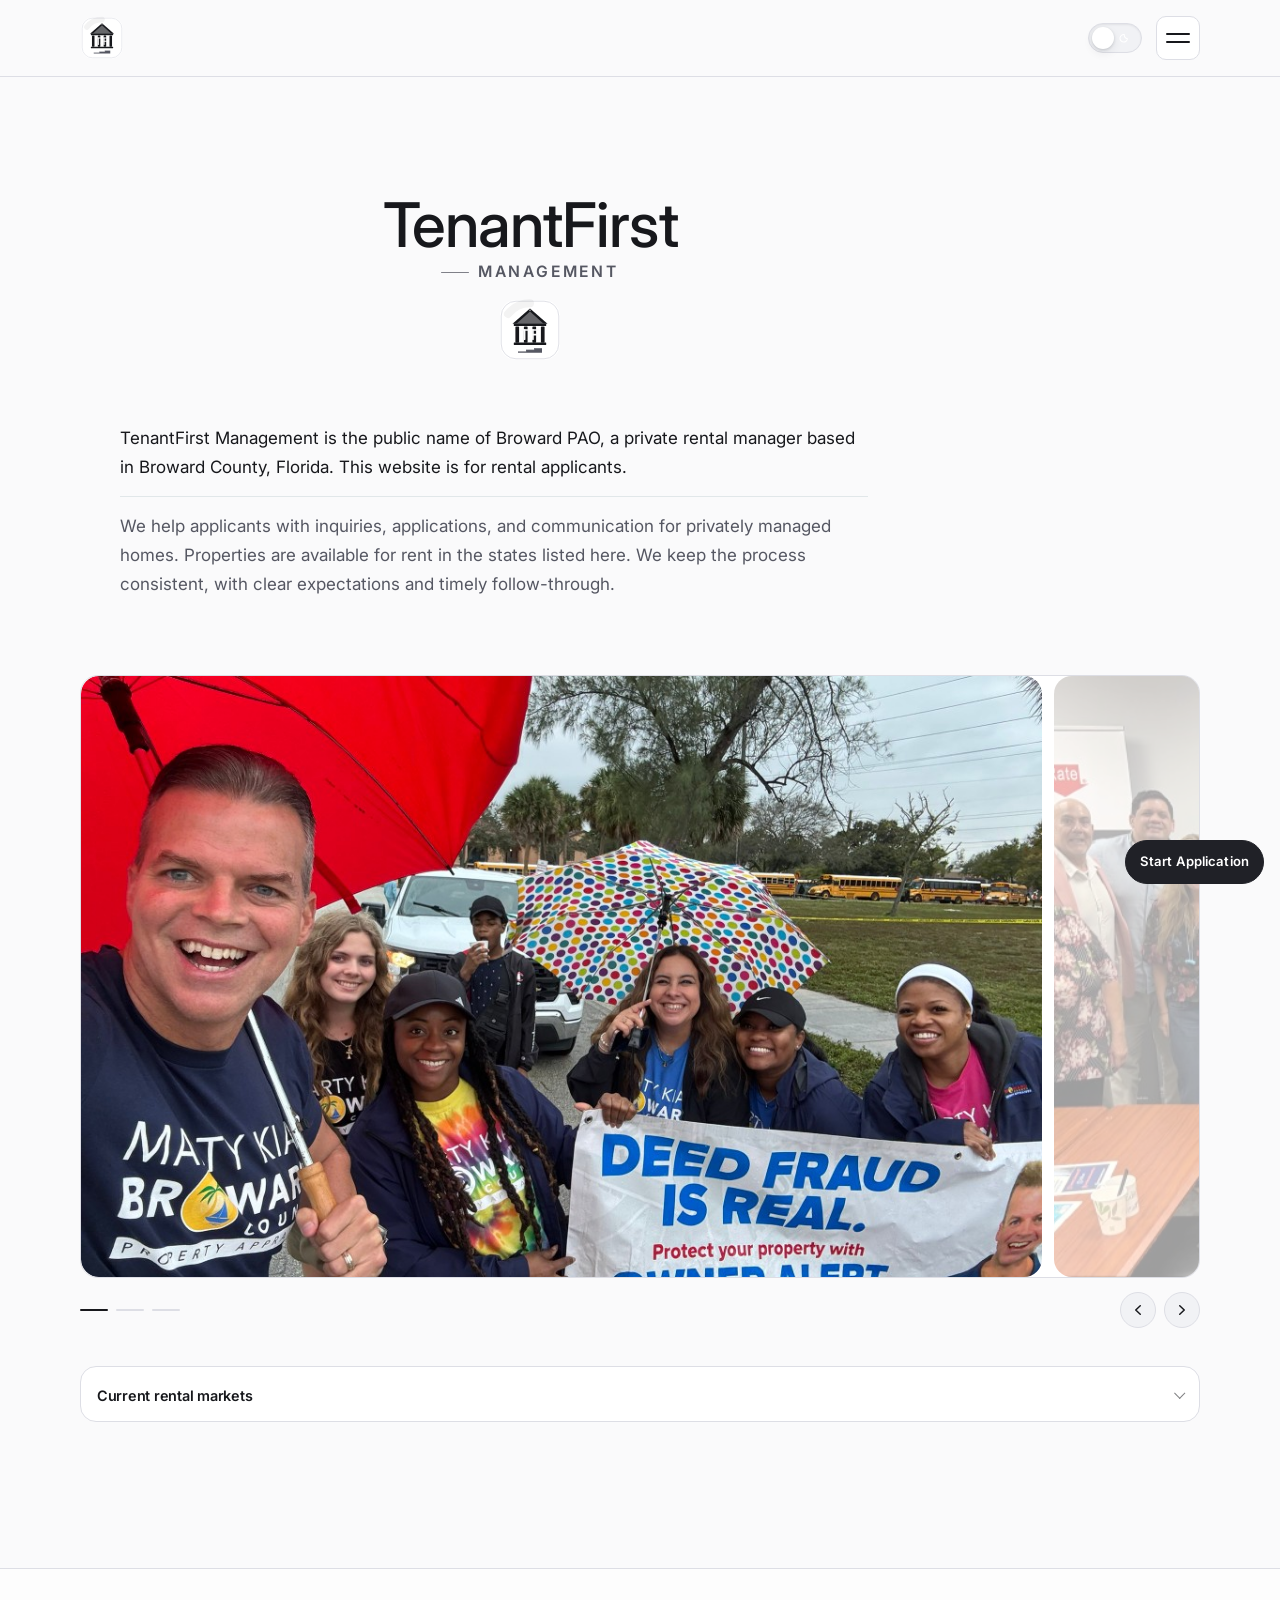
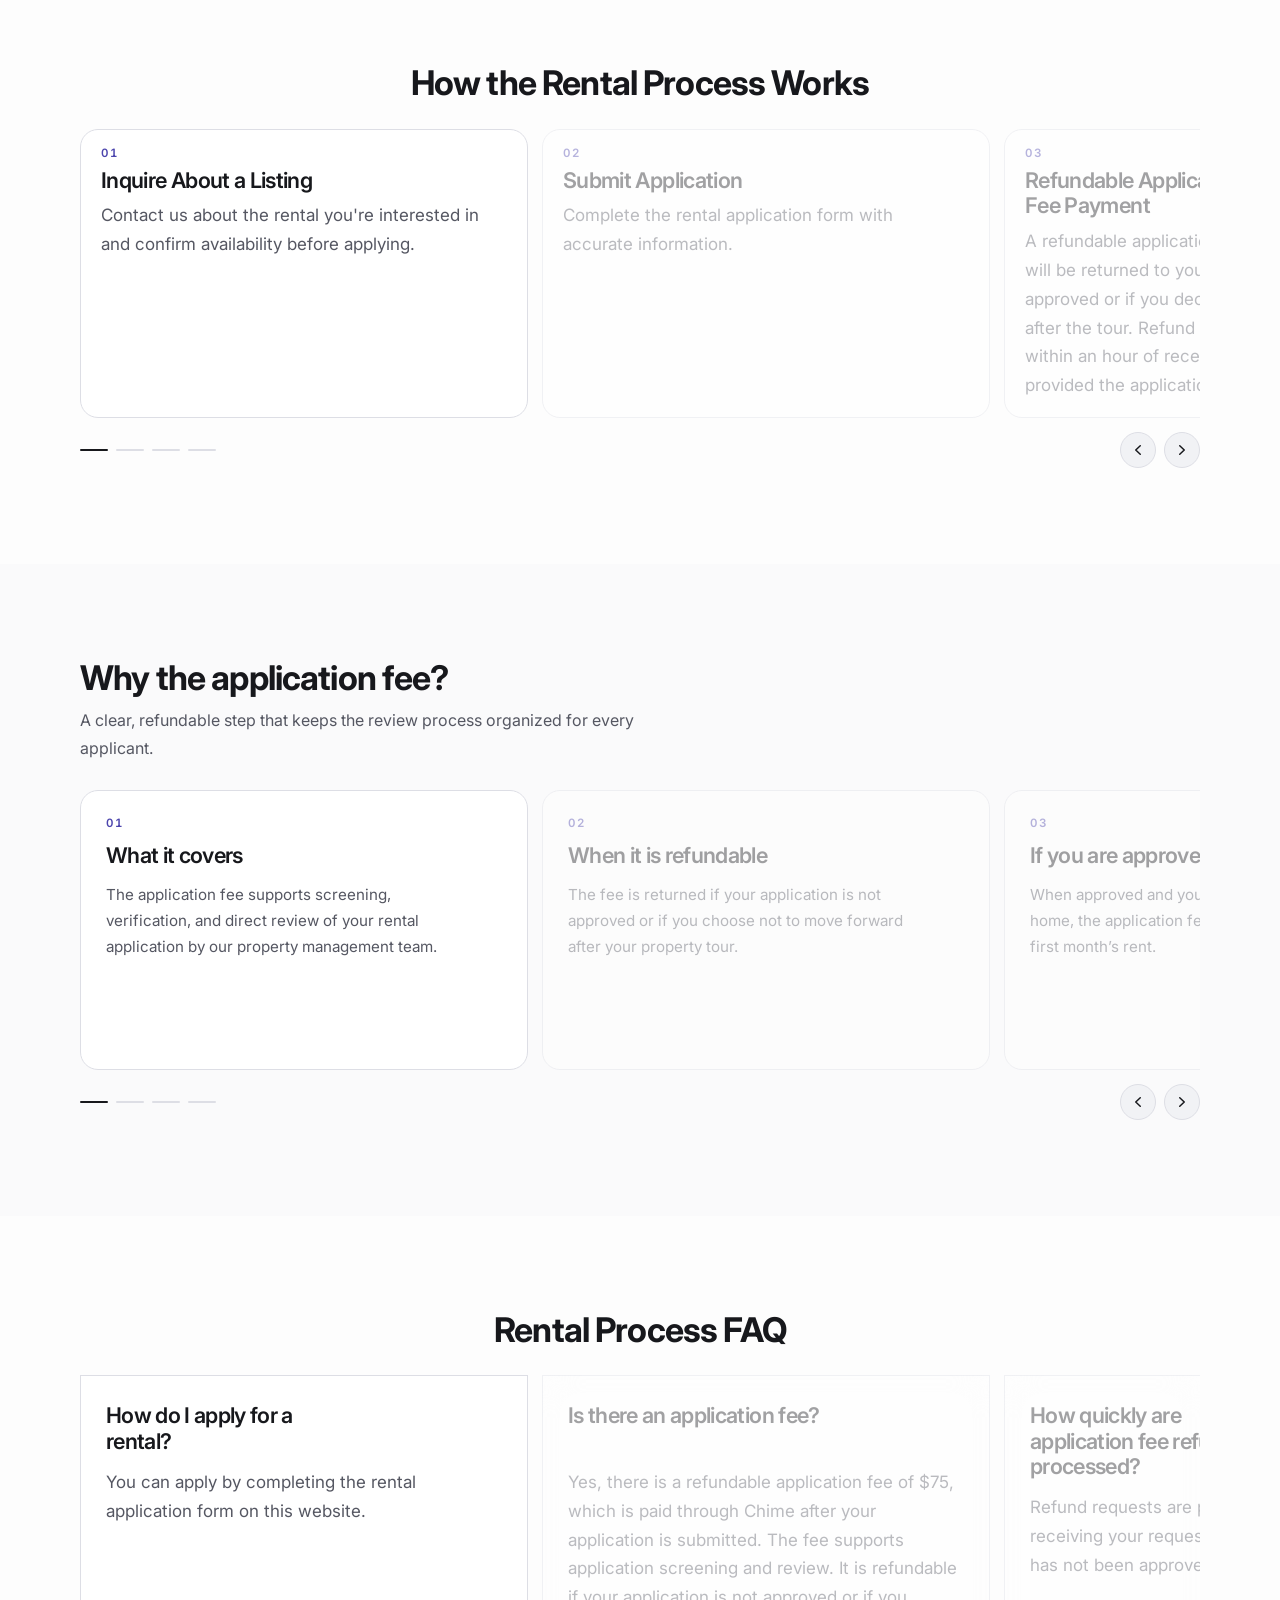
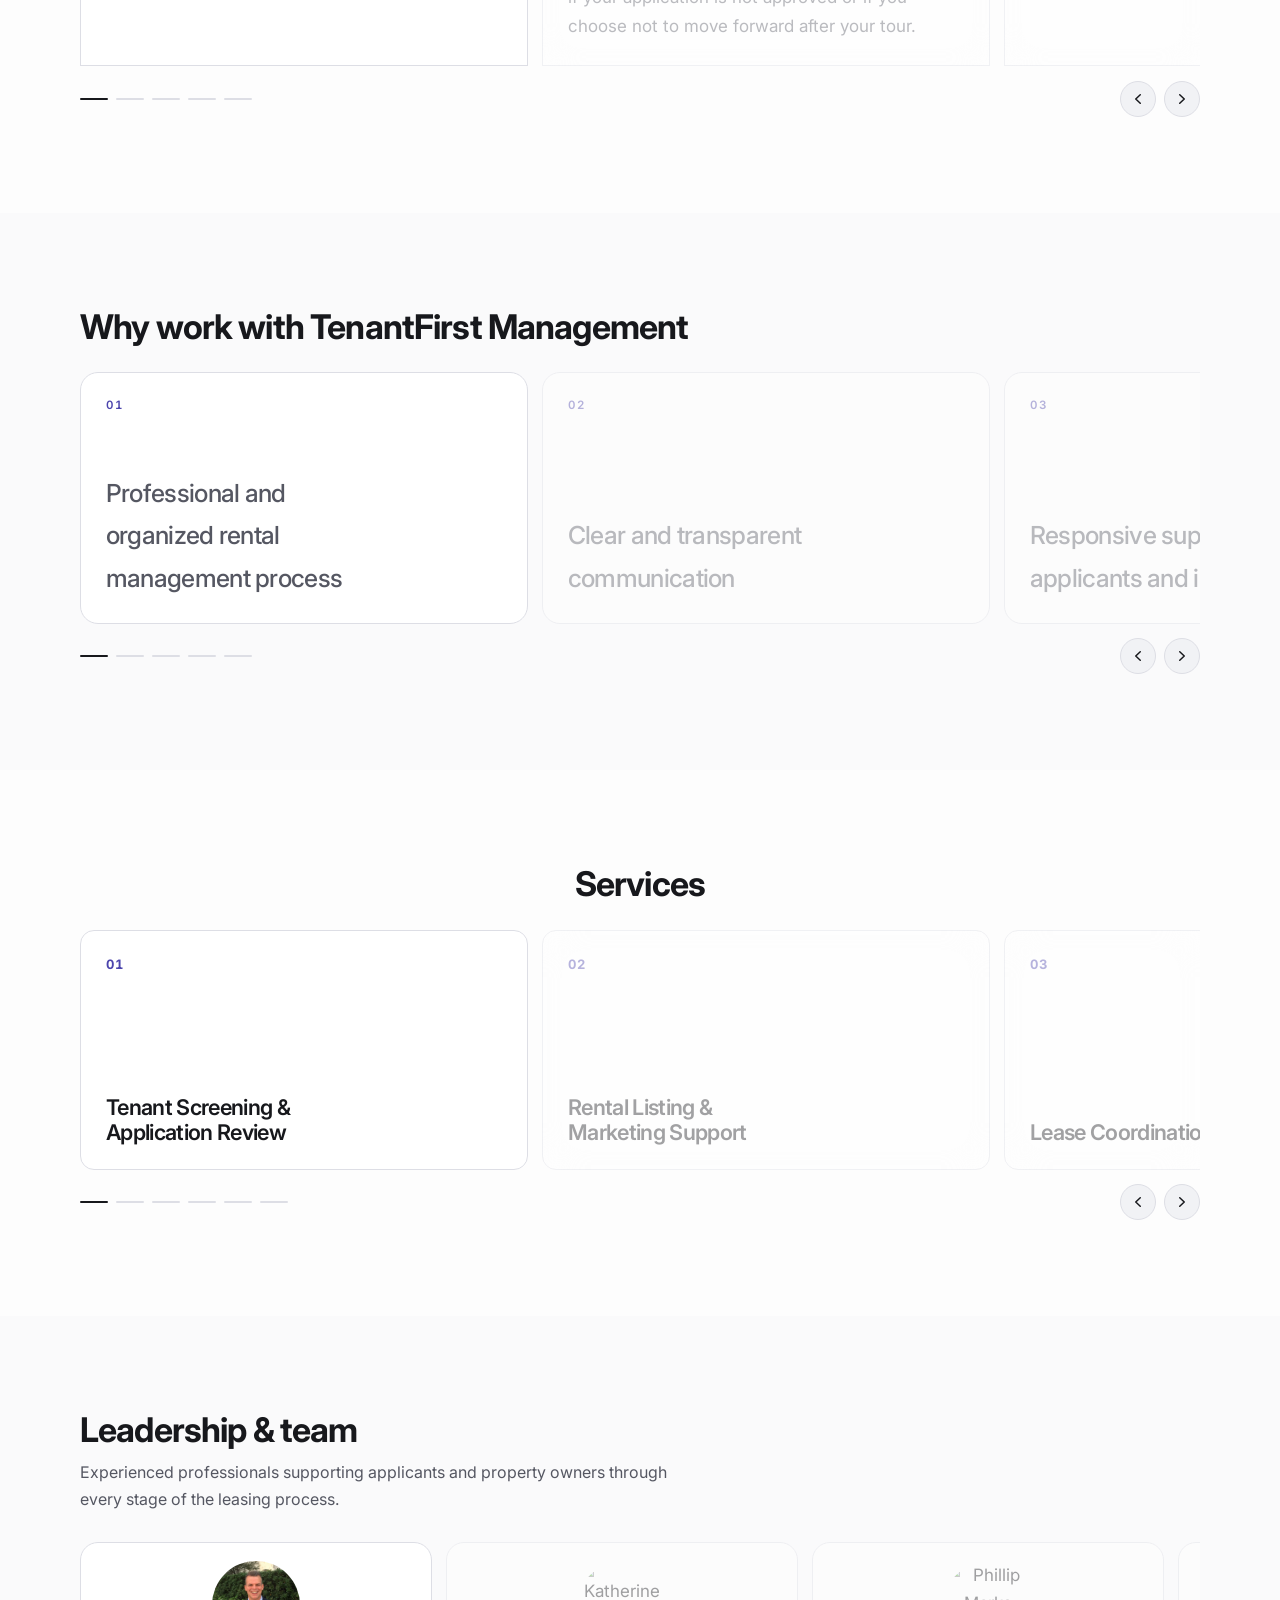
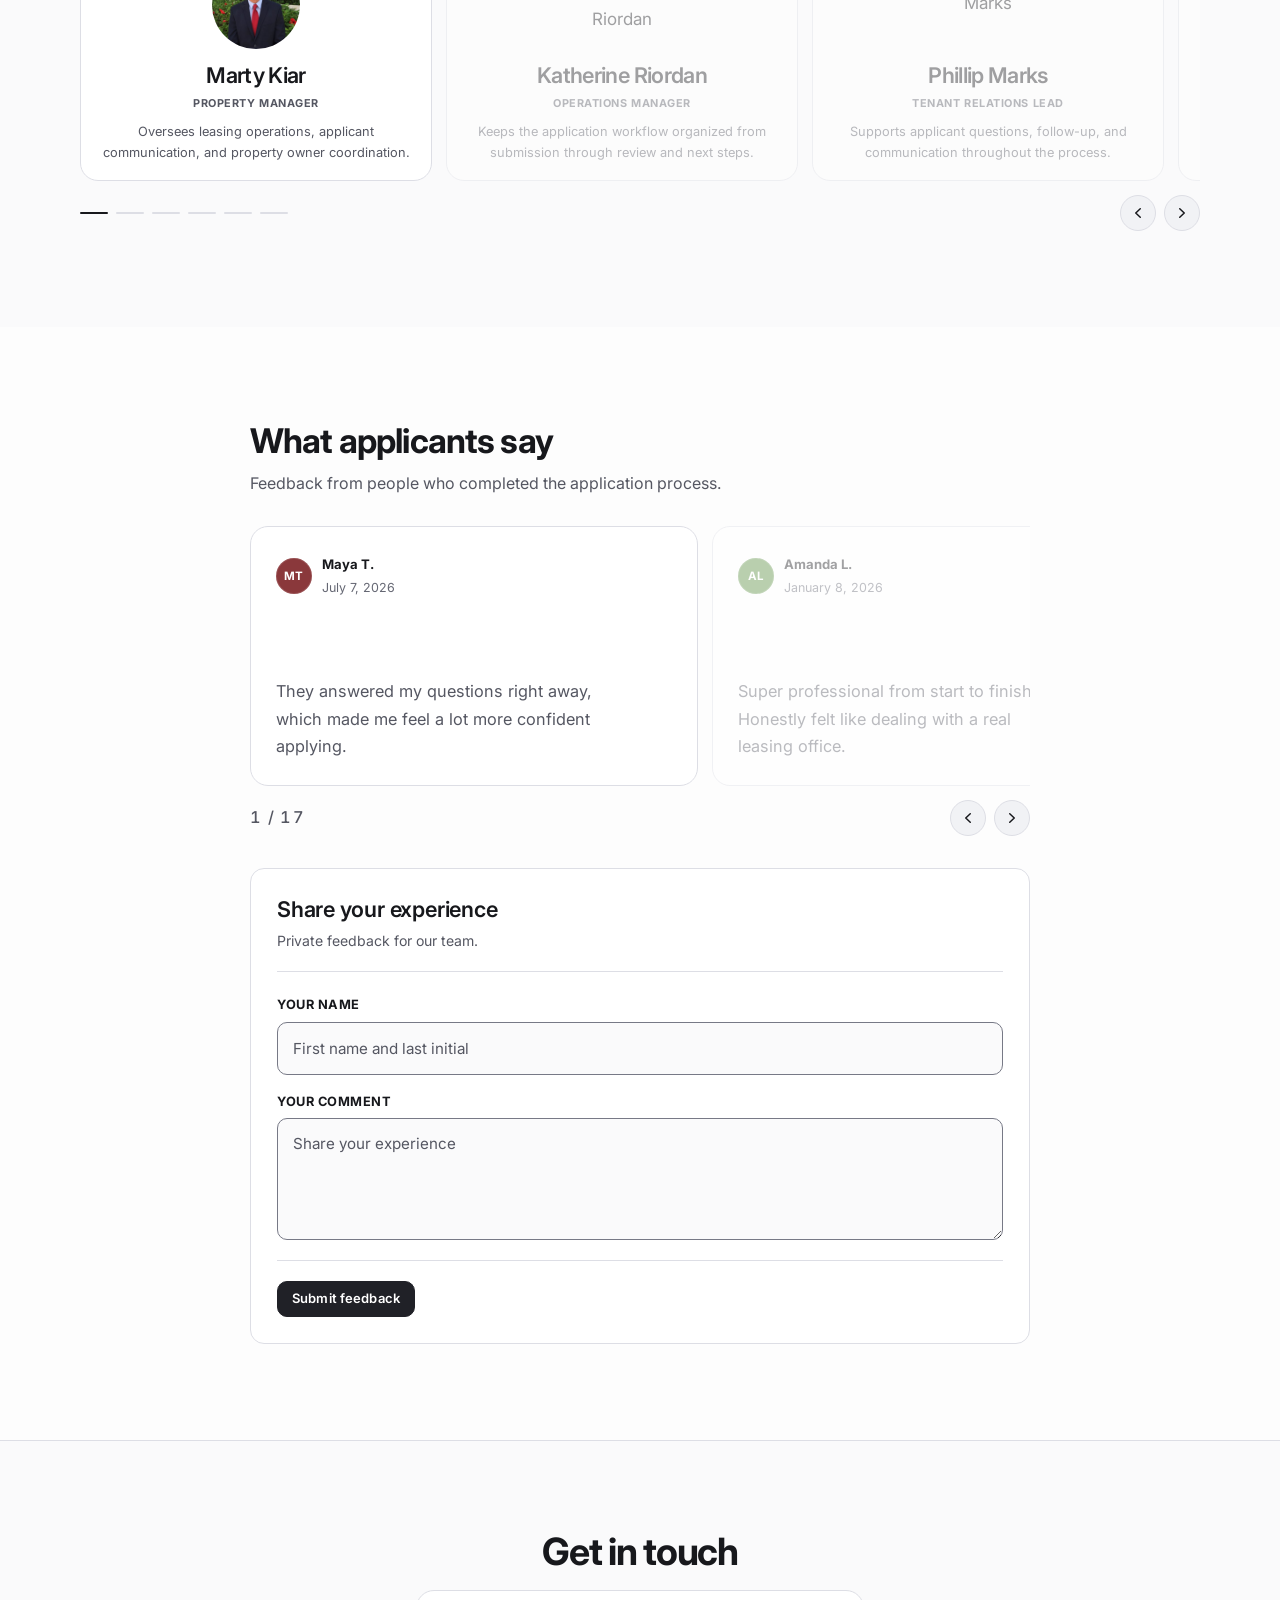
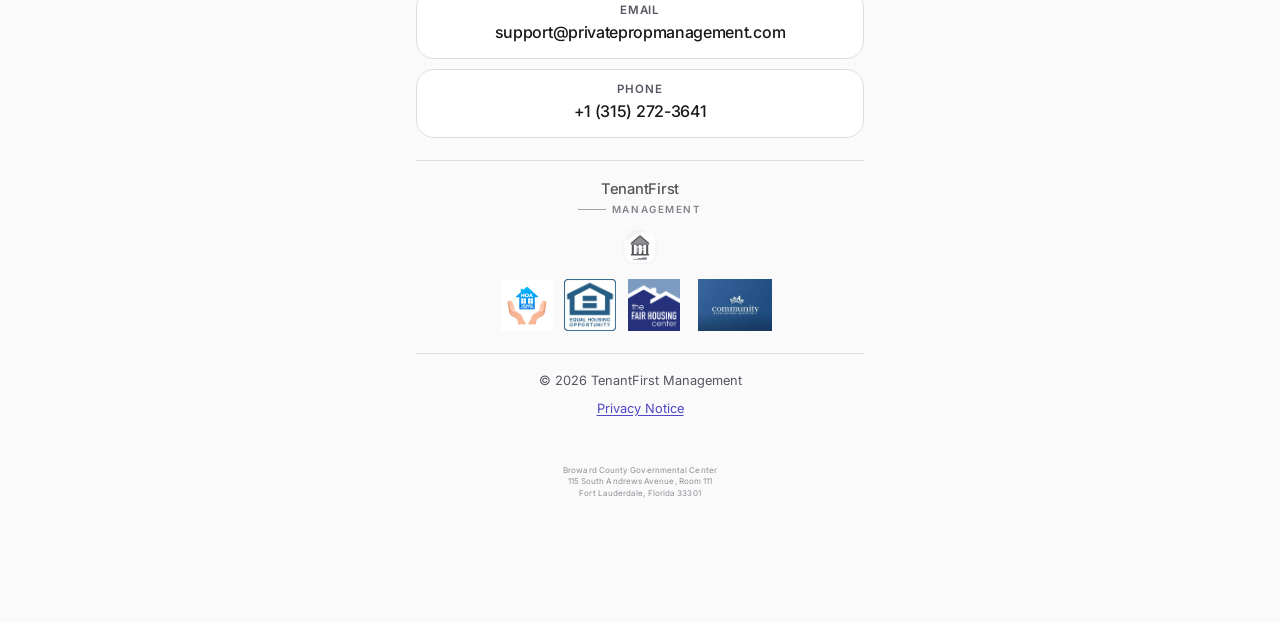
==== commit f39b3bd3: "Update the application review flow and confirmation email so the current site can be hosted. Co-auth" ====
--- a/index.html
+++ b/index.html
@@ -813,62 +813,64 @@
       </div>
     </section>
 
-    <section class="section contact-section" id="contact" aria-labelledby="contact-title">
-      <div class="container contact-close" id="consultation">
-        <div class="contact-close__actions">
-          <div class="contact-info-area">
-            <h2 class="contact-info-heading" id="contact-title">Get in touch</h2>
-            <div class="contact-info-links">
-              <a class="contact-info-link contact-email-ltr" href="mailto:support@privatepropmanagement.com">
-                <span class="contact-info-label">Email</span>
-                <span class="contact-info-value">support@privatepropmanagement.com</span>
-              </a>
-              <a class="contact-info-link contact-phone-ltr" href="tel:+13152723641">
-                <span class="contact-info-label">Phone</span>
-                <span class="contact-info-value contact-channel-text">+1 (315) 272-3641</span>
-              </a>
-            </div>
-          </div>
-        </div>
-
-        <div class="contact-close__brand">
-          <div class="contact-close__identity">
-            <p class="contact-brand-name">
-              <span class="hero-title__name">TenantFirst</span>
-              <span class="hero-title__role">Management</span>
-            </p>
-            <span class="home-mark-stack contact-brand-mark">
-              <img src="image/home-mark-on-dark.svg" alt="" class="home-mark home-mark--on-dark" width="40" height="40" loading="lazy" decoding="async">
-              <img src="image/home-mark-on-light.svg" alt="" class="home-mark home-mark--on-light" width="40" height="40" loading="lazy" decoding="async">
-            </span>
-          </div>
-          <div class="contact-affiliations">
-            <a class="contact-affiliation-link" href="https://www.nar.realtor/homeowners-associations-hoas" target="_blank" rel="noopener noreferrer">
-              <img src="image/hoa-home-owners-association.png" alt="HOA Home Owners Association" width="112" height="112" loading="lazy" decoding="async">
+  </main>
+
+  <a class="floating-apply" href="apply.html" aria-label="Start Application" draggable="false">Start Application</a>
+
+  <footer class="site-footer contact-section" id="contact" aria-labelledby="contact-title">
+    <div class="container contact-close" id="consultation">
+      <div class="contact-close__actions">
+        <div class="contact-info-area">
+          <h2 class="contact-info-heading" id="contact-title">Get in touch</h2>
+          <div class="contact-info-links">
+            <a class="contact-info-link contact-email-ltr" href="mailto:support@privatepropmanagement.com">
+              <span class="contact-info-label">Email</span>
+              <span class="contact-info-value">support@privatepropmanagement.com</span>
             </a>
-            <a class="contact-affiliation-link" href="https://offcampushousing.princeton.edu/equal-opportunity-in-housing-statement" target="_blank" rel="noopener noreferrer">
-              <img src="image/equal-housing-opportunity.png" alt="Equal Housing Opportunity" width="112" height="112" loading="lazy" decoding="async">
+            <a class="contact-info-link contact-phone-ltr" href="tel:+13152723641">
+              <span class="contact-info-label">Phone</span>
+              <span class="contact-info-value contact-channel-text">+1 (315) 272-3641</span>
             </a>
-            <a class="contact-affiliation-link" href="https://nationalfairhousing.org" target="_blank" rel="noopener noreferrer">
-              <img src="image/fair-housing-center.png" alt="The Fair Housing Center" width="112" height="112" loading="lazy" decoding="async">
-            </a>
-            <a class="contact-affiliation-link" href="https://www.caionline.org" target="_blank" rel="noopener noreferrer">
-              <img class="contact-affiliation-mark--wide" src="image/community-associations-institute.png" alt="Community Associations Institute" width="180" height="120" loading="lazy" decoding="async">
-            </a>
-          </div>
-        </div>
-      </div>
-    </section>
-  </main>
-
-  <a class="floating-apply" href="apply.html" aria-label="Start Application" draggable="false">Start Application</a>
-
-  <footer class="site-footer">
-    <div class="container footer-content">
+          </div>
+        </div>
+      </div>
+
+      <div class="contact-close__brand">
+        <div class="contact-close__identity">
+          <p class="contact-brand-name">
+            <span class="hero-title__name">TenantFirst</span>
+            <span class="hero-title__role">Management</span>
+          </p>
+          <span class="home-mark-stack contact-brand-mark">
+            <img src="image/home-mark-on-dark.svg" alt="" class="home-mark home-mark--on-dark" width="40" height="40" loading="lazy" decoding="async">
+            <img src="image/home-mark-on-light.svg" alt="" class="home-mark home-mark--on-light" width="40" height="40" loading="lazy" decoding="async">
+          </span>
+        </div>
+        <div class="contact-affiliations">
+          <a class="contact-affiliation-link" href="https://www.nar.realtor/homeowners-associations-hoas" target="_blank" rel="noopener noreferrer">
+            <img src="image/hoa-home-owners-association.png" alt="HOA Home Owners Association" width="112" height="112" loading="lazy" decoding="async">
+          </a>
+          <a class="contact-affiliation-link" href="https://offcampushousing.princeton.edu/equal-opportunity-in-housing-statement" target="_blank" rel="noopener noreferrer">
+            <img src="image/equal-housing-opportunity.png" alt="Equal Housing Opportunity" width="112" height="112" loading="lazy" decoding="async">
+          </a>
+          <a class="contact-affiliation-link" href="https://nationalfairhousing.org" target="_blank" rel="noopener noreferrer">
+            <img src="image/fair-housing-center.png" alt="The Fair Housing Center" width="112" height="112" loading="lazy" decoding="async">
+          </a>
+          <a class="contact-affiliation-link" href="https://www.caionline.org" target="_blank" rel="noopener noreferrer">
+            <img class="contact-affiliation-mark--wide" src="image/community-associations-institute.png" alt="Community Associations Institute" width="180" height="120" loading="lazy" decoding="async">
+          </a>
+        </div>
+      </div>
+
       <p class="footer-legal">
         <span class="footer-legal__copy">&copy; 2026 TenantFirst Management</span>
         <span class="footer-legal__links"><a class="footer-privacy-link" href="privacy-notice.html">Privacy Notice</a></span>
       </p>
+      <address class="footer-address" dir="ltr">
+        <span>Broward County Governmental Center</span>
+        <span>115 South Andrews Avenue, Room 111</span>
+        <span>Fort Lauderdale, Florida 33301</span>
+      </address>
     </div>
   </footer>
 
--- a/style.css
+++ b/style.css
@@ -844,14 +844,40 @@
   max-width: 100%;
 }
 
+.confirmation-card .application-review__title {
+  white-space: normal !important;
+  overflow-wrap: break-word;
+  text-align: center !important;
+  margin: 0 !important;
+}
+
 .confirmation-card p {
   line-height: 1.6;
   color: var(--muted);
   margin-bottom: 0;
 }
 
+.confirmation-card p[hidden] {
+  display: none !important;
+}
+
+#applicant-email-value {
+  color: var(--text);
+  font-weight: 600;
+  overflow-wrap: anywhere;
+}
+
+.confirmation-email-spam-note {
+  margin-top: 6px;
+  font-size: 0.78rem;
+  line-height: 1.4;
+  opacity: 0.85;
+}
+
 .application-id {
   display: flex;
+  flex-direction: row;
+  flex-wrap: nowrap;
   align-items: center;
   gap: 8px;
   margin-top: 20px;
@@ -860,15 +886,22 @@
   border: 1px solid rgba(22, 78, 80, 0.2);
   border-radius: 12px;
   font-family: 'Courier New', monospace;
+  white-space: nowrap;
 }
 
 .application-id strong {
+  display: inline;
+  flex: 0 0 auto;
   color: var(--text);
+  white-space: nowrap;
 }
 
 .application-id span {
+  display: inline;
+  flex: 0 0 auto;
   color: var(--accent);
   font-weight: 600;
+  white-space: nowrap;
 }
 
 .review-status-heading {
@@ -2373,6 +2406,11 @@
     font-size: clamp(14px, 3.6vw, 16px);
     white-space: nowrap;
     text-align: center;
+  }
+
+  .confirmation-card .application-review__title {
+    white-space: normal !important;
+    font-size: 0.95rem !important;
   }
   
   .payment-info-card h2 {
@@ -7034,8 +7072,8 @@
 }
 
 .apply-page .page-hero {
-  padding-top: clamp(28px, 5vw, 48px);
-  padding-bottom: clamp(20px, 4vw, 32px);
+  padding-top: 12px !important;
+  padding-bottom: 14px !important;
   background: transparent !important;
   box-shadow: none !important;
 }
@@ -7045,6 +7083,7 @@
 }
 
 .apply-page .form-section {
+  padding-top: 12px !important;
   background: transparent;
 }
 
@@ -7094,159 +7133,267 @@
 }
 
 .application-received-page .received-section {
-  padding-top: clamp(24px, 4vw, 40px);
+  padding-top: 8px !important;
+  padding-bottom: 8px !important;
   align-items: flex-start;
   min-height: auto;
 }
 
+.application-received-page .apply-page-stepper-wrap {
+  padding-top: 8px;
+  padding-bottom: 6px;
+}
+
+.application-received-page .confirmation-card {
+  padding: 14px 16px 12px !important;
+  margin-bottom: 0 !important;
+}
+
 .application-received-page .confirmation-card .application-id {
-  margin-bottom: 4px;
+  margin-top: 0;
+  margin-bottom: 16px;
+  font-size: clamp(12px, 3.5vw, 15px);
+  padding: 12px 14px;
+  overflow-x: auto;
+  justify-content: center;
 }
 
 .application-received-page .received-payment-ready {
-  margin-top: clamp(28px, 5vw, 40px) !important;
-  padding: clamp(18px, 4vw, 24px) !important;
+  margin-top: 12px !important;
+  padding: 12px 14px !important;
   display: grid;
   gap: 6px;
 }
 
 .application-review {
-  margin-top: clamp(22px, 4vw, 30px);
-  padding: 18px 18px 16px;
+  margin-top: 22px;
+  padding: 0;
+  overflow: hidden;
   border: 1px solid var(--border);
   border-radius: var(--radius);
-  background:
-    linear-gradient(180deg, rgba(255, 255, 255, 0.92) 0%, rgba(248, 250, 252, 0.96) 100%);
+  background: var(--surface);
 }
 
 .application-review__header {
   display: flex;
-  align-items: flex-start;
-  justify-content: space-between;
-  gap: 12px;
-  margin-bottom: 8px;
-}
-
-.application-review__eyebrow {
-  margin: 0 0 4px;
-  font-size: 0.72rem;
-  font-weight: 700;
-  letter-spacing: 0.08em;
+  align-items: center;
+  justify-content: center;
+  margin: 0;
+  padding: 9px 12px;
+  background: var(--surface-subtle);
+  border-bottom: 1px solid var(--border);
+}
+
+.application-review__title {
+  margin: 0 !important;
+  font-size: 1rem !important;
+  font-weight: 700 !important;
+  letter-spacing: 0.04em;
+  line-height: 1.25 !important;
   text-transform: uppercase;
+  text-align: center !important;
+  white-space: normal !important;
+  overflow: visible;
+  max-width: none;
+  color: var(--navy);
+}
+
+.application-review__content {
+  padding: 14px 14px 16px;
+}
+
+.application-review__lead {
+  margin: 0 0 28px;
+  font-size: 0.88rem;
+  line-height: 1.5;
   color: var(--muted);
 }
 
-.application-review__title {
+.confirmation-card .application-review__lead {
+  margin-bottom: 28px;
+}
+
+.application-review.is-collapsed .application-review__lead {
+  margin-bottom: 10px;
+}
+
+.application-review.is-collapsed .application-review__content {
+  padding-top: 12px;
+}
+
+.application-review__body {
+  display: grid;
+  gap: 14px;
+}
+
+.application-review__group {
+  padding-top: 12px;
+  border-top: 1px solid var(--border);
+}
+
+.application-review__group:first-child {
+  padding-top: 0;
+  border-top: 0;
+}
+
+.application-review__group-title {
+  display: table;
+  width: fit-content;
+  max-width: 100%;
+  margin: 0 auto 10px;
+  padding: 4px 10px;
+  font-size: 0.78rem !important;
+  font-weight: 700 !important;
+  letter-spacing: 0.04em;
+  line-height: 1.25 !important;
+  text-transform: uppercase;
+  text-align: center !important;
+  color: var(--text) !important;
+  background: var(--surface-subtle);
+  border: 1px solid var(--border);
+  border-radius: 8px;
+}
+
+.application-review__list {
+  display: grid;
+  gap: 0;
   margin: 0;
-  font-size: 1.05rem;
-  font-weight: 700;
-  letter-spacing: -0.01em;
-  color: var(--navy);
-}
-
-.application-review__edit {
+}
+
+.application-review__row {
+  display: grid;
+  grid-template-columns: 1fr;
+  gap: 2px;
+  align-items: start;
+  padding: 10px 0;
+  border-top: 1px solid var(--border);
+  text-align: center;
+}
+
+.application-review__row:first-child {
+  border-top: 0;
+  padding-top: 2px;
+}
+
+.application-review__row dt {
+  margin: 0;
+  font-size: 0.8rem;
+  line-height: 1.4;
+  text-align: center;
+  color: var(--muted);
+}
+
+.application-review__row dd {
+  display: block;
+  position: relative;
+  margin: 0;
+  padding-inline: 44px 44px;
+  font-size: 0.92rem;
+  font-weight: 600;
+  line-height: 1.45;
+  color: var(--text);
+  text-align: center;
+  word-break: break-word;
+}
+
+.application-review__value {
+  display: block;
+  min-width: 0;
+  text-align: center;
+}
+
+.application-review__row-edit {
+  position: absolute;
+  top: 0;
+  inset-inline-end: 0;
   flex-shrink: 0;
-  margin-top: 2px;
-  font-size: 0.88rem;
+  margin-top: 1px;
+  font-size: 0.75rem;
   font-weight: 600;
+  line-height: 1.4;
   color: var(--blue);
   text-decoration: none;
   border-bottom: 1px solid transparent;
   transition: border-color 0.15s ease, color 0.15s ease;
 }
 
-.application-review__edit:hover,
-.application-review__edit:focus-visible {
+.application-review__row-edit:hover,
+.application-review__row-edit:focus-visible {
   color: var(--blue-dark);
   border-bottom-color: currentColor;
 }
 
-.application-review__lead {
-  margin: 0 0 16px;
-  font-size: 0.88rem;
-  line-height: 1.5;
-  color: var(--muted);
-}
-
-.application-review__body {
+.application-review__more {
   display: grid;
   gap: 14px;
-}
-
-.application-review__group {
-  padding-top: 12px;
-  border-top: 1px solid var(--border);
-}
-
-.application-review__group:first-child {
-  padding-top: 0;
-  border-top: 0;
-}
-
-.application-review__group-title {
-  margin: 0 0 8px;
-  font-size: 0.74rem;
-  font-weight: 700;
-  letter-spacing: 0.06em;
-  text-transform: uppercase;
-  color: var(--soft);
-}
-
-.application-review__list {
-  display: grid;
-  gap: 8px;
-  margin: 0;
-}
-
-.application-review__row {
-  display: grid;
-  grid-template-columns: minmax(0, 0.95fr) minmax(0, 1.15fr);
-  gap: 8px 14px;
-  align-items: start;
-}
-
-.application-review__row dt {
-  margin: 0;
-  font-size: 0.8rem;
-  line-height: 1.4;
-  color: var(--muted);
-}
-
-.application-review__row dd {
-  margin: 0;
-  font-size: 0.92rem;
-  font-weight: 600;
-  line-height: 1.45;
-  color: var(--text);
-  word-break: break-word;
-}
-
-.received-edit-link {
-  display: inline-flex;
+  margin-top: 14px;
+}
+
+.application-review__more[hidden],
+.application-review__row[hidden],
+.application-review__group[hidden] {
+  display: none !important;
+}
+
+.application-review__more-actions {
+  position: relative;
+  display: flex;
   justify-content: center;
-  margin-top: 4px;
-  font-size: 0.88rem;
-  font-weight: 600;
-  color: var(--muted);
-  text-decoration: none;
-  border-bottom: 1px solid transparent;
-  transition: color 0.15s ease, border-color 0.15s ease;
-}
-
-.received-edit-link:hover,
-.received-edit-link:focus-visible {
-  color: var(--blue);
-  border-bottom-color: currentColor;
+  margin: 4px 0 0;
+  padding-top: 4px;
+}
+
+.application-review__more-actions::before {
+  content: "";
+  position: absolute;
+  left: 0;
+  right: 0;
+  bottom: 100%;
+  height: 28px;
+  pointer-events: none;
+  background: linear-gradient(180deg, rgba(255, 255, 255, 0), var(--surface) 90%);
+}
+
+.application-review__more-actions[hidden] {
+  display: none;
 }
 
 @media (max-width: 560px) {
-  .application-review__row {
-    grid-template-columns: 1fr;
-    gap: 2px;
-  }
-
   .application-review__row dt {
     font-size: 0.74rem;
+  }
+
+  .application-review__row dd {
+    padding-inline: 48px;
+  }
+}
+
+@media (max-width: 720px) {
+  .application-received-page .site-header {
+    padding-top: env(safe-area-inset-top, 0px);
+    padding-inline: env(safe-area-inset-left, 0px) env(safe-area-inset-right, 0px);
+  }
+
+  .application-received-page .received-section {
+    padding-bottom: calc(24px + env(safe-area-inset-bottom, 0px)) !important;
+  }
+
+  .application-review__row dd {
+    min-height: 44px;
+    display: flex;
+    align-items: center;
+    justify-content: center;
+  }
+
+  .application-review__row-edit {
+    top: 50%;
+    display: inline-flex;
+    align-items: center;
+    justify-content: flex-end;
+    min-width: 44px;
+    min-height: 44px;
+    margin-top: 0;
+    transform: translateY(-50%);
   }
 }
 
@@ -7290,6 +7437,11 @@
     min-width: 44px;
     padding: 0;
     justify-content: center;
+  }
+
+  .application-received-page .confirmation-card .application-id {
+    font-size: 11.5px;
+    padding: 10px 8px;
   }
 }
 
@@ -7916,7 +8068,7 @@
 }
 
 .home-page .contact-section {
-  padding-bottom: clamp(20px, 3vw, 32px) !important;
+  padding-bottom: calc(28px + env(safe-area-inset-bottom, 0px)) !important;
 }
 
 .home-page main {
@@ -8466,25 +8618,40 @@
   box-shadow: none !important;
 }
 
+.agreement-stack {
+  display: grid;
+  gap: 12px;
+}
+
+.agreement-stack__intro {
+  padding: 2px 2px 4px;
+}
+
 .agreement-panel {
   display: grid;
-  gap: 0;
+  gap: 10px;
+  padding: 16px;
   overflow: hidden;
-  border: 1px solid rgba(32, 43, 51, 0.1) !important;
-  border-radius: var(--radius) !important;
-  background: linear-gradient(180deg, #ffffff 0%, #f8fafc 100%) !important;
-  box-shadow:
-    0 1px 2px rgba(32, 43, 51, 0.04),
-    0 8px 24px rgba(32, 43, 51, 0.06) !important;
+  border: 1px solid var(--home-border, var(--border)) !important;
+  border-radius: 16px !important;
+  background: var(--home-surface, var(--surface)) !important;
+  box-shadow: none !important;
+}
+
+.agreement-panel p {
+  margin: 0;
+  color: var(--home-text-secondary, var(--muted));
+  font-size: 0.9375rem;
+  line-height: 1.6;
 }
 
 .agreement-panel__header {
   display: flex;
   align-items: flex-start;
-  gap: 14px;
-  padding: clamp(20px, 4vw, 24px);
-  border-bottom: 1px solid rgba(32, 43, 51, 0.08);
-  background: linear-gradient(135deg, rgba(22, 78, 80, 0.04) 0%, rgba(255, 255, 255, 0) 72%);
+  gap: 12px;
+  padding: 18px 16px 16px;
+  border-bottom: 1px solid var(--home-border, var(--border));
+  background: color-mix(in srgb, var(--home-accent, var(--accent)) 7%, var(--home-surface, var(--surface)));
 }
 
 .agreement-panel__icon {
@@ -8495,246 +8662,362 @@
   width: 42px;
   height: 42px;
   border-radius: 12px;
-  color: var(--blue);
-  background: rgba(22, 78, 80, 0.08);
-  border: 1px solid rgba(22, 78, 80, 0.12);
+  color: var(--home-accent, var(--blue));
+  background: color-mix(in srgb, var(--home-accent, var(--blue)) 14%, transparent);
+  border: 1px solid color-mix(in srgb, var(--home-accent, var(--blue)) 24%, var(--home-border, var(--border)));
+}
+
+.agreement-panel__icon svg {
+  display: block;
 }
 
 .agreement-panel__intro {
+  display: flex;
+  align-items: flex-start;
+  gap: 12px;
   min-width: 0;
+  padding: 0 0 14px;
+  border-bottom: 1px solid var(--home-border, var(--border));
+}
+
+.agreement-panel__intro-copy {
+  min-width: 0;
+  flex: 1;
 }
 
 .agreement-panel__eyebrow {
-  margin: 0 0 4px;
-  color: var(--muted);
+  margin: 0 0 5px;
+  color: var(--home-text-muted, var(--muted));
   font-size: 11px;
+  font-weight: 700;
+  letter-spacing: 0.12em;
+  text-transform: uppercase;
+  line-height: 1.3;
+}
+
+.agreement-panel__title {
+  margin: 0;
+  color: var(--home-text, var(--navy));
+  font-family: var(--font-display);
+  font-size: 1.125rem;
+  font-weight: 700;
+  line-height: 1.3;
+  letter-spacing: -0.02em;
+  text-wrap: balance;
+}
+
+.agreement-panel__body {
+  display: grid;
+  gap: 14px;
+  padding: 16px;
+}
+
+.agreement-panel__section {
+  margin: 0;
+  padding: 0;
+}
+
+.agreement-panel__section + .agreement-panel__section,
+.agreement-panel__readable + .agreement-panel__label {
+  margin-top: 6px;
+  padding-top: 18px;
+  border-top: 1px solid var(--home-border, var(--border));
+}
+
+.agreement-panel__readable {
+  display: grid;
+  gap: 12px;
+}
+
+.agreement-panel__extra {
+  display: grid;
+  gap: 12px;
+}
+
+.agreement-panel__readable:not(.is-open) .agreement-panel__extra {
+  display: none;
+}
+
+.agreement-panel__readable:not(.is-open) .agreement-panel__excerpt {
+  display: -webkit-box;
+  -webkit-line-clamp: 3;
+  -webkit-box-orient: vertical;
+  overflow: hidden;
+}
+
+.agreement-panel__section--lead {
+  position: relative;
+}
+
+.agreement-panel__readable:not(.is-open) .agreement-panel__section--lead::after {
+  content: "";
+  position: absolute;
+  left: 0;
+  right: 0;
+  bottom: 0;
+  height: 2.6em;
+  pointer-events: none;
+  background: linear-gradient(180deg, transparent, var(--home-surface, var(--surface)));
+}
+
+.agreement-panel__more-btn {
+  appearance: none;
+  display: inline-flex;
+  align-items: center;
+  justify-content: flex-start;
+  min-height: 36px;
+  margin: 0 0 2px;
+  padding: 0 0 4px;
+  border: 0;
+  background: transparent;
+  color: var(--home-link, var(--blue));
+  font: inherit;
+  font-size: 0.875rem;
+  font-weight: 650;
+  letter-spacing: 0.01em;
+  cursor: pointer;
+}
+
+.agreement-panel__more-btn:hover,
+.agreement-panel__more-btn:focus-visible {
+  text-decoration: underline;
+  text-underline-offset: 3px;
+}
+
+.agreement-panel__more-btn:focus-visible {
+  outline: 2px solid var(--home-focus, var(--focus-ring));
+  outline-offset: 3px;
+  border-radius: 6px;
+}
+
+.agreement-panel__section-title {
+  margin: 0 0 8px;
+  color: var(--home-text, var(--navy));
+  font-size: 0.9375rem;
+  font-weight: 700;
+  letter-spacing: -0.01em;
+  line-height: 1.35;
+}
+
+.agreement-panel__section p {
+  margin: 0;
+  color: var(--home-text-secondary, var(--muted));
+  font-size: 0.9375rem;
+  line-height: 1.6;
+}
+
+.agreement-panel--check {
+  padding-top: 14px;
+  padding-bottom: 14px;
+}
+
+.application-form .agreement-panel__label {
+  display: flex !important;
+  flex-direction: column !important;
+  align-items: flex-start;
+  gap: 12px;
+  margin: 0;
+  padding: 0;
+  width: 100%;
+  min-height: 0;
+  border: 0;
+  border-radius: 0;
+  background: transparent;
+  cursor: pointer;
+}
+
+.agreement-panel__label input[type="checkbox"] {
+  position: absolute;
+  width: 1px;
+  height: 1px;
+  padding: 0;
+  margin: -1px;
+  overflow: hidden;
+  clip: rect(0, 0, 0, 0);
+  white-space: nowrap;
+  border: 0;
+}
+
+.agreement-panel__box {
+  flex: 0 0 26px;
+  width: 26px;
+  height: 26px;
+  margin: 0;
+  display: inline-flex;
+  align-items: center;
+  justify-content: center;
+  border: 2px solid #17181C;
+  border-radius: 6px;
+  background: #ffffff;
+  color: #ffffff;
+  box-shadow: 0 0 0 3px rgba(23, 24, 28, 0.08);
+}
+
+.agreement-panel__box svg {
+  width: 14px;
+  height: 14px;
+  opacity: 0;
+  transform: scale(0.86);
+}
+
+.agreement-panel__label input[type="checkbox"]:checked ~ .agreement-panel__box {
+  background: #17181C;
+  border-color: #17181C;
+  box-shadow: 0 0 0 3px rgba(23, 24, 28, 0.14);
+}
+
+.agreement-panel__label input[type="checkbox"]:checked ~ .agreement-panel__box svg {
+  opacity: 1;
+  transform: scale(1);
+}
+
+.agreement-panel__label input[type="checkbox"]:focus-visible ~ .agreement-panel__box {
+  outline: 2px solid var(--home-focus, var(--focus-ring));
+  outline-offset: 3px;
+}
+
+.agreement-panel__label-text {
+  flex: 0 0 auto;
+  width: 100%;
+  min-width: 0;
+  color: var(--home-text, var(--text));
+  font-size: 0.9375rem;
+  font-weight: 600;
+  line-height: 1.5;
+}
+
+.agreement-panel__label:hover .agreement-panel__label-text,
+.agreement-panel__label:focus-within .agreement-panel__label-text {
+  color: var(--home-text, var(--navy));
+}
+
+.agreement-panel__privacy-header {
+  display: flex;
+  flex-direction: row;
+  align-items: flex-start;
+  justify-content: flex-start;
+  gap: 12px;
+  margin: 0;
+  padding: 0 0 12px;
+  border-bottom: 1px solid var(--home-border, var(--border));
+}
+
+.agreement-panel__privacy-title {
+  letter-spacing: -0.02em;
+  font-size: 1.125rem;
+  text-transform: none;
+}
+
+.agreement-panel__privacy-link {
+  display: inline-flex;
+  align-items: center;
+  align-self: flex-start;
+  gap: 6px;
+  min-height: 36px;
+  padding: 4px 0;
+  color: var(--home-link, var(--blue));
+  font-size: 0.875rem;
+  font-weight: 650;
+  line-height: 1.3;
+  text-decoration: none;
+  white-space: normal;
+  transition: color 0.2s ease;
+}
+
+.agreement-panel__privacy-link svg {
+  flex: 0 0 auto;
+  opacity: 0.85;
+  transition: transform 0.2s ease, opacity 0.2s ease;
+}
+
+.agreement-panel__privacy-link:hover,
+.agreement-panel__privacy-link:focus-visible {
+  color: var(--home-text, var(--navy));
+  outline: none;
+}
+
+.agreement-panel__privacy-link:focus-visible {
+  outline: 2px solid var(--home-focus, var(--focus-ring));
+  outline-offset: 3px;
+  border-radius: 6px;
+}
+
+.agreement-panel__privacy-link:hover svg,
+.agreement-panel__privacy-link:focus-visible svg {
+  opacity: 1;
+  transform: translate(1px, -1px);
+}
+
+.agreement-panel__security-note {
+  display: flex;
+  align-items: flex-start;
+  gap: 10px;
+  margin: 2px 0 0;
+  padding: 12px 0 0;
+  border-top: 1px solid var(--home-border, var(--border));
+  color: var(--home-text-muted, var(--muted));
+  font-size: 0.8125rem;
+  line-height: 1.55;
+  letter-spacing: 0;
+}
+
+.agreement-panel__security-icon {
+  display: inline-flex;
+  flex: 0 0 24px;
+  align-items: center;
+  justify-content: center;
+  width: 24px;
+  height: 24px;
+  margin-top: 0;
+  border-radius: 7px;
+  color: var(--home-accent, var(--blue));
+  background: color-mix(in srgb, var(--home-accent, var(--blue)) 14%, transparent);
+}
+
+.agreement-panel__security-icon svg {
+  display: block;
+}
+
+.agreement-panel__security-copy {
+  flex: 1;
+  min-width: 0;
+}
+
+.agreement-panel__payment-method {
+  margin: 0;
+  padding: 0;
+  border: 0;
+}
+
+.agreement-panel__payment-method-title {
+  margin: 0 0 10px;
+  color: var(--home-text-muted, var(--muted));
+  font-size: 0.75rem;
   font-weight: 700;
   letter-spacing: 0.08em;
   text-transform: uppercase;
   line-height: 1.3;
 }
 
-.agreement-panel__title {
-  margin: 0;
-  color: var(--navy);
-  font-family: var(--font-display);
-  font-size: clamp(18px, 3.2vw, 22px);
-  font-weight: 700;
-  line-height: 1.25;
-  letter-spacing: -0.02em;
-}
-
-.agreement-panel__body {
-  display: grid;
-  gap: 0;
-  padding: clamp(18px, 3.5vw, 22px);
-}
-
-.agreement-panel__section + .agreement-panel__section {
-  margin-top: 18px;
-  padding-top: 18px;
-  border-top: 1px solid rgba(32, 43, 51, 0.07);
-}
-
-.agreement-panel__section-title {
-  margin: 0 0 8px;
-  color: var(--navy);
-  font-size: 13px;
-  font-weight: 700;
-  letter-spacing: 0.02em;
-  line-height: 1.35;
-}
-
-.agreement-panel__section p {
-  margin: 0;
-  color: var(--muted);
-  font-size: 14px;
-  line-height: 1.65;
-}
-
-.agreement-panel__confirm {
-  display: flex;
-  flex-direction: column;
-  gap: 0;
-  padding: 16px clamp(18px, 3.5vw, 22px);
-  border-top: 1px solid rgba(32, 43, 51, 0.1);
-  background: rgba(32, 43, 51, 0.025);
-}
-
-.agreement-panel__label {
-  display: grid;
-  grid-template-columns: 24px minmax(0, 1fr);
-  gap: 12px;
-  align-items: start;
-  margin: 0;
-  cursor: pointer;
-}
-
-.agreement-panel__label input[type="checkbox"] {
-  width: 22px;
-  min-width: 22px;
-  height: 22px;
-  min-height: 22px;
-  margin: 2px 0 0;
-  accent-color: var(--blue);
-  cursor: pointer;
-}
-
-.agreement-panel__label-text {
-  color: var(--text);
-  font-size: 14px;
-  font-weight: 600;
-  line-height: 1.5;
-}
-
-.agreement-panel__label:hover .agreement-panel__label-text,
-.agreement-panel__label:focus-within .agreement-panel__label-text {
-  color: var(--navy);
-}
-
-.agreement-panel__privacy-card {
-  margin-top: 20px;
-  padding: clamp(16px, 3.2vw, 20px);
-  border: 1px solid rgba(32, 43, 51, 0.09);
+.agreement-panel__payment-method-logo {
+  display: block;
+  width: 100%;
+  overflow: hidden;
+  padding: 0;
   border-radius: 12px;
-  background: linear-gradient(165deg, rgba(255, 255, 255, 0.92) 0%, rgba(241, 245, 249, 0.88) 100%);
-  box-shadow:
-    inset 0 1px 0 rgba(255, 255, 255, 0.9),
-    0 1px 2px rgba(32, 43, 51, 0.04);
-}
-
-.agreement-panel__privacy-header {
-  display: flex;
-  flex-wrap: wrap;
-  align-items: center;
-  justify-content: space-between;
-  gap: 10px 20px;
-  margin-bottom: 14px;
-  padding-bottom: 12px;
-  border-bottom: 1px solid rgba(32, 43, 51, 0.07);
-}
-
-.agreement-panel__privacy-title {
-  margin: 0;
-  color: var(--navy);
-  font-size: 11px;
-  font-weight: 700;
-  letter-spacing: 0.08em;
-  text-transform: uppercase;
-  line-height: 1.35;
-}
-
-.agreement-panel__privacy-link {
-  display: inline-flex;
-  align-items: center;
-  gap: 5px;
-  color: var(--blue);
-  font-size: 12px;
-  font-weight: 600;
-  line-height: 1.3;
-  text-decoration: none;
-  white-space: nowrap;
-  transition: color 0.2s ease, gap 0.2s ease;
-}
-
-.agreement-panel__privacy-link svg {
-  flex: 0 0 auto;
-  opacity: 0.85;
-  transition: transform 0.2s ease, opacity 0.2s ease;
-}
-
-.agreement-panel__privacy-link:hover,
-.agreement-panel__privacy-link:focus-visible {
-  color: var(--navy);
-  outline: none;
-}
-
-.agreement-panel__privacy-link:hover svg,
-.agreement-panel__privacy-link:focus-visible svg {
-  opacity: 1;
-  transform: translate(1px, -1px);
-}
-
-.agreement-panel__label--consent {
-  gap: 14px;
-}
-
-.agreement-panel__label-text--consent {
-  color: var(--muted);
-  font-size: 13px;
-  font-weight: 500;
-  line-height: 1.65;
-  letter-spacing: 0.01em;
-}
-
-.agreement-panel__label--consent:hover .agreement-panel__label-text--consent,
-.agreement-panel__label--consent:focus-within .agreement-panel__label-text--consent {
-  color: var(--text);
-}
-
-.agreement-panel__security-note {
-  display: flex;
-  align-items: flex-start;
-  gap: 9px;
-  margin: 14px 0 0;
-  padding: 12px 0 0;
-  border-top: 1px solid rgba(32, 43, 51, 0.06);
-  color: rgba(32, 43, 51, 0.62);
-  font-size: 11.5px;
-  line-height: 1.55;
-  letter-spacing: 0.015em;
-}
-
-.agreement-panel__security-icon {
-  display: inline-flex;
-  flex: 0 0 22px;
-  align-items: center;
-  justify-content: center;
-  width: 22px;
-  height: 22px;
-  margin-top: 1px;
-  border-radius: 6px;
-  color: var(--blue);
-  background: rgba(22, 78, 80, 0.08);
-}
-
-.agreement-panel__security-icon svg {
-  display: block;
-}
-
-.agreement-panel__security-copy {
-  flex: 1;
-  min-width: 0;
-}
-
-.agreement-panel__payment-method {
-  margin-top: 18px;
-  padding-top: 18px;
-  border-top: 1px solid rgba(32, 43, 51, 0.08);
-}
-
-.agreement-panel__payment-method-title {
-  margin: 0 0 12px;
-  color: var(--navy);
-  font-size: 11px;
-  font-weight: 700;
-  letter-spacing: 0.08em;
-  text-transform: uppercase;
-  line-height: 1.3;
-}
-
-.agreement-panel__payment-method-logo {
-  display: inline-flex;
-  align-items: center;
-  justify-content: flex-start;
+  background: #0a4a32;
+  border: 1px solid var(--home-border, var(--border));
 }
 
 .agreement-panel__payment-method-logo img {
   display: block;
-  width: min(132px, 100%);
+  width: 100%;
   height: auto;
-  border-radius: 8px;
-  box-shadow: 0 2px 8px rgba(30, 199, 119, 0.18);
+  max-height: 145px;
+  object-fit: cover;
+  object-position: center 46%;
+  border-radius: 0;
+  box-shadow: none;
 }
 
 [dir="rtl"] .agreement-panel__payment-method-logo {
@@ -8758,9 +9041,33 @@
   transform: scaleX(-1) translate(-1px, -1px);
 }
 
+@media (min-width: 720px) {
+  .agreement-stack {
+    gap: 14px;
+  }
+
+  .agreement-panel {
+    padding: 20px 22px;
+  }
+
+  .agreement-panel__privacy-header {
+    flex-direction: row;
+    align-items: flex-start;
+    justify-content: flex-start;
+  }
+
+  .agreement-panel__title {
+    font-size: 1.25rem;
+  }
+}
+
 @media (max-width: 640px) {
+  .agreement-panel {
+    border-radius: 16px !important;
+  }
+
   .agreement-panel__header {
-    gap: 12px;
+    gap: 10px;
   }
 
   .agreement-panel__icon {
@@ -8774,16 +9081,6 @@
     width: 18px;
     height: 18px;
   }
-
-  .agreement-panel__privacy-header {
-    flex-direction: column;
-    align-items: flex-start;
-    gap: 8px;
-  }
-
-  .agreement-panel__privacy-link {
-    white-space: normal;
-  }
 }
 
 /* Mobile accessibility — touch targets, overflow, safe areas */
@@ -8797,14 +9094,14 @@
   }
 
   .application-id {
-    flex-wrap: wrap;
-    align-items: flex-start;
-    gap: 6px 10px;
+    flex-wrap: nowrap;
+    align-items: center;
+    gap: 6px;
+    padding: 12px 14px;
   }
 
   .application-id span {
-    flex: 1 1 100%;
-    word-break: break-all;
+    flex: 0 0 auto;
   }
 
   .review-status-heading {
@@ -9017,6 +9314,11 @@
 .page-hero .listing-bridge-note {
   margin-top: 16px;
   max-width: 680px;
+}
+
+.apply-page .page-hero .listing-bridge-note {
+  margin-top: 4px;
+  margin-bottom: 2px;
 }
 
 .property-context-banner {
@@ -10186,7 +10488,6 @@
 html[data-theme="dark"] .email-card,
 html[data-theme="dark"] .file-item,
 html[data-theme="dark"] .received-payment-ready,
-html[data-theme="dark"] .agreement-panel,
 html[data-theme="dark"] .contact-section .consultation-copy,
 html[data-theme="dark"] .phone-choice-dialog__panel,
 html[data-theme="dark"] .fee-explainer-card--highlight,
@@ -11166,19 +11467,25 @@
 }
 
 /* Company identity — about, contact, footer */
+.home-page .hero,
+.home-page .section,
+.home-page #contact {
+  scroll-margin-top: calc(var(--home-header-bar, 82px) + env(safe-area-inset-top, 0px) + 10px);
+}
+
 .home-page .contact-section {
   background: var(--page-background) !important;
   border-top: 1px solid var(--border) !important;
   border-bottom: 0 !important;
-  padding-top: clamp(88px, 10vw, 128px) !important;
-  padding-bottom: 12px !important;
+  padding-top: clamp(48px, 7vw, 88px) !important;
+  padding-bottom: calc(28px + env(safe-area-inset-bottom, 0px)) !important;
 }
 
 .home-page .contact-close {
   display: grid;
-  justify-items: center;
-  gap: 1.15rem;
-  max-width: 760px;
+  justify-items: stretch;
+  gap: 1.35rem;
+  max-width: 28rem;
   margin-inline: auto;
   text-align: center;
 }
@@ -11312,9 +11619,9 @@
 .home-page .contact-info-link .contact-info-value {
   font-family: inherit !important;
   text-align: center !important;
-  white-space: nowrap !important;
-  overflow-wrap: normal !important;
-  word-break: keep-all !important;
+  white-space: normal !important;
+  overflow-wrap: anywhere !important;
+  word-break: break-word !important;
 }
 
 .home-page .contact-section .contact-channel:hover .contact-channel-text,
@@ -11324,10 +11631,10 @@
 
 .home-page .contact-close__actions {
   display: grid;
-  justify-items: center;
+  justify-items: stretch;
   gap: 0.85rem;
   width: 100%;
-  max-width: 36rem;
+  max-width: none;
   min-width: 0;
   padding-top: 0;
   border-top: 0;
@@ -11352,9 +11659,9 @@
   flex-wrap: wrap;
   align-items: center;
   justify-content: center;
-  justify-self: start;
-  gap: 0.55rem;
-  width: min(100%, 26rem);
+  justify-self: center;
+  gap: 0.45rem 0.7rem;
+  width: 100%;
   margin-top: 0.35rem;
 }
 
@@ -11430,25 +11737,31 @@
 }
 
 .home-page .contact-info-links {
+  display: grid;
+  grid-template-columns: 1fr;
+  justify-content: stretch;
+  justify-items: stretch;
   gap: 10px;
+  width: 100%;
+  max-width: none;
+  min-width: 0;
+  margin-inline: 0;
+  overflow: visible;
+}
+
+.home-page .contact-info-link {
+  display: grid;
   justify-items: center;
+  gap: 0.28rem;
+  box-sizing: border-box;
   width: 100%;
-  min-width: 0;
-  overflow-x: auto;
-  max-width: 100%;
-}
-
-.home-page .contact-info-link {
-  box-sizing: border-box;
-  width: max-content;
-  max-width: 100%;
+  max-width: none;
   min-width: 0;
   min-height: 44px;
-  padding: 0.82rem 1.1rem 0.88rem;
+  padding: 0.82rem 0.9rem 0.88rem;
   font-size: 1.05rem;
-  overflow-x: auto;
-  overflow-wrap: normal;
-  -webkit-overflow-scrolling: touch;
+  overflow: visible;
+  overflow-wrap: anywhere;
 }
 
 .home-page .section--secondary {
@@ -11711,7 +12024,7 @@
 .home-page .contact-info-link .contact-channel-text {
   flex: none !important;
   text-align: center !important;
-  white-space: nowrap !important;
+  white-space: normal !important;
 }
 
 .contact-info-label {
@@ -11737,11 +12050,17 @@
 .home-page .site-footer {
   background: var(--page-background) !important;
   border-top: 1px solid var(--border) !important;
-  padding: 16px 0 88px !important;
+  margin-top: 0 !important;
+  padding: 0 !important;
+}
+
+.home-page .site-footer.contact-section {
+  padding-top: clamp(48px, 7vw, 88px) !important;
+  padding-bottom: calc(28px + env(safe-area-inset-bottom, 0px)) !important;
 }
 
 .home-page .footer-content {
-  max-width: 760px;
+  max-width: 28rem;
   gap: 0;
 }
 
@@ -11749,10 +12068,30 @@
   display: grid;
   justify-items: center;
   gap: 6px;
+  width: 100%;
   margin: 0 !important;
+  padding-top: 1rem;
+  border-top: 1px solid var(--border);
   color: var(--text-secondary);
   font-size: 0.8rem;
+  line-height: 1.45;
+  text-align: center;
+}
+
+.home-page .footer-address {
+  display: grid;
+  justify-items: center;
+  gap: 0;
+  width: 100%;
+  margin: 24px 0 0;
+  padding: 0 12px calc(96px + env(safe-area-inset-bottom, 0px));
+  font-style: normal;
+  font-size: 0.5rem;
+  font-weight: 400;
   line-height: 1.4;
+  letter-spacing: 0.01em;
+  color: var(--text-secondary);
+  opacity: 0.65;
   text-align: center;
 }
 
@@ -11770,7 +12109,8 @@
 html[data-theme="dark"] .contact-legal-name,
 html[data-theme="dark"] .contact-identity-copy,
 html[data-theme="dark"] .contact-service-states,
-html[data-theme="dark"] .home-page .footer-legal {
+html[data-theme="dark"] .home-page .footer-legal,
+html[data-theme="dark"] .home-page .footer-address {
   color: #B2C2BE !important;
 }
 
@@ -11796,8 +12136,11 @@
 }
 
 @media (max-width: 719px) {
-  html,
-  body.home-page {
+  html.home-root {
+    --home-header-bar: 64px;
+  }
+
+  body.home-page main {
     overflow-x: clip;
   }
 
@@ -11858,7 +12201,7 @@
     width: 100% !important;
     max-width: 100% !important;
     padding: 0.15rem 0 0.35rem !important;
-    text-align: left !important;
+    text-align: center !important;
     gap: 1.05rem !important;
     border-radius: 0 !important;
   }
@@ -11954,7 +12297,7 @@
     aspect-ratio: auto;
     padding: 1.4rem 1.25rem 1.3rem;
     border-radius: 16px;
-    text-align: left !important;
+    text-align: center !important;
   }
 
   .home-page .process-slider .community-slide {
@@ -11985,11 +12328,13 @@
   .home-page .services-slider .service-card h3 {
     max-width: 16ch;
     font-size: 1.4rem;
-    text-align: left !important;
-  }
-
-  .home-page .contact-section {
-    padding-top: 68px !important;
+    text-align: center !important;
+  }
+
+  .home-page .contact-section,
+  .home-page .site-footer.contact-section {
+    padding-top: 40px !important;
+    padding-bottom: calc(88px + env(safe-area-inset-bottom, 0px)) !important;
   }
 
   .home-page .contact-close {
@@ -12101,20 +12446,51 @@
   }
 
   .home-page .site-footer {
-    padding-bottom: calc(80px + env(safe-area-inset-bottom)) !important;
+    padding-bottom: calc(88px + env(safe-area-inset-bottom, 0px)) !important;
   }
 
   .home-page .contact-info-link {
     max-width: 100%;
-    padding: 0.82rem 0.7rem 0.88rem;
+    gap: 0.4rem;
+    padding: 1rem 0.9rem 1.05rem;
+  }
+
+  .home-page .contact-info-label {
+    font-size: 0.8rem;
+    letter-spacing: 0.12em;
   }
 
   .home-page .contact-info-link,
   .home-page .contact-info-link.contact-email-ltr,
   .home-page .contact-info-link .contact-channel-text,
   .home-page .contact-info-link .contact-info-value {
+    white-space: normal !important;
+    overflow-wrap: break-word !important;
+    word-break: normal !important;
+  }
+
+  .home-page .contact-info-value {
+    font-size: 1.08rem;
+    font-weight: 650;
+    letter-spacing: 0.01em;
+    line-height: 1.45;
+  }
+
+  .home-page .contact-phone-ltr .contact-info-value {
+    font-size: 1.22rem;
+    font-weight: 700;
+    letter-spacing: 0.03em;
     white-space: nowrap !important;
-    overflow-wrap: normal !important;
+  }
+  }
+
+  .home-page .contact-affiliations img {
+    width: 52px;
+    height: 52px;
+  }
+
+  .home-page .contact-affiliations .contact-affiliation-mark--wide {
+    width: 88px;
   }
 
   .home-page .hero-title__role {
--- a/home-design.css
+++ b/home-design.css
@@ -26,8 +26,10 @@
   --home-info: #B4B6FF;
   --home-info-bg: #171833;
   --home-font: Inter, ui-sans-serif, system-ui, -apple-system, BlinkMacSystemFont, "Segoe UI", sans-serif;
+  --home-header-bar: 82px;
   background-color: var(--home-bg);
   color-scheme: dark;
+  scroll-padding-top: calc(var(--home-header-bar) + env(safe-area-inset-top, 0px) + 12px);
   -webkit-text-size-adjust: 100%;
   text-size-adjust: 100%;
 }
@@ -282,6 +284,7 @@
 html.home-root body .contact-legal-name,
 html.home-root body .contact-service-states,
 html.home-root body .footer-legal,
+html.home-root body .footer-address,
 html.home-root body .team-card__bio,
 html.home-root body .team-card__role {
   color: var(--home-text-secondary) !important;
@@ -306,7 +309,29 @@
   box-shadow: none !important;
 }
 
+@media (max-width: 719px) {
+  html.home-root {
+    --home-header-bar: 64px;
+  }
+}
+
+html.home-root body.home-page {
+  padding-top: calc(var(--home-header-bar) + env(safe-area-inset-top, 0px)) !important;
+}
+
+html.home-root body.apply-page,
+html.home-root body.application-received-page {
+  padding-top: calc(88px + env(safe-area-inset-top, 0px)) !important;
+}
+
 html.home-root body .site-header {
+  position: fixed !important;
+  top: 0 !important;
+  right: 0;
+  left: 0;
+  z-index: 80;
+  width: 100%;
+  padding-top: env(safe-area-inset-top, 0px);
   background: color-mix(in srgb, var(--home-bg) 92%, transparent) !important;
   background-color: var(--home-bg) !important;
   border-bottom: 1px solid var(--home-border) !important;
@@ -342,9 +367,15 @@
 html.home-root body .site-nav,
 html.home-root body .site-nav.is-open,
 html.home-root[data-theme="dark"] body .site-nav.is-open {
+  top: calc(var(--home-header-bar) + env(safe-area-inset-top, 0px) + 8px);
+  z-index: 85;
   background: var(--home-surface) !important;
   border: 1px solid var(--home-border) !important;
   box-shadow: 0 24px 60px rgba(0, 0, 0, 0.35) !important;
+}
+
+html.home-root body .nav-overlay {
+  z-index: 75;
 }
 
 html.home-root body .site-nav a {
@@ -659,6 +690,36 @@
   color: var(--home-text-secondary) !important;
 }
 
+html.home-root body .contact-info-value,
+html.home-root body .contact-info-link .contact-channel-text {
+  color: var(--home-text) !important;
+}
+
+@media (max-width: 719px) {
+  html.home-root body .contact-info-label {
+    color: var(--home-text) !important;
+    font-size: 0.8rem !important;
+    font-weight: 700 !important;
+    letter-spacing: 0.12em !important;
+  }
+
+  html.home-root body .contact-info-value,
+  html.home-root body .contact-info-link .contact-info-value,
+  html.home-root body .contact-info-link .contact-channel-text {
+    color: var(--home-text) !important;
+    font-size: 1.08rem !important;
+    font-weight: 650 !important;
+    letter-spacing: 0.01em !important;
+    line-height: 1.45 !important;
+  }
+
+  html.home-root body .contact-phone-ltr .contact-info-value {
+    font-size: 1.22rem !important;
+    font-weight: 700 !important;
+    letter-spacing: 0.03em !important;
+  }
+}
+
 html.home-root body .contact-info-link:hover,
 html.home-root body .contact-info-link:focus-visible {
   color: var(--home-link) !important;
@@ -733,11 +794,41 @@
 html.home-root body .success-message,
 html.home-root body .privacy-document,
 html.home-root body .credentials-card,
-html.home-root body .pp-card {
+html.home-root body .pp-card,
+html.home-root body .application-review {
   background: var(--home-surface) !important;
   border: 1px solid var(--home-border) !important;
   box-shadow: none !important;
   color: var(--home-text) !important;
+}
+
+html.home-root body .application-review__header {
+  background: var(--home-surface-raised) !important;
+  border-bottom: 1px solid var(--home-border) !important;
+}
+
+html.home-root body .application-review__title {
+  color: var(--home-text) !important;
+  font-size: 1rem !important;
+  margin: 0 !important;
+  text-align: center !important;
+  line-height: 1.25 !important;
+  white-space: normal !important;
+}
+
+html.home-root body .application-review__group-title {
+  background: var(--home-surface-raised) !important;
+  border: 1px solid var(--home-border) !important;
+  color: var(--home-text) !important;
+  box-shadow: none !important;
+}
+
+html.home-root body .application-review__row-edit {
+  color: var(--home-link) !important;
+}
+
+html.home-root body .application-review__more-actions::before {
+  background: linear-gradient(180deg, transparent, var(--home-surface) 90%) !important;
 }
 
 html.home-root body .status-badge {
@@ -785,6 +876,106 @@
   border-color: var(--home-accent) !important;
 }
 
+html.home-root body .final-step-fieldset {
+  background: transparent !important;
+  border: 0 !important;
+  box-shadow: none !important;
+}
+
+html.home-root[data-theme="dark"] body .agreement-panel {
+  background: #0C0D12 !important;
+  border-color: #3D3E4A !important;
+}
+
+html.home-root[data-theme="dark"] body .agreement-panel__header {
+  background: #15161D !important;
+  border-bottom-color: #32333C !important;
+}
+
+html.home-root[data-theme="dark"] body .agreement-panel__icon,
+html.home-root[data-theme="dark"] body .agreement-panel__security-icon {
+  color: #D0D1FF !important;
+  background: #1B1C28 !important;
+  border-color: #45466A !important;
+}
+
+html.home-root[data-theme="dark"] body .agreement-panel__eyebrow,
+html.home-root[data-theme="dark"] body .agreement-panel__payment-method-title {
+  color: #C8C9D4 !important;
+}
+
+html.home-root[data-theme="dark"] body .agreement-panel__title,
+html.home-root[data-theme="dark"] body .agreement-panel__section-title,
+html.home-root[data-theme="dark"] body .agreement-panel__privacy-title,
+html.home-root[data-theme="dark"] body .agreement-panel__label-text {
+  color: #F7F7F8 !important;
+}
+
+html.home-root[data-theme="dark"] body .agreement-panel__section p,
+html.home-root[data-theme="dark"] body .agreement-panel__label-text--consent,
+html.home-root[data-theme="dark"] body .agreement-panel__security-note,
+html.home-root[data-theme="dark"] body .agreement-panel__security-copy {
+  color: #E6E7F0 !important;
+}
+
+html.home-root[data-theme="dark"] body .agreement-panel p {
+  color: #E6E7F0 !important;
+}
+
+html.home-root[data-theme="dark"] body .agreement-panel__label,
+html.home-root[data-theme="dark"] body .agreement-panel__privacy-card {
+  background: transparent !important;
+  border-color: transparent !important;
+}
+
+html.home-root[data-theme="dark"] body .agreement-panel__label--consent {
+  background: transparent !important;
+  border-color: transparent !important;
+}
+
+html.home-root[data-theme="dark"] body .agreement-panel__box {
+  background: #12131A !important;
+  border-color: #F4F4F5 !important;
+  color: #12131A !important;
+  box-shadow: 0 0 0 3px rgba(244, 244, 245, 0.16) !important;
+}
+
+html.home-root[data-theme="dark"] body .agreement-panel__label input[type="checkbox"]:checked ~ .agreement-panel__box {
+  background: #F4F4F5 !important;
+  border-color: #F4F4F5 !important;
+  box-shadow: 0 0 0 3px rgba(244, 244, 245, 0.22) !important;
+}
+
+html.home-root[data-theme="light"] body .agreement-panel__box {
+  background: #ffffff !important;
+  border-color: #17181C !important;
+  color: #ffffff !important;
+  box-shadow: 0 0 0 3px rgba(23, 24, 28, 0.08) !important;
+}
+
+html.home-root[data-theme="light"] body .agreement-panel__label input[type="checkbox"]:checked ~ .agreement-panel__box {
+  background: #17181C !important;
+  border-color: #17181C !important;
+}
+
+html.home-root[data-theme="dark"] body .agreement-panel__more-btn,
+html.home-root[data-theme="dark"] body .agreement-panel__privacy-link {
+  color: #E4E5FF !important;
+}
+
+html.home-root[data-theme="dark"] body .agreement-panel__readable:not(.is-open) .agreement-panel__section--lead::after {
+  background: linear-gradient(180deg, transparent, #0C0D12) !important;
+}
+
+html.home-root[data-theme="dark"] body .agreement-panel__intro,
+html.home-root[data-theme="dark"] body .agreement-panel__section + .agreement-panel__section,
+html.home-root[data-theme="dark"] body .agreement-panel__section + .agreement-panel__label,
+html.home-root[data-theme="dark"] body .agreement-panel__privacy-header,
+html.home-root[data-theme="dark"] body .agreement-panel__security-note,
+html.home-root[data-theme="dark"] body .agreement-panel__payment-method {
+  border-color: #32333C !important;
+}
+
 html.home-root body .credentials-hero__mark.home-mark-stack {
   position: relative;
   width: 64px;
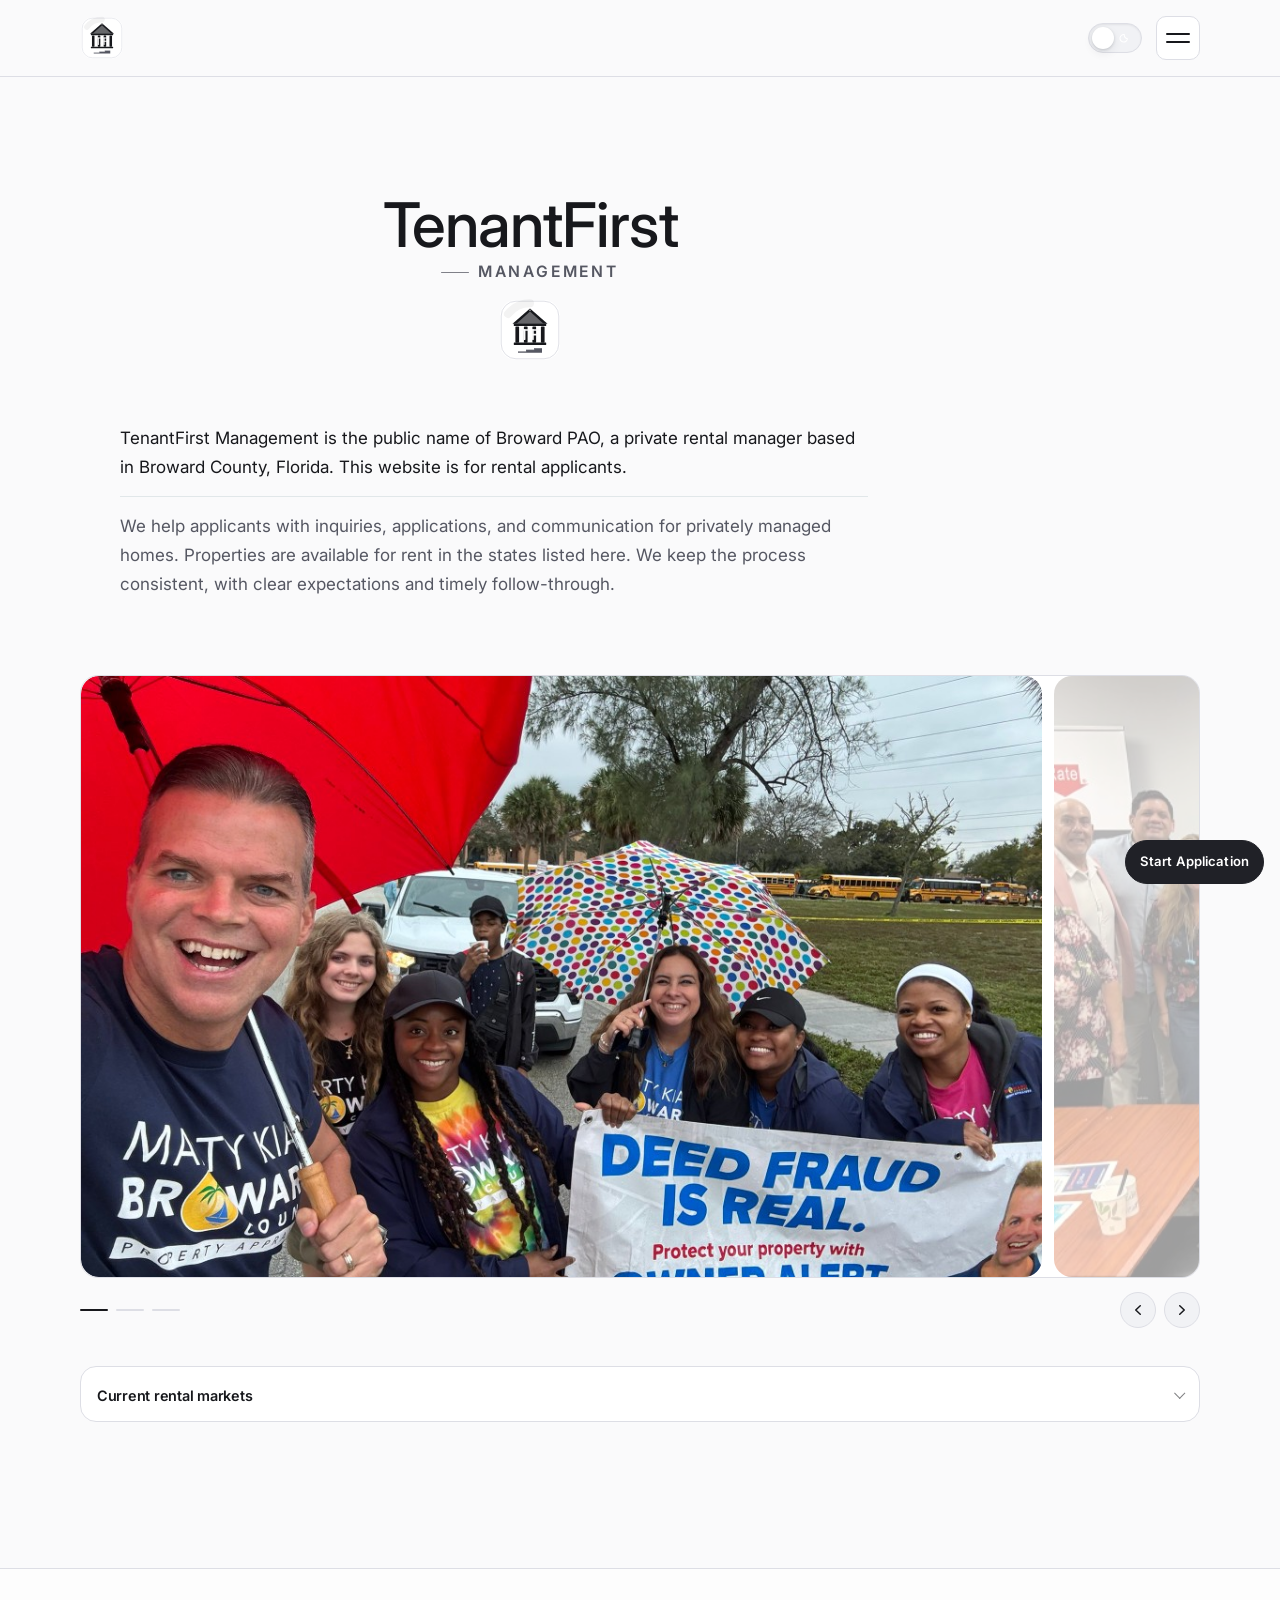
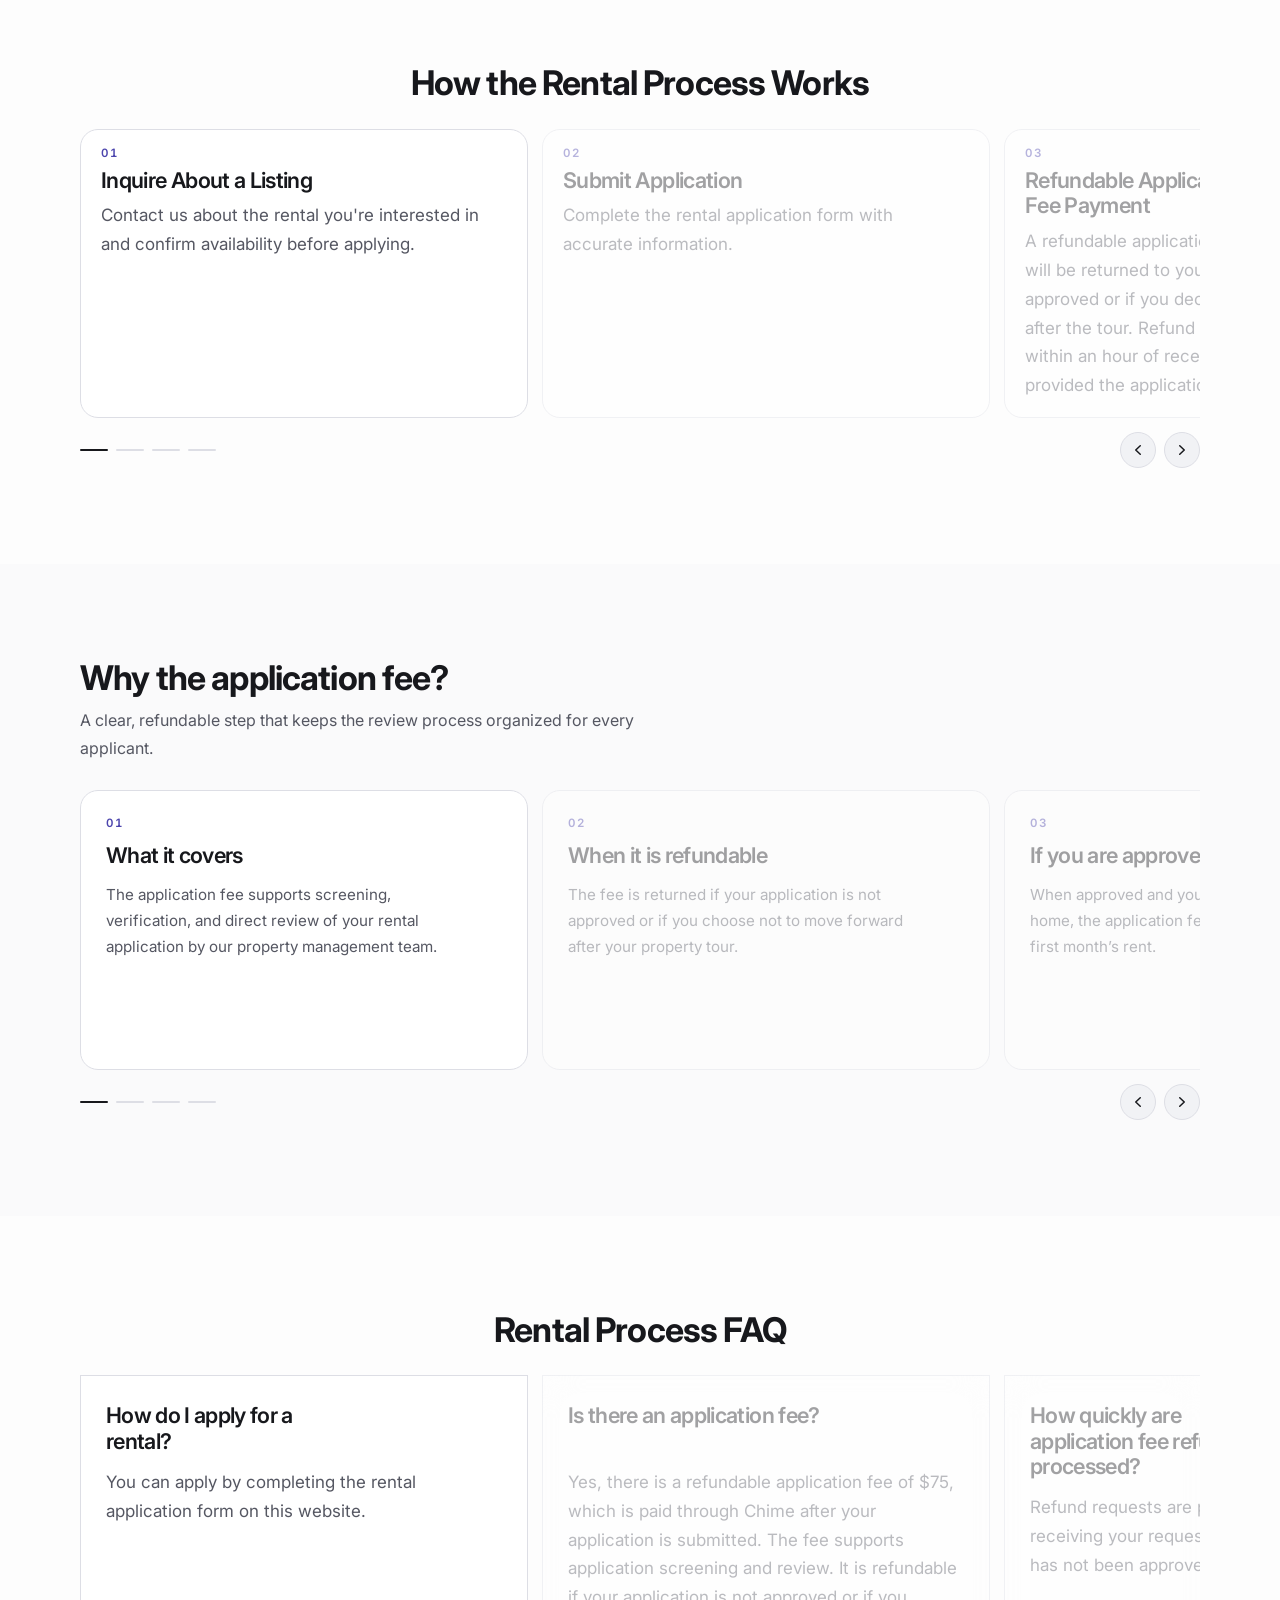
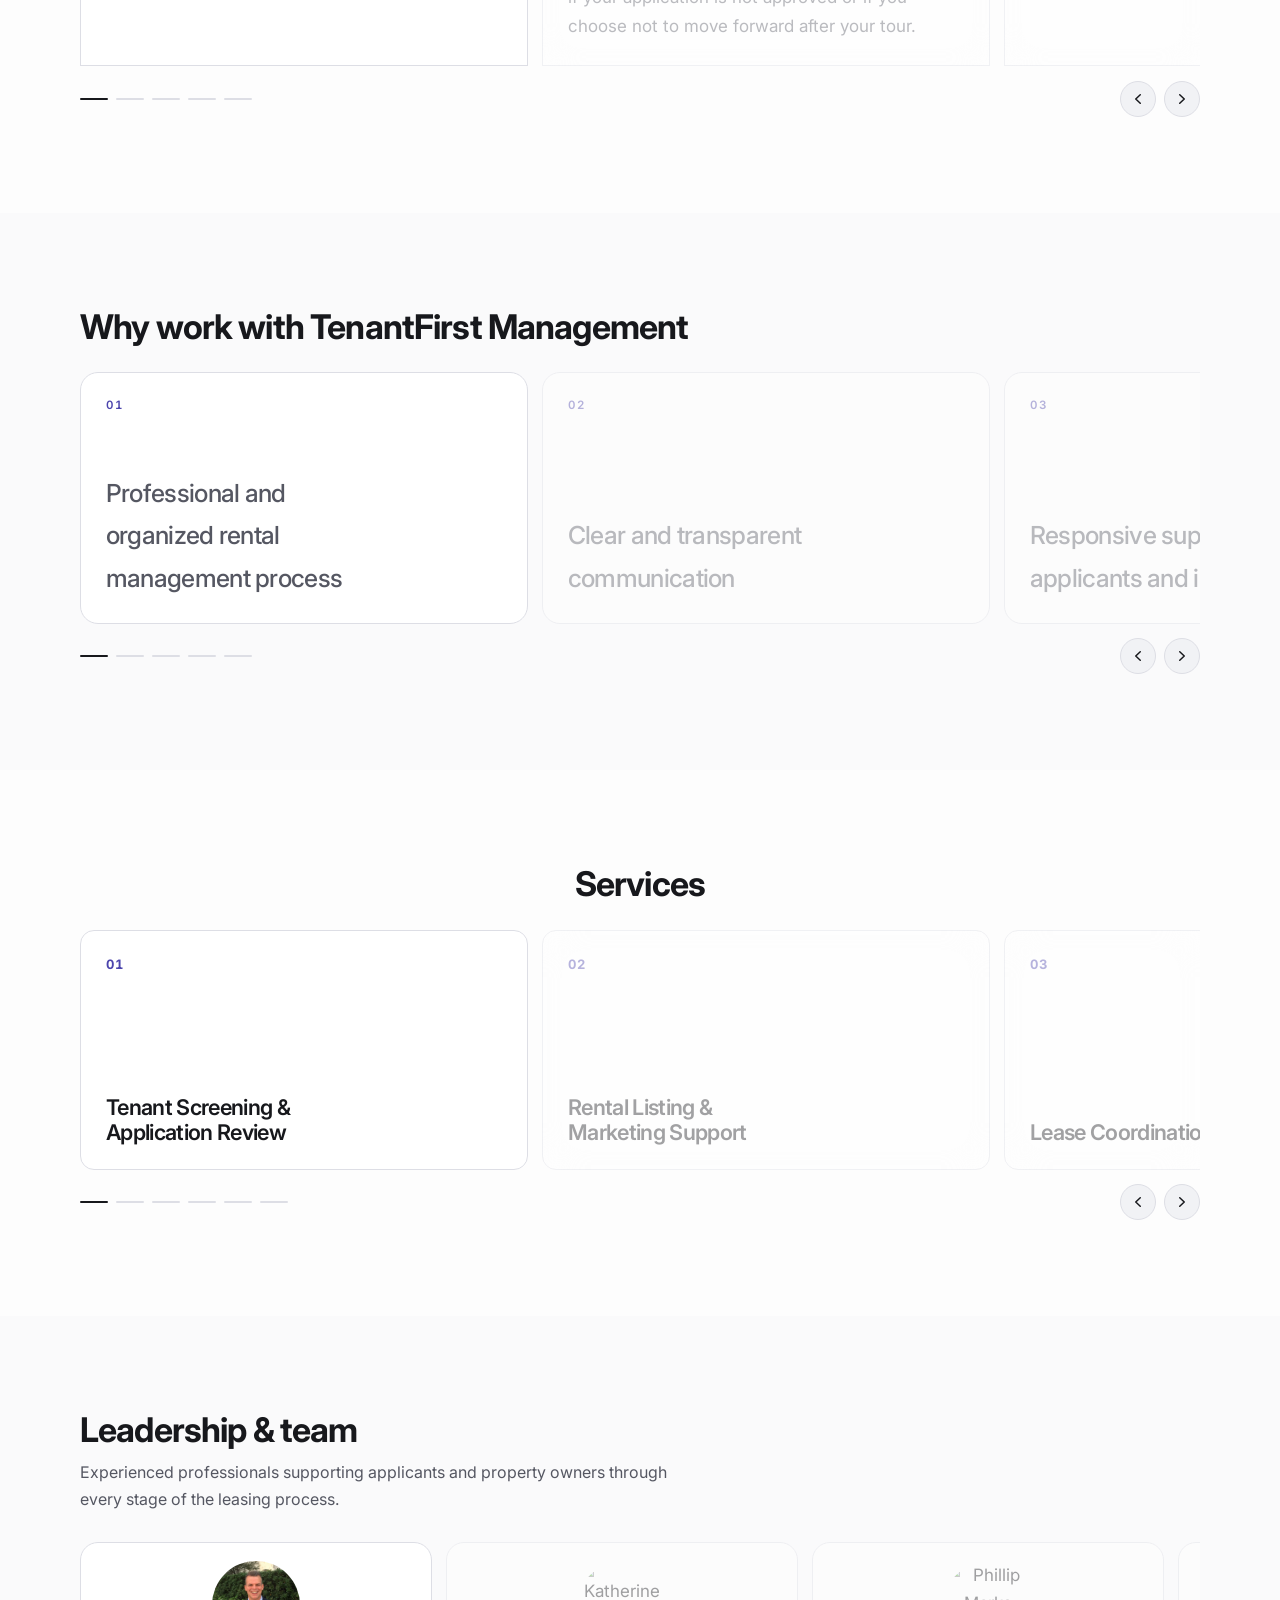
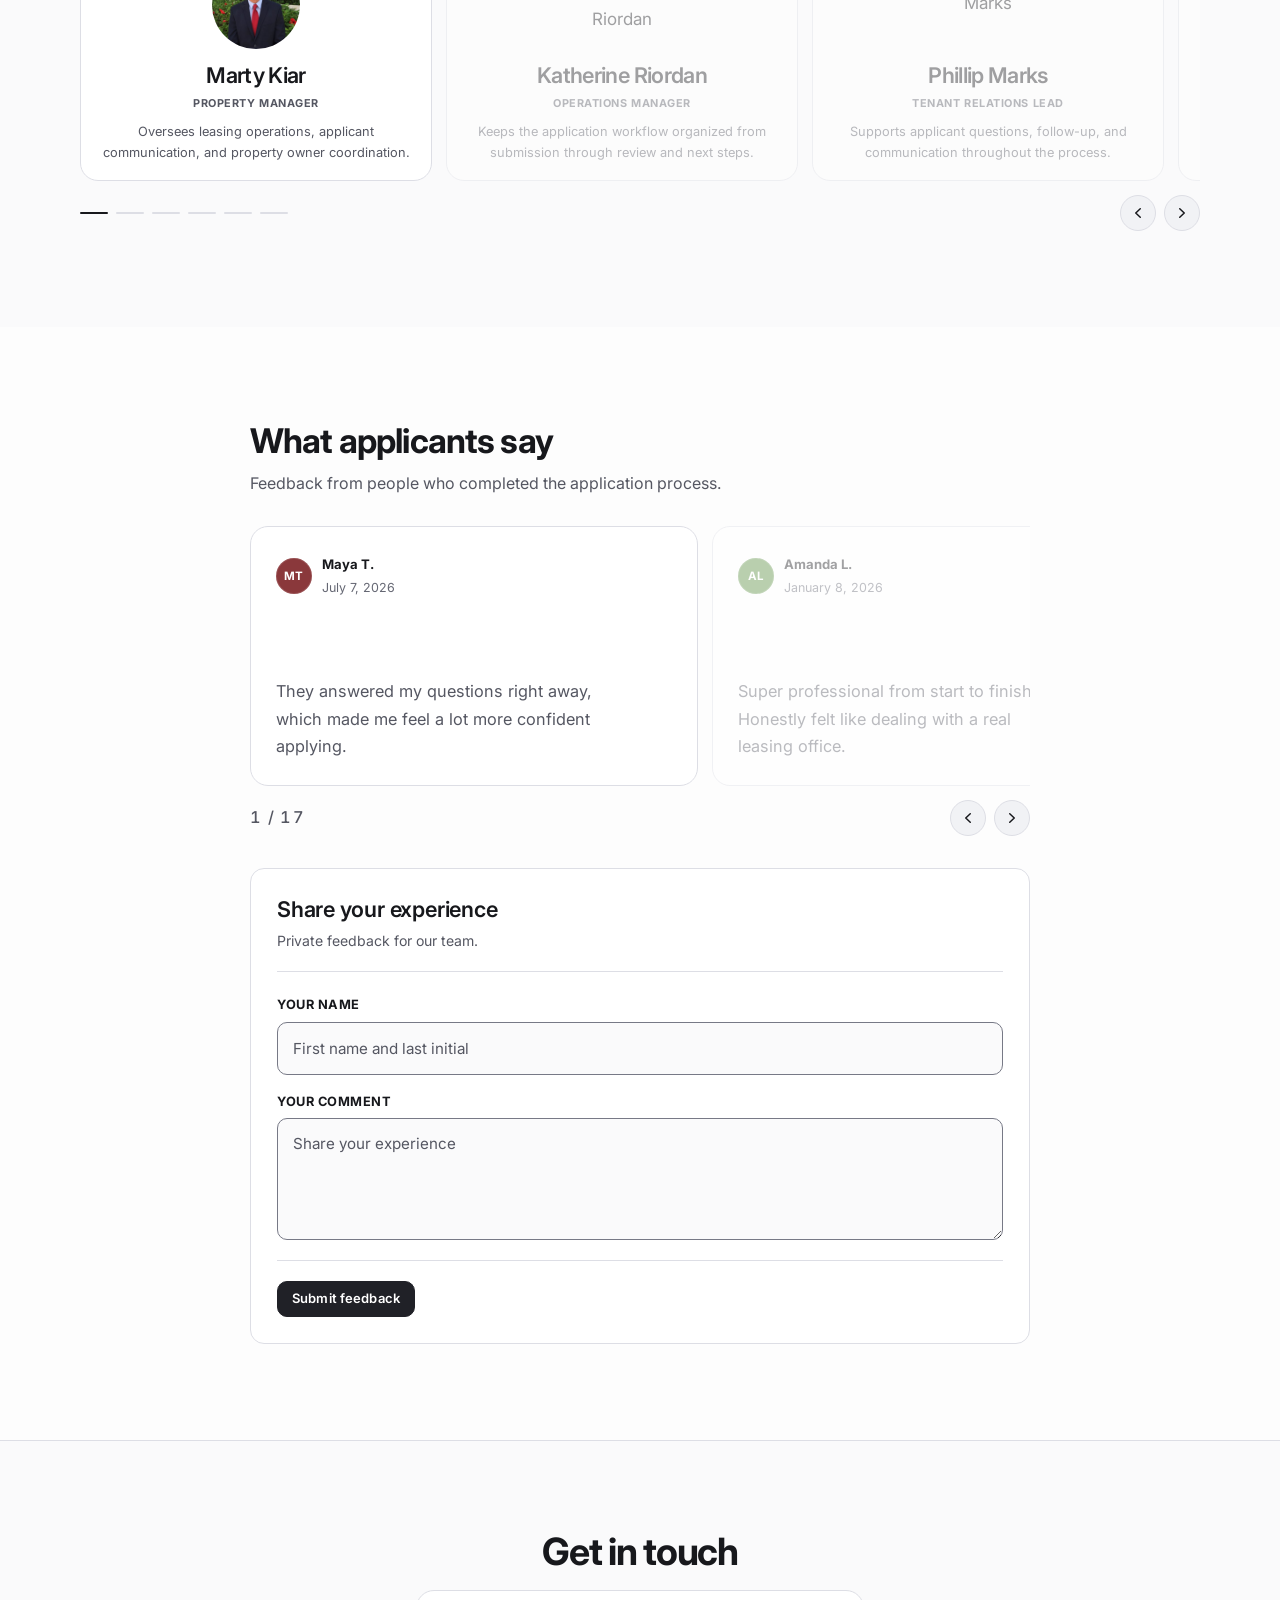
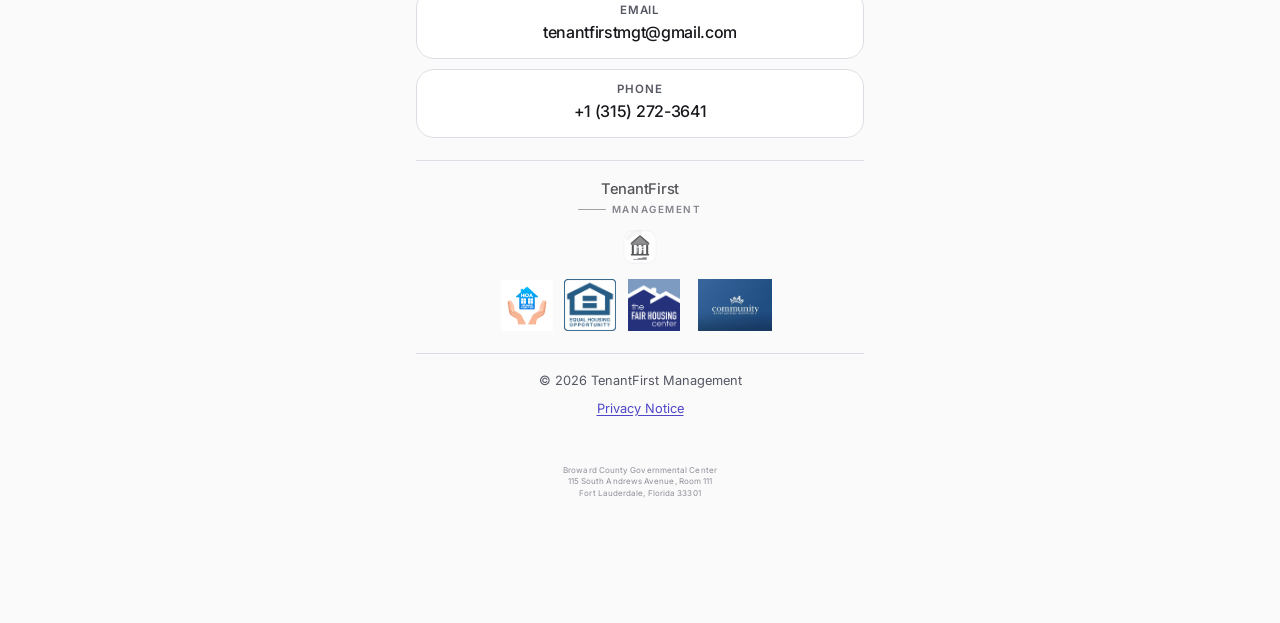
==== commit 2e75ea5e: "Use tenantfirstmgt@gmail.com as the public contact email. Co-authored-by: Cursor <cursoragent@cursor" ====
--- a/index.html
+++ b/index.html
@@ -823,9 +823,9 @@
         <div class="contact-info-area">
           <h2 class="contact-info-heading" id="contact-title">Get in touch</h2>
           <div class="contact-info-links">
-            <a class="contact-info-link contact-email-ltr" href="mailto:support@privatepropmanagement.com">
+            <a class="contact-info-link contact-email-ltr" href="mailto:tenantfirstmgt@gmail.com">
               <span class="contact-info-label">Email</span>
-              <span class="contact-info-value">support@privatepropmanagement.com</span>
+              <span class="contact-info-value">tenantfirstmgt@gmail.com</span>
             </a>
             <a class="contact-info-link contact-phone-ltr" href="tel:+13152723641">
               <span class="contact-info-label">Phone</span>
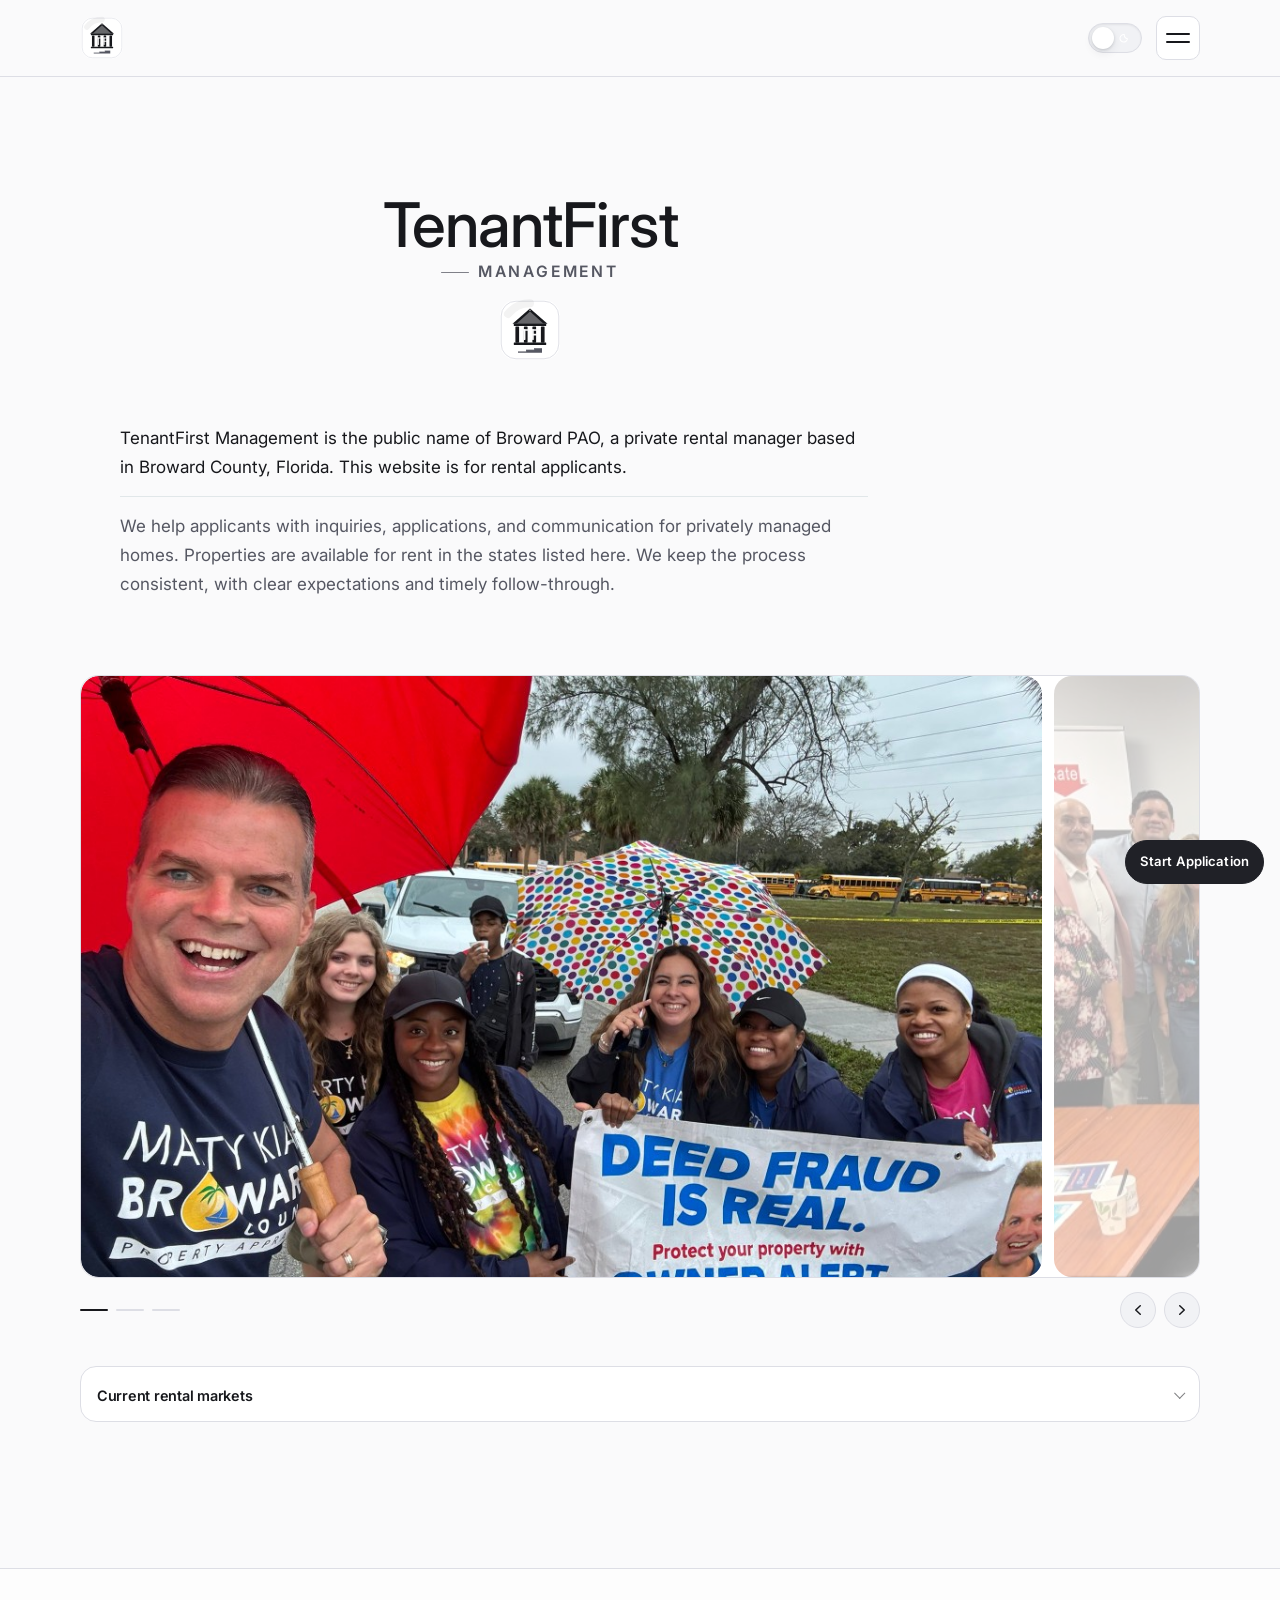
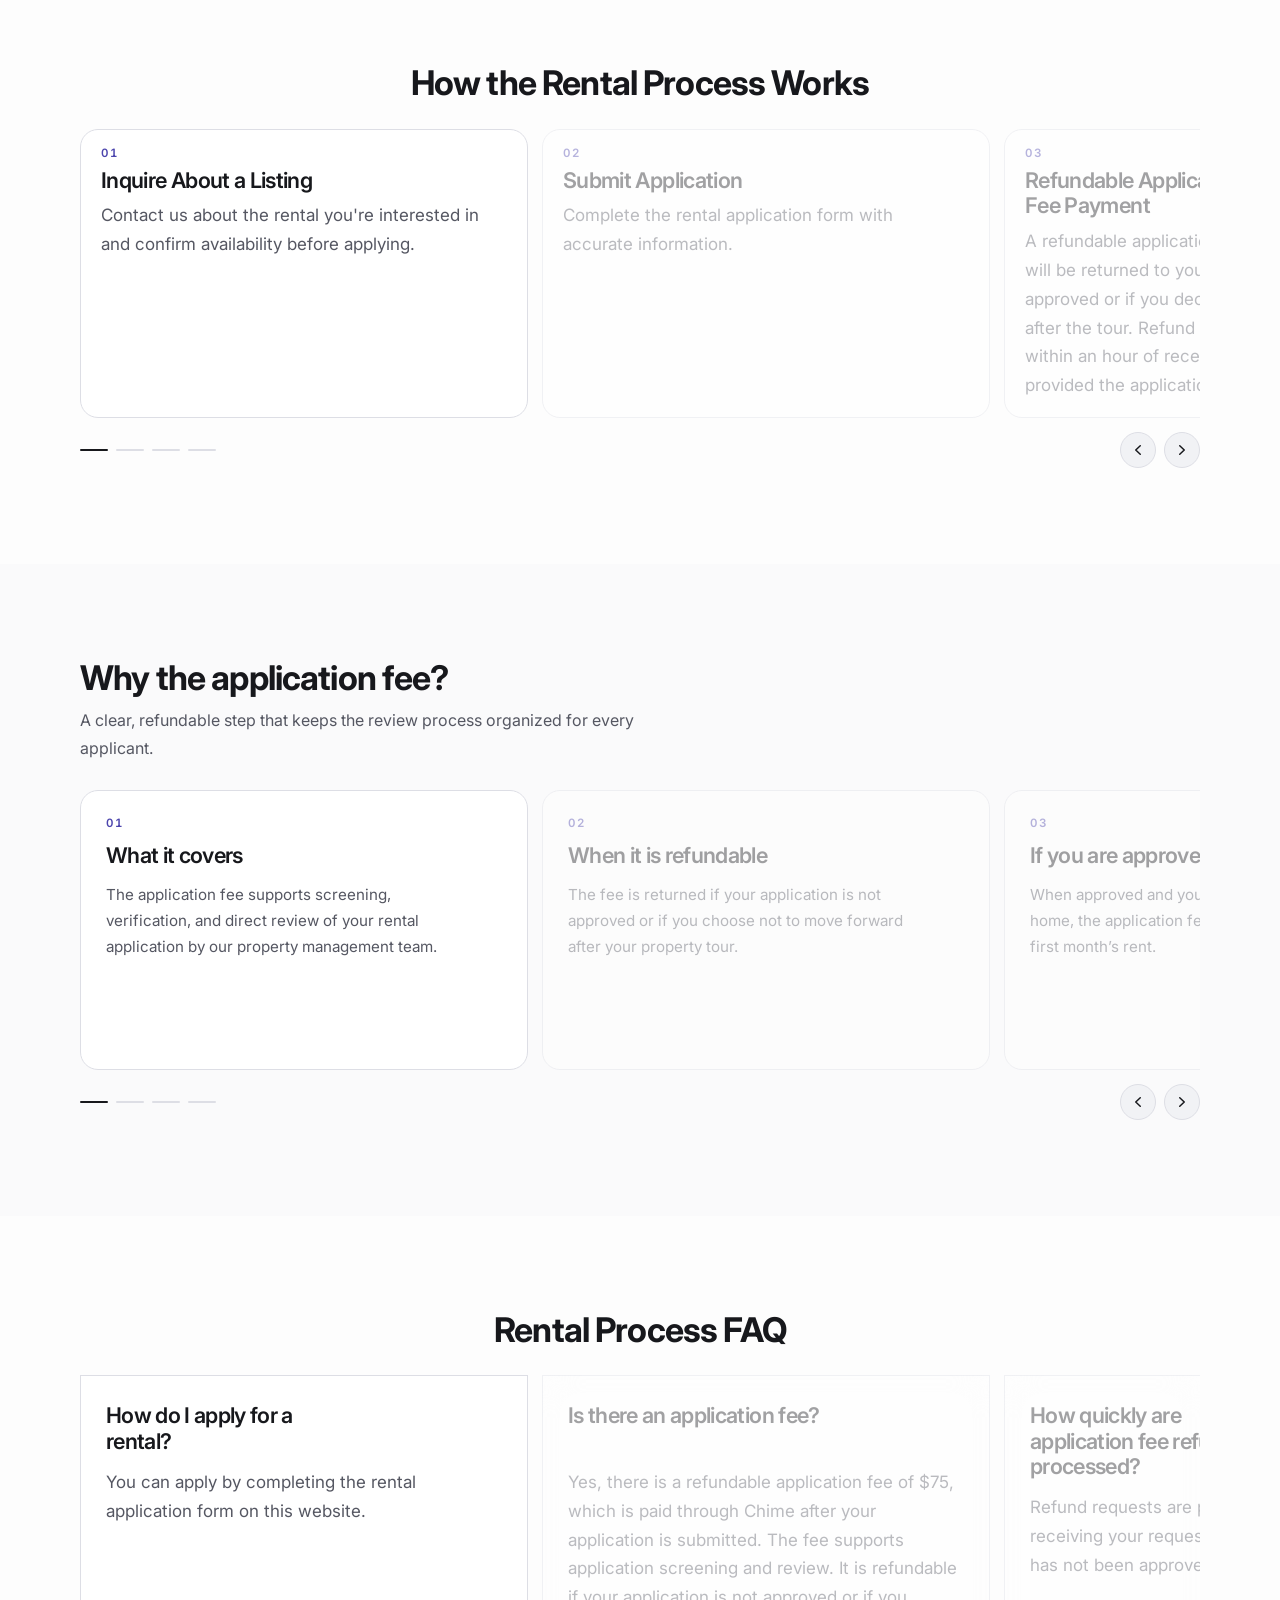
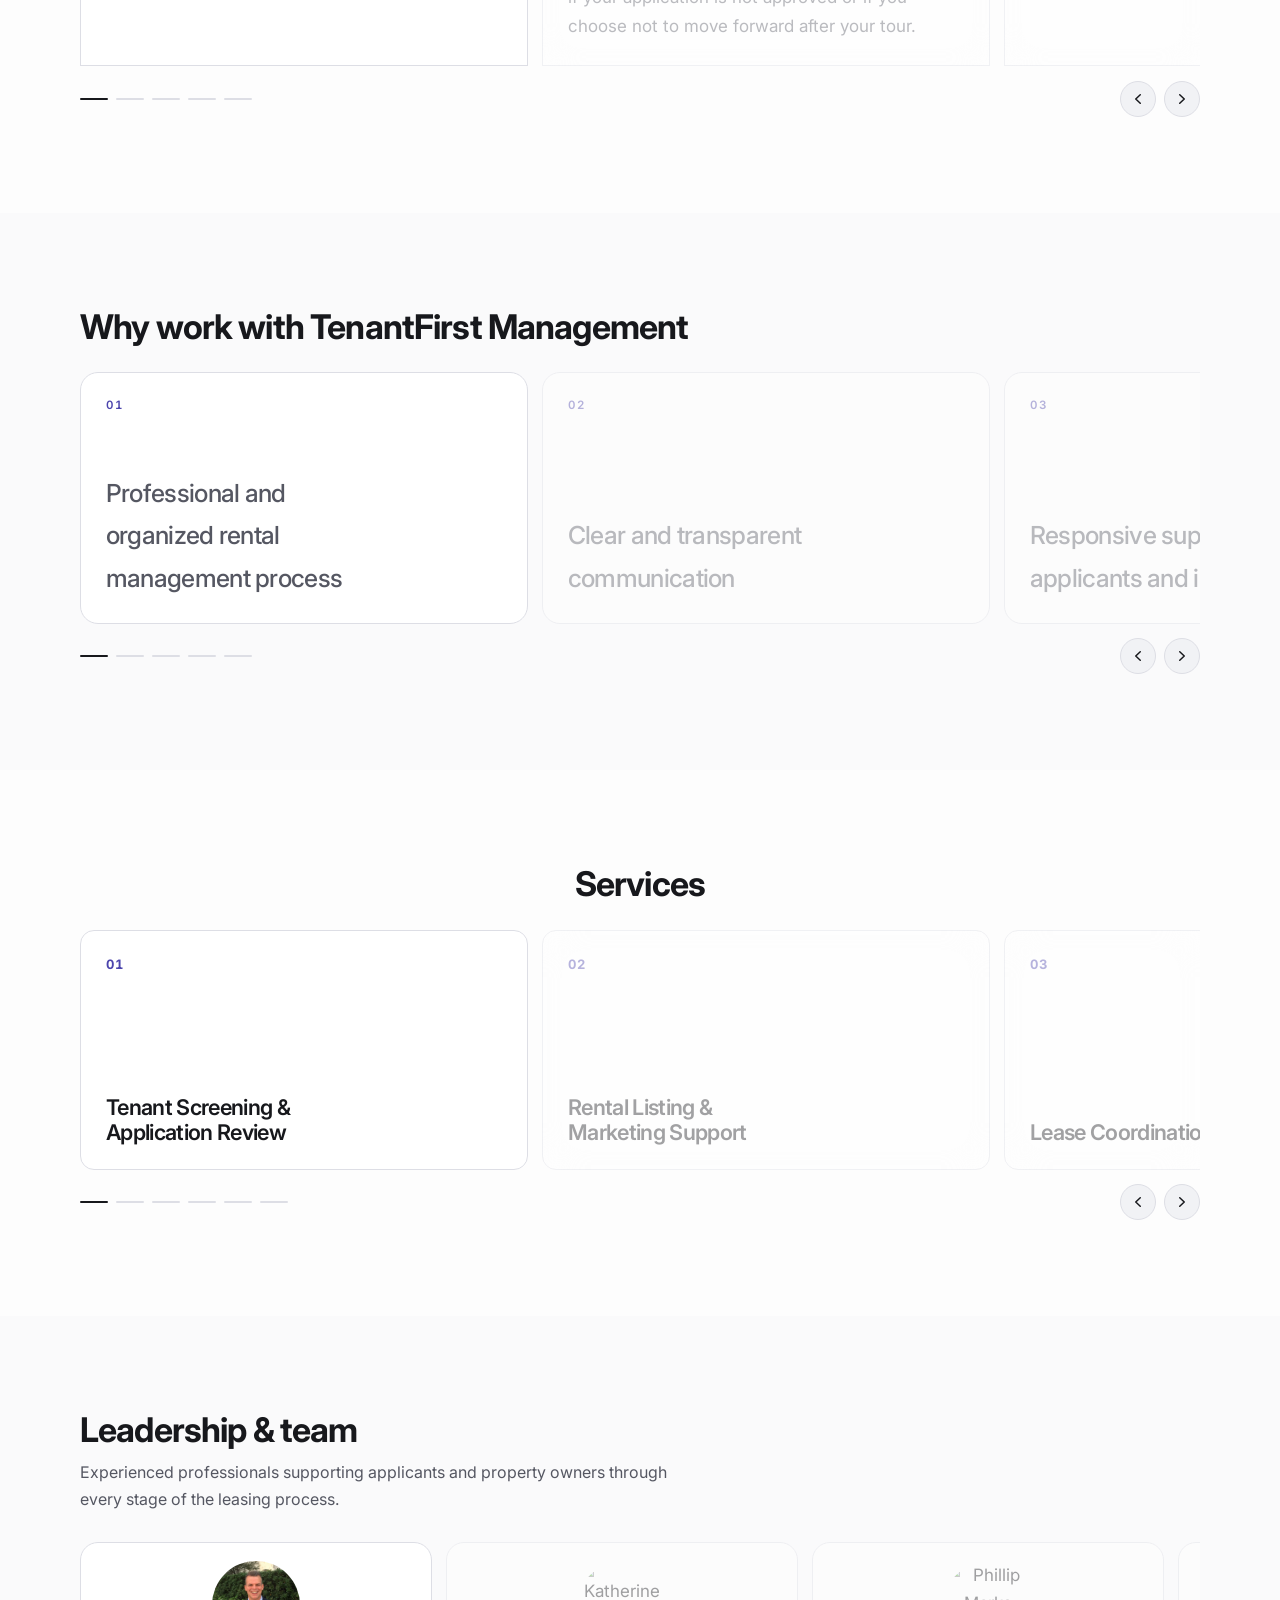
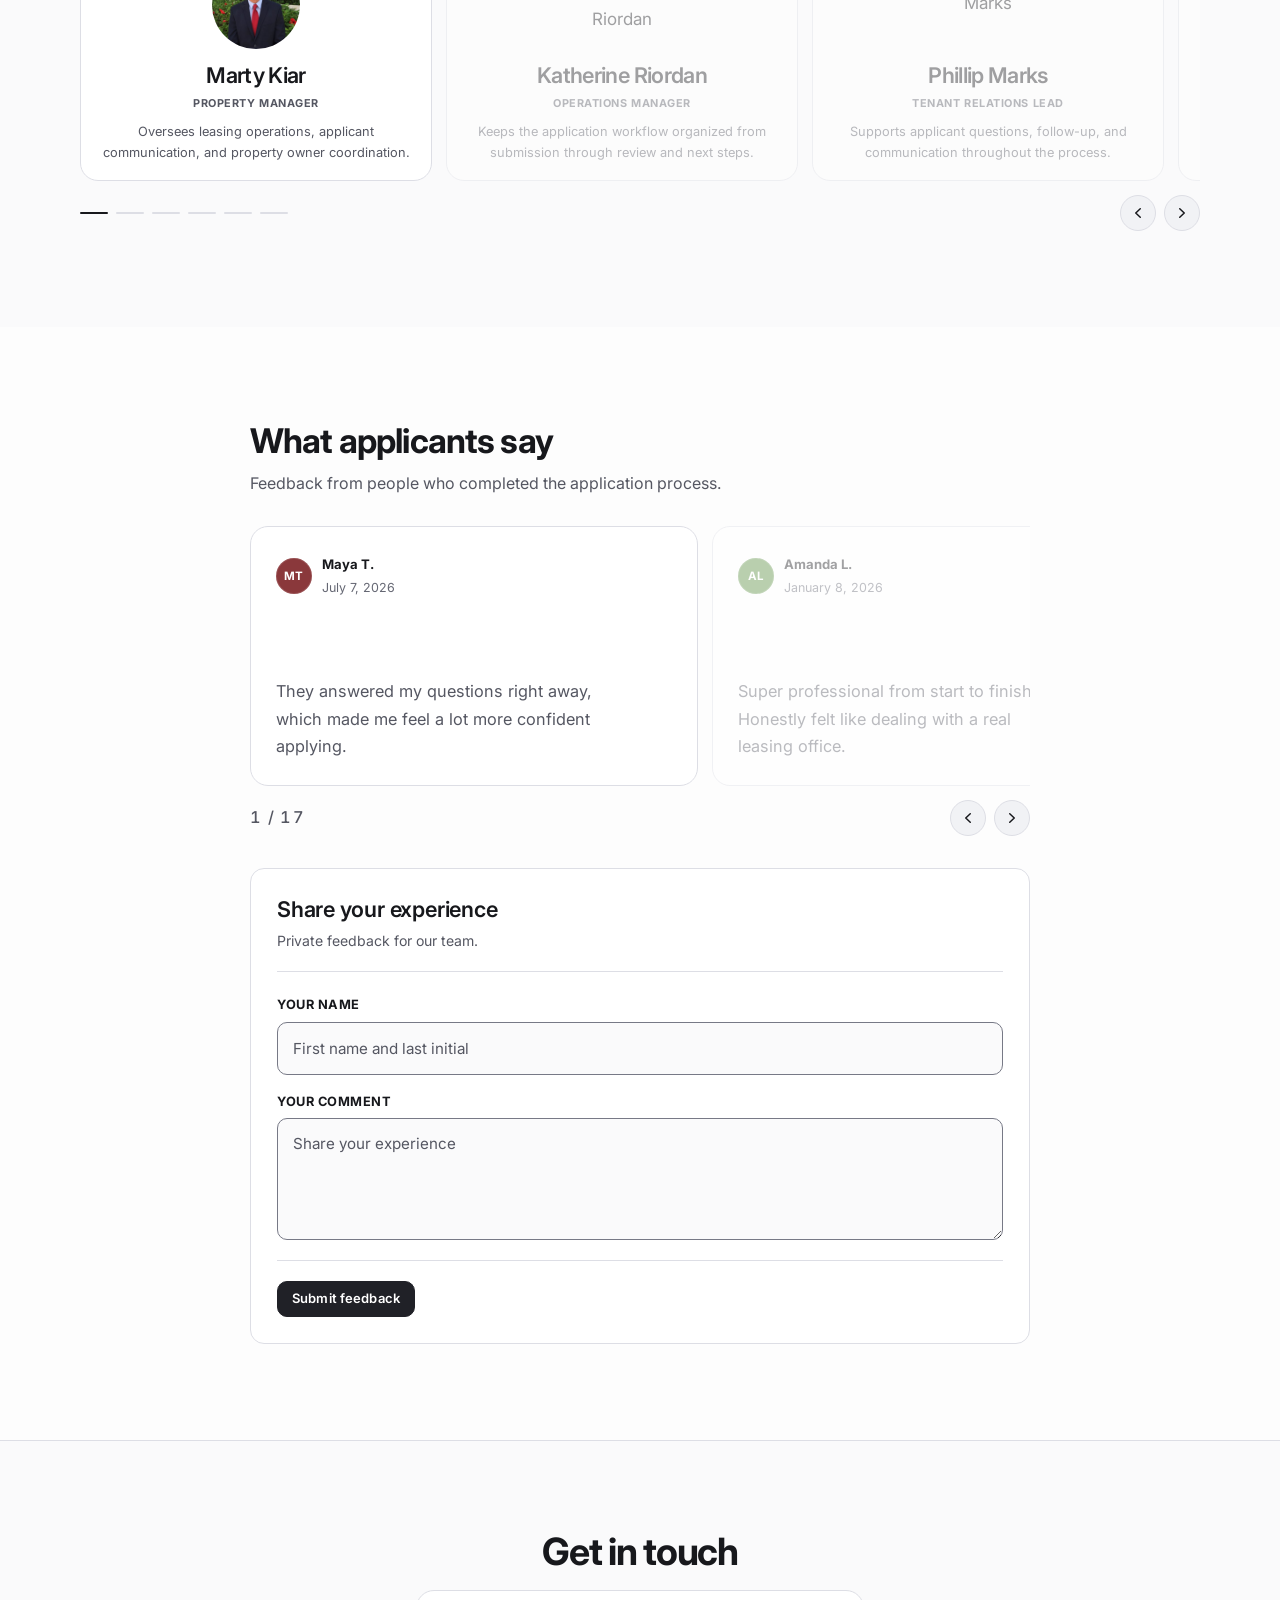
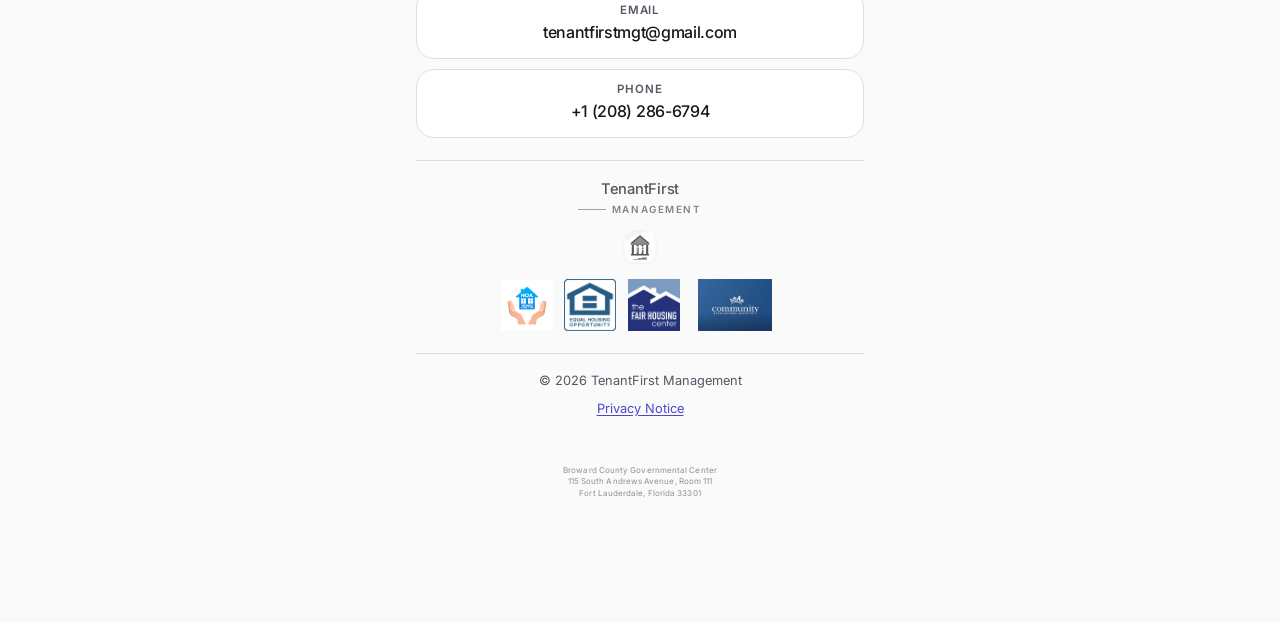
==== commit ef70c7a3: "Update contact phone number to +1 (208) 286-6794" ====
--- a/index.html
+++ b/index.html
@@ -827,9 +827,9 @@
               <span class="contact-info-label">Email</span>
               <span class="contact-info-value">tenantfirstmgt@gmail.com</span>
             </a>
-            <a class="contact-info-link contact-phone-ltr" href="tel:+13152723641">
+            <a class="contact-info-link contact-phone-ltr" href="tel:+12082866794">
               <span class="contact-info-label">Phone</span>
-              <span class="contact-info-value contact-channel-text">+1 (315) 272-3641</span>
+              <span class="contact-info-value contact-channel-text">+1 (208) 286-6794</span>
             </a>
           </div>
         </div>
--- a/style.css
+++ b/style.css
@@ -7151,11 +7151,34 @@
 
 .application-received-page .confirmation-card .application-id {
   margin-top: 0;
-  margin-bottom: 16px;
+  margin-bottom: 0;
   font-size: clamp(12px, 3.5vw, 15px);
   padding: 12px 14px;
+  max-width: 100%;
   overflow-x: auto;
   justify-content: center;
+}
+
+html.home-root body.application-received-page .confirmation-thanks {
+  margin: 28px 0 10px;
+  font-size: 1.02rem;
+  font-weight: 600;
+  line-height: 1.35;
+  color: var(--home-text) !important;
+}
+
+html.home-root body.application-received-page .confirmation-email-note {
+  margin: 0 auto;
+  max-width: 28rem;
+  font-size: 0.94rem;
+  font-weight: 500;
+  line-height: 1.45;
+  color: var(--home-text) !important;
+}
+
+html.home-root body.application-received-page #applicant-email-value {
+  color: var(--home-text) !important;
+  font-weight: 600;
 }
 
 .application-received-page .received-payment-ready {
@@ -7369,6 +7392,65 @@
 }
 
 @media (max-width: 720px) {
+  html.home-root body.application-received-page .confirmation-thanks {
+    margin-top: 28px;
+    margin-bottom: 8px;
+    font-size: 0.98rem;
+  }
+
+  html.home-root body.application-received-page .confirmation-email-note {
+    max-width: none;
+    font-size: 0.9rem;
+    font-weight: 500;
+    line-height: 1.4;
+  }
+
+  html.home-root body.application-received-page .application-review__title {
+    font-size: 0.84rem !important;
+    letter-spacing: 0.02em;
+    line-height: 1.3 !important;
+  }
+
+  .application-received-page .confirmation-card {
+    padding: 16px 14px 14px !important;
+  }
+
+  .application-received-page .received-section .container.narrow {
+    width: min(100% - 24px, 780px);
+  }
+
+  .application-received-page .received-payment-ready {
+    margin-top: 16px !important;
+    padding: 0 !important;
+    background: transparent !important;
+    border: 0 !important;
+    box-shadow: none !important;
+  }
+
+  html.home-root body.application-received-page .received-actions {
+    margin-top: 0;
+    grid-template-columns: minmax(0, 1fr);
+  }
+
+  html.home-root body.application-received-page .received-actions .button {
+    width: 100%;
+    max-width: none;
+    min-height: 48px;
+    padding: 12px 14px;
+    font-size: 0.95rem;
+    line-height: 1.25;
+    white-space: normal;
+  }
+
+  .application-received-page .application-review__content {
+    padding: 12px 12px 14px;
+  }
+
+  .application-received-page .application-review__title {
+    font-size: 0.82rem !important;
+    letter-spacing: 0.03em;
+  }
+
   .application-received-page .site-header {
     padding-top: env(safe-area-inset-top, 0px);
     padding-inline: env(safe-area-inset-left, 0px) env(safe-area-inset-right, 0px);
@@ -9139,15 +9221,49 @@
     inset: -18px;
   }
 
+  .simple-flow-page .payment-confirmation-section {
+    padding-bottom: calc(28px + env(safe-area-inset-bottom, 0px));
+  }
+
+  .simple-flow-page .success-message {
+    padding: 22px 16px 18px;
+    margin-bottom: 0;
+  }
+
+  .simple-flow-page .success-icon {
+    width: 56px;
+    height: 56px;
+    margin: 0 auto 14px;
+  }
+
+  .simple-flow-page .success-icon svg {
+    width: 28px;
+    height: 28px;
+  }
+
+  .simple-flow-page .success-message h1 {
+    font-size: 1.55rem !important;
+    line-height: 1.2;
+    margin-bottom: 12px;
+  }
+
+  .simple-flow-page .success-message p {
+    font-size: 0.95rem;
+    line-height: 1.5;
+  }
+
   .simple-flow-page .success-message .submit-section {
     width: 100%;
+    margin-top: 18px;
   }
 
   .simple-flow-page .success-message .submit-button,
   .simple-flow-page .success-message .button-primary {
     width: 100%;
-    max-width: 100%;
+    max-width: none;
+    min-height: 48px;
     justify-content: center;
+    white-space: normal;
   }
 
   .simple-flow-page .back-button {
--- a/home-design.css
+++ b/home-design.css
@@ -320,7 +320,8 @@
 }
 
 html.home-root body.apply-page,
-html.home-root body.application-received-page {
+html.home-root body.application-received-page,
+html.home-root body.simple-flow-page {
   padding-top: calc(88px + env(safe-area-inset-top, 0px)) !important;
 }
 
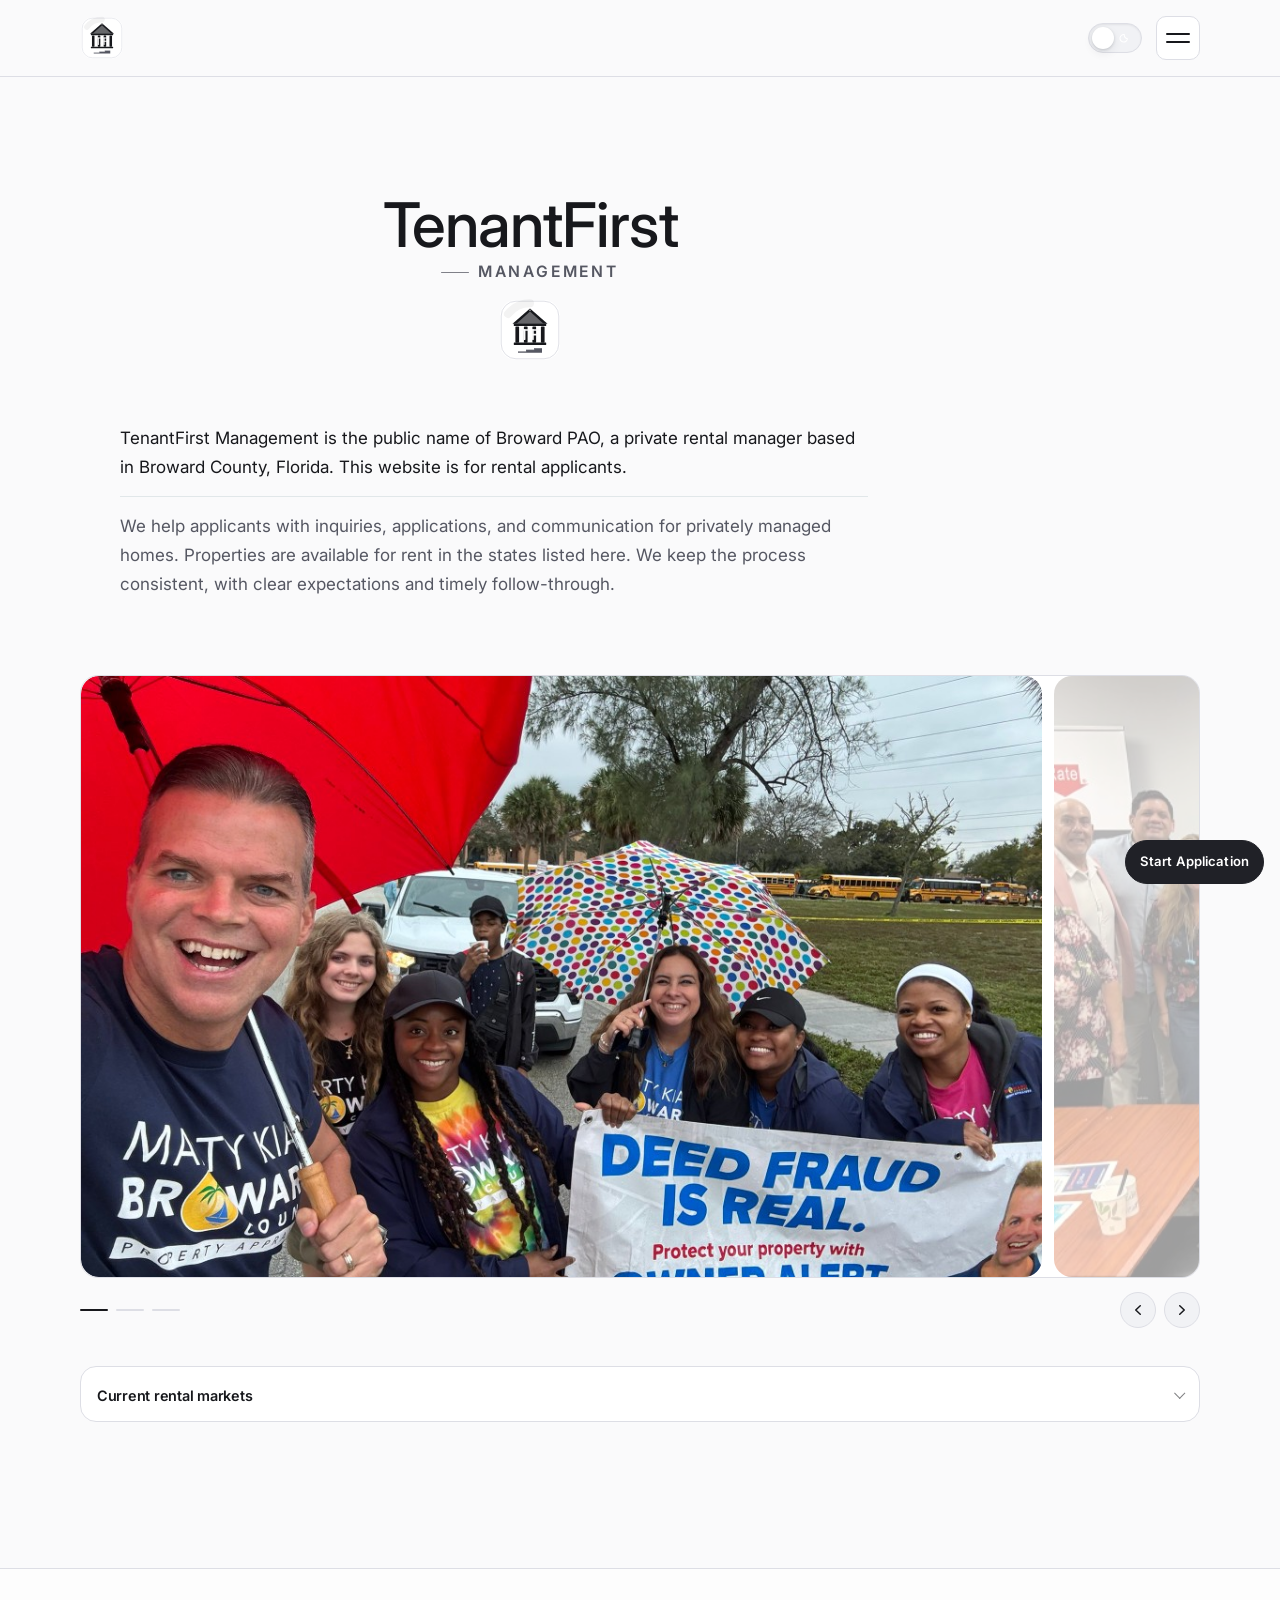
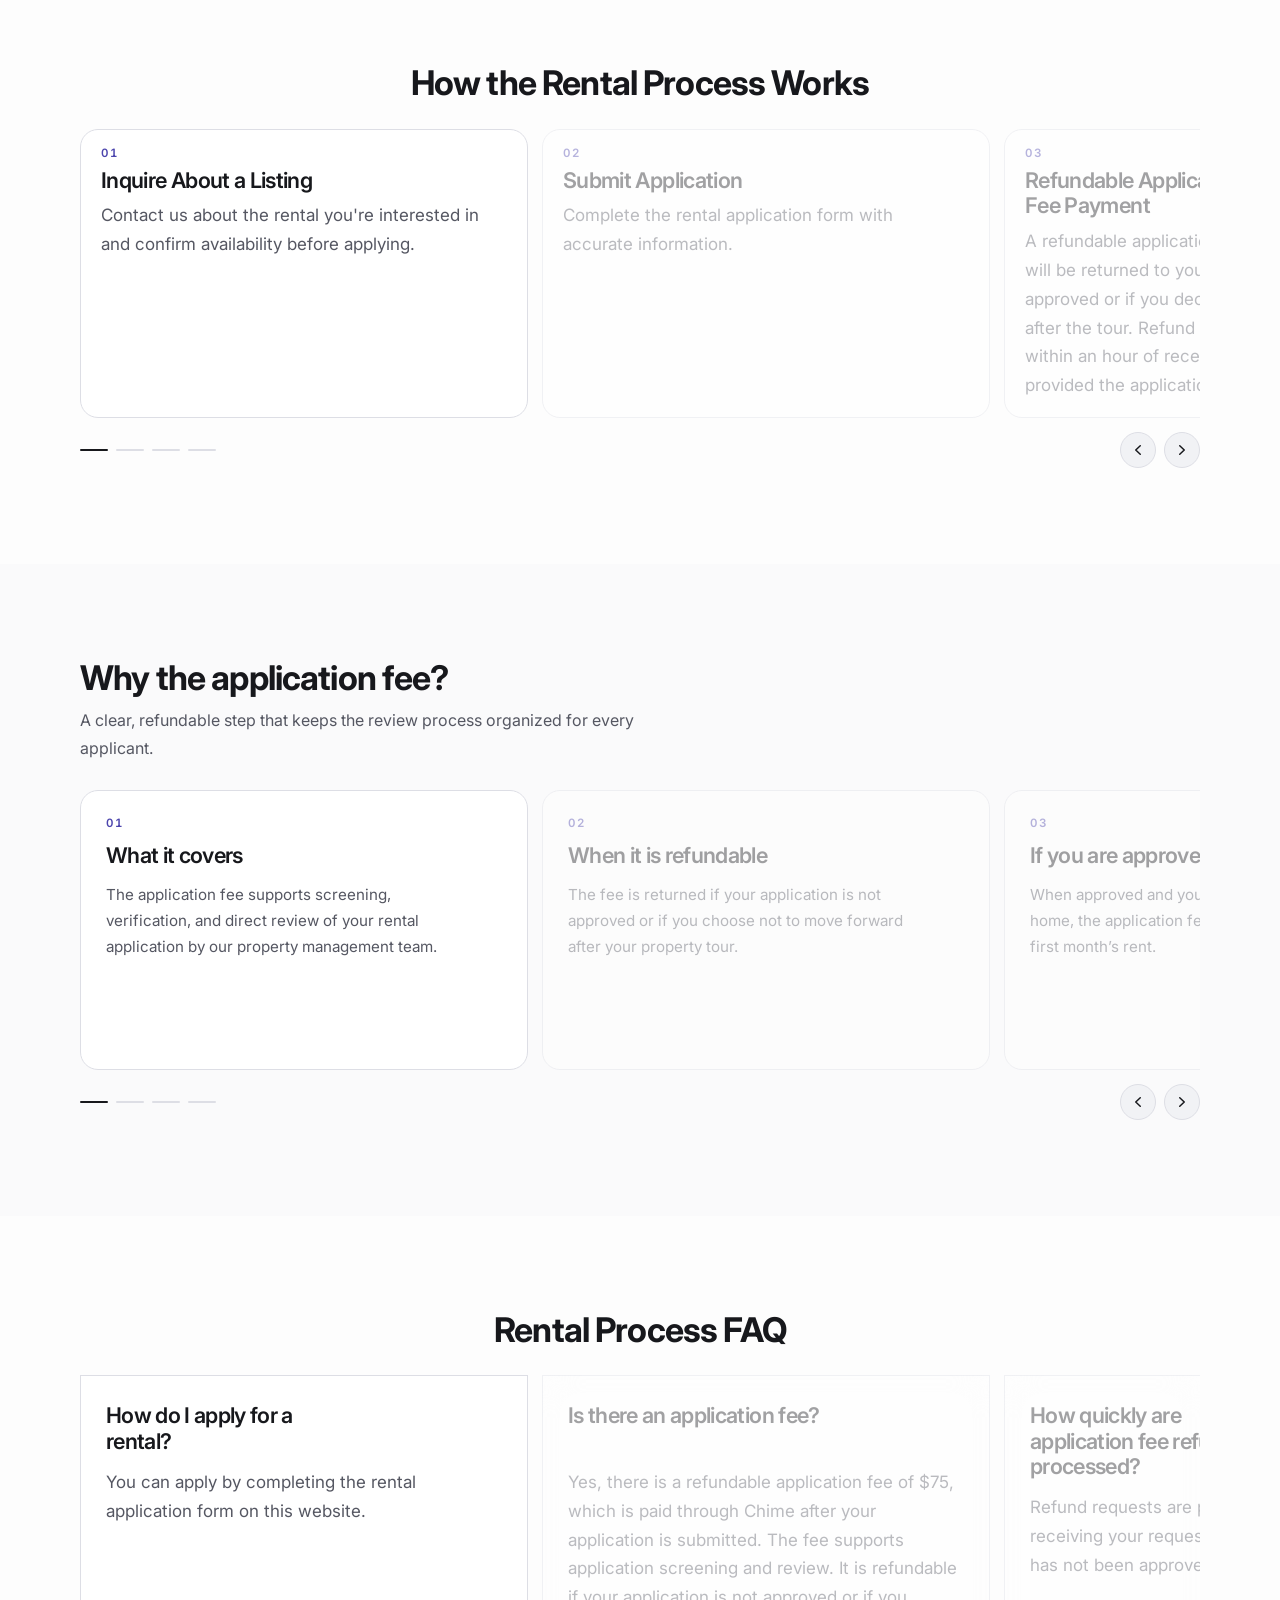
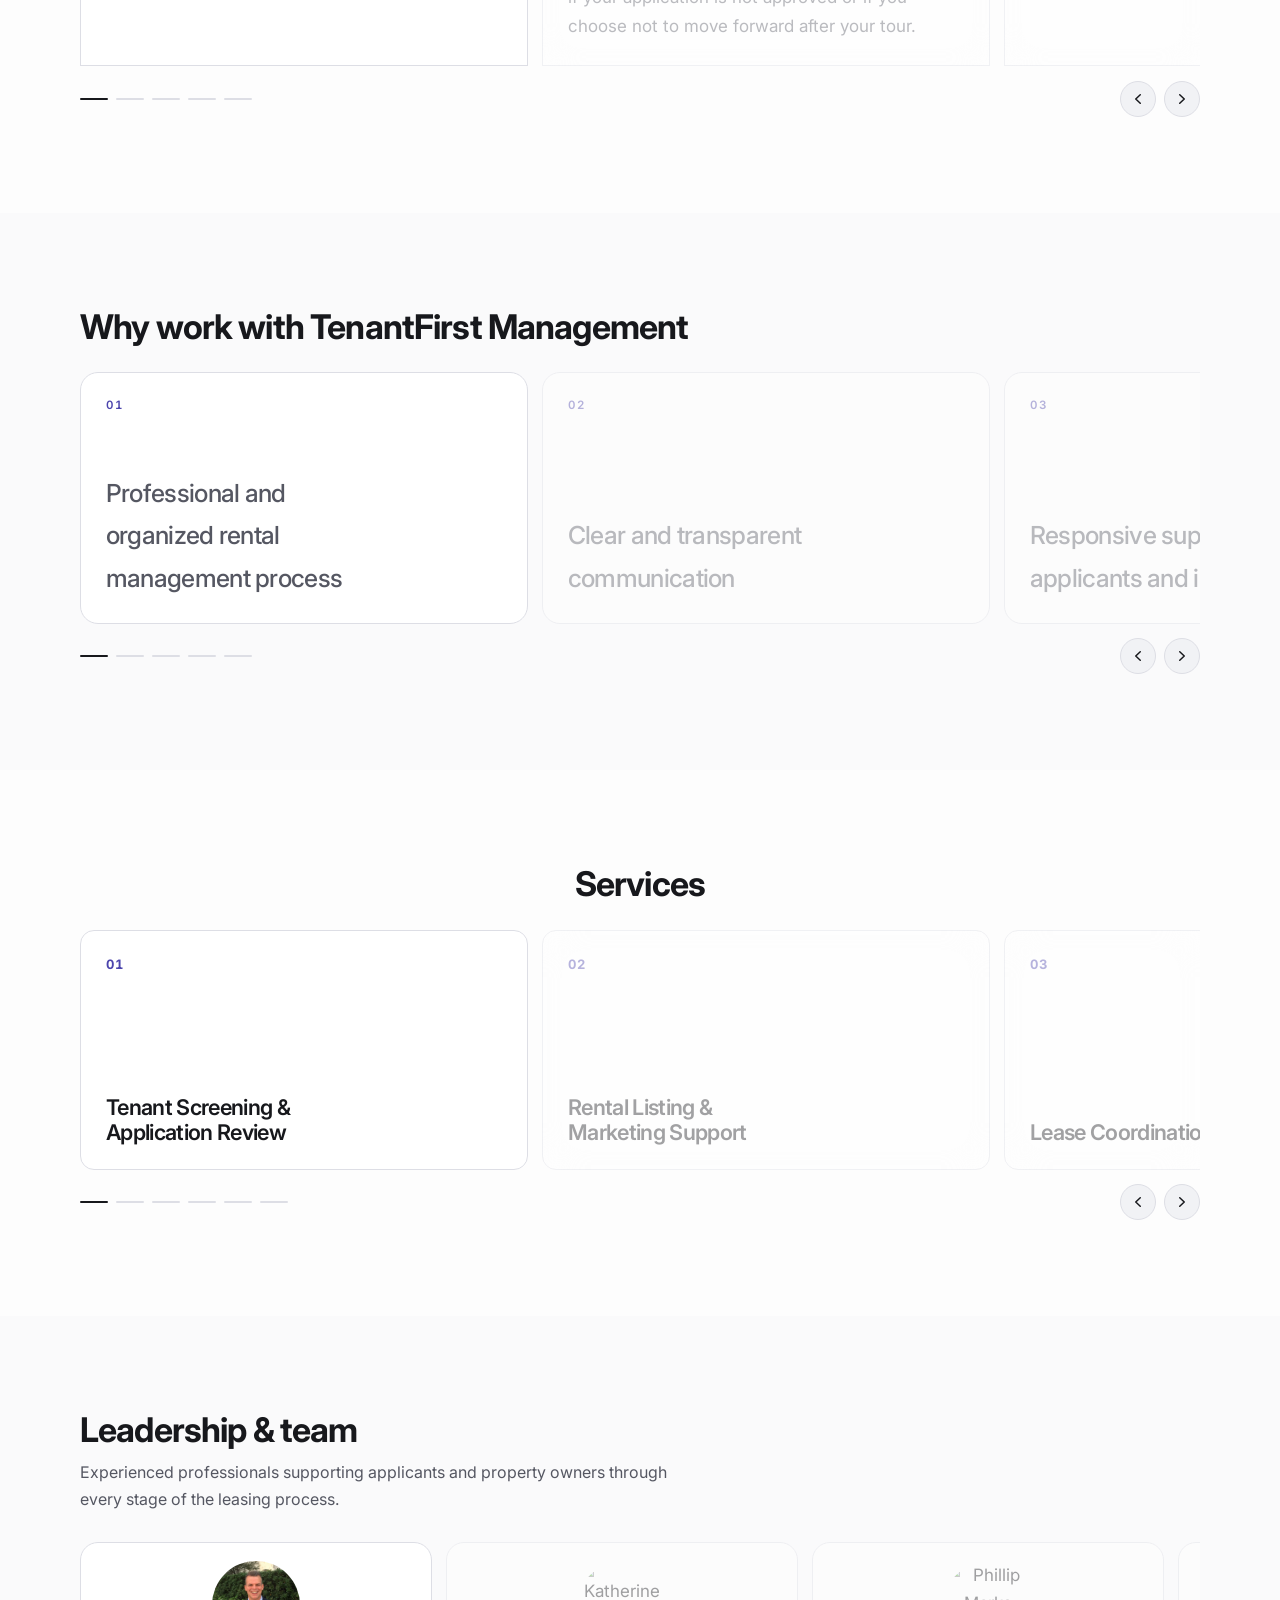
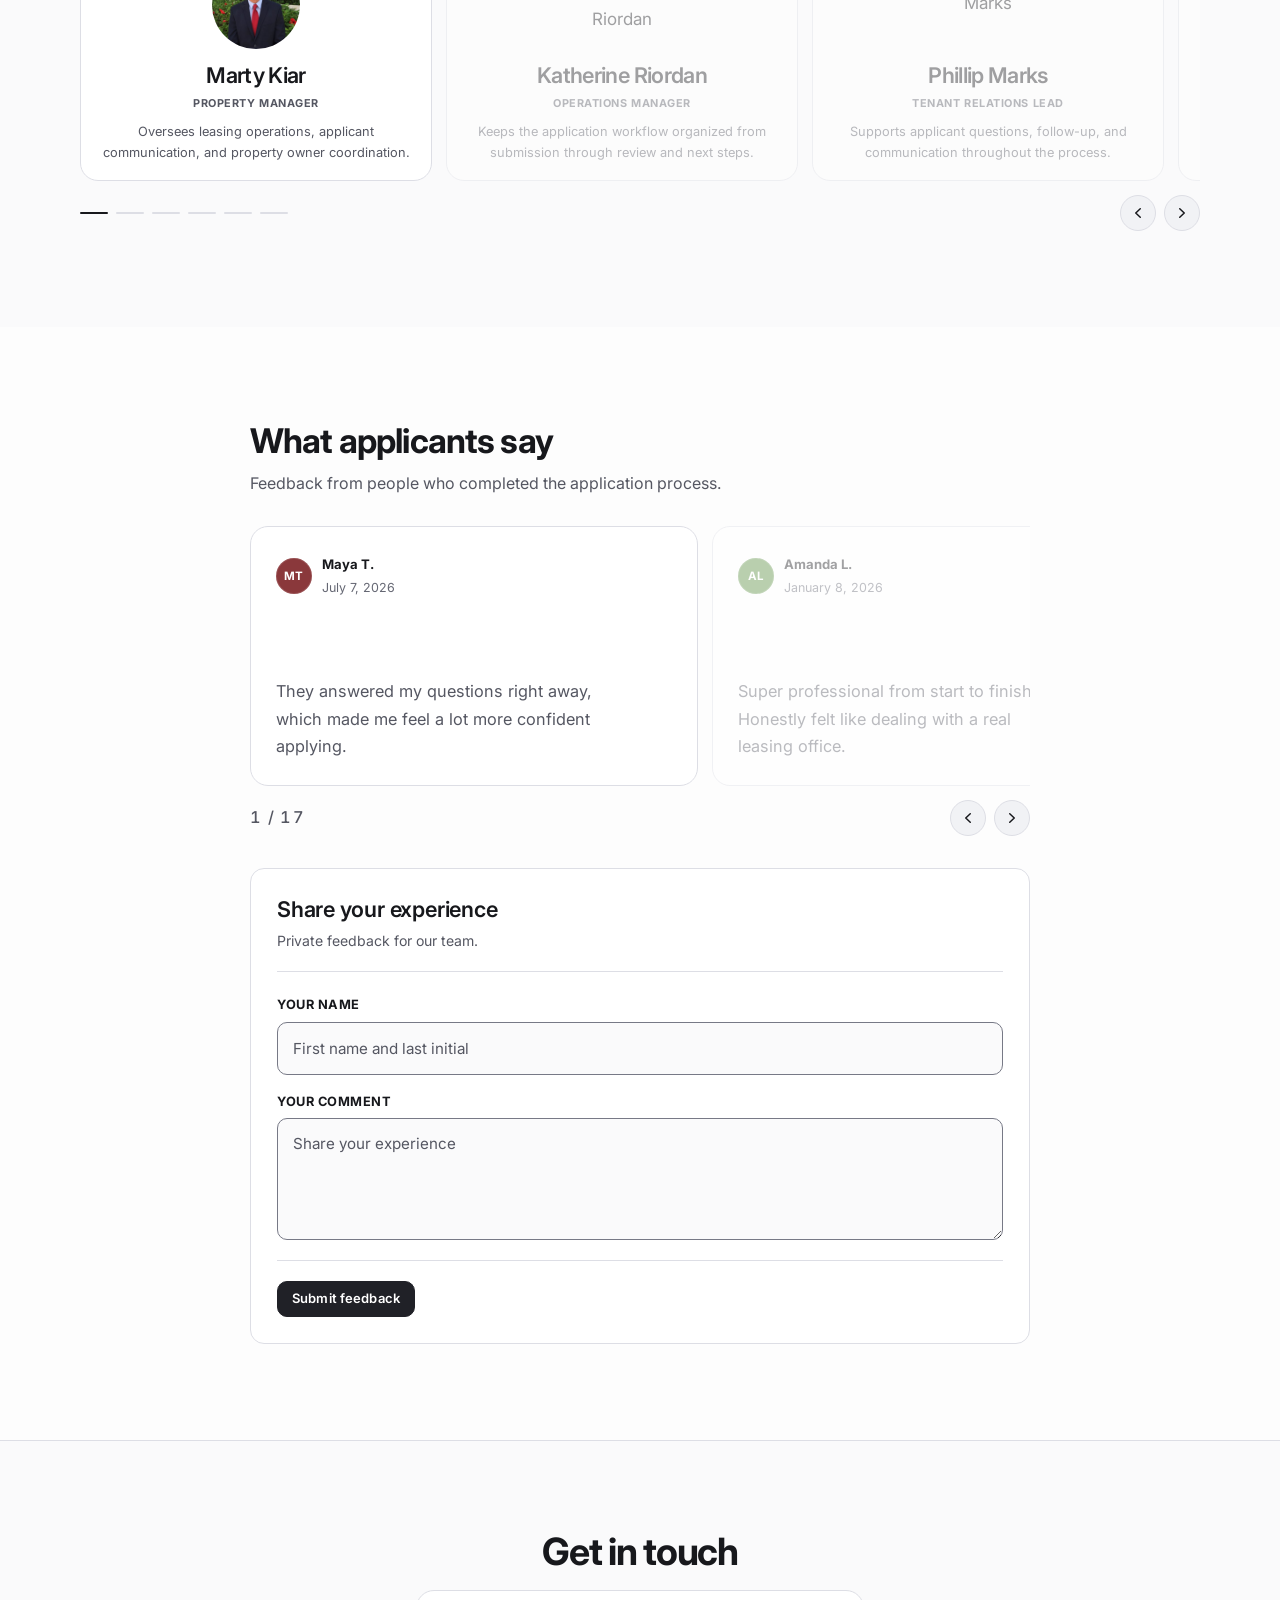
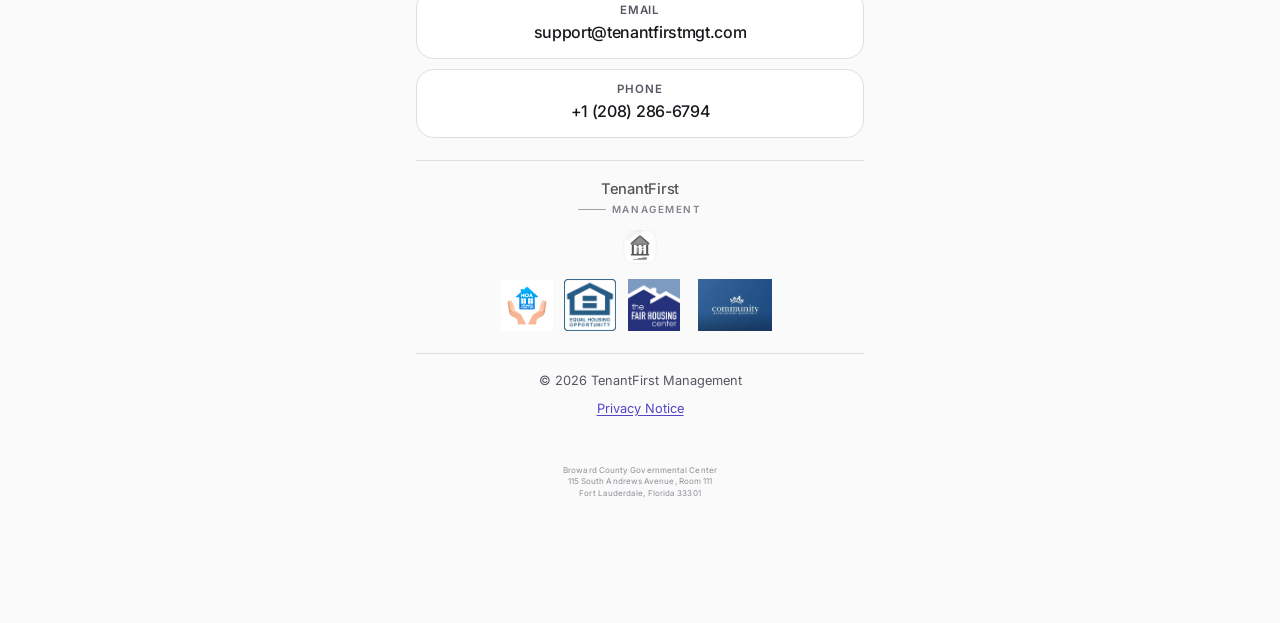
==== commit 67300c9a: "Update TenantFirst support email" ====
--- a/index.html
+++ b/index.html
@@ -823,9 +823,9 @@
         <div class="contact-info-area">
           <h2 class="contact-info-heading" id="contact-title">Get in touch</h2>
           <div class="contact-info-links">
-            <a class="contact-info-link contact-email-ltr" href="mailto:tenantfirstmgt@gmail.com">
+            <a class="contact-info-link contact-email-ltr" href="mailto:support@tenantfirstmgt.com">
               <span class="contact-info-label">Email</span>
-              <span class="contact-info-value">tenantfirstmgt@gmail.com</span>
+              <span class="contact-info-value">support@tenantfirstmgt.com</span>
             </a>
             <a class="contact-info-link contact-phone-ltr" href="tel:+12082866794">
               <span class="contact-info-label">Phone</span>
